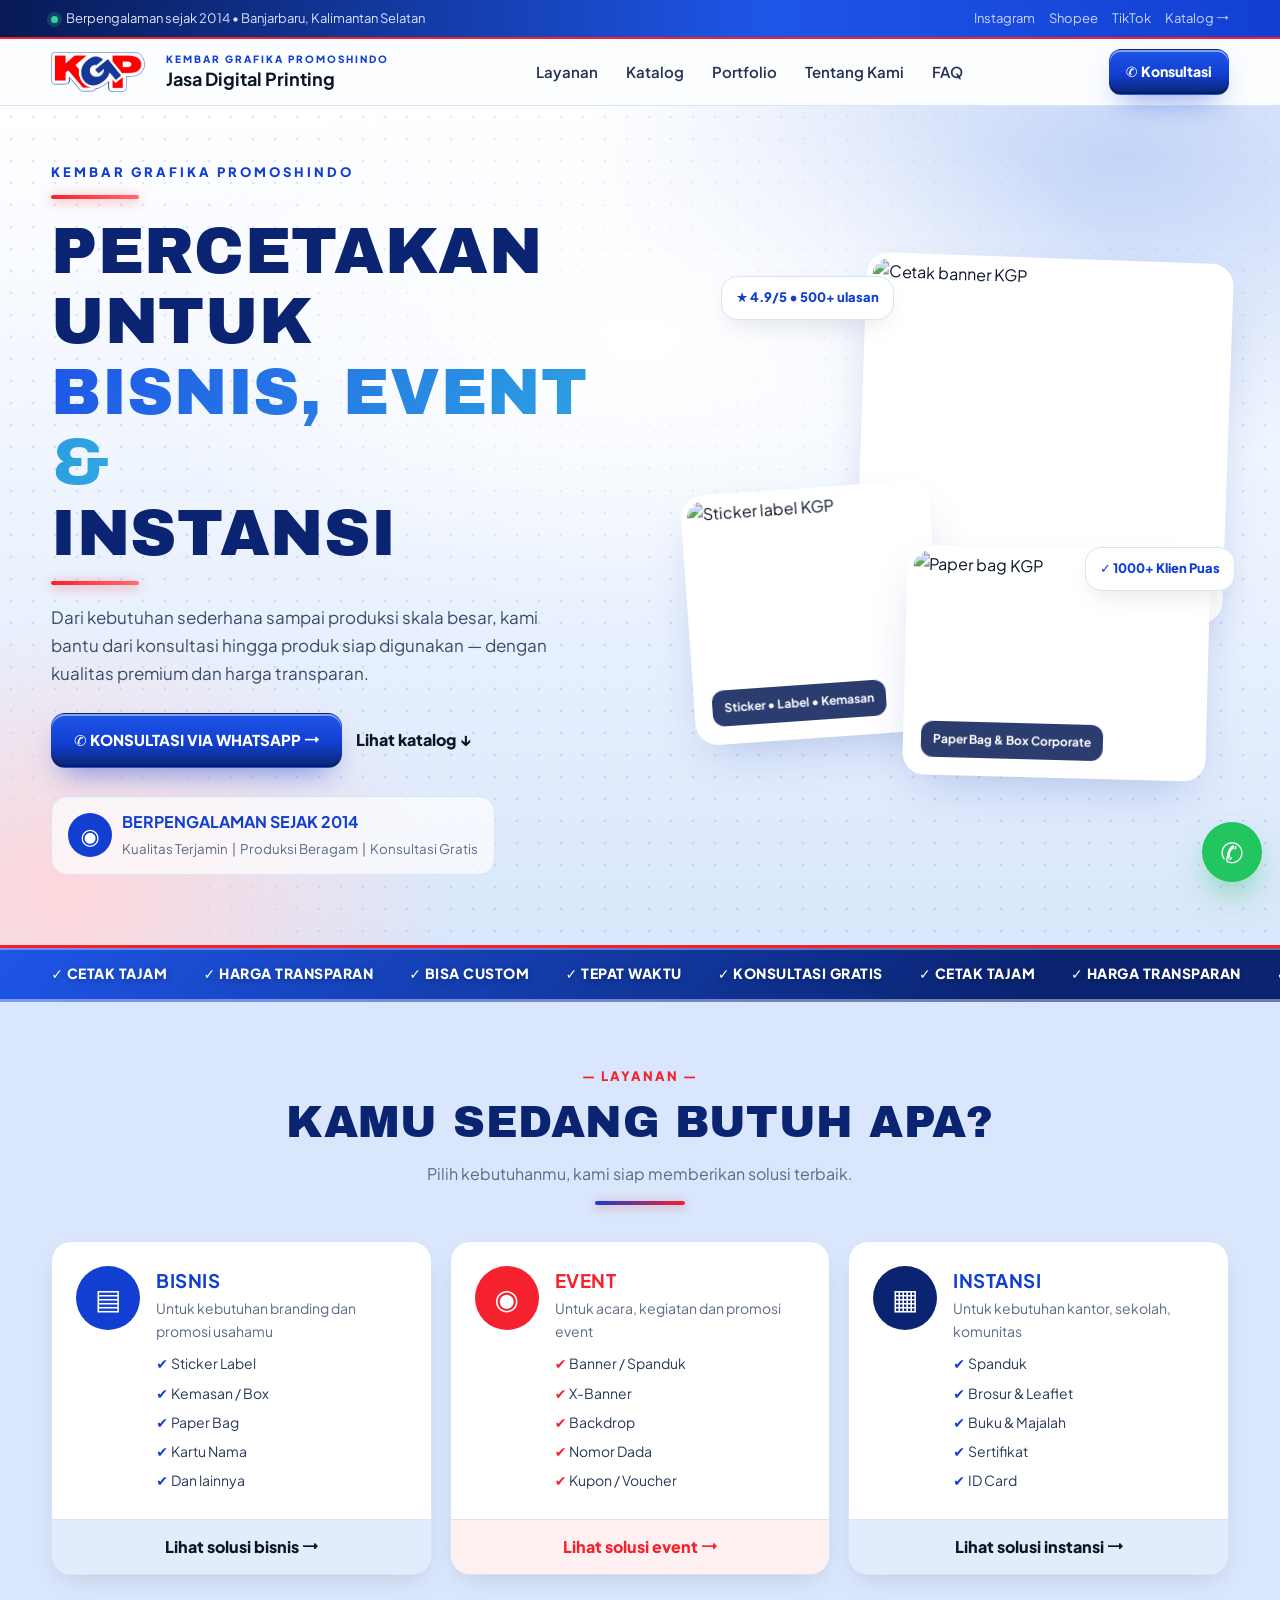
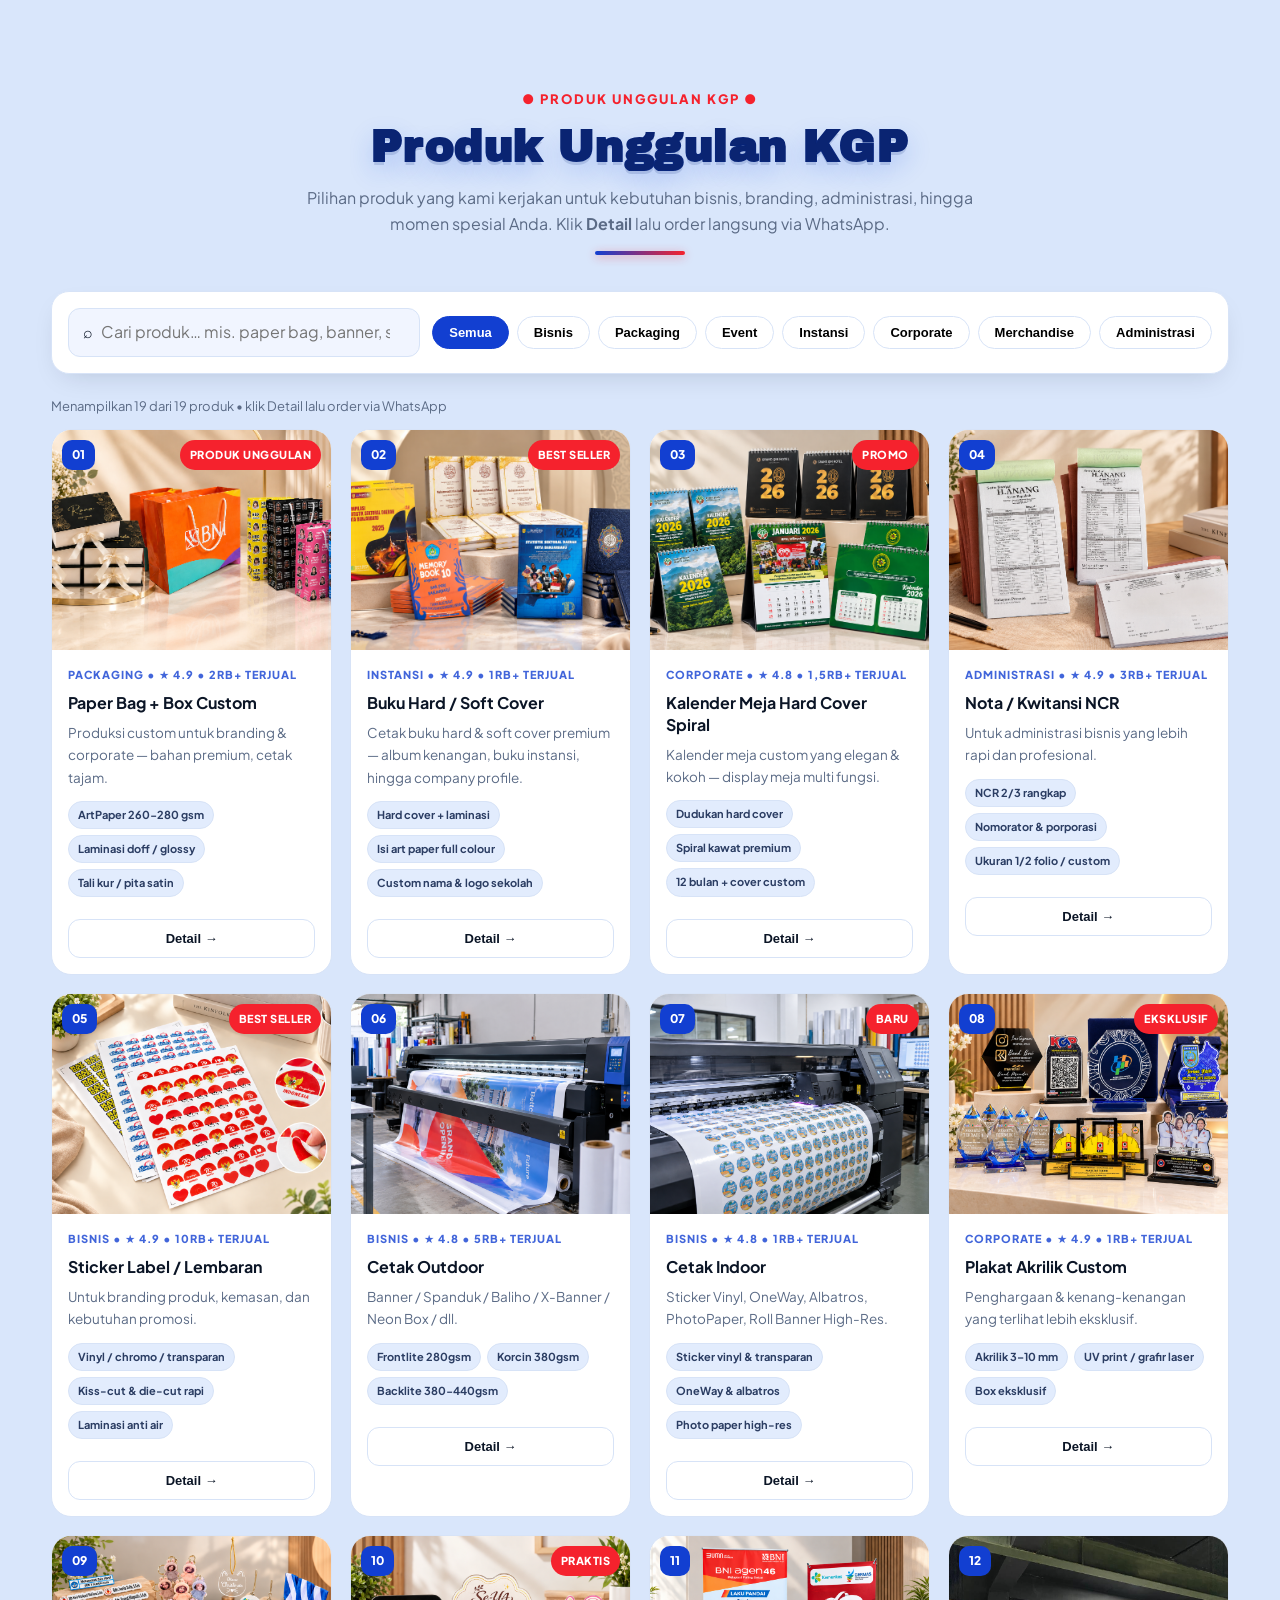
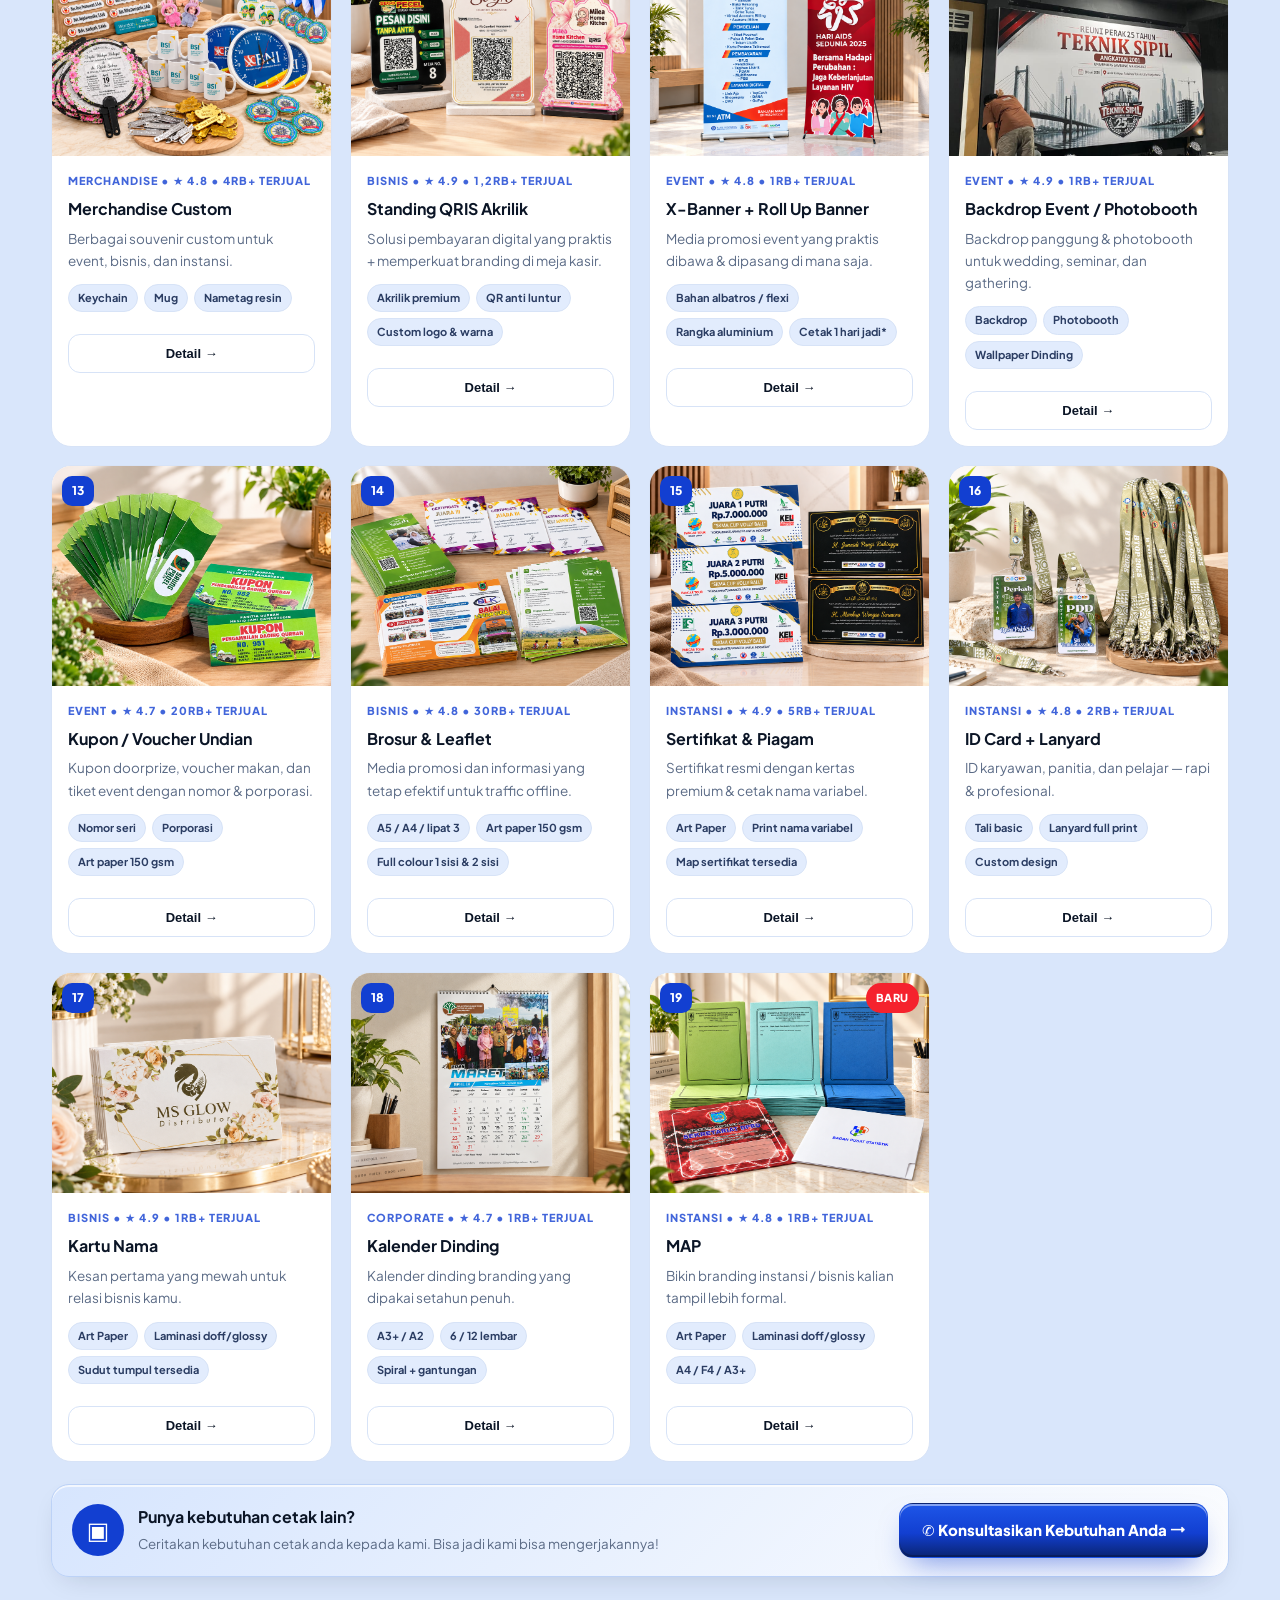
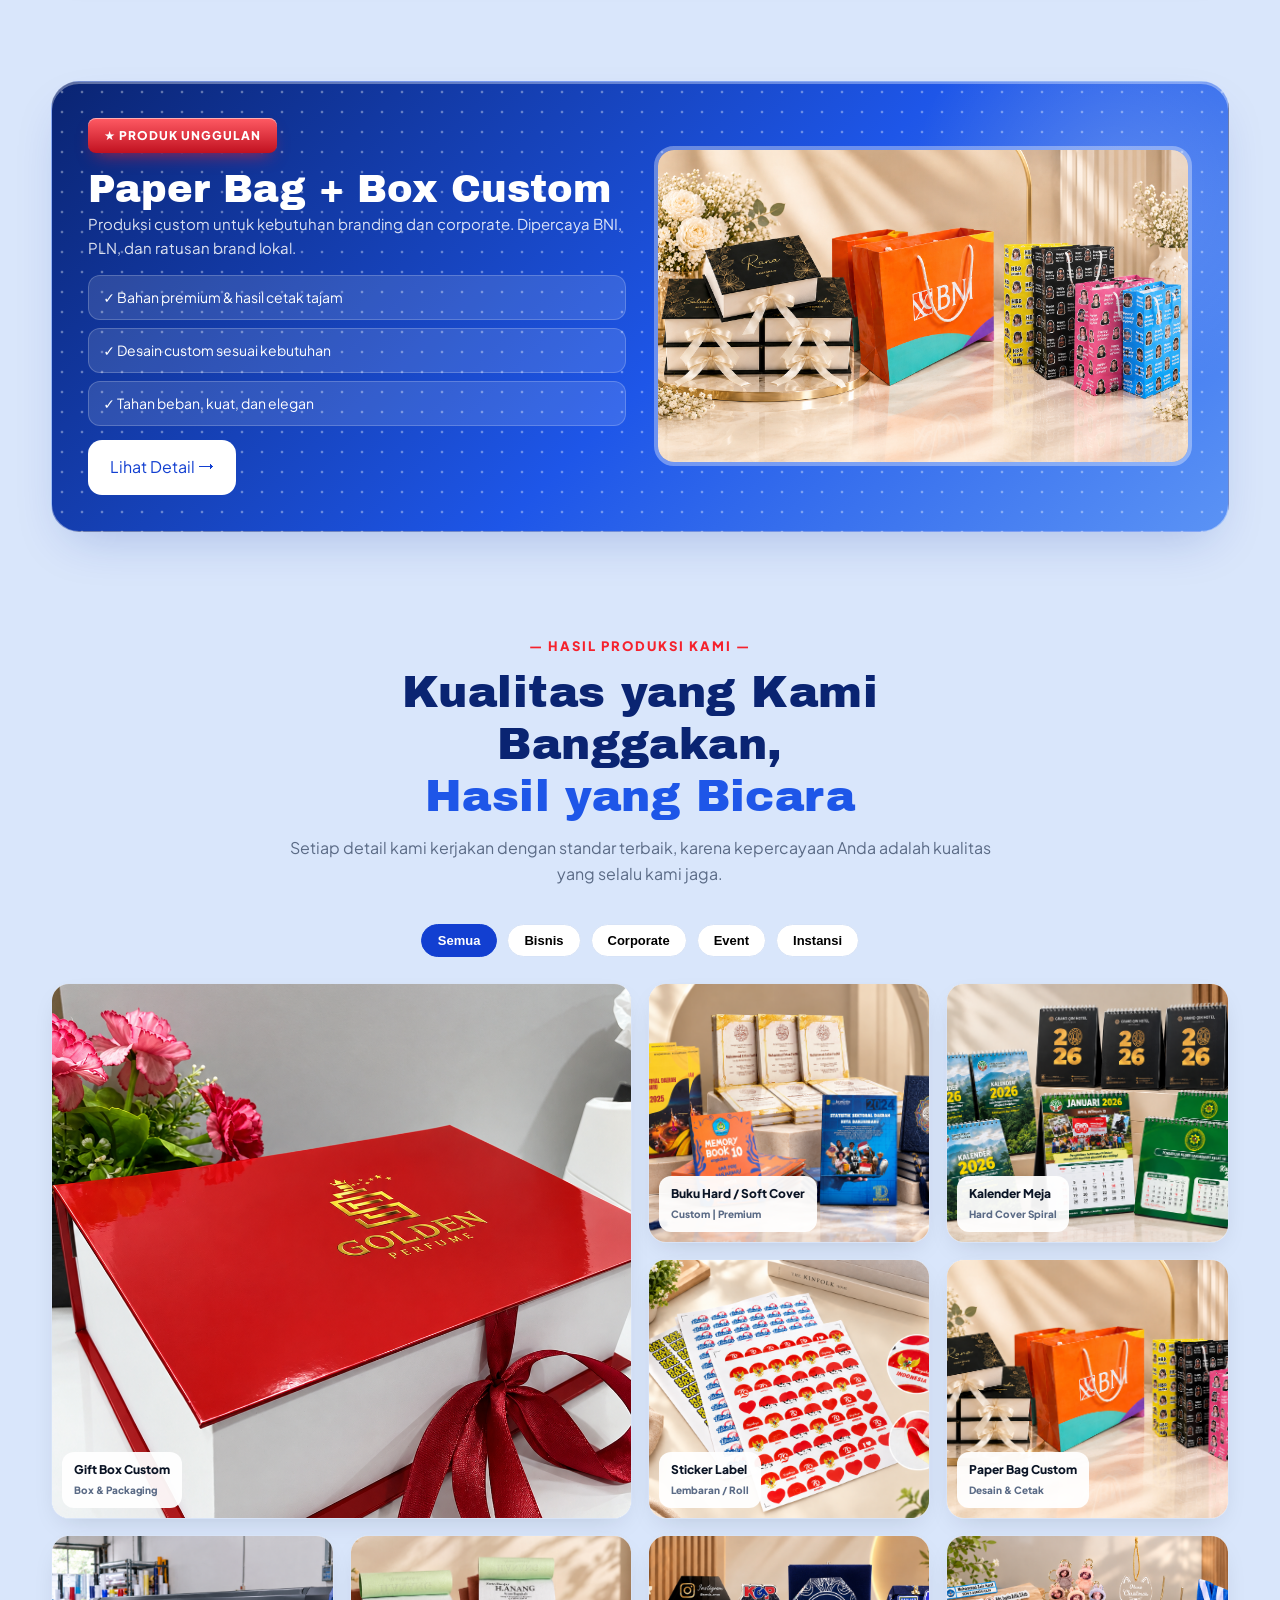
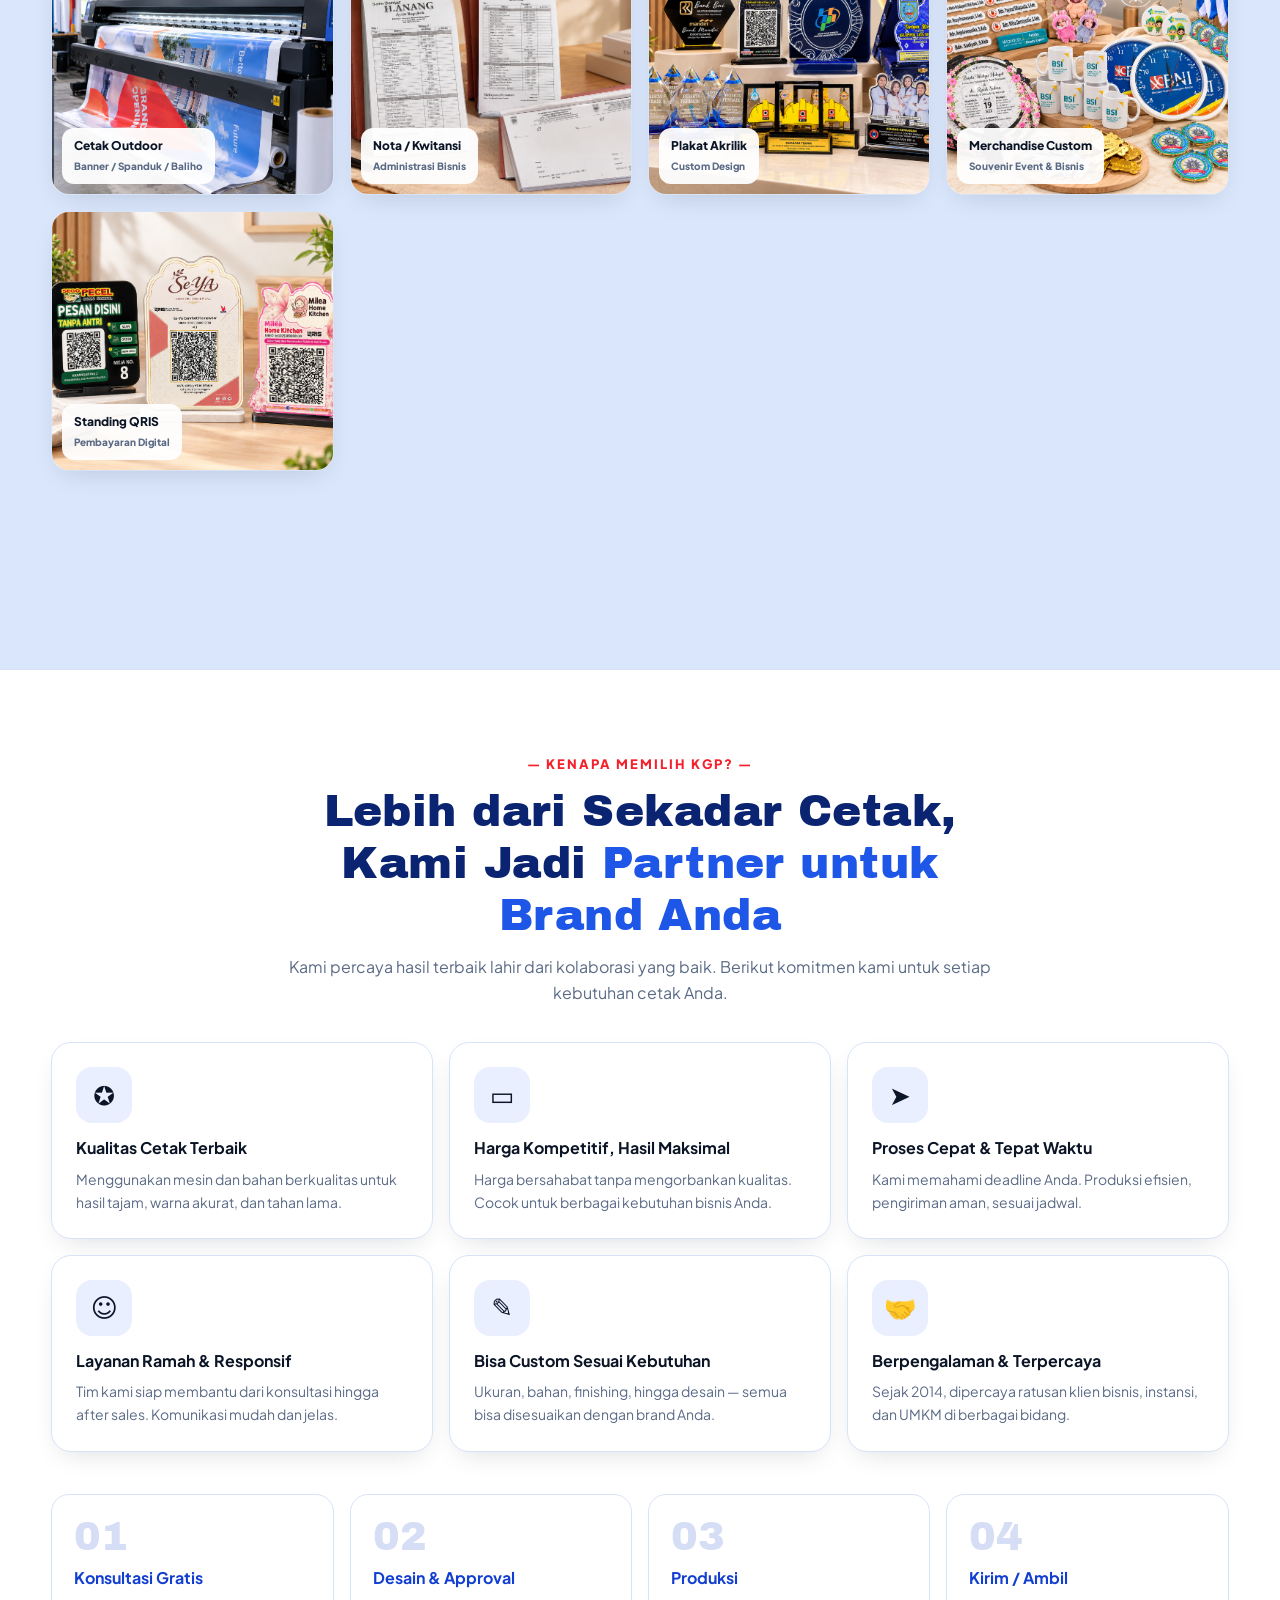
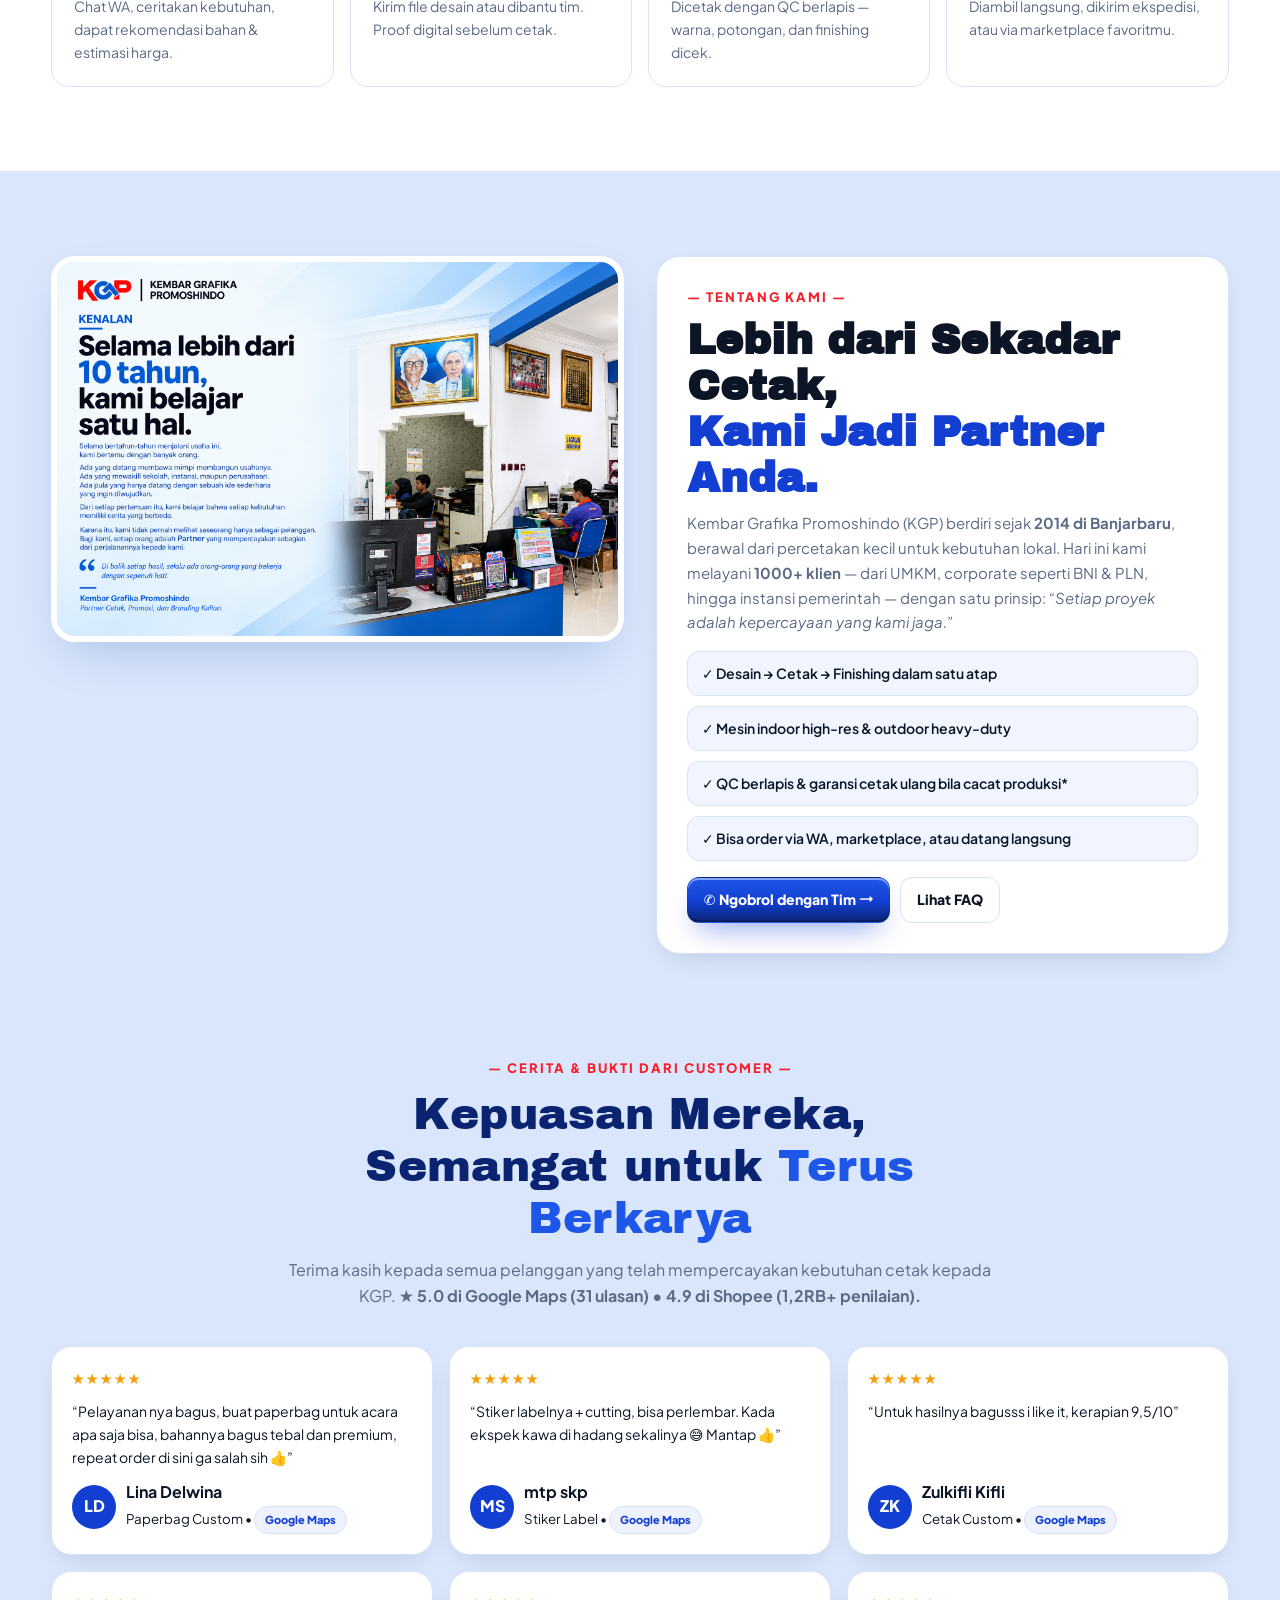
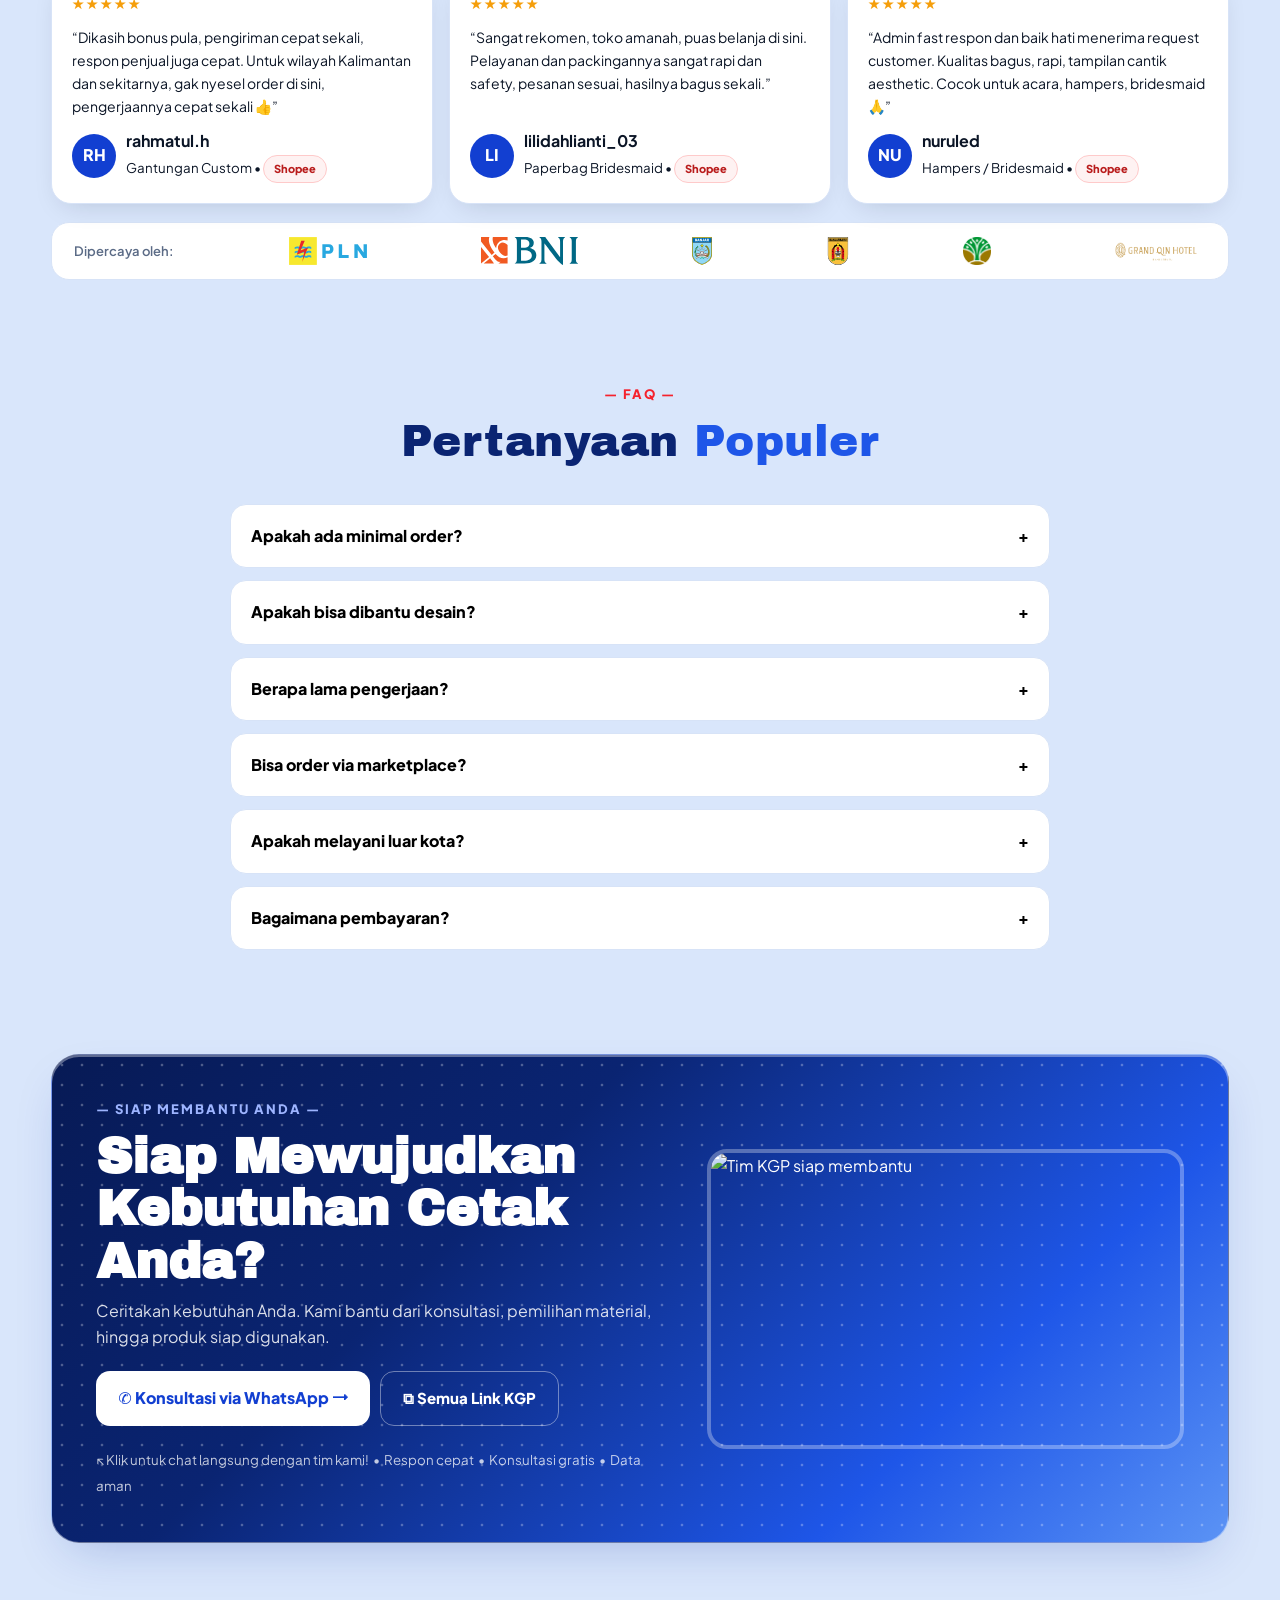
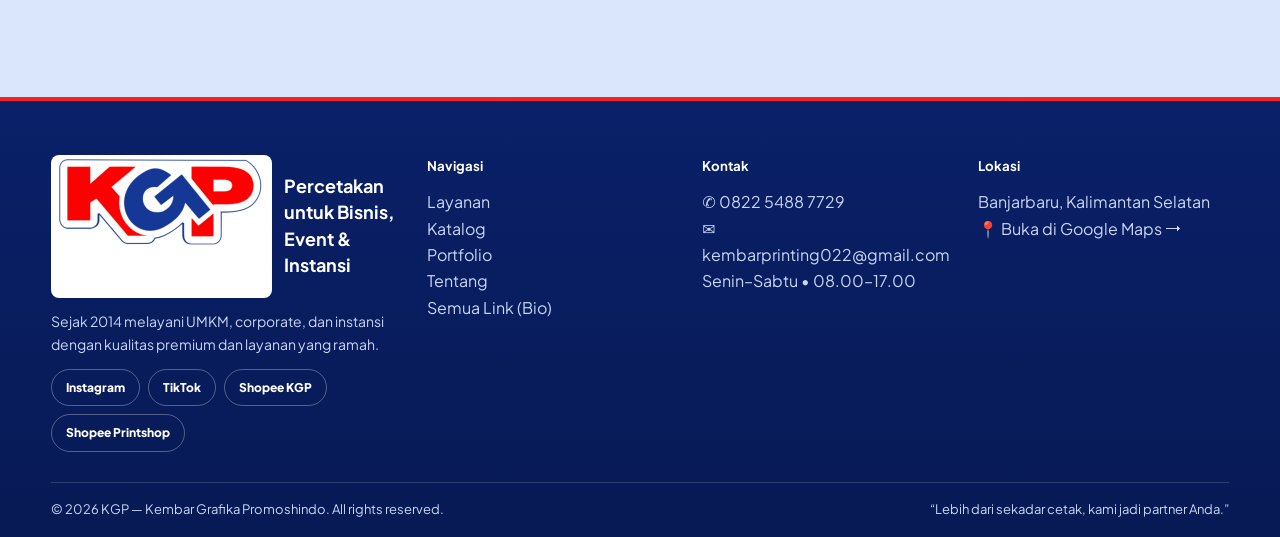
==== index.html @ db992367 "Bump v13 paksa refresh CSS logo klien sebaris" ====
<!DOCTYPE html>
<html lang="id">
<head>
<meta charset="UTF-8">
<meta name="viewport" content="width=device-width, initial-scale=1.0">
<!-- Google tag (gtag.js) -->
<script async src="https://www.googletagmanager.com/gtag/js?id=G-MZEDZ8ZK4W"></script>
<script>
  window.dataLayer = window.dataLayer || [];
  function gtag(){dataLayer.push(arguments);}
  gtag('js', new Date());

  gtag('config', 'G-MZEDZ8ZK4W');
</script>
<title>KGP — Kembar Grafika Promoshindo | Percetakan Bisnis, Event & Instansi</title>
<meta name="description" content="KGP sejak 2014 — percetakan premium untuk bisnis, event & instansi. Katalog produk, harga transparan, order langsung via WhatsApp.">
<link rel="preconnect" href="https://fonts.googleapis.com">
<link rel="preconnect" href="https://fonts.gstatic.com" crossorigin>
<link href="https://fonts.googleapis.com/css2?family=Archivo+Black&family=Plus+Jakarta+Sans:wght@400;500;600;700;800&display=swap" rel="stylesheet">
<link rel="stylesheet" href="css/style.css?v=13">
<link rel="icon" href="assets/logo-kgp-new.png">
</head>
<body>

<!-- TOPBAR -->
<div class="topbar">
  <div class="container">
    <div><span class="topbar-dot"></span> Berpengalaman sejak 2014 • <span id="topbar-city">Banjarbaru, Kalimantan Selatan</span></div>
    <div class="topbar-right">
      <a class="hide-m" data-social="instagram" href="https://instagram.com/kembargrafika_promoshindo" target="_blank" rel="noopener">Instagram</a>
      <a class="hide-m" data-mp="shopee" href="https://shopee.co.id/kembargrafikapromoshindo" target="_blank" rel="noopener">Shopee</a>
      <a class="hide-m" data-social="tiktok" href="https://tiktok.com/@kembargrafikapromoshindo" target="_blank" rel="noopener">TikTok</a>
      <a href="#katalog">Katalog ⭢</a>
    </div>
  </div>
</div>

<!-- NAVBAR -->
<nav class="navbar">
  <div class="container nav-inner">
    <a href="#top" class="logo" aria-label="KGP Home">
      <img class="logo-icon" src="assets/logo-kgp-icon.png" alt="KGP">
      <span><small>KEMBAR GRAFIKA PROMOSHINDO</small><b>Jasa Digital Printing</b></span>
    </a>
    <div class="nav-links" id="navLinks">
      <a href="#layanan">Layanan</a>
      <a href="#katalog">Katalog</a>
      <a href="#portfolio">Portfolio</a>
      <a href="#tentang">Tentang Kami</a>
      <a href="#faq">FAQ</a>
    </div>
    <div style="display:flex;gap:10px;align-items:center">
      <a class="btn btn-wa btn-sm" data-wa="Halo KGP! Saya mau konsultasi cetak." href="#" target="_blank" rel="noopener">✆ Konsultasi</a>
      <button class="hamburger" id="hamburger" aria-label="Menu">☰</button>
    </div>
  </div>
</nav>

<!-- HERO -->
<header class="hero" id="top">
  <div class="container hero-grid">
    <div>
      <div class="eyebrow">KEMBAR GRAFIKA PROMOSHINDO</div>
      <div class="red-line"></div>
      <h1>PERCETAKAN UNTUK<br><span>BISNIS, EVENT &amp;</span><br>INSTANSI</h1>
      <div class="red-line"></div>
      <p class="lead">Dari kebutuhan sederhana sampai produksi skala besar, kami bantu dari konsultasi hingga produk siap digunakan — dengan kualitas premium dan harga transparan.</p>
      <div class="hero-cta">
        <a class="btn btn-wa" data-wa="Halo KGP! Saya mau konsultasi cetak." href="#" target="_blank" rel="noopener">✆ KONSULTASI VIA WHATSAPP ⭢</a>
        <a class="link-arrow" href="#katalog">Lihat katalog ↓</a>
      </div>
      <div class="trust">
        <div class="trust-badge">◉</div>
        <div><b>BERPENGALAMAN SEJAK 2014</b><br><small>Kualitas Terjamin &nbsp;|&nbsp; Produksi Beragam &nbsp;|&nbsp; Konsultasi Gratis</small></div>
      </div>
    </div>
    <div class="hero-visual" aria-hidden="true">
      <div class="hv-card hv-1"><img src="https://images.unsplash.com/photo-1586953208448-b95a79798f07?auto=format&fit=crop&w=900&q=80" alt="Cetak banner KGP"><span class="hv-tag">Cetak Banner Indoor & Outdoor</span></div>
      <div class="hv-card hv-2"><img src="https://images.unsplash.com/photo-1586717791821-3f44a563fa4c?auto=format&fit=crop&w=700&q=80" alt="Sticker label KGP"><span class="hv-tag">Sticker • Label • Kemasan</span></div>
      <div class="hv-card hv-3"><img src="https://images.unsplash.com/photo-1549465220-1a8b9238cd48?auto=format&fit=crop&w=700&q=80" alt="Paper bag KGP"><span class="hv-tag">Paper Bag & Box Corporate</span></div>
      <div class="float-stat fs-1">★ 4.9/5 • 500+ ulasan</div>
      <div class="float-stat fs-2">✓ 1000+ Klien Puas</div>
    </div>
  </div>
</header>

<div class="strip"><div class="container"><div class="strip-track" id="stripTrack">
  <span>✓ CETAK TAJAM</span><span>✓ HARGA TRANSPARAN</span><span>✓ BISA CUSTOM</span><span>✓ TEPAT WAKTU</span><span>✓ KONSULTASI GRATIS</span>
  <span>✓ CETAK TAJAM</span><span>✓ HARGA TRANSPARAN</span><span>✓ BISA CUSTOM</span><span>✓ TEPAT WAKTU</span><span>✓ KONSULTASI GRATIS</span>
</div></div></div>

<!-- LAYANAN -->
<section id="layanan" style="padding-top:64px">
  <div class="container">
    <div class="sec-head reveal">
      <div class="sec-label">— LAYANAN —</div>
      <h2>KAMU SEDANG BUTUH APA?</h2>
      <p>Pilih kebutuhanmu, kami siap memberikan solusi terbaik.</p>
      <div class="divider"></div>
    </div>
    <div class="need-grid">
      <div class="need reveal">
        <div class="need-top">
          <div class="need-icon">▤</div>
          <div><h3>BISNIS</h3><p style="font-size:14px;color:var(--muted)">Untuk kebutuhan branding dan promosi usahamu</p>
          <ul><li>Sticker Label</li><li>Kemasan / Box</li><li>Paper Bag</li><li>Kartu Nama</li><li>Dan lainnya</li></ul></div>
        </div>
        <a class="need-foot" href="#katalog" data-filter-link="bisnis">Lihat solusi bisnis ⭢</a>
      </div>
      <div class="need reveal">
        <div class="need-top">
          <div class="need-icon">◉</div>
          <div><h3>EVENT</h3><p style="font-size:14px;color:var(--muted)">Untuk acara, kegiatan dan promosi event</p>
          <ul><li>Banner / Spanduk</li><li>X-Banner</li><li>Backdrop</li><li>Nomor Dada</li><li>Kupon / Voucher</li></ul></div>
        </div>
        <a class="need-foot" href="#katalog" data-filter-link="event">Lihat solusi event ⭢</a>
      </div>
      <div class="need reveal">
        <div class="need-top">
          <div class="need-icon">▦</div>
          <div><h3>INSTANSI</h3><p style="font-size:14px;color:var(--muted)">Untuk kebutuhan kantor, sekolah, komunitas</p>
          <ul><li>Spanduk</li><li>Brosur & Leaflet</li><li>Buku & Majalah</li><li>Sertifikat</li><li>ID Card</li></ul></div>
        </div>
        <a class="need-foot" href="#katalog" data-filter-link="instansi">Lihat solusi instansi ⭢</a>
      </div>
    </div>
  </div>
</section>

<!-- KATALOG -->
<section id="katalog" style="padding-top:30px">
  <div class="container">
    <div class="sec-head reveal">
      <div class="sec-label">● PRODUK UNGGULAN KGP ●</div>
      <h2 class="bubble-title">Produk Unggulan KGP</h2>
      <p>Pilihan produk yang kami kerjakan untuk kebutuhan bisnis, branding, administrasi, hingga momen spesial Anda. Klik <b>Detail</b> lalu order langsung via WhatsApp.</p>
      <div class="divider"></div>
    </div>

    <div class="catalog-bar reveal">
      <label class="search">⌕ <input id="searchInput" type="search" placeholder="Cari produk… mis. paper bag, banner, stiker"></label>
      <div class="chips" id="chips">
        <button class="chip active" data-cat="semua">Semua</button>
        <button class="chip" data-cat="bisnis">Bisnis</button>
        <button class="chip" data-cat="packaging">Packaging</button>
        <button class="chip" data-cat="event">Event</button>
        <button class="chip" data-cat="instansi">Instansi</button>
        <button class="chip" data-cat="corporate">Corporate</button>
        <button class="chip" data-cat="merchandise">Merchandise</button>
        <button class="chip" data-cat="administrasi">Administrasi</button>
      </div>
    </div>

    <p id="resultCount" style="font-size:13px;color:var(--muted);margin-bottom:12px"></p>
    <div class="grid" id="productGrid"></div>

    <div class="catalog-note reveal">
      <div style="display:flex;gap:14px;align-items:center">
        <div class="need-icon" style="width:52px;height:52px;border-radius:50%;background:var(--navy);color:#fff;display:grid;place-items:center;font-size:24px">▣</div>
        <div><b>Punya kebutuhan cetak lain?</b><br><small style="color:var(--muted)">Ceritakan kebutuhan cetak anda kepada kami. Bisa jadi kami bisa mengerjakannya!</small></div>
      </div>
      <a class="btn btn-wa" data-wa="Halo KGP! Saya punya kebutuhan cetak custom, bisa konsultasi?" href="#" target="_blank" rel="noopener">✆ Konsultasikan Kebutuhan Anda ⭢</a>
    </div>
  </div>
</section>

<!-- UNGGULAN -->
<section id="unggulan" style="padding-top:20px">
  <div class="container">
    <div class="featured reveal">
      <div>
        <span class="ribbon">★ PRODUK UNGGULAN</span>
        <h3>Paper Bag + Box Custom</h3>
        <p style="opacity:.85;font-size:15px">Produksi custom untuk kebutuhan branding dan corporate. Dipercaya BNI, PLN, dan ratusan brand lokal.</p>
        <ul>
          <li>✓ Bahan premium & hasil cetak tajam</li>
          <li>✓ Desain custom sesuai kebutuhan</li>
          <li>✓ Tahan beban, kuat, dan elegan</li>
        </ul>
        <div style="display:flex;gap:10px;flex-wrap:wrap;margin-top:8px">
          <button class="btn-light" data-open-product="paper-bag-box-corporate" style="border:0;cursor:pointer;font:inherit">Lihat Detail ⭢</button>
        </div>
      </div>
      <img src="assets/paperbag.png" alt="Paper Bag Box Corporate">
    </div>
  </div>
</section>

<!-- PORTFOLIO -->
<section id="portfolio" style="padding-top:20px">
  <div class="container">
    <div class="sec-head reveal">
      <div class="sec-label">— HASIL PRODUKSI KAMI —</div>
      <h2>Kualitas yang Kami Banggakan,<br><span>Hasil yang Bicara</span></h2>
      <p>Setiap detail kami kerjakan dengan standar terbaik, karena kepercayaan Anda adalah kualitas yang selalu kami jaga.</p>
    </div>
    <div class="filters reveal" id="portFilters">
      <button class="chip active" data-port="semua">Semua</button>
      <button class="chip" data-port="bisnis">Bisnis</button>
      <button class="chip" data-port="corporate">Corporate</button>
      <button class="chip" data-port="event">Event</button>
      <button class="chip" data-port="instansi">Instansi</button>
    </div>
    <div class="port-grid" id="portGrid"></div>
    <div class="catalog-note reveal">
      <div><b>Punya kebutuhan seperti ini?</b><br><small style="color:var(--muted)">Konsultasikan kebutuhan cetak Anda. Kami siap membantu mewujudkannya!</small></div>
      <a class="btn btn-wa" data-wa="Halo KGP! Saya lihat portfolio website dan mau order serupa." href="#" target="_blank" rel="noopener">✆ Konsultasi via WhatsApp ⭢</a>
    </div>
  </div>
</section>

<!-- KENAPA -->
<section id="kenapa" style="background:#fff;border-top:1px solid var(--line);border-bottom:1px solid var(--line)">
  <div class="container">
    <div class="sec-head reveal">
      <div class="sec-label">— KENAPA MEMILIH KGP? —</div>
      <h2>Lebih dari Sekadar Cetak,<br>Kami Jadi <span>Partner untuk Brand Anda</span></h2>
      <p>Kami percaya hasil terbaik lahir dari kolaborasi yang baik. Berikut komitmen kami untuk setiap kebutuhan cetak Anda.</p>
    </div>
    <div class="why-grid">
      <div class="why reveal"><div class="why-icon">✪</div><h4>Kualitas Cetak Terbaik</h4><p>Menggunakan mesin dan bahan berkualitas untuk hasil tajam, warna akurat, dan tahan lama.</p></div>
      <div class="why reveal"><div class="why-icon">▭</div><h4>Harga Kompetitif, Hasil Maksimal</h4><p>Harga bersahabat tanpa mengorbankan kualitas. Cocok untuk berbagai kebutuhan bisnis Anda.</p></div>
      <div class="why reveal"><div class="why-icon">➤</div><h4>Proses Cepat & Tepat Waktu</h4><p>Kami memahami deadline Anda. Produksi efisien, pengiriman aman, sesuai jadwal.</p></div>
      <div class="why reveal"><div class="why-icon">☺</div><h4>Layanan Ramah & Responsif</h4><p>Tim kami siap membantu dari konsultasi hingga after sales. Komunikasi mudah dan jelas.</p></div>
      <div class="why reveal"><div class="why-icon">✎</div><h4>Bisa Custom Sesuai Kebutuhan</h4><p>Ukuran, bahan, finishing, hingga desain — semua bisa disesuaikan dengan brand Anda.</p></div>
      <div class="why reveal"><div class="why-icon">🤝</div><h4>Berpengalaman & Terpercaya</h4><p>Sejak 2014, dipercaya ratusan klien bisnis, instansi, dan UMKM di berbagai bidang.</p></div>
    </div>
    <div class="stats" id="statsRow"></div>

    <div class="steps" style="margin-top:22px">
      <div class="step reveal"><div class="step-num">01</div><h4>Konsultasi Gratis</h4><p>Chat WA, ceritakan kebutuhan, dapat rekomendasi bahan & estimasi harga.</p></div>
      <div class="step reveal"><div class="step-num">02</div><h4>Desain & Approval</h4><p>Kirim file desain atau dibantu tim. Proof digital sebelum cetak.</p></div>
      <div class="step reveal"><div class="step-num">03</div><h4>Produksi</h4><p>Dicetak dengan QC berlapis — warna, potongan, dan finishing dicek.</p></div>
      <div class="step reveal"><div class="step-num">04</div><h4>Kirim / Ambil</h4><p>Diambil langsung, dikirim ekspedisi, atau via marketplace favoritmu.</p></div>
    </div>
  </div>
</section>

<!-- TENTANG -->
<section id="tentang">
  <div class="container about-grid">
    <div class="about-img reveal"><img loading="lazy" src="assets/tentang-kami.png" alt="Kantor dan tim KGP — Kembar Grafika Promoshindo"></div>
    <div class="about-card reveal">
      <div class="sec-label">— TENTANG KAMI —</div>
      <h2 style="font-family:var(--font-head);font-size:clamp(28px,3.4vw,42px);line-height:1.1;margin:8px 0">Lebih dari Sekadar Cetak,<br><span style="color:var(--navy)">Kami Jadi Partner Anda.</span></h2>
      <p style="color:var(--muted);font-size:15px;margin-top:10px">Kembar Grafika Promoshindo (KGP) berdiri sejak <b>2014 di Banjarbaru</b>, berawal dari percetakan kecil untuk kebutuhan lokal. Hari ini kami melayani <b>1000+ klien</b> — dari UMKM, corporate seperti BNI & PLN, hingga instansi pemerintah — dengan satu prinsip: <i>“Setiap proyek adalah kepercayaan yang kami jaga.”</i></p>
      <ul class="check-list">
        <li>✓ Desain → Cetak → Finishing dalam satu atap</li>
        <li>✓ Mesin indoor high-res & outdoor heavy-duty</li>
        <li>✓ QC berlapis & garansi cetak ulang bila cacat produksi*</li>
        <li>✓ Bisa order via WA, marketplace, atau datang langsung</li>
      </ul>
      <div style="display:flex;gap:10px;flex-wrap:wrap">
        <a class="btn btn-wa btn-sm" data-wa="Halo KGP! Saya mau kenal lebih jauh dan konsultasi." href="#" target="_blank" rel="noopener">✆ Ngobrol dengan Tim ⭢</a>
        <a class="btn btn-ghost btn-sm" href="#faq">Lihat FAQ</a>
      </div>
    </div>
  </div>
</section>

<!-- TESTIMONI -->
<section id="testimoni" style="padding-top:20px">
  <div class="container">
    <div class="sec-head reveal">
      <div class="sec-label">— CERITA & BUKTI DARI CUSTOMER —</div>
      <h2>Kepuasan Mereka,<br>Semangat untuk <span>Terus Berkarya</span></h2>
      <p>Terima kasih kepada semua pelanggan yang telah mempercayakan kebutuhan cetak kepada KGP. <b>★ 5.0 di Google Maps (31 ulasan) • 4.9 di Shopee (1,2RB+ penilaian).</b></p>
    </div>
    <div class="testi-track">
      <div class="testi reveal"><div class="testi-stars">★★★★★</div><p>“Pelayanan nya bagus, buat paperbag untuk acara apa saja bisa, bahannya bagus tebal dan premium, repeat order di sini ga salah sih 👍”</p><div class="testi-user"><div class="avatar">LD</div><div><b>Lina Delwina</b><br><small>Paperbag Custom • <span class="testi-source">Google Maps</span></small></div></div></div>
      <div class="testi reveal"><div class="testi-stars">★★★★★</div><p>“Stiker labelnya + cutting, bisa perlembar. Kada ekspek kawa di hadang sekalinya 😅 Mantap 👍”</p><div class="testi-user"><div class="avatar">MS</div><div><b>mtp skp</b><br><small>Stiker Label • <span class="testi-source">Google Maps</span></small></div></div></div>
      <div class="testi reveal"><div class="testi-stars">★★★★★</div><p>“Untuk hasilnya bagusss i like it, kerapian 9,5/10”</p><div class="testi-user"><div class="avatar">ZK</div><div><b>Zulkifli Kifli</b><br><small>Cetak Custom • <span class="testi-source">Google Maps</span></small></div></div></div>
      <div class="testi reveal"><div class="testi-stars">★★★★★</div><p>“Dikasih bonus pula, pengiriman cepat sekali, respon penjual juga cepat. Untuk wilayah Kalimantan dan sekitarnya, gak nyesel order di sini, pengerjaannya cepat sekali 👍”</p><div class="testi-user"><div class="avatar">RH</div><div><b>rahmatul.h</b><br><small>Gantungan Custom • <span class="testi-source shopee">Shopee</span></small></div></div></div>
      <div class="testi reveal"><div class="testi-stars">★★★★★</div><p>“Sangat rekomen, toko amanah, puas belanja di sini. Pelayanan dan packingannya sangat rapi dan safety, pesanan sesuai, hasilnya bagus sekali.”</p><div class="testi-user"><div class="avatar">LI</div><div><b>lilidahlianti_03</b><br><small>Paperbag Bridesmaid • <span class="testi-source shopee">Shopee</span></small></div></div></div>
      <div class="testi reveal"><div class="testi-stars">★★★★★</div><p>“Admin fast respon dan baik hati menerima request customer. Kualitas bagus, rapi, tampilan cantik aesthetic. Cocok untuk acara, hampers, bridesmaid 🙏”</p><div class="testi-user"><div class="avatar">NU</div><div><b>nuruled</b><br><small>Hampers / Bridesmaid • <span class="testi-source shopee">Shopee</span></small></div></div></div>
    </div>
    <div class="clients reveal"><span style="font-size:13px;color:var(--muted);font-weight:600">Dipercaya oleh:</span><img src="assets/clients/pln.svg" alt="PLN" title="PLN" loading="lazy"><img src="assets/clients/bni.svg" alt="BNI" title="BNI" loading="lazy"><img src="assets/clients/pemkab-banjar.svg" alt="Pemkab Banjar" title="Pemkab Banjar" loading="lazy"><img src="assets/clients/pemko-banjarbaru.svg" alt="Pemko Banjarbaru" title="Pemko Banjarbaru" loading="lazy"><img src="assets/clients/bphl.png" alt="BPHL — Balai Pengelolaan Hutan Lestari" title="BPHL — Balai Pengelolaan Hutan Lestari" loading="lazy"><img src="assets/clients/grand-qin.png" alt="Grand Qin Hotel" title="Grand Qin Hotel" loading="lazy"></div>
  </div>
</section>

<!-- FAQ -->
<section id="faq" style="padding-top:20px">
  <div class="container">
    <div class="sec-head reveal"><div class="sec-label">— FAQ —</div><h2>Pertanyaan <span>Populer</span></h2></div>
    <div class="faq">
      <div class="faq-item reveal"><button class="faq-q">Apakah ada minimal order? <span>+</span></button><div class="faq-a">Tidak ada! Semua produk bisa dipesan tanpa minimal order — bahkan 1 pcs pun bisa. Makin banyak jumlahnya, harga satuan makin hemat. Chat WA untuk estimasi sesuai kebutuhanmu.</div></div>
      <div class="faq-item reveal"><button class="faq-q">Apakah bisa dibantu desain? <span>+</span></button><div class="faq-a">Bisa. Kirim logo / referensi via WA, tim kami bantu layout sampai Approved. Untuk desain kompleks ada biaya jasa yang transparan di awal.</div></div>
      <div class="faq-item reveal"><button class="faq-q">Berapa lama pengerjaan? <span>+</span></button><div class="faq-a">Standar 1–5 hari kerja setelah desain Approved, menyesuaikan jumlah pesanan dan kategori produk yang dipesan. Express? Mari kita atur!</div></div>
      <div class="faq-item reveal"><button class="faq-q">Bisa order via marketplace? <span>+</span></button><div class="faq-a">Bisa. Klik Shopee 1 / Shopee 2 di halaman detail produk, atau tetap via WA untuk custom yang kompleks.</div></div>
      <div class="faq-item reveal"><button class="faq-q">Apakah melayani luar kota? <span>+</span></button><div class="faq-a">Ya, kami kirim ke seluruh Indonesia via ekspedisi. Packing aman + asuransi tersedia untuk produk akrilik / box.</div></div>
      <div class="faq-item reveal"><button class="faq-q">Bagaimana pembayaran? <span>+</span></button><div class="faq-a">DP 50% setelah desain Approved, pelunasan sebelum kirim. Transfer bank, QRIS, atau via marketplace.</div></div>
    </div>
  </div>
</section>

<!-- CTA FINAL -->
<section id="kontak" style="padding-top:20px">
  <div class="container">
    <div class="cta-final reveal">
      <div>
        <div class="sec-label" style="color:#9db4ff">— SIAP MEMBANTU ANDA —</div>
        <h2 style="font-family:var(--font-head);font-size:clamp(30px,4vw,50px);line-height:1.05;margin:10px 0">Siap Mewujudkan<br>Kebutuhan Cetak Anda?</h2>
        <p style="opacity:.85">Ceritakan kebutuhan Anda. Kami bantu dari konsultasi, pemilihan material, hingga produk siap digunakan.</p>
        <div style="display:flex;gap:10px;flex-wrap:wrap;margin:20px 0">
          <a class="btn-light" data-wa="Halo KGP! Saya siap order, mau konsultasi dulu." href="#" target="_blank" rel="noopener">✆ Konsultasi via WhatsApp ⭢</a>
          <a class="btn btn-ghost" href="bio.html" style="background:transparent;color:#fff;border-color:rgba(255,255,255,.4)">⧉ Semua Link KGP</a>
        </div>
        <small style="opacity:.75">↖ Klik untuk chat langsung dengan tim kami! &nbsp;•&nbsp; Respon cepat &nbsp;•&nbsp; Konsultasi gratis &nbsp;•&nbsp; Data aman</small>
      </div>
      <img src="https://images.unsplash.com/photo-1600880292089-90a7e086ee0c?auto=format&fit=crop&w=900&q=80" alt="Tim KGP siap membantu">
    </div>
  </div>
</section>

</main>

<footer>
  <div class="container foot-grid">
    <div>
      <div class="logo" style="color:#fff"><img class="logo-img foot-logo" src="assets/logo-kgp-footer.png" alt="KGP — Kembar Grafika Promoshindo"><span><b>Percetakan untuk Bisnis, Event & Instansi</b></span></div>
      <p style="font-size:14px;margin-top:12px;max-width:340px">Sejak 2014 melayani UMKM, corporate, dan instansi dengan kualitas premium dan layanan yang ramah.</p>
      <div class="mp-links">
        <a data-social="instagram" href="https://instagram.com/kembargrafika_promoshindo" target="_blank" rel="noopener" style="color:#fff;border-color:rgba(255,255,255,.3);background:transparent">Instagram</a>
        <a data-social="tiktok" href="#" target="_blank" rel="noopener" style="color:#fff;border-color:rgba(255,255,255,.3);background:transparent">TikTok</a>
        <a data-mp="shopee" href="https://shopee.co.id/kembargrafikapromoshindo" target="_blank" rel="noopener" style="color:#fff;border-color:rgba(255,255,255,.3);background:transparent">Shopee KGP</a>
        <a data-mp="shopee2" href="https://shopee.co.id/kembarprintshop" target="_blank" rel="noopener" style="color:#fff;border-color:rgba(255,255,255,.3);background:transparent">Shopee Printshop</a>
      </div>
    </div>
    <div><h5>Navigasi</h5><p><a href="#layanan">Layanan</a><br><a href="#katalog">Katalog</a><br><a href="#portfolio">Portfolio</a><br><a href="#tentang">Tentang</a><br><a href="bio.html">Semua Link (Bio)</a></p></div>
    <div><h5>Kontak</h5><p><a data-wa="Halo KGP!" href="#" target="_blank" rel="noopener" id="footWa">✆ <span id="footPhone">0822 5488 7729</span></a><br><a href="mailto:kembarprinting022@gmail.com" id="footEmail">✉ kembarprinting022@gmail.com</a><br><span id="footHours">Senin–Sabtu • 08.00–17.00</span></p></div>
    <div><h5>Lokasi</h5><p id="footAddress">Banjarbaru, Kalimantan Selatan</p><a href="https://maps.app.goo.gl/7oLLcDQhhKLDeuBe9" id="footMaps" target="_blank" rel="noopener">📍 Buka di Google Maps ⭢</a></div>
  </div>
  <div class="container foot-bottom"><span>© <span id="year">2026</span> KGP — Kembar Grafika Promoshindo. All rights reserved.</span><span>“Lebih dari sekadar cetak, kami jadi partner Anda.”</span></div>
</footer>

<!-- Modal produk -->
<div class="modal-back" id="modalBack">
  <div class="modal" role="dialog" aria-modal="true">
    <div class="modal-media"><img id="mImg" src="" alt="Produk KGP"></div>
    <div class="modal-body">
      <button class="modal-close" id="modalClose">✕ Tutup</button>
      <div class="card-cat" id="mCat"></div>
      <h2 id="mName" style="font-family:var(--font-head);line-height:1.15;margin:6px 0 8px"></h2>
      <p id="mDesc" style="color:var(--muted);font-size:14px"></p>
      <div class="card-specs" id="mSpecs" style="margin-top:10px"></div>
      <div class="qty-row"><button id="qtyMinus">−</button><input id="qtyInput" value="1" inputmode="numeric"><button id="qtyPlus">+</button><small style="color:var(--muted)">estimasi jumlah</small></div>
      <a class="btn btn-wa btn-block" id="mWa" href="#" target="_blank" rel="noopener">✆ Order via WhatsApp ⭢</a>
      <div style="margin-top:10px;font-size:13px;font-weight:800">Atau order via marketplace:</div>
      <div class="mp-links"><a data-mp="shopee" href="https://shopee.co.id/kembargrafikapromoshindo" target="_blank" rel="noopener">Shopee 1</a><a data-mp="shopee2" href="https://shopee.co.id/kembarprintshop" target="_blank" rel="noopener">Shopee 2</a></div>
      <p style="font-size:12px;color:var(--muted);margin-top:10px">* Harga final mengikuti ukuran, bahan & finishing. Chat dulu untuk estimasi pasti — gratis.</p>
    </div>
  </div>
</div>

<a class="float-wa" data-wa="Halo KGP! Saya mau tanya-tanya dulu." href="#" target="_blank" rel="noopener" aria-label="Chat WhatsApp">✆</a>
<button class="to-top" id="toTop" aria-label="Ke atas">↑</button>

<script src="js/config.js?v=13"></script>
<script src="js/products-data.js?v=13"></script>
<script src="js/app.js?v=13"></script>
</body>
</html>
---- css/style.css ----
/* KGP Luxury — Percetakan Premium */
:root{
  --navy:#123fd1; --navy-2:#0a2472; --navy-deep:#071a55;
  --royal:#1e56e8; --sky:#2fa8e0;
  --red:#f5222d; --red-2:#c11120;
  --ink:#0b1526; --muted:#5b6b86; --line:#d7e3f7;
  --bg:#edf3fe; --card:#ffffff;
  --gold:#c9a24b;
  --radius:20px; --radius-s:14px;
  --shadow:0 20px 50px -18px rgba(11,47,160,.25);
  --shadow-s:0 10px 28px -12px rgba(11,21,38,.18);
  --font-head:'Archivo Black', sans-serif;
  --font-body:'Plus Jakarta Sans', system-ui, sans-serif;
}
*{margin:0;padding:0;box-sizing:border-box}
html{scroll-behavior:smooth}
body{font-family:var(--font-body);color:var(--ink);background:radial-gradient(1100px 520px at 50% -8%,#ffffff 0%,var(--bg) 55%,#d9e6fb 100%);line-height:1.65;overflow-x:hidden}
img{max-width:100%;display:block}
a{text-decoration:none;color:inherit}
.container{width:min(1200px,92%);margin:0 auto}
section{padding:84px 0;position:relative}
::selection{background:var(--navy);color:#fff}

/* Topbar */
.topbar{background:linear-gradient(90deg,var(--navy-deep),var(--royal) 60%,var(--navy));color:#dbe4ff;font-size:13px;padding:8px 0;position:relative;z-index:60;border-bottom:2px solid var(--red)}
.topbar .container{display:flex;justify-content:space-between;align-items:center;gap:12px}
.topbar a{opacity:.9}.topbar a:hover{opacity:1;color:#fff}
.topbar-right{display:flex;gap:14px;align-items:center}
.topbar-dot{width:7px;height:7px;border-radius:50%;background:#34d399;display:inline-block;margin-right:6px;box-shadow:0 0 0 4px rgba(52,211,153,.2)}

/* Navbar */
.navbar{position:sticky;top:0;z-index:50;background:rgba(255,255,255,.9);backdrop-filter:blur(14px);border-bottom:1px solid var(--line)}
.nav-inner{display:flex;align-items:center;justify-content:space-between;padding:10px 0;gap:16px}
.logo{display:flex;align-items:center;gap:12px;font-weight:800}
.logo-img{width:340px;height:auto;display:block}
.logo-icon{height:40px;width:auto;display:block;flex-shrink:0}
.foot-logo{background:#fff;border-radius:8px;padding:4px 8px;width:340px}
.logo small{display:block;font-size:10px;letter-spacing:2px;color:var(--navy);font-weight:800}
.logo b{font-size:18px;line-height:1}
.nav-links{display:flex;gap:28px;font-weight:600;font-size:15px}
.nav-links a{position:relative;padding:6px 0;color:#243352}
.nav-links a::after{content:"";position:absolute;left:0;bottom:0;height:2px;width:0;background:var(--red);transition:.25s}
.nav-links a:hover::after{width:100%}
.btn{display:inline-flex;align-items:center;gap:10px;font-weight:800;border-radius:14px;padding:14px 22px;border:1px solid transparent;cursor:pointer;transition:.22s;font-size:15px}
.btn-wa{background:linear-gradient(180deg,var(--royal) 0%,var(--navy) 55%,var(--navy-2) 100%);color:#fff;box-shadow:inset 0 2px 0 rgba(255,255,255,.45),inset 0 -2px 0 rgba(0,0,0,.22),0 14px 30px -12px rgba(18,63,209,.6)}
.btn-wa:hover{transform:translateY(-2px);box-shadow:0 18px 36px -12px rgba(11,47,160,.6)}
.btn-ghost{background:#fff;border-color:var(--line);color:var(--ink)}
.btn-ghost:hover{border-color:var(--navy);color:var(--navy)}
.btn-sm{padding:10px 16px;font-size:14px;border-radius:12px}
.btn-block{width:100%;justify-content:center}
.hamburger{display:none;background:#fff;border:1px solid var(--line);border-radius:12px;padding:10px 12px;font-size:20px;cursor:pointer}

/* Hero */
.hero{background:radial-gradient(720px 400px at 50% 28%,#ffffff 0%,rgba(255,255,255,0) 70%),radial-gradient(900px 500px at 88% 6%,#c2d4f8 0%,transparent 60%),radial-gradient(700px 500px at 5% 94%,#ffd7db 0%,transparent 55%),radial-gradient(rgba(18,63,209,.13) 1.5px,transparent 1.6px),linear-gradient(180deg,#ffffff 0%,#e9f1fe 60%,#d9e6fb 100%);background-size:auto,auto,auto,22px 22px,auto;overflow:hidden;padding:56px 0 70px}
.hero-grid{display:grid;grid-template-columns:1.05fr .95fr;gap:40px;align-items:center}
.eyebrow{color:var(--navy);font-weight:800;letter-spacing:3px;font-size:13px}
.red-line{width:88px;height:4px;background:linear-gradient(90deg,var(--red),#ff6b73);border-radius:99px;margin:12px 0 18px;box-shadow:0 2px 12px rgba(245,34,45,.55)}
.hero h1{font-family:var(--font-head);font-weight:400;font-size:clamp(38px,5.4vw,64px);line-height:1.1;letter-spacing:.01em;color:var(--navy-2)}
.hero h1 span{background:linear-gradient(120deg,var(--royal),var(--sky));-webkit-background-clip:text;background-clip:text;color:transparent}
.hero p.lead{color:#3c4b68;font-size:17px;margin:18px 0 26px;max-width:520px}
.hero-cta{display:flex;gap:14px;flex-wrap:wrap;align-items:center}
.link-arrow{font-weight:800;color:var(--ink)}
.link-arrow:hover{color:var(--navy)}
.trust{display:flex;gap:10px;align-items:center;margin-top:28px;background:rgba(255,255,255,.7);border:1px solid var(--line);padding:12px 16px;border-radius:16px;width:fit-content}
.trust-badge{width:44px;height:44px;border-radius:50%;background:var(--navy);color:#fff;display:grid;place-items:center;font-size:22px}
.trust b{color:var(--navy)}.trust small{color:var(--muted)}
.hero-visual{position:relative;min-height:520px}
.hv-card{position:absolute;border-radius:22px;overflow:hidden;border:6px solid #fff;box-shadow:var(--shadow);background:#fff}
.hv-card img{width:100%;height:100%;object-fit:cover}
.hv-1{width:68%;height:360px;right:0;top:0;transform:rotate(2deg)}
.hv-2{width:46%;height:250px;left:0;top:230px;transform:rotate(-4deg)}
.hv-3{width:56%;height:230px;right:4%;bottom:0;transform:rotate(1.5deg)}
.hv-tag{position:absolute;left:12px;bottom:12px;background:rgba(7,26,85,.85);color:#fff;font-size:12px;font-weight:700;padding:8px 12px;border-radius:12px;backdrop-filter:blur(6px)}
.float-stat{position:absolute;background:#fff;border:1px solid var(--line);border-radius:16px;padding:10px 14px;box-shadow:var(--shadow-s);font-size:13px;font-weight:800;color:var(--navy);display:flex;gap:8px;align-items:center}
.fs-1{top:18px;left:6%}.fs-2{bottom:36%;right:-6px}

/* Marquee trust */
.strip{background:linear-gradient(135deg,var(--royal),var(--navy-2) 80%);border-top:3px solid var(--red);border-bottom:3px solid rgba(255,255,255,.4);box-shadow:inset 0 2px 0 rgba(255,255,255,.35);padding:14px 0;overflow:hidden}
.strip-track{display:flex;gap:36px;white-space:nowrap;animation:slide 22s linear infinite;font-weight:800;color:#fff;text-shadow:0 2px 6px rgba(0,0,0,.3);font-size:14px;letter-spacing:.5px}
@keyframes slide{to{transform:translateX(-50%)}}

/* Section head */
.sec-head{text-align:center;max-width:720px;margin:0 auto 36px}
.sec-label{color:var(--red);font-weight:800;letter-spacing:2px;font-size:13px}
.sec-head h2{font-family:var(--font-head);font-weight:400;font-size:clamp(28px,3.6vw,44px);line-height:1.18;letter-spacing:.01em;color:var(--navy-2);margin:10px 0 12px}
.sec-head h2 span{color:var(--royal)}
.sec-head p{color:var(--muted)}
.divider{width:90px;height:4px;border-radius:99px;background:linear-gradient(90deg,var(--navy),var(--red));margin:14px auto 0;box-shadow:0 2px 10px rgba(245,34,45,.4)}
.bubble-title{font-family:var(--font-head);color:var(--sky);-webkit-text-stroke:2px var(--navy-2);paint-order:stroke fill;letter-spacing:1px;text-shadow:0 4px 0 rgba(10,36,114,.14),0 10px 24px rgba(30,86,232,.25)}

/* Need cards */
.need-grid{display:grid;grid-template-columns:repeat(3,1fr);gap:18px}
.need{background:#fff;border:1px solid var(--line);border-radius:var(--radius);overflow:hidden;box-shadow:var(--shadow-s);transition:.25s}
.need:hover{transform:translateY(-6px);box-shadow:var(--shadow)}
.need-top{display:flex;gap:16px;padding:24px}
.need-icon{width:64px;height:64px;border-radius:50%;display:grid;place-items:center;font-size:28px;color:#fff;flex-shrink:0}
.need:nth-child(1) .need-icon{background:var(--navy)}
.need:nth-child(2) .need-icon{background:var(--red)}
.need:nth-child(3) .need-icon{background:var(--navy-2)}
.need h3{color:var(--navy);letter-spacing:.5px}.need:nth-child(2) h3{color:var(--red)}
.need ul{list-style:none;margin-top:6px}
.need li{font-size:14px;color:#2a3a58;padding:3px 0}
.need li::before{content:"✔ ";color:var(--navy);font-weight:900}
.need:nth-child(2) li::before{color:var(--red)}
.need-foot{display:block;padding:14px;text-align:center;font-weight:800;background:#e2ecfd;border-top:1px solid var(--line)}
.need:nth-child(2) .need-foot{background:#fff0f1;color:var(--red)}
.need-foot:hover{background:var(--navy);color:#fff}

/* Catalog */
.catalog-bar{background:#fff;border:1px solid var(--line);border-radius:18px;padding:16px;display:flex;gap:12px;flex-wrap:wrap;align-items:center;justify-content:space-between;box-shadow:var(--shadow-s);margin-bottom:22px;position:sticky;top:76px;z-index:20}
.search{display:flex;align-items:center;gap:8px;background:#f1f5ff;border:1px solid var(--line);border-radius:12px;padding:10px 14px;flex:1;min-width:220px}
.search input{border:0;outline:0;background:transparent;width:100%;font:inherit}
.chips{display:flex;gap:8px;flex-wrap:wrap}
.chip{border:1px solid var(--line);background:#fff;border-radius:99px;padding:8px 16px;font-weight:700;font-size:13px;cursor:pointer;transition:.2s}
.chip.active,.chip:hover{background:var(--navy);color:#fff;border-color:var(--navy)}
.grid{display:grid;grid-template-columns:repeat(4,1fr);gap:18px}
.card{background:#fff;border:1px solid var(--line);border-radius:var(--radius);overflow:hidden;display:flex;flex-direction:column;transition:.25s;position:relative}
.card:hover{transform:translateY(-6px);box-shadow:var(--shadow)}
.card-media{position:relative;height:220px;overflow:hidden;background:#e8edf7}
.card-media img{width:100%;height:100%;object-fit:cover;transition:.4s}
.card:hover .card-media img{transform:scale(1.06)}
.card-num{position:absolute;top:10px;left:10px;background:var(--navy);color:#fff;font-weight:800;font-size:12px;padding:5px 10px;border-radius:10px}
.card-badge{position:absolute;top:10px;right:10px;background:var(--red);color:#fff;font-weight:800;font-size:11px;padding:6px 10px;border-radius:99px;text-transform:uppercase;letter-spacing:.5px}
.card-body{padding:16px;display:flex;flex-direction:column;gap:8px;flex:1}
.card-body h3{font-size:16px;line-height:1.35}
.card-cat{font-size:11px;font-weight:800;letter-spacing:1px;text-transform:uppercase;color:var(--navy);opacity:.8}
.card-desc{font-size:13.5px;color:var(--muted)}
.card-specs{display:flex;flex-wrap:wrap;gap:6px;margin:4px 0}
.spec{font-size:11px;background:#e2ecfd;border:1px solid var(--line);padding:4px 9px;border-radius:99px;font-weight:700;color:#2b3d63}
.card-price{display:flex;align-items:baseline;gap:6px;margin-top:auto}
.price{font-weight:900;font-size:18px;color:var(--navy)}
.price small{font-weight:600;color:var(--muted);font-size:12px}
.card-actions{display:grid;grid-template-columns:1fr;gap:8px;margin-top:10px}
.btn-card-wa{background:linear-gradient(135deg,var(--navy),#1740c9);color:#fff;border:0;border-radius:12px;padding:11px;font-weight:800;font-size:13px;cursor:pointer;display:flex;align-items:center;justify-content:center;gap:6px}
.btn-card-wa:hover{filter:brightness(1.08)}
.btn-card-detail{background:#fff;border:1px solid var(--line);border-radius:12px;padding:11px;font-weight:800;font-size:13px;cursor:pointer;color:var(--ink)}
.btn-card-detail:hover{border-color:var(--navy);color:var(--navy)}
.catalog-note{margin-top:22px;background:linear-gradient(135deg,rgba(214,229,255,.8),rgba(255,255,255,.92));border:1px solid #bcd2f7;box-shadow:inset 0 2px 0 rgba(255,255,255,.7),var(--shadow-s);border-radius:18px;padding:18px 20px;display:flex;gap:16px;align-items:center;justify-content:space-between;flex-wrap:wrap}

/* Featured */
.featured{background:radial-gradient(rgba(255,255,255,.35) 1.5px,transparent 1.6px),linear-gradient(135deg,#0a2472 0%,var(--royal) 55%,#5b93f5 100%);background-size:20px 20px,auto;border:1px solid rgba(255,255,255,.4);box-shadow:inset 0 2px 0 rgba(255,255,255,.35),var(--shadow);border-radius:28px;color:#fff;padding:36px;display:grid;grid-template-columns:1fr 1fr;gap:28px;align-items:center;overflow:hidden;position:relative}
.featured::after{content:"";position:absolute;width:420px;height:420px;background:radial-gradient(circle,rgba(255,255,255,.18),transparent 70%);right:-100px;top:-100px}
.featured img{border-radius:20px;height:320px;width:100%;object-fit:cover;border:4px solid rgba(255,255,255,.35)}
.ribbon{display:inline-block;background:linear-gradient(180deg,#ff5b64,var(--red-2));font-weight:900;font-size:12px;letter-spacing:1px;padding:8px 16px;border-radius:8px;margin-bottom:14px;box-shadow:inset 0 1px 0 rgba(255,255,255,.5),0 8px 18px -8px rgba(245,34,45,.7)}
.featured h3{font-family:var(--font-head);font-weight:400;font-size:clamp(26px,3vw,40px);line-height:1.15}
.featured ul{list-style:none;margin:14px 0;display:grid;gap:8px}
.featured li{background:rgba(255,255,255,.12);border:1px solid rgba(255,255,255,.2);padding:10px 14px;border-radius:12px;font-size:14px}
.btn-light{background:#fff;color:var(--navy);border-radius:14px;padding:14px 22px;font-weight:900;display:inline-flex;gap:10px;align-items:center}
.btn-light:hover{transform:translateY(-2px)}

/* Portfolio */
.filters{display:flex;gap:10px;justify-content:center;flex-wrap:wrap;margin-bottom:26px}
.port-grid{display:grid;grid-template-columns:repeat(4,1fr);gap:16px}
.port{border-radius:18px;overflow:hidden;position:relative;height:260px;border:1px solid var(--line);background:#fff;box-shadow:var(--shadow-s)}
.port img{width:100%;height:100%;object-fit:cover}
.port span{position:absolute;left:10px;bottom:10px;background:rgba(255,255,255,.94);border-radius:12px;padding:8px 12px;font-size:12px;font-weight:800;color:var(--ink)}
.port.big{grid-column:span 2;grid-row:span 2;height:536px}

/* Why */
.why-grid{display:grid;grid-template-columns:repeat(3,1fr);gap:16px}
.why{background:#fff;border:1px solid var(--line);border-radius:var(--radius);padding:24px;box-shadow:var(--shadow-s)}
.why-icon{width:56px;height:56px;border-radius:16px;background:#e9efff;display:grid;place-items:center;font-size:26px;margin-bottom:12px}
.why h4{margin-bottom:6px}
.why p{font-size:14px;color:var(--muted)}
.stats{display:grid;grid-template-columns:repeat(4,1fr);gap:16px;margin-top:20px}
.stat{background:linear-gradient(135deg,#fff,#e9efff);border:1px solid var(--line);border-radius:18px;padding:22px;text-align:center}
.stat b{font-family:var(--font-head);font-size:34px;color:var(--navy)}
.stat small{color:var(--muted);font-weight:700}

/* Steps */
.steps{display:grid;grid-template-columns:repeat(4,1fr);gap:16px}
.step{background:#fff;border:1px solid var(--line);border-radius:18px;padding:22px;position:relative}
.step-num{font-family:var(--font-head);font-size:40px;color:#d6def5;line-height:1}
.step h4{color:var(--navy);margin:8px 0 4px}
.step p{font-size:14px;color:var(--muted)}

/* About */
.about-grid{display:grid;grid-template-columns:1fr 1fr;gap:32px;align-items:center}
.about-card{background:#fff;border:1px solid var(--line);border-radius:24px;padding:30px;box-shadow:var(--shadow-s)}
.about-img{border-radius:24px;overflow:hidden;box-shadow:var(--shadow);border:6px solid #fff;align-self:start}
.about-img img{width:100%;height:auto;display:block}
.check-list{list-style:none;display:grid;gap:10px;margin:16px 0}
.check-list li{background:#f1f5ff;border:1px solid var(--line);border-radius:12px;padding:10px 14px;font-size:14px;font-weight:600}

/* Testi */
.testi-track{display:grid;grid-template-columns:repeat(3,1fr);gap:16px}
.testi{background:#fff;border:1px solid var(--line);border-radius:20px;padding:20px;display:flex;flex-direction:column;gap:10px;box-shadow:var(--shadow-s)}
.testi p{font-size:14px}
.testi-stars{color:#f59e0b;font-size:14px;letter-spacing:2px}
.testi-source{display:inline-block;font-size:11px;font-weight:800;padding:4px 10px;border-radius:999px;background:#eef2ff;color:var(--navy);border:1px solid var(--line)}
.testi-source.shopee{background:#fef2f2;color:#b91c1c;border-color:#fecaca}
.testi-user{display:flex;gap:10px;align-items:center;margin-top:auto}
.avatar{width:44px;height:44px;border-radius:50%;background:var(--navy);color:#fff;display:grid;place-items:center;font-weight:900}
.clients{display:flex;gap:26px;align-items:center;justify-content:space-between;flex-wrap:nowrap;overflow-x:auto;background:#fff;border:1px solid var(--line);border-radius:18px;padding:14px 22px;margin-top:18px;font-weight:900;color:var(--navy);font-size:18px}
.clients img{width:auto;height:auto;max-height:28px;max-width:100px;object-fit:contain;flex:0 0 auto}

/* FAQ */
.faq{max-width:820px;margin:0 auto;display:grid;gap:12px}
.faq-item{background:#fff;border:1px solid var(--line);border-radius:16px;overflow:hidden}
.faq-q{width:100%;background:none;border:0;font:inherit;font-weight:800;text-align:left;padding:18px 20px;cursor:pointer;display:flex;justify-content:space-between;gap:12px;align-items:center}
.faq-a{max-height:0;overflow:hidden;transition:.3s;color:var(--muted);font-size:14px}
.faq-item.open .faq-a{max-height:300px;padding:0 20px 18px}

/* CTA + footer */
.cta-final{background:radial-gradient(rgba(255,255,255,.28) 1.5px,transparent 1.6px),linear-gradient(135deg,#071a55 0%,var(--navy-2) 35%,var(--royal) 75%,#5b93f5 100%);background-size:20px 20px,auto;border:1px solid rgba(255,255,255,.4);box-shadow:inset 0 2px 0 rgba(255,255,255,.35),var(--shadow);border-radius:28px;color:#fff;padding:44px;display:grid;grid-template-columns:1.1fr .9fr;gap:28px;align-items:center;overflow:hidden;position:relative}
.cta-final img{border-radius:20px;border:4px solid rgba(255,255,255,.3);height:300px;width:100%;object-fit:cover}
footer{background:linear-gradient(180deg,#0a2068,var(--navy-deep));color:#c9d6f5;margin-top:70px;border-top:4px solid var(--red)}
.foot-grid{display:grid;grid-template-columns:1.4fr 1fr 1fr 1fr;gap:24px;padding:54px 0 30px}
footer h5{color:#fff;margin-bottom:12px}
footer a:hover{color:#fff}
.foot-bottom{border-top:1px solid rgba(255,255,255,.15);padding:16px 0;display:flex;justify-content:space-between;gap:10px;flex-wrap:wrap;font-size:13px}

/* Floating */
.float-wa{position:fixed;right:18px;bottom:18px;z-index:70;background:#22c55e;color:#fff;width:60px;height:60px;border-radius:50%;display:grid;place-items:center;font-size:28px;box-shadow:0 16px 34px -10px rgba(34,197,94,.7);transition:.2s}
.float-wa:hover{transform:scale(1.07)}
.to-top{position:fixed;right:22px;bottom:90px;z-index:70;background:#fff;border:1px solid var(--line);width:46px;height:46px;border-radius:12px;display:none;place-items:center;cursor:pointer;font-size:18px}

/* Modal */
.modal-back{position:fixed;inset:0;background:rgba(7,15,35,.6);backdrop-filter:blur(6px);z-index:100;display:none;align-items:center;justify-content:center;padding:18px}
.modal-back.show{display:flex}
.modal{background:#fff;border-radius:24px;max-width:880px;width:100%;overflow:hidden;display:grid;grid-template-columns:1fr 1fr;max-height:90vh}
.modal-media{background:#eef2fb;min-height:300px}
.modal-media img{width:100%;height:100%;object-fit:cover;min-height:300px}
.modal-body{padding:26px;overflow-y:auto;min-height:0;-webkit-overflow-scrolling:touch}
.modal-close{background:#f1f5ff;border:1px solid var(--line);border-radius:10px;padding:8px 12px;cursor:pointer;float:right}
.qty-row{display:flex;gap:10px;align-items:center;margin:14px 0}
.qty-row button{width:38px;height:38px;border-radius:10px;border:1px solid var(--line);background:#fff;font-size:18px;cursor:pointer;font-weight:900}
.qty-row input{width:70px;text-align:center;border:1px solid var(--line);border-radius:10px;padding:9px;font:inherit;font-weight:800}
.mp-links{display:flex;gap:8px;flex-wrap:wrap;margin-top:12px}
.mp-links a{font-size:12px;font-weight:800;border:1px solid var(--line);border-radius:99px;padding:8px 14px;background:#f8faff}
.mp-links a:hover{border-color:var(--navy);color:var(--navy)}

/* Reveal */
.reveal{opacity:0;transform:translateY(26px);transition:.7s cubic-bezier(.2,.7,.2,1)}
.reveal.visible{opacity:1;transform:none}

/* Responsive */
@media(max-width:1020px){
  .hero-grid,.about-grid,.featured,.cta-final{grid-template-columns:1fr}
  .grid,.port-grid,.testi-track{grid-template-columns:repeat(2,1fr)}
  .port.big{grid-column:span 2;height:300px}
  .need-grid,.why-grid,.steps,.stats{grid-template-columns:repeat(2,1fr)}
  .foot-grid{grid-template-columns:1fr 1fr}
  .nav-links{display:none;position:absolute;top:100%;left:0;right:0;background:#fff;flex-direction:column;padding:18px 4%;border-bottom:1px solid var(--line);gap:14px}
  .nav-links.open{display:flex}
  .hamburger{display:block}
  .hero-visual{min-height:440px}
  .catalog-bar{position:static}
  .modal{grid-template-columns:1fr;display:block;overflow-y:auto;max-height:92vh;-webkit-overflow-scrolling:touch}
  .modal-media{min-height:0}
  .modal-media img{min-height:0;height:230px}
  .modal-body{overflow:visible}
}
@media(max-width:600px){
  section{padding:60px 0}
  .grid,.need-grid,.why-grid,.steps,.stats,.testi-track,.port-grid{grid-template-columns:1fr}
  .port.big{grid-column:span 1}
  .card-actions{grid-template-columns:1fr}
  .featured,.cta-final{padding:24px}
  .topbar-right a.hide-m{display:none}
}
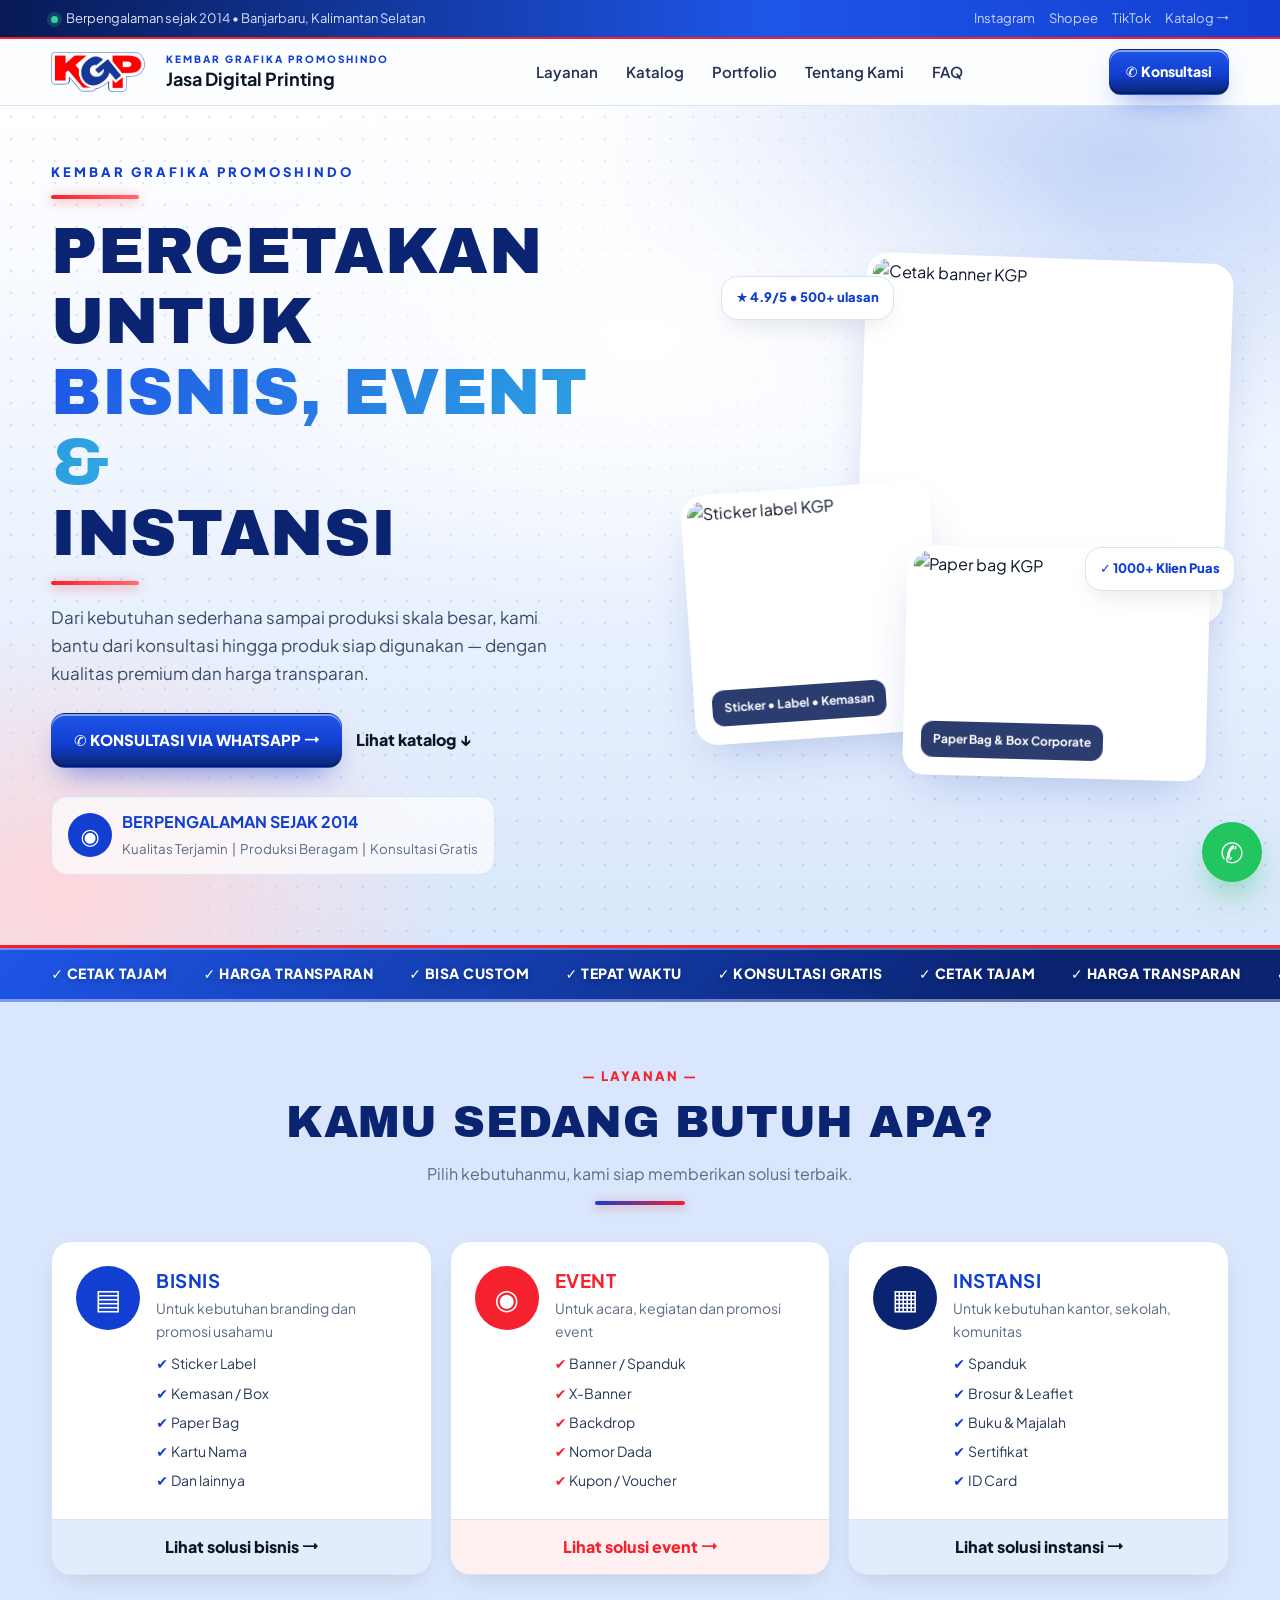
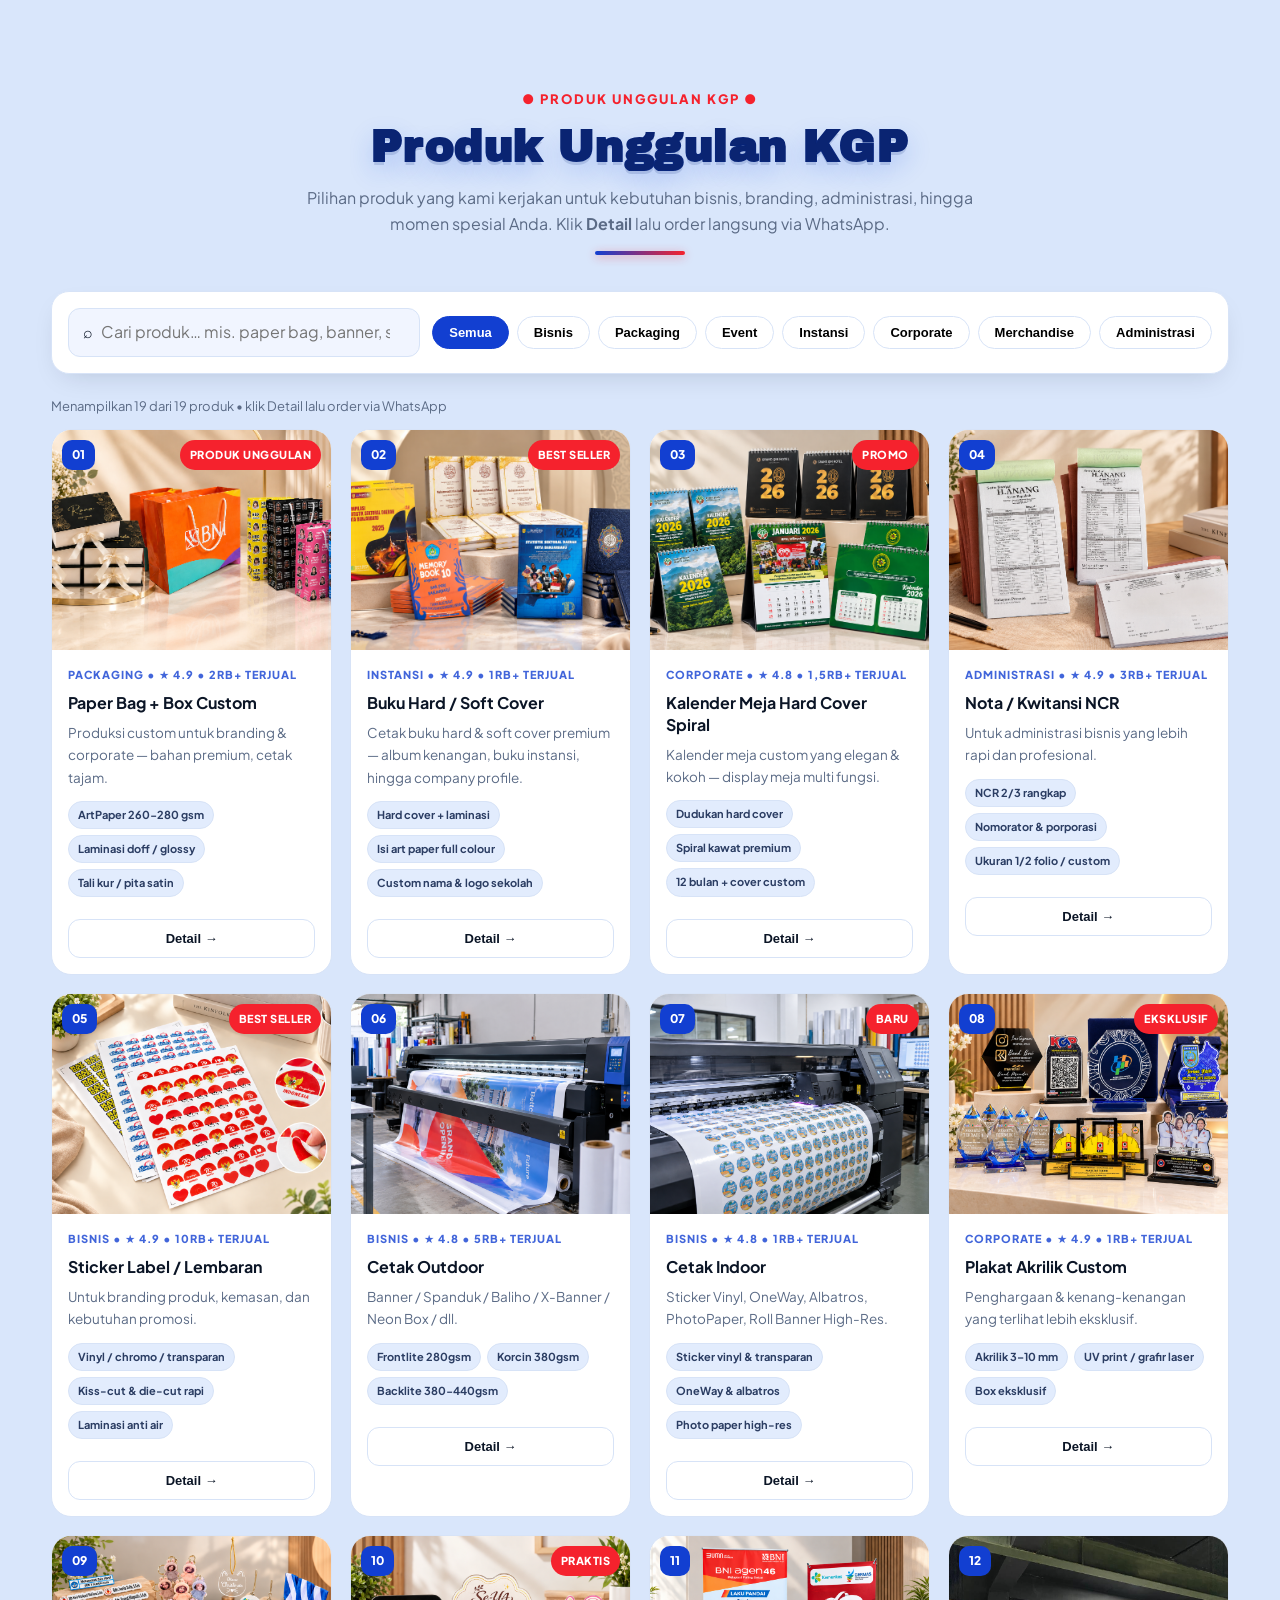
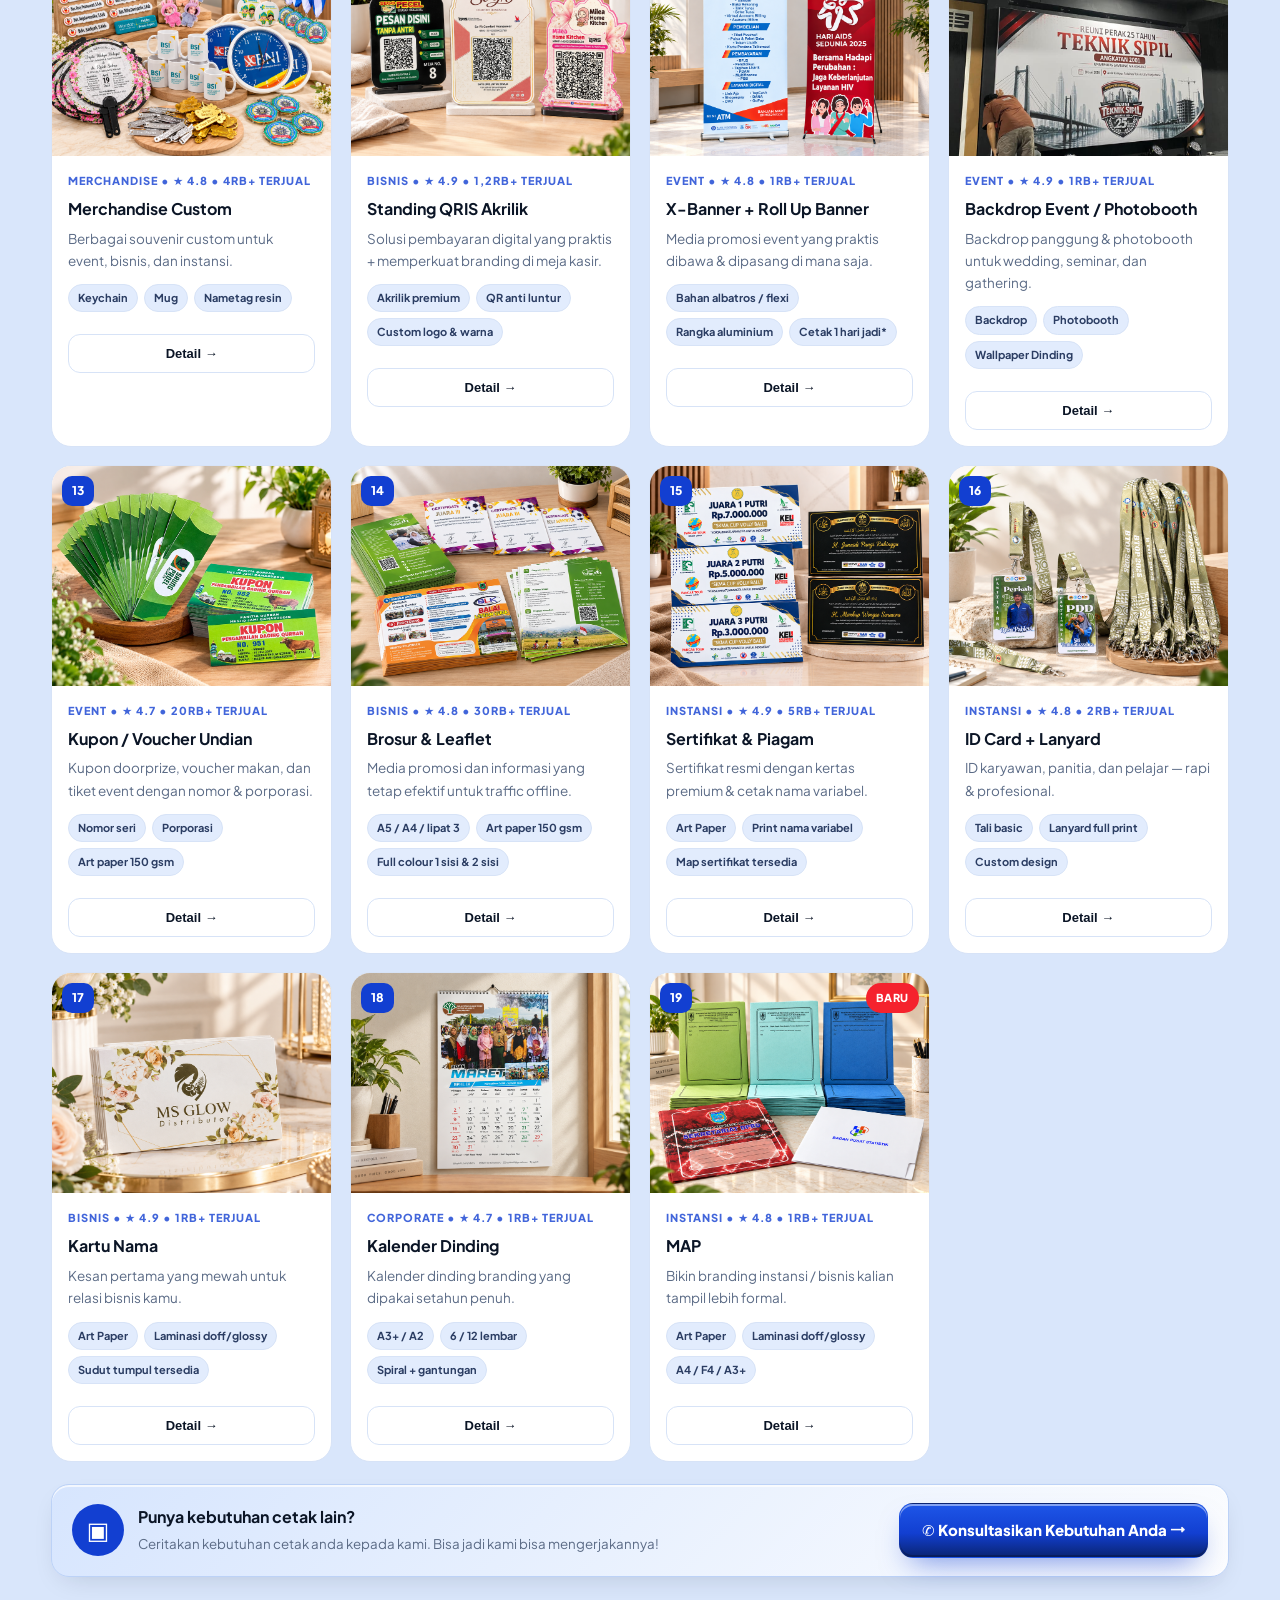
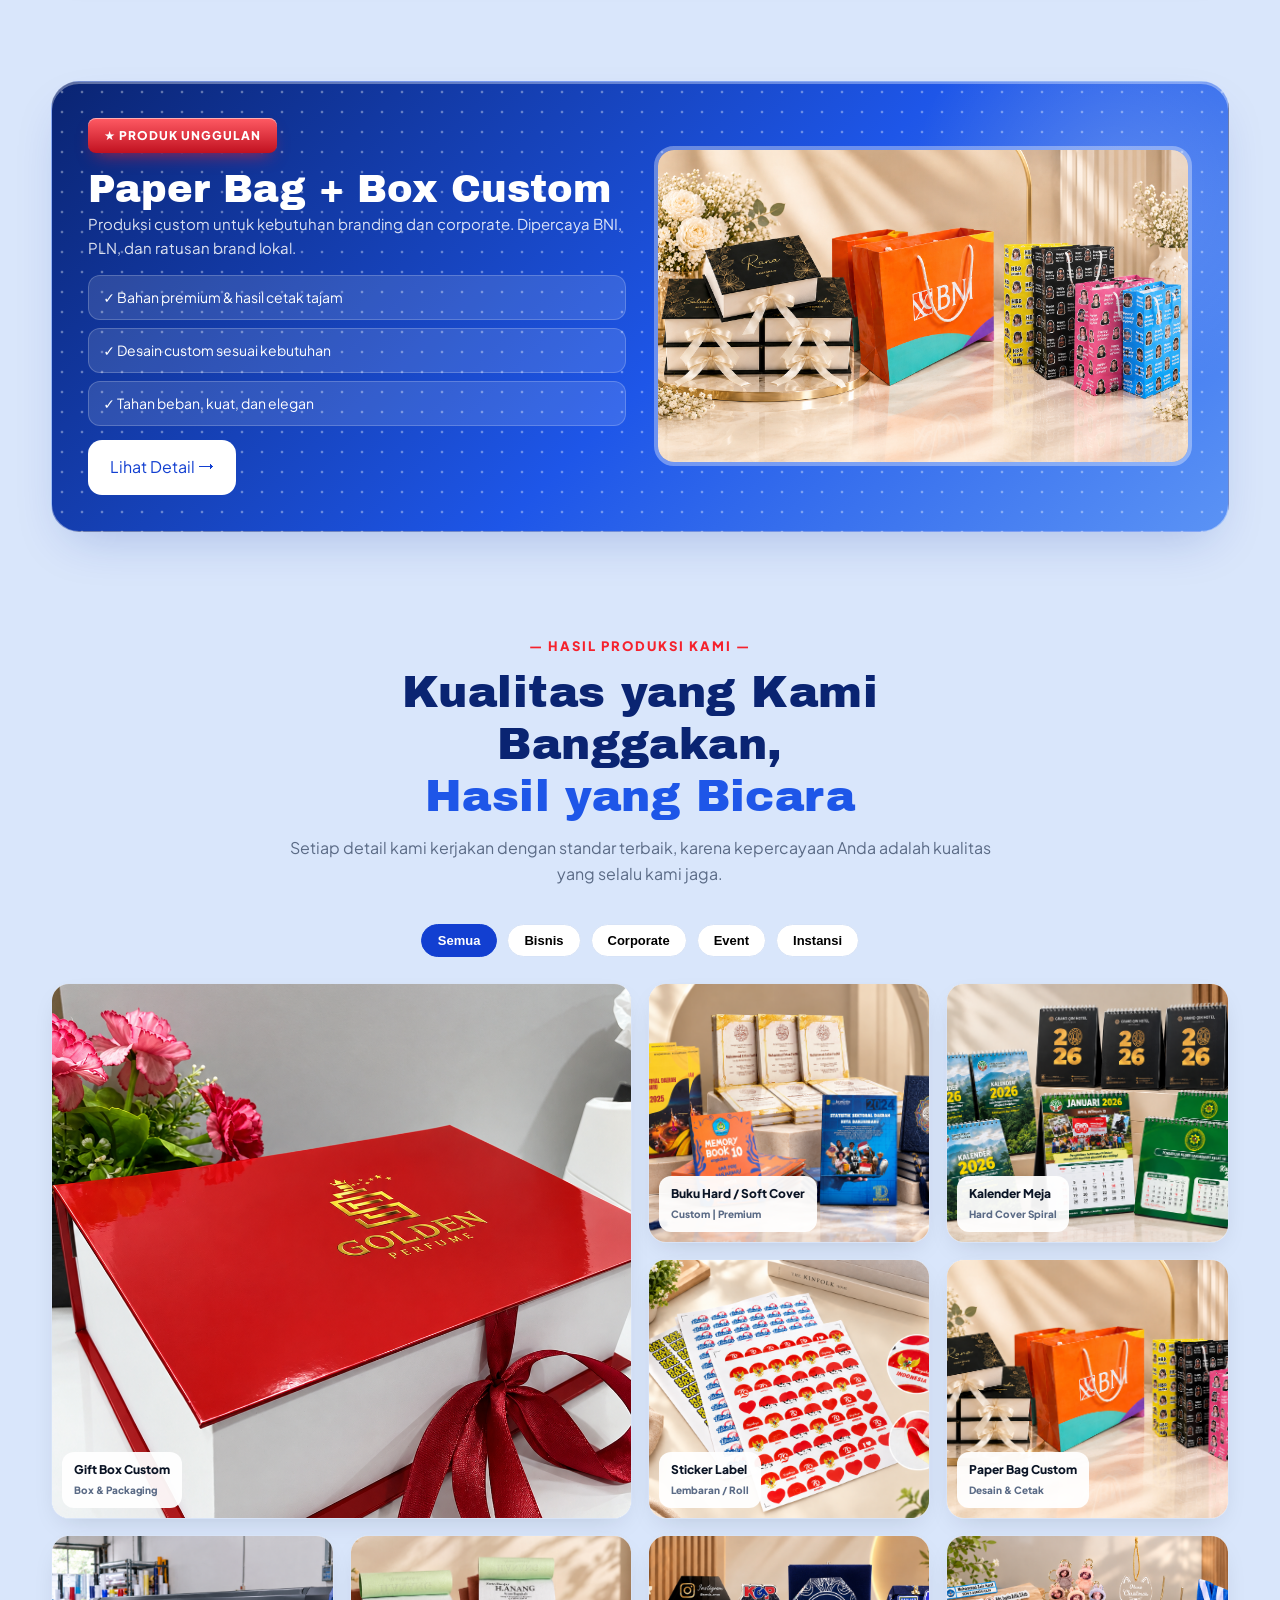
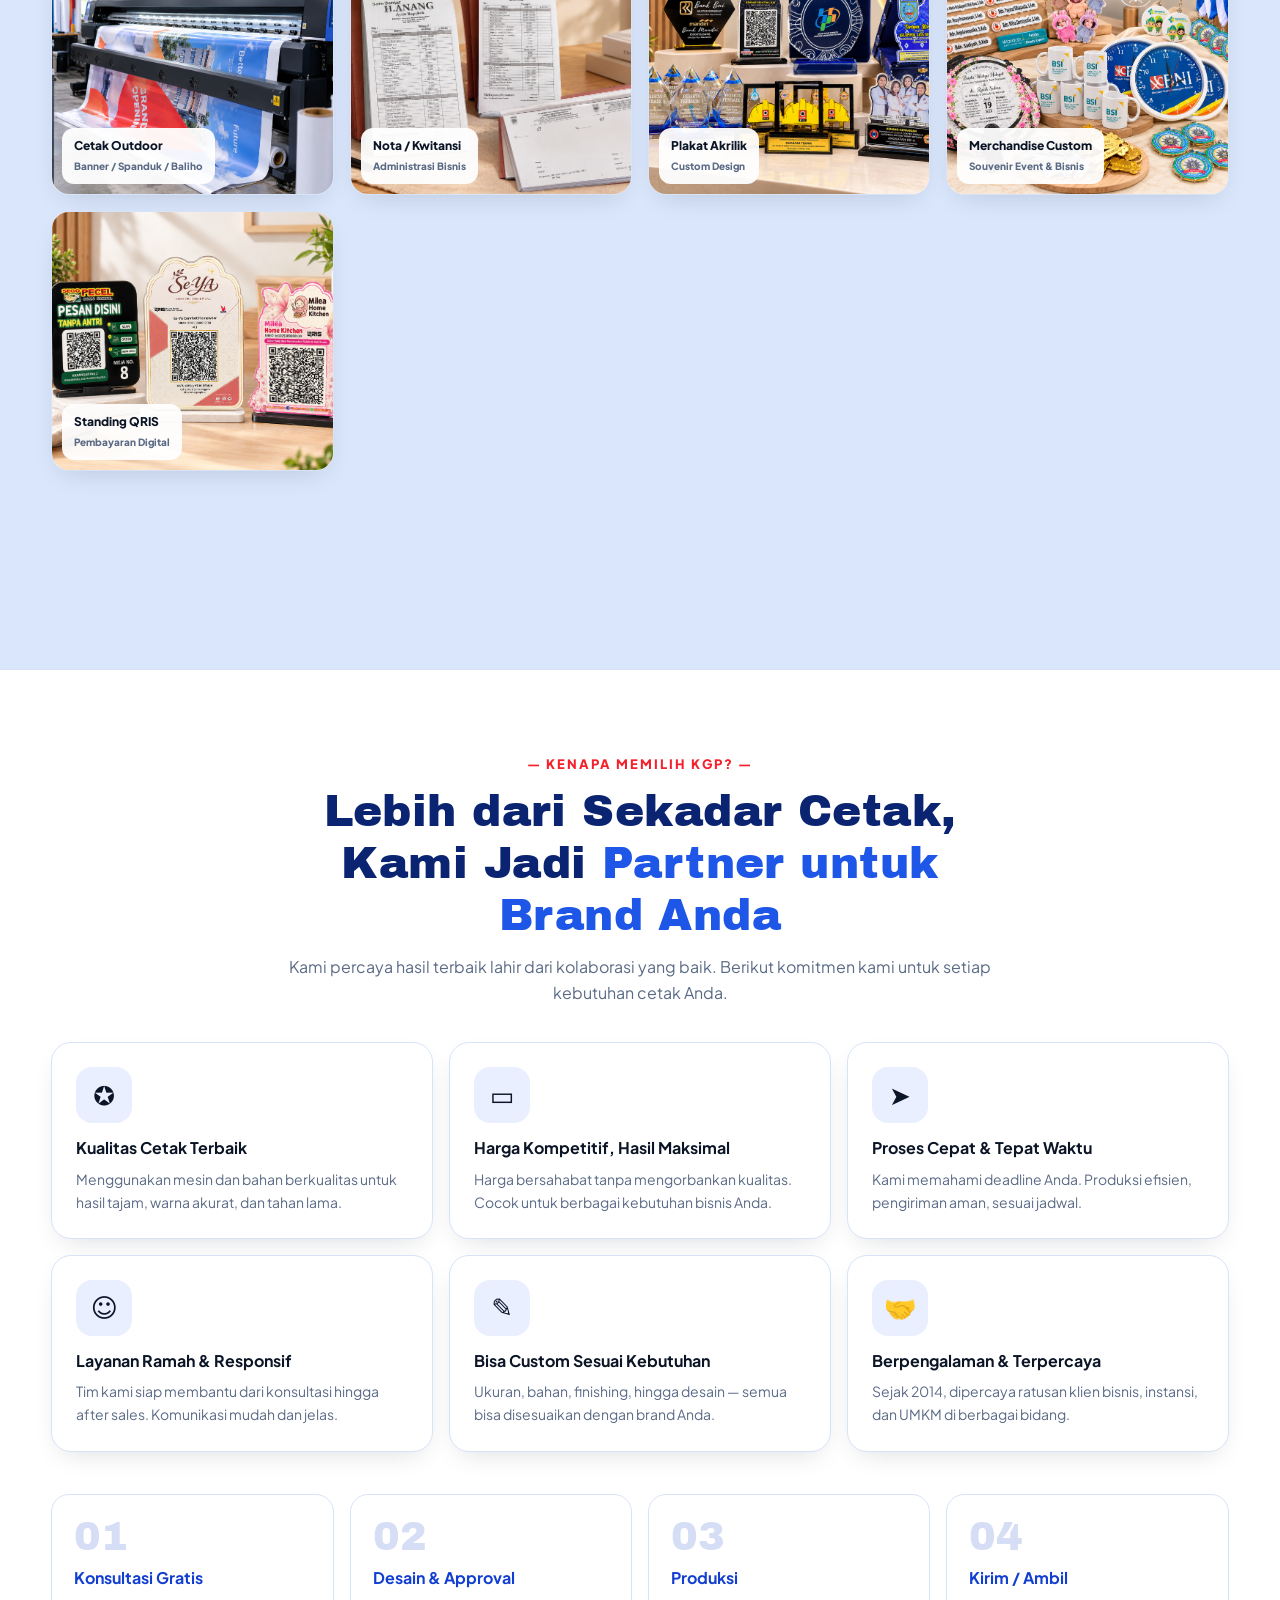
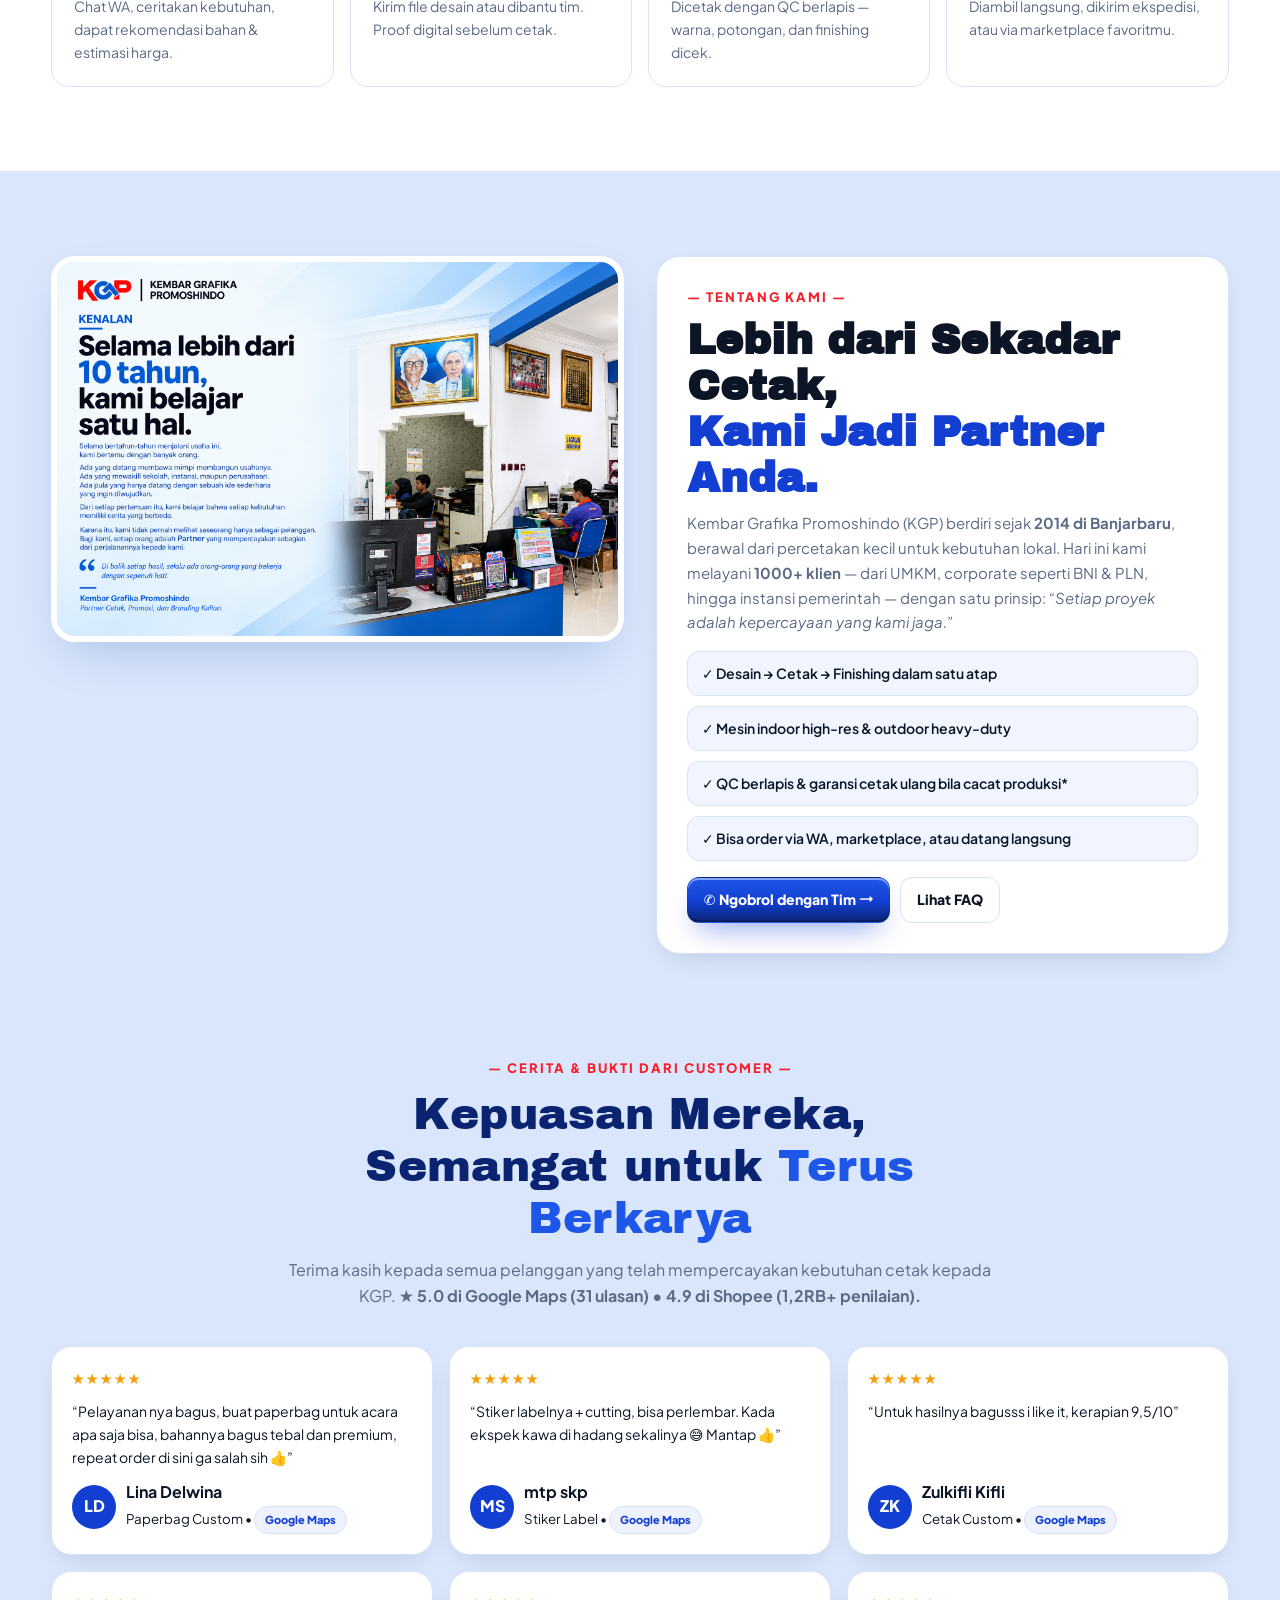
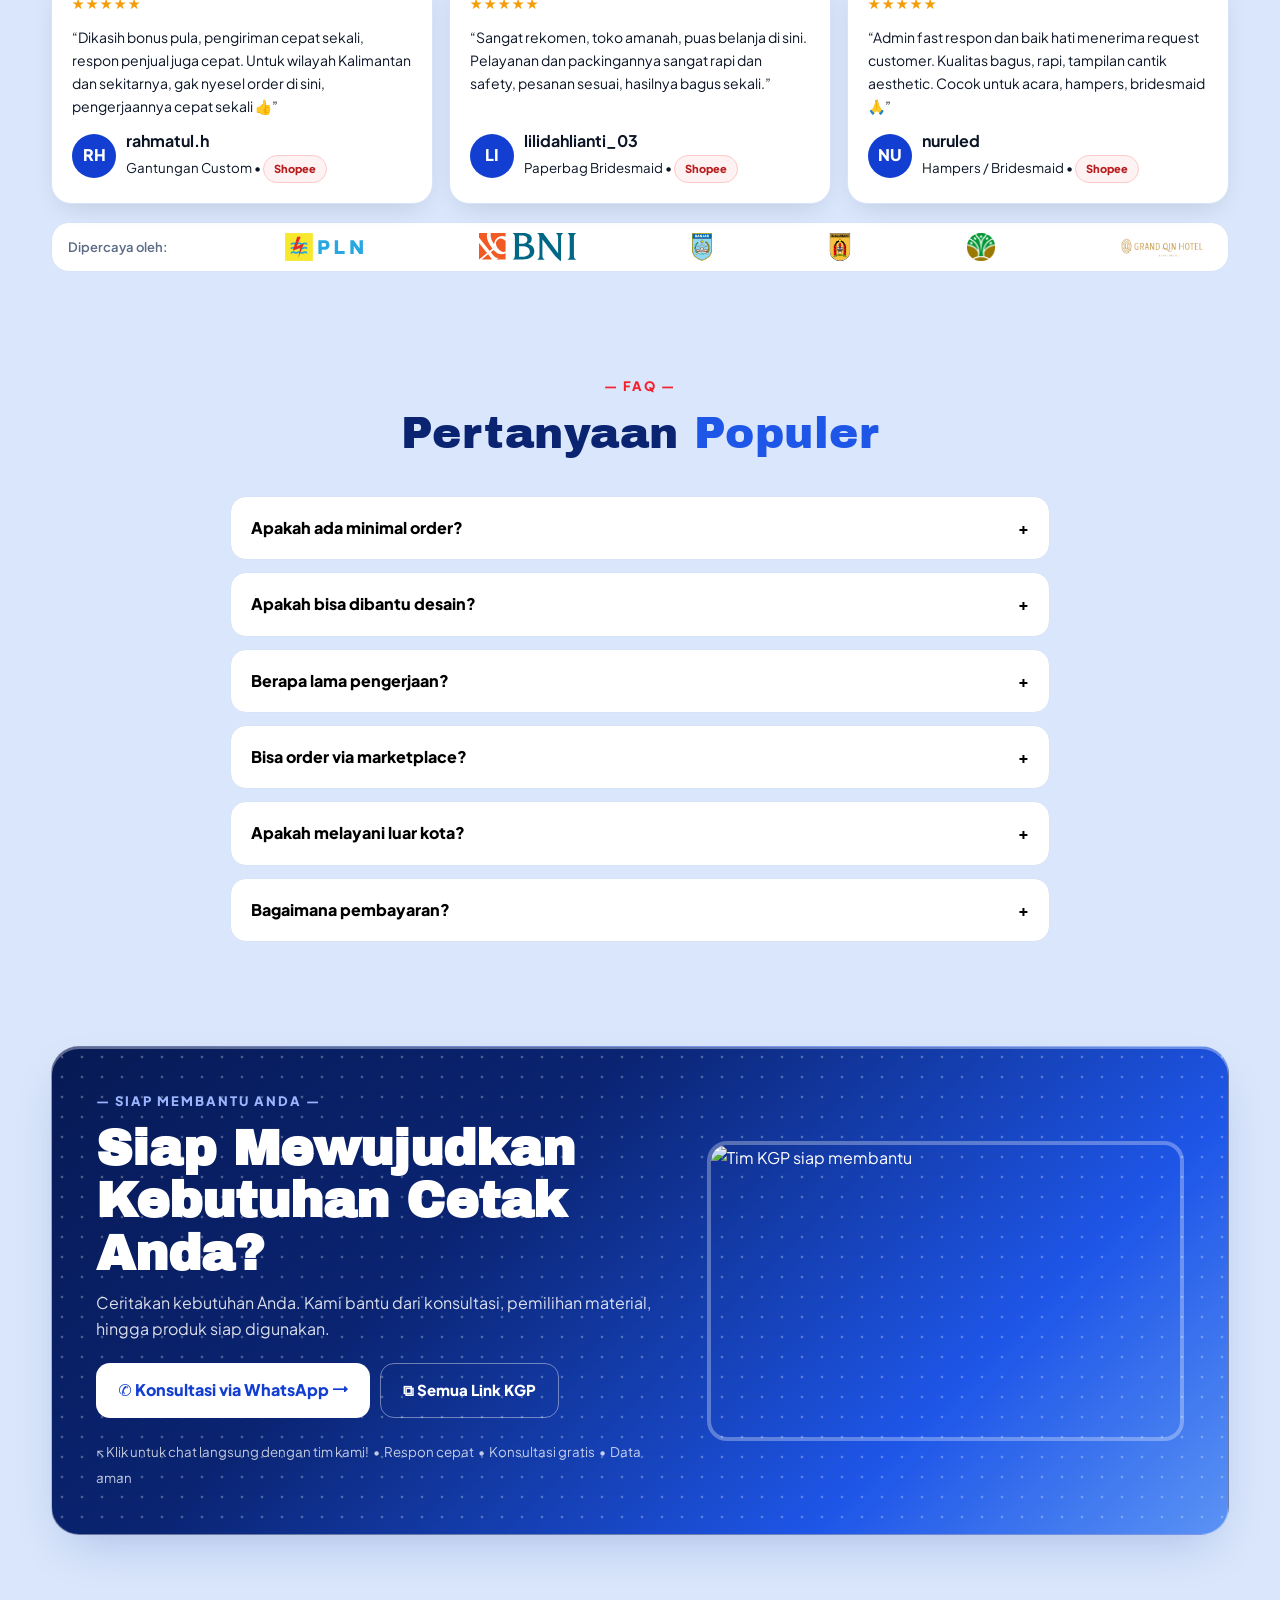
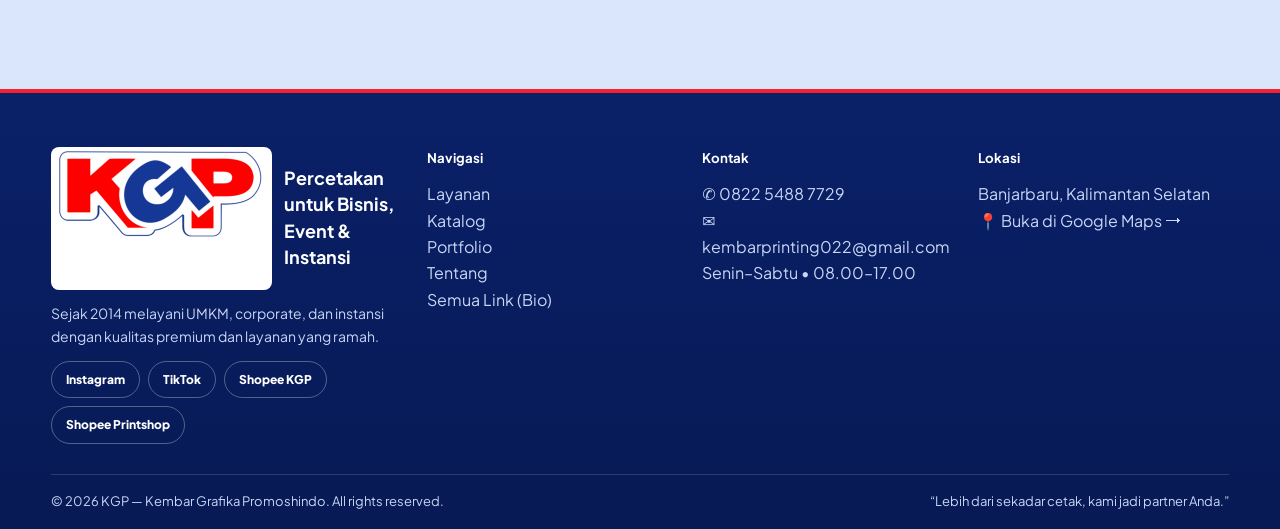
==== commit ca05359f: "Bump v14 paksa refresh CSS jarak logo rapat" ====
--- a/index.html
+++ b/index.html
@@ -17,7 +17,7 @@
 <link rel="preconnect" href="https://fonts.googleapis.com">
 <link rel="preconnect" href="https://fonts.gstatic.com" crossorigin>
 <link href="https://fonts.googleapis.com/css2?family=Archivo+Black&family=Plus+Jakarta+Sans:wght@400;500;600;700;800&display=swap" rel="stylesheet">
-<link rel="stylesheet" href="css/style.css?v=13">
+<link rel="stylesheet" href="css/style.css?v=14">
 <link rel="icon" href="assets/logo-kgp-new.png">
 </head>
 <body>
@@ -355,8 +355,8 @@
 <a class="float-wa" data-wa="Halo KGP! Saya mau tanya-tanya dulu." href="#" target="_blank" rel="noopener" aria-label="Chat WhatsApp">✆</a>
 <button class="to-top" id="toTop" aria-label="Ke atas">↑</button>
 
-<script src="js/config.js?v=13"></script>
-<script src="js/products-data.js?v=13"></script>
-<script src="js/app.js?v=13"></script>
+<script src="js/config.js?v=14"></script>
+<script src="js/products-data.js?v=14"></script>
+<script src="js/app.js?v=14"></script>
 </body>
 </html>
--- a/css/style.css
+++ b/css/style.css
@@ -191,7 +191,7 @@
 .testi-source.shopee{background:#fef2f2;color:#b91c1c;border-color:#fecaca}
 .testi-user{display:flex;gap:10px;align-items:center;margin-top:auto}
 .avatar{width:44px;height:44px;border-radius:50%;background:var(--navy);color:#fff;display:grid;place-items:center;font-weight:900}
-.clients{display:flex;gap:26px;align-items:center;justify-content:space-between;flex-wrap:nowrap;overflow-x:auto;background:#fff;border:1px solid var(--line);border-radius:18px;padding:14px 22px;margin-top:18px;font-weight:900;color:var(--navy);font-size:18px}
+.clients{display:flex;gap:14px;align-items:center;justify-content:space-between;flex-wrap:nowrap;overflow-x:auto;background:#fff;border:1px solid var(--line);border-radius:18px;padding:10px 16px;margin-top:18px;font-weight:900;color:var(--navy);font-size:18px}
 .clients img{width:auto;height:auto;max-height:28px;max-width:100px;object-fit:contain;flex:0 0 auto}
 
 /* FAQ */
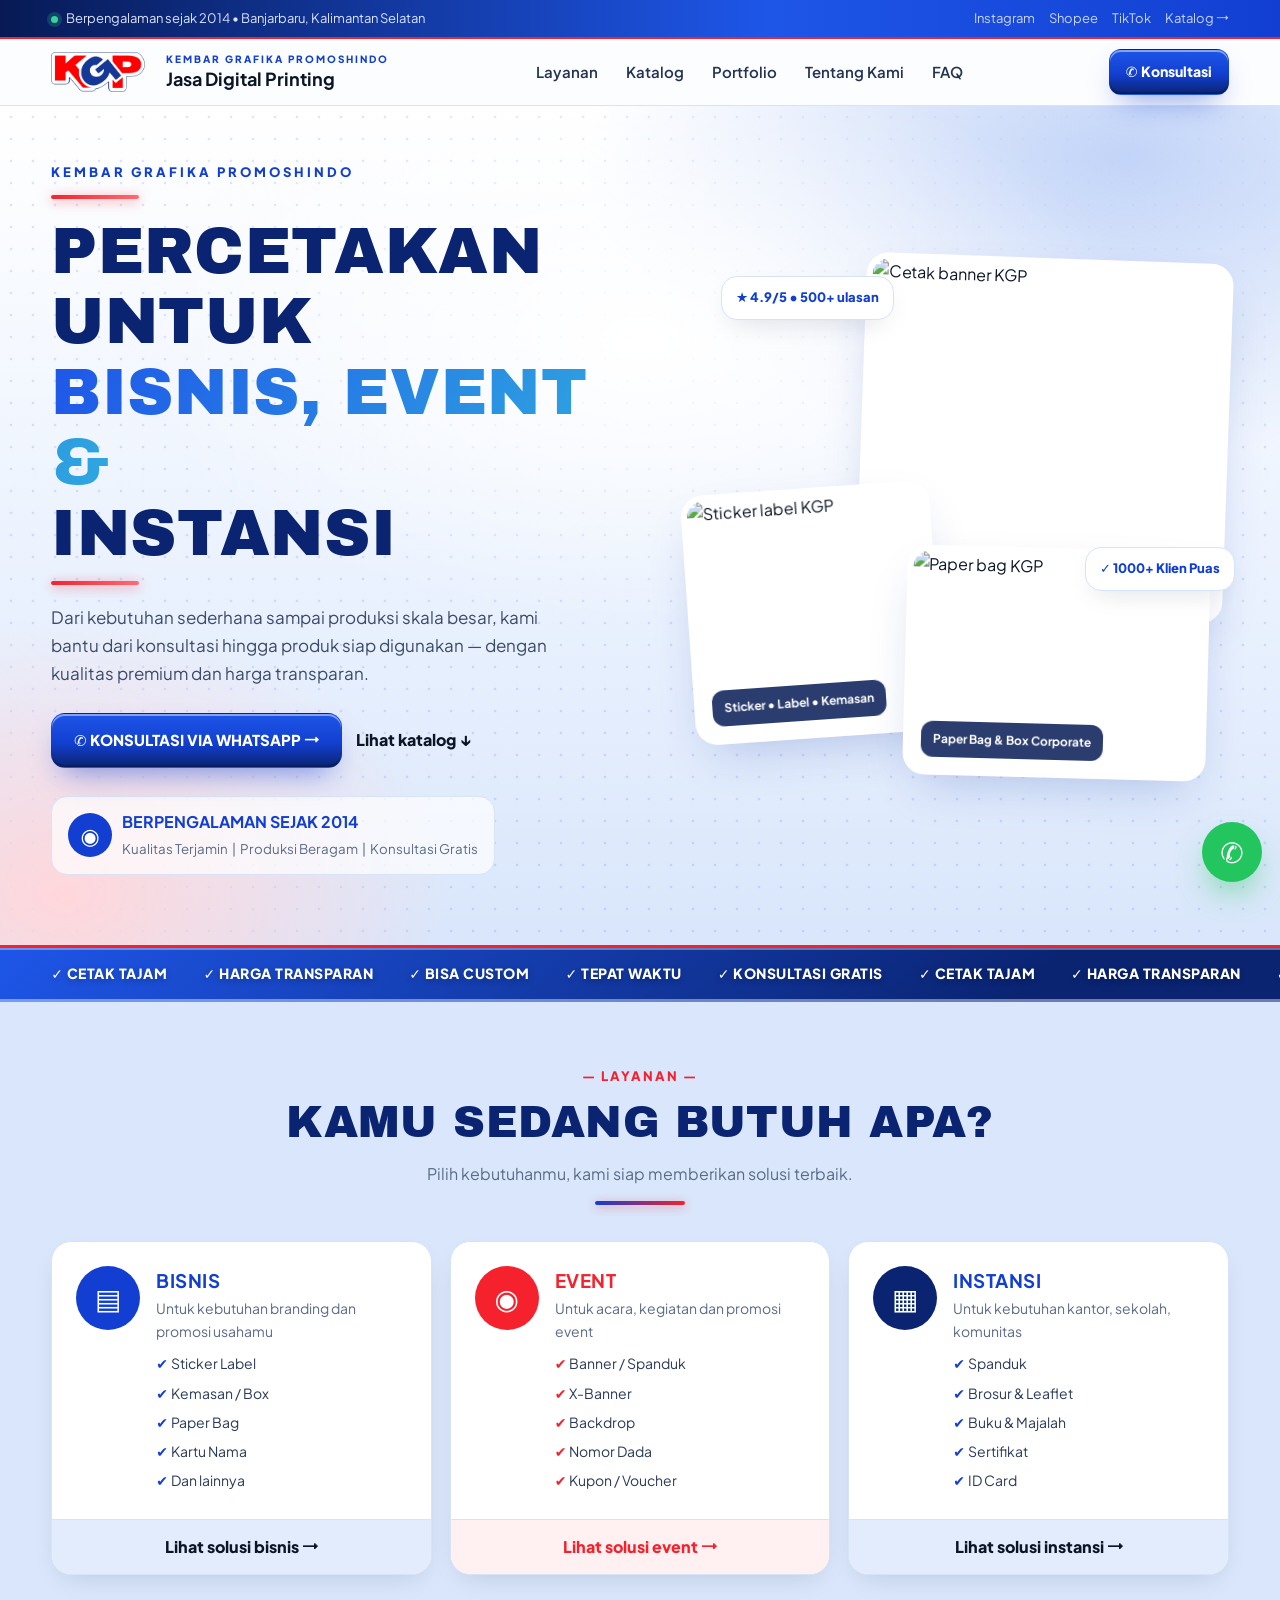
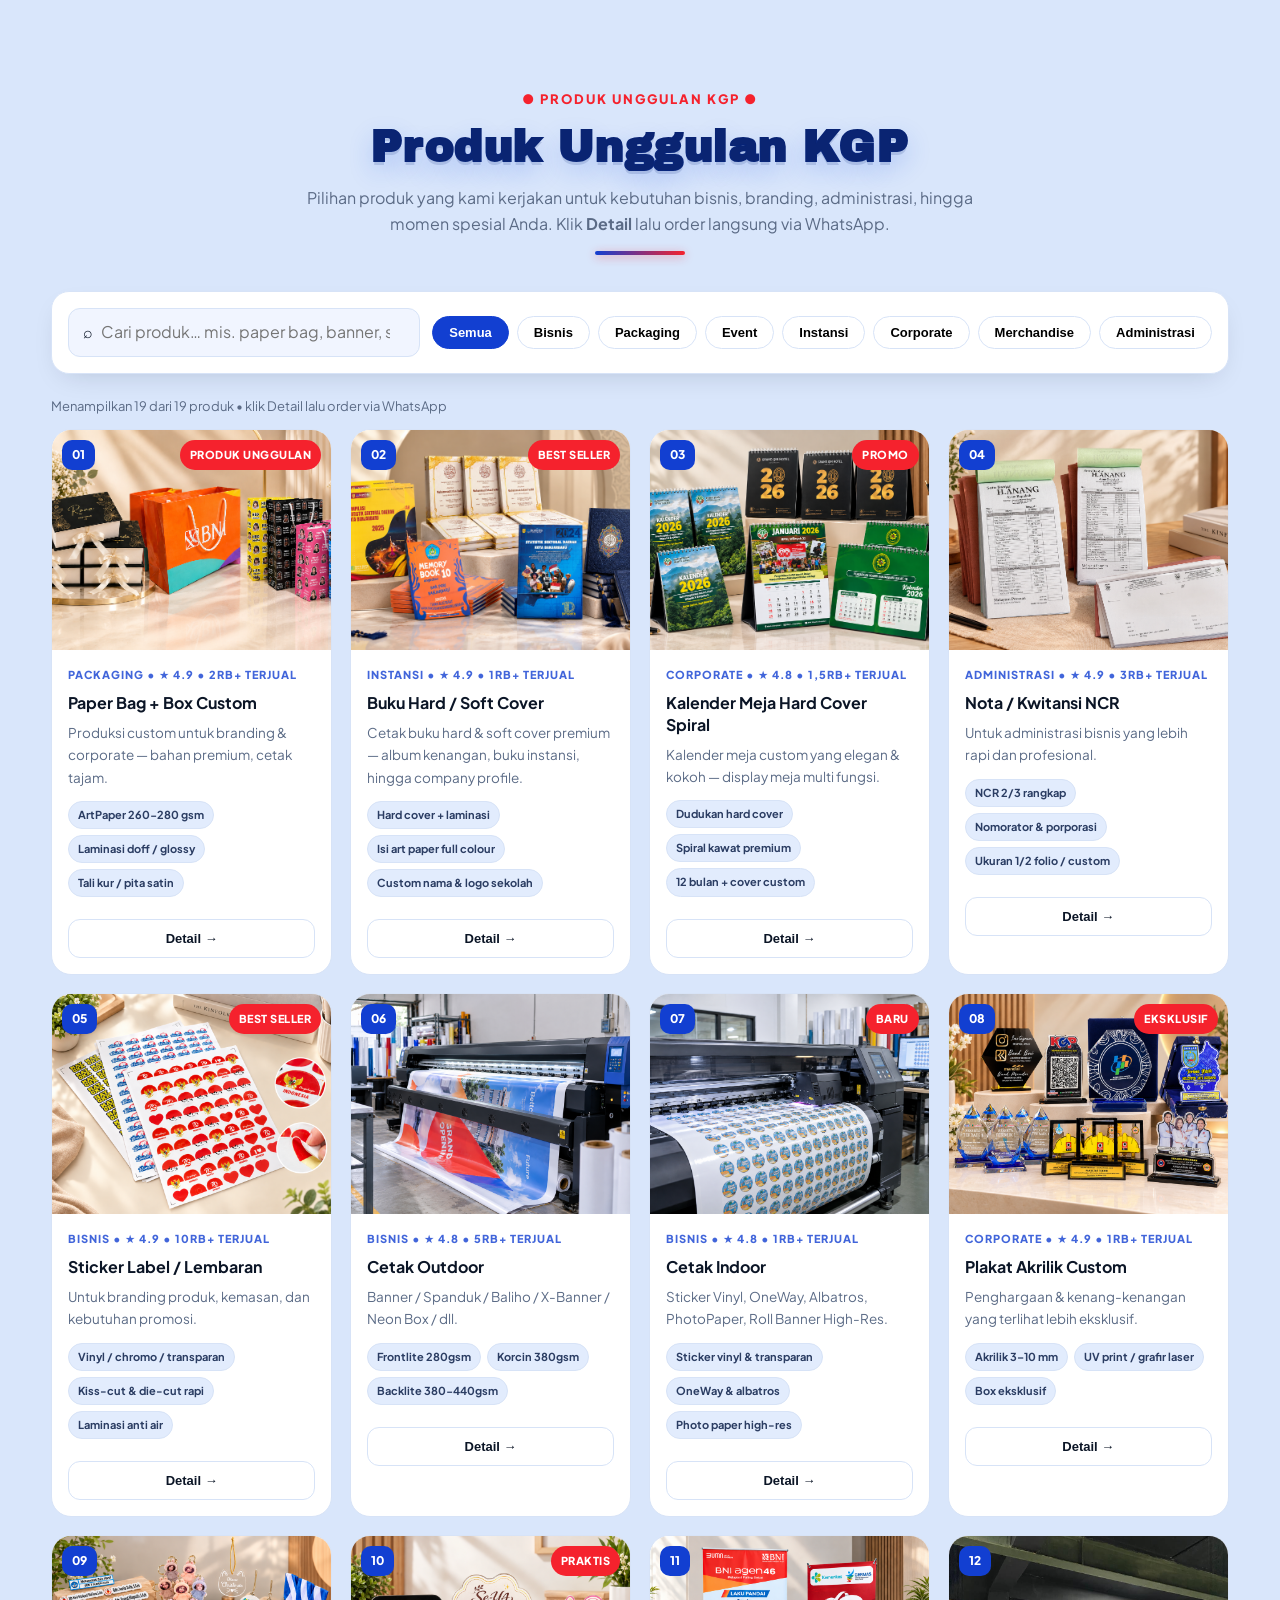
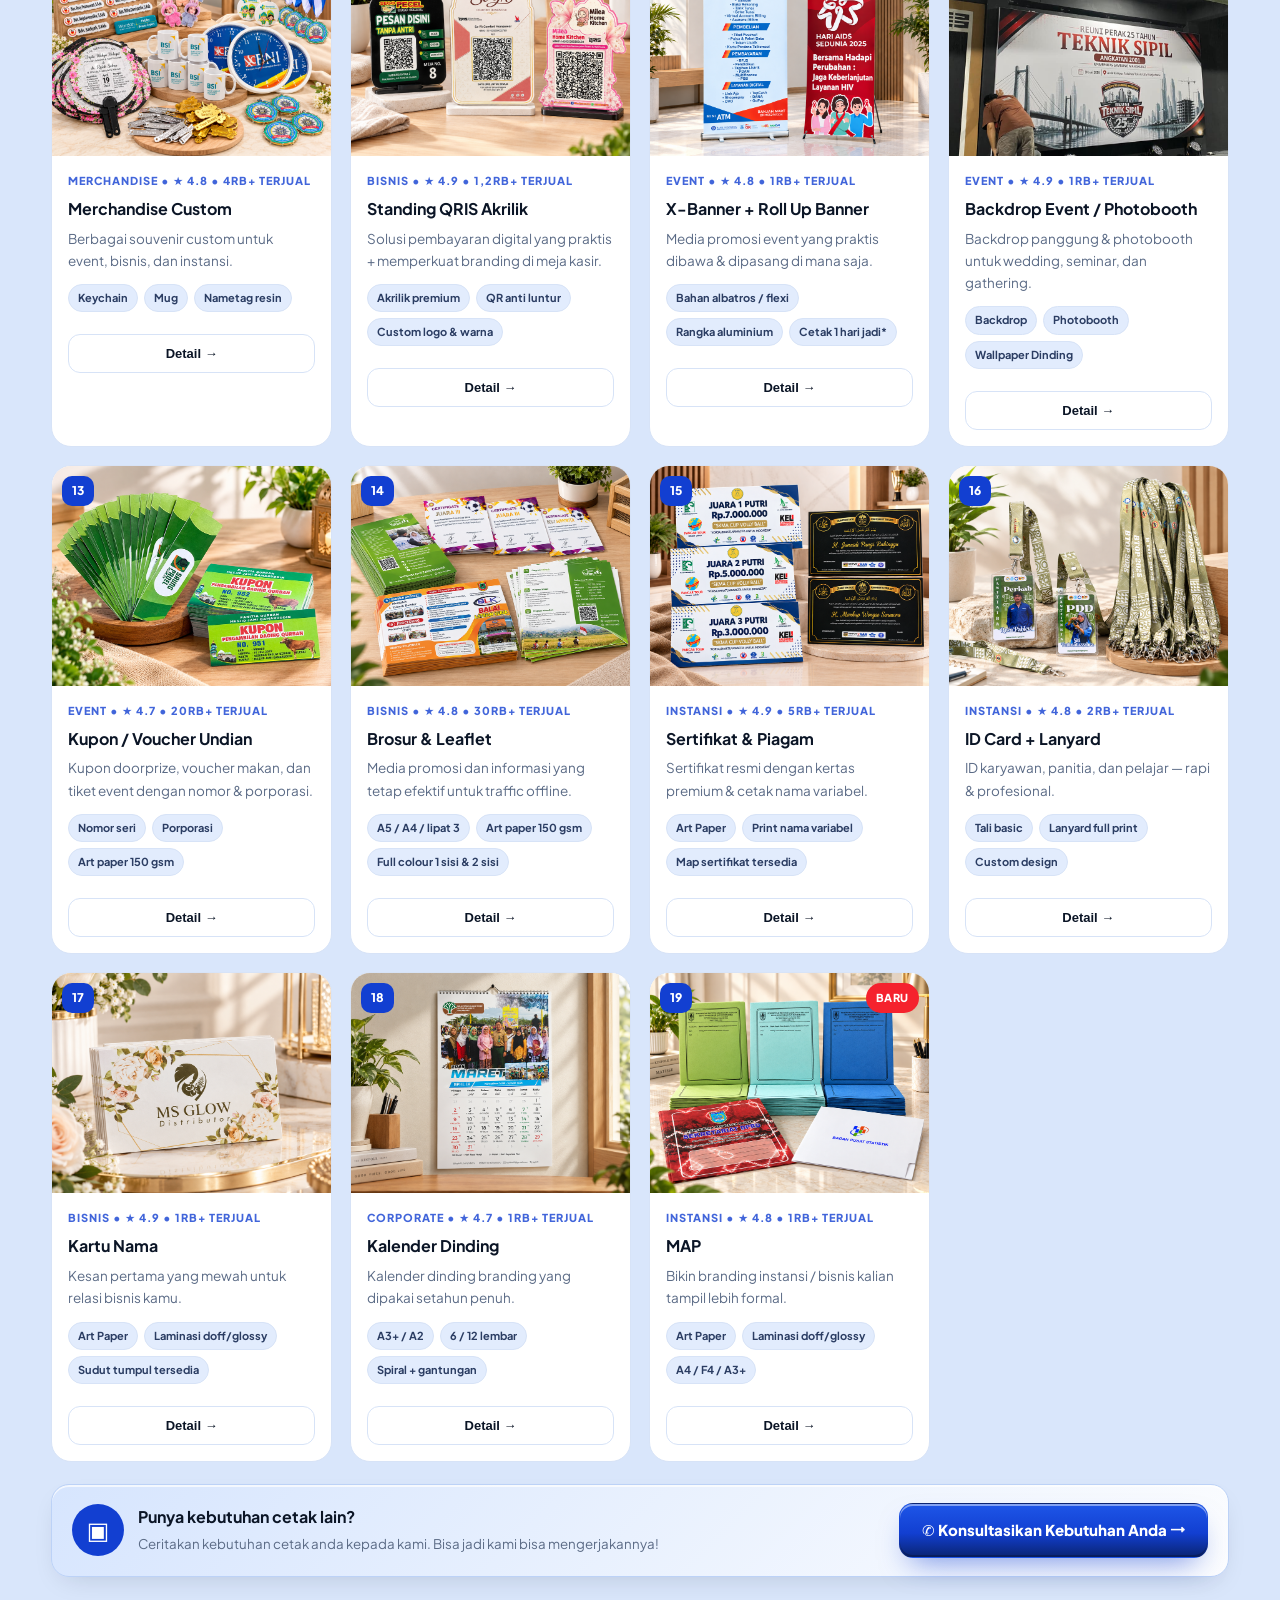
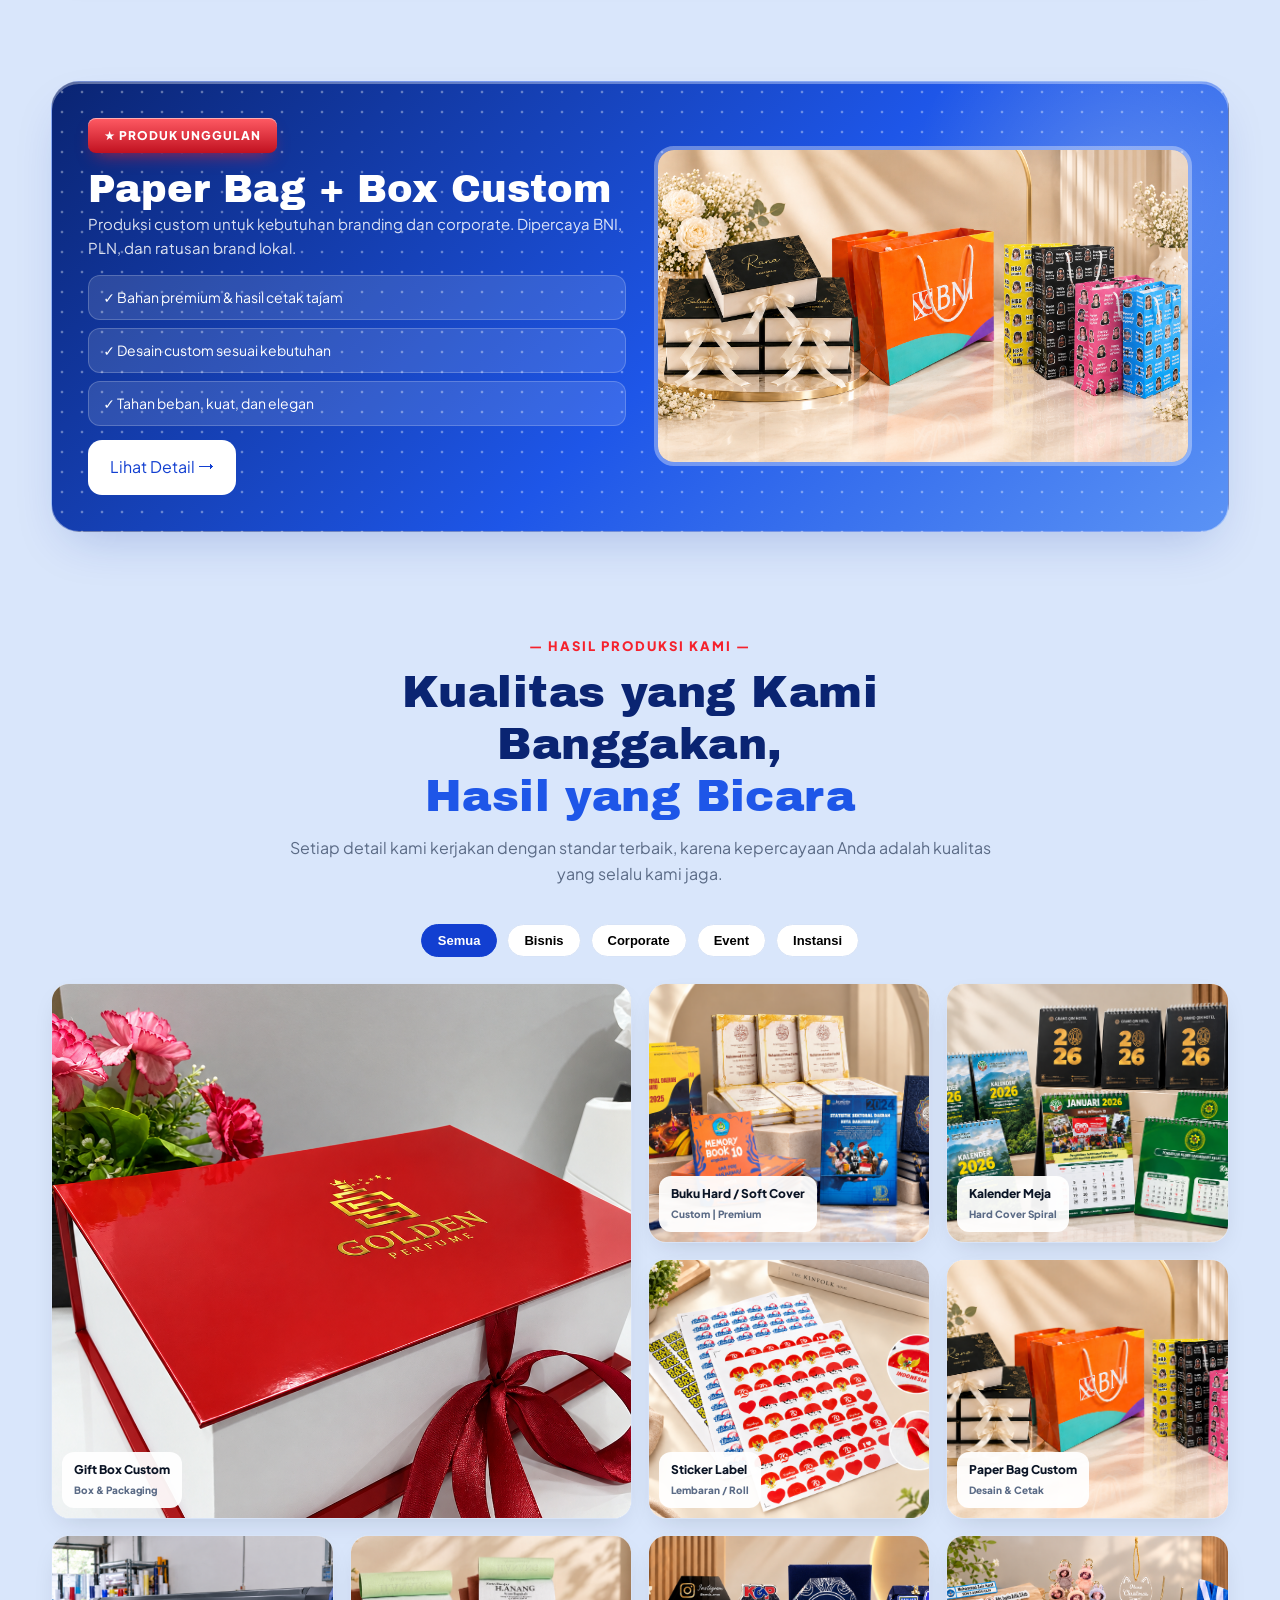
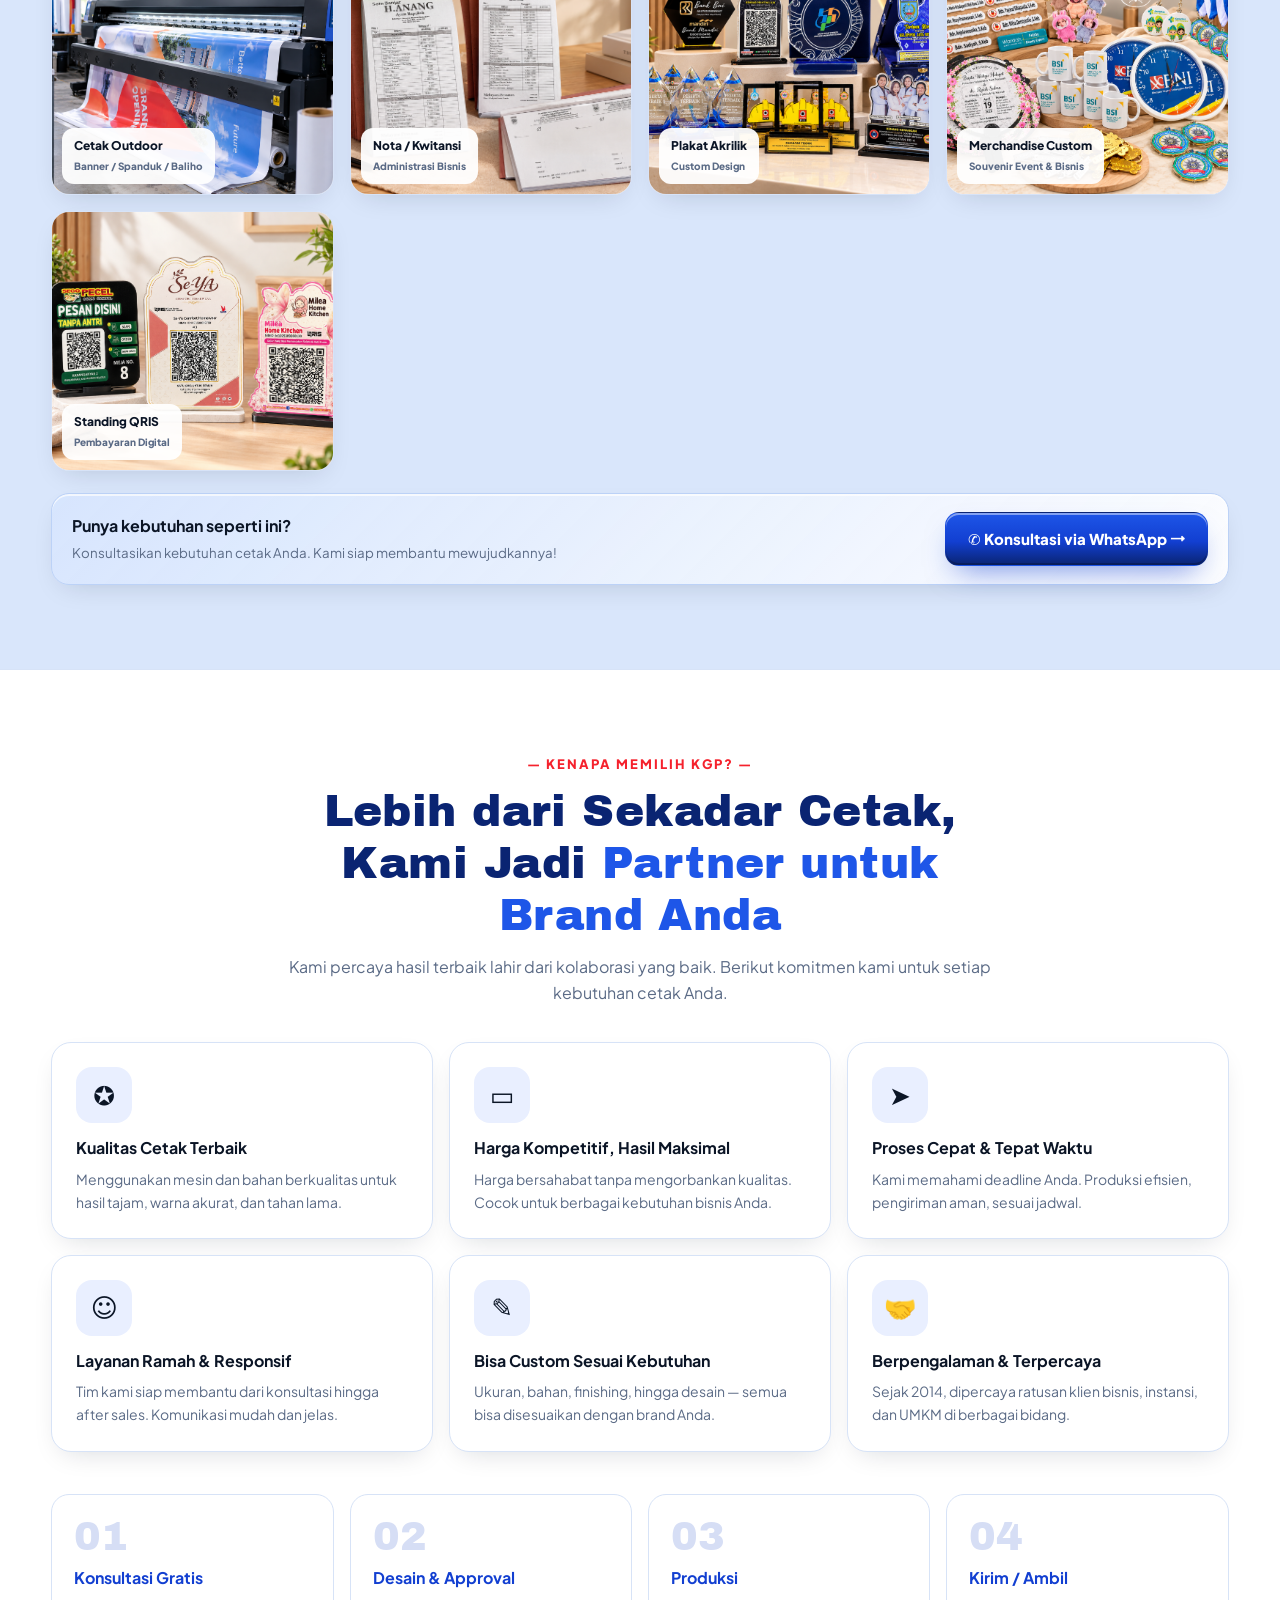
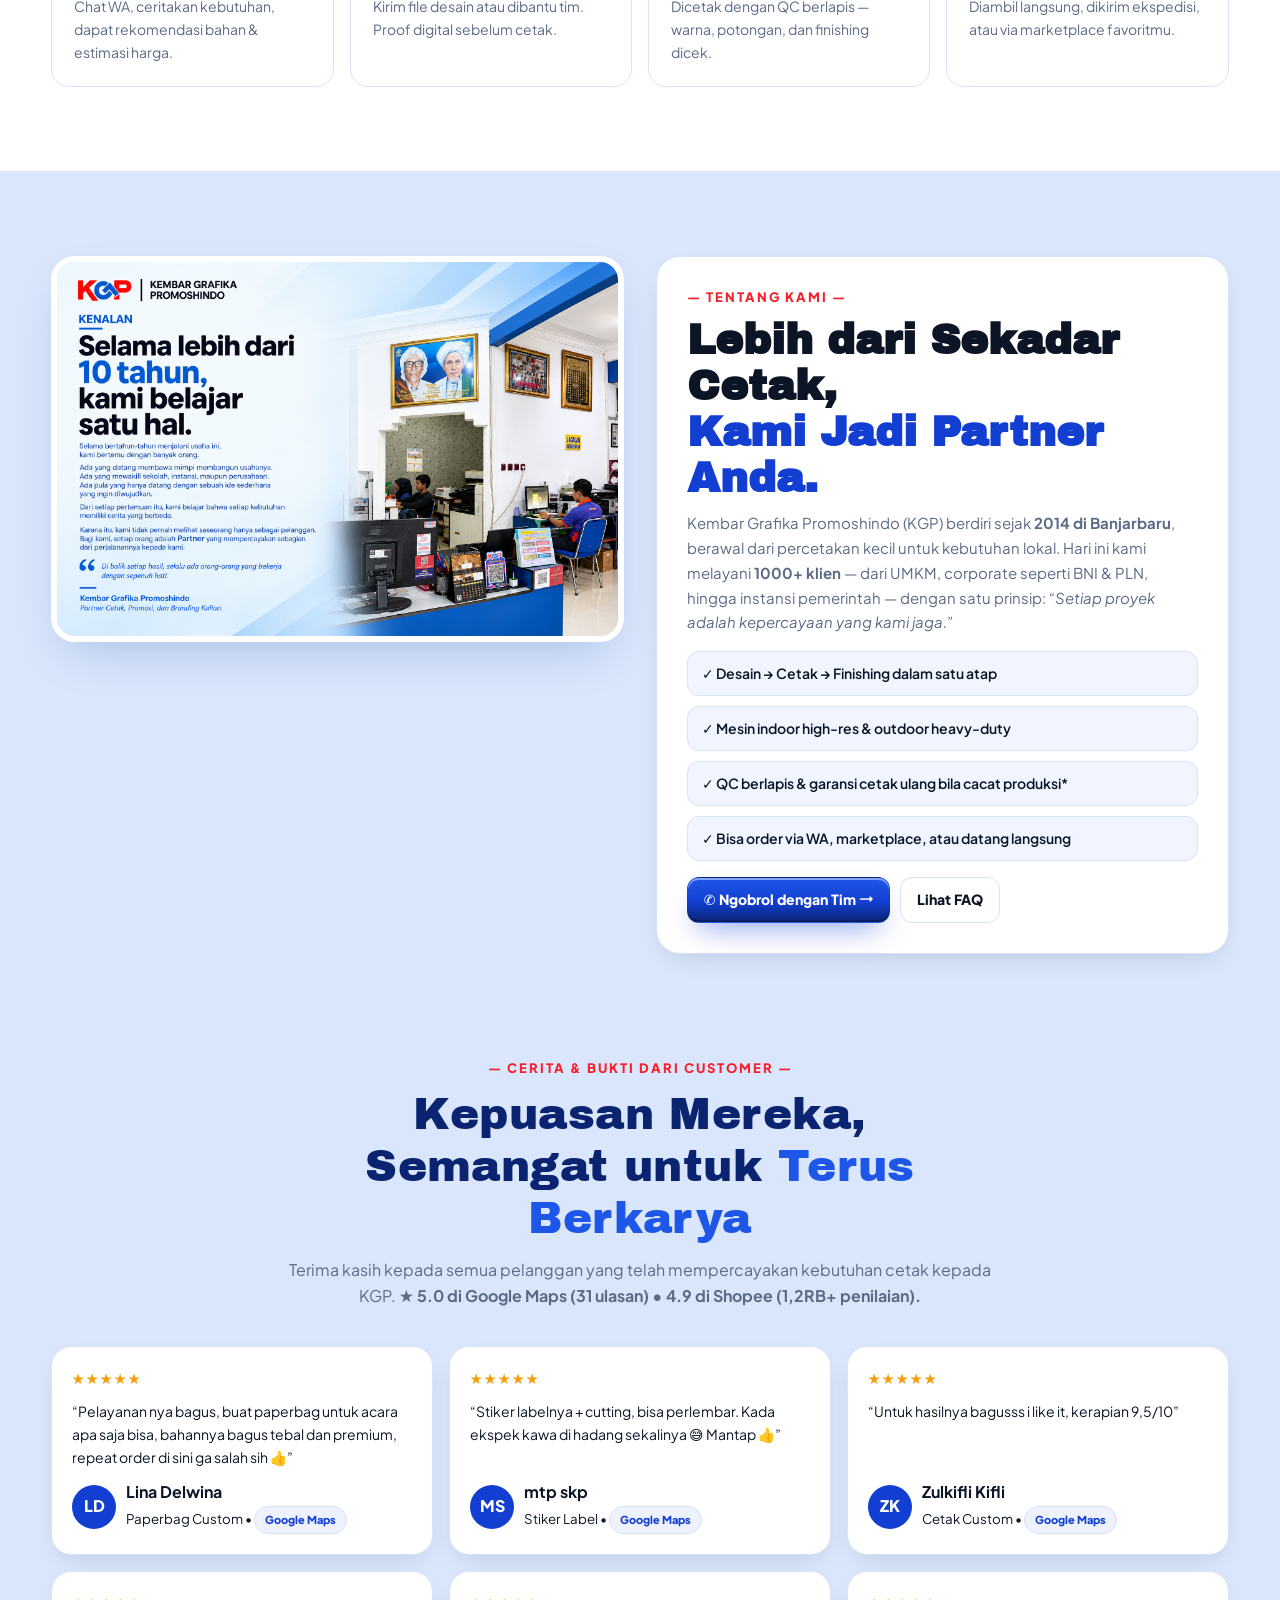
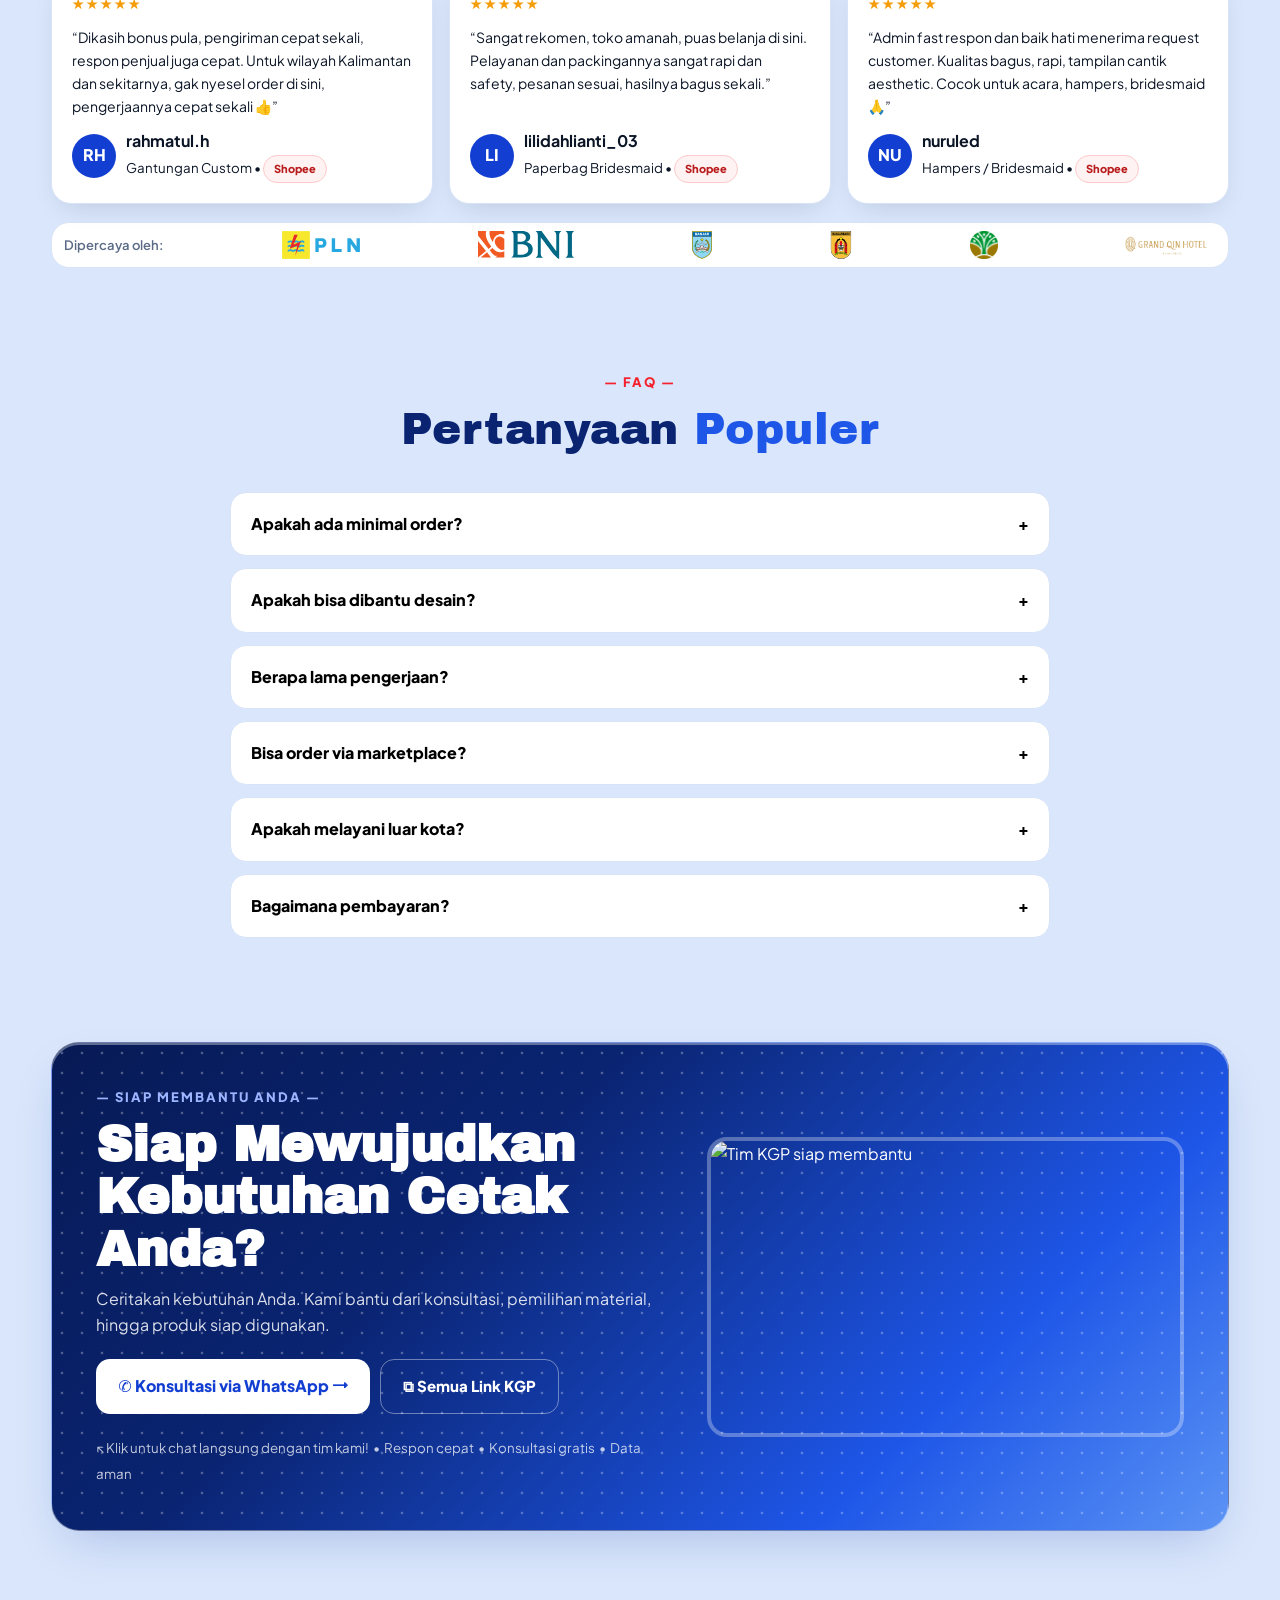
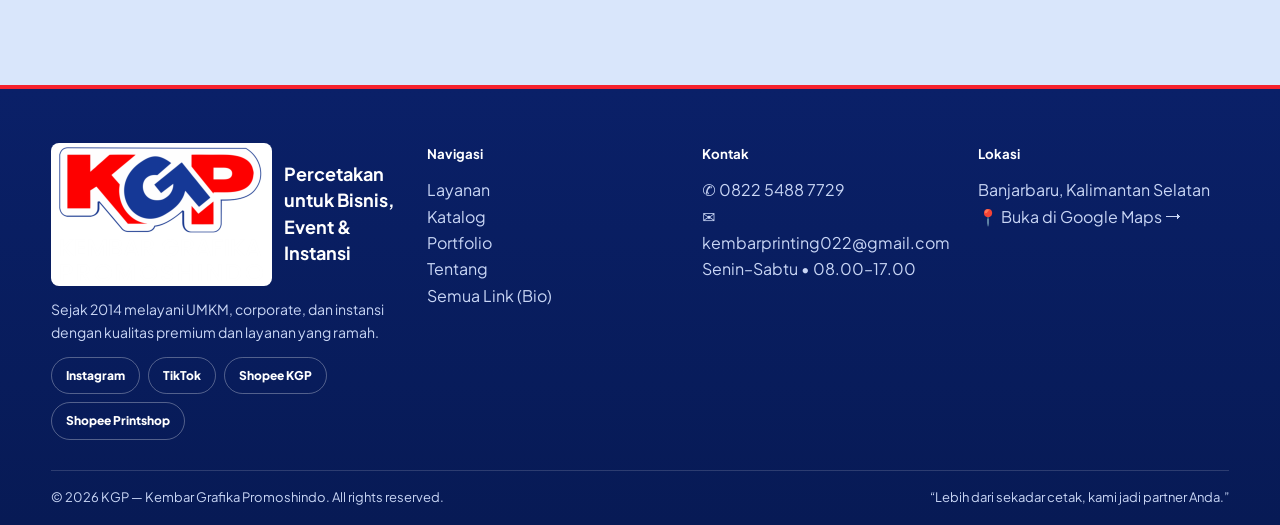
==== commit ab342a4f: "Rapatkan jarak logo klien 6px + bump v15" ====
--- a/index.html
+++ b/index.html
@@ -17,7 +17,7 @@
 <link rel="preconnect" href="https://fonts.googleapis.com">
 <link rel="preconnect" href="https://fonts.gstatic.com" crossorigin>
 <link href="https://fonts.googleapis.com/css2?family=Archivo+Black&family=Plus+Jakarta+Sans:wght@400;500;600;700;800&display=swap" rel="stylesheet">
-<link rel="stylesheet" href="css/style.css?v=14">
+<link rel="stylesheet" href="css/style.css?v=15">
 <link rel="icon" href="assets/logo-kgp-new.png">
 </head>
 <body>
@@ -355,8 +355,8 @@
 <a class="float-wa" data-wa="Halo KGP! Saya mau tanya-tanya dulu." href="#" target="_blank" rel="noopener" aria-label="Chat WhatsApp">✆</a>
 <button class="to-top" id="toTop" aria-label="Ke atas">↑</button>
 
-<script src="js/config.js?v=14"></script>
-<script src="js/products-data.js?v=14"></script>
-<script src="js/app.js?v=14"></script>
+<script src="js/config.js?v=15"></script>
+<script src="js/products-data.js?v=15"></script>
+<script src="js/app.js?v=15"></script>
 </body>
 </html>
--- a/css/style.css
+++ b/css/style.css
@@ -191,7 +191,7 @@
 .testi-source.shopee{background:#fef2f2;color:#b91c1c;border-color:#fecaca}
 .testi-user{display:flex;gap:10px;align-items:center;margin-top:auto}
 .avatar{width:44px;height:44px;border-radius:50%;background:var(--navy);color:#fff;display:grid;place-items:center;font-weight:900}
-.clients{display:flex;gap:14px;align-items:center;justify-content:space-between;flex-wrap:nowrap;overflow-x:auto;background:#fff;border:1px solid var(--line);border-radius:18px;padding:10px 16px;margin-top:18px;font-weight:900;color:var(--navy);font-size:18px}
+.clients{display:flex;gap:6px;align-items:center;justify-content:space-between;flex-wrap:nowrap;overflow-x:auto;background:#fff;border:1px solid var(--line);border-radius:18px;padding:8px 12px;margin-top:18px;font-weight:900;color:var(--navy);font-size:18px}
 .clients img{width:auto;height:auto;max-height:28px;max-width:100px;object-fit:contain;flex:0 0 auto}
 
 /* FAQ */
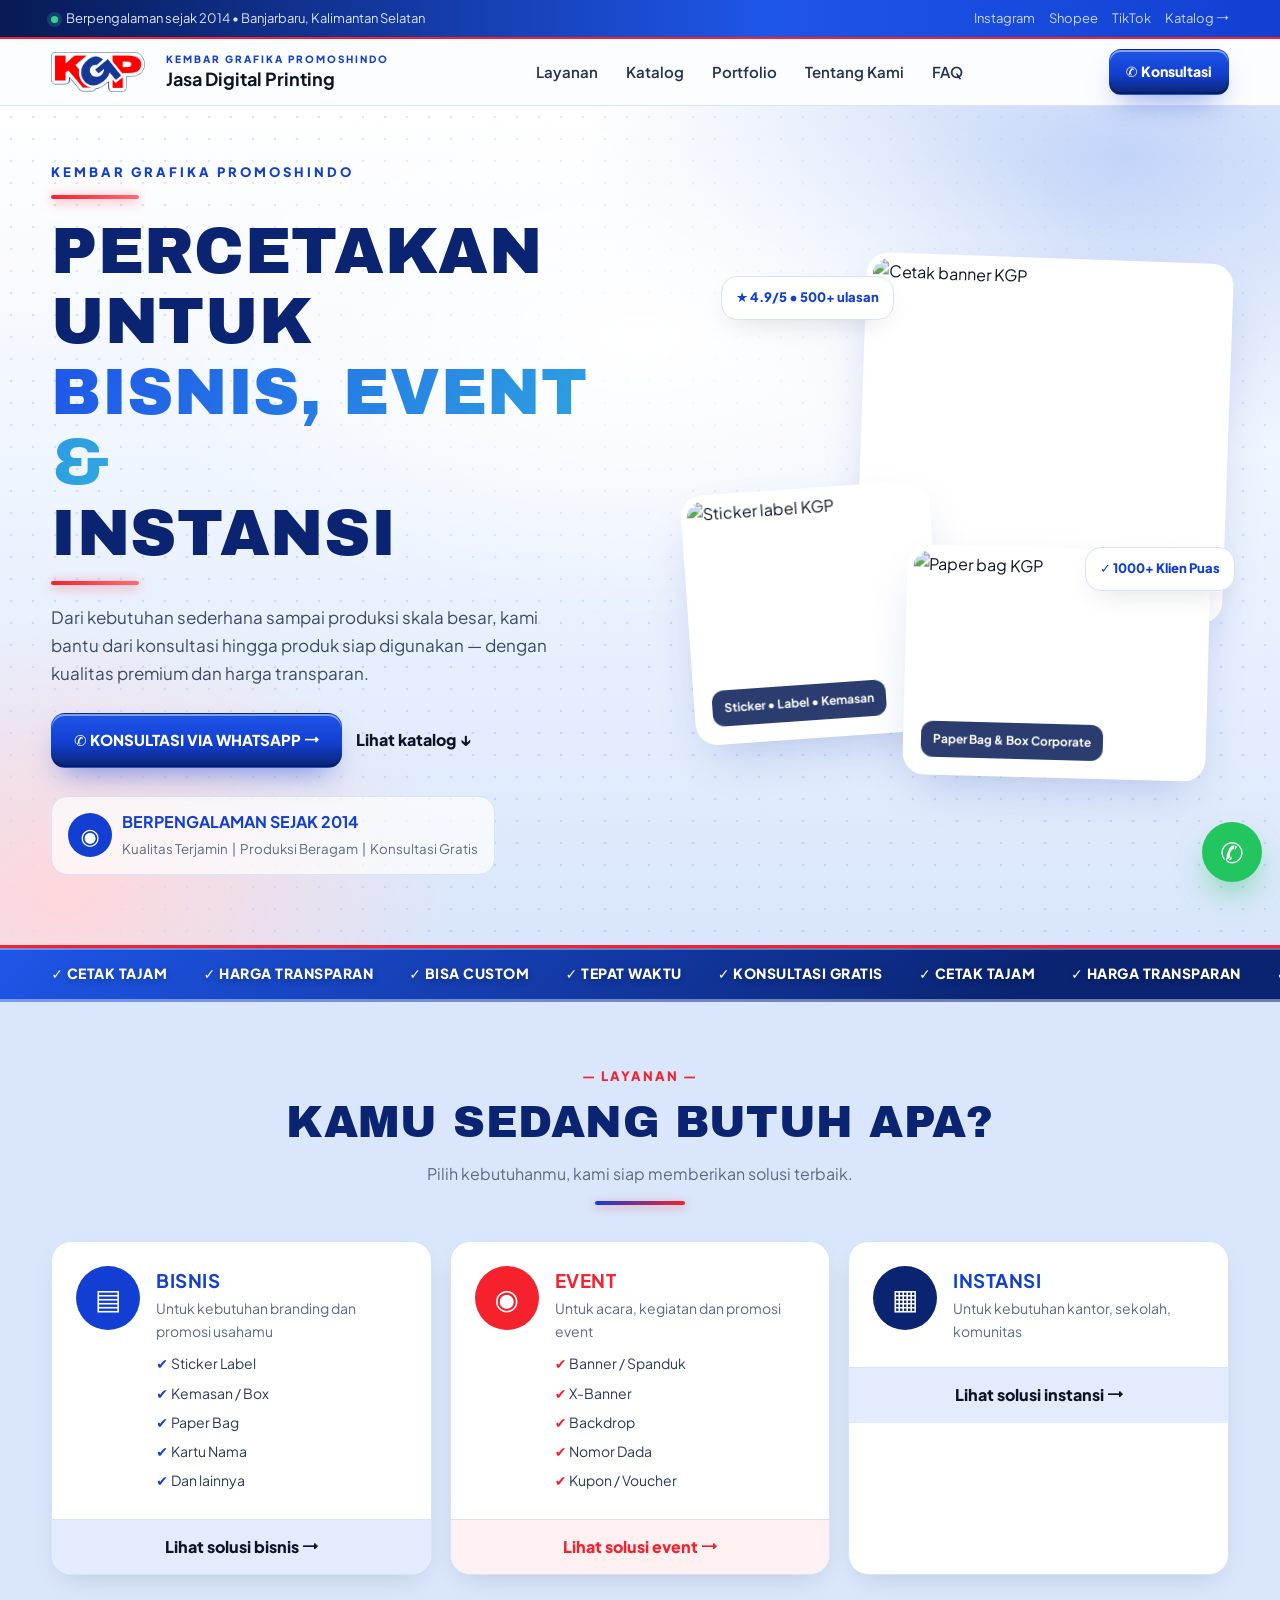
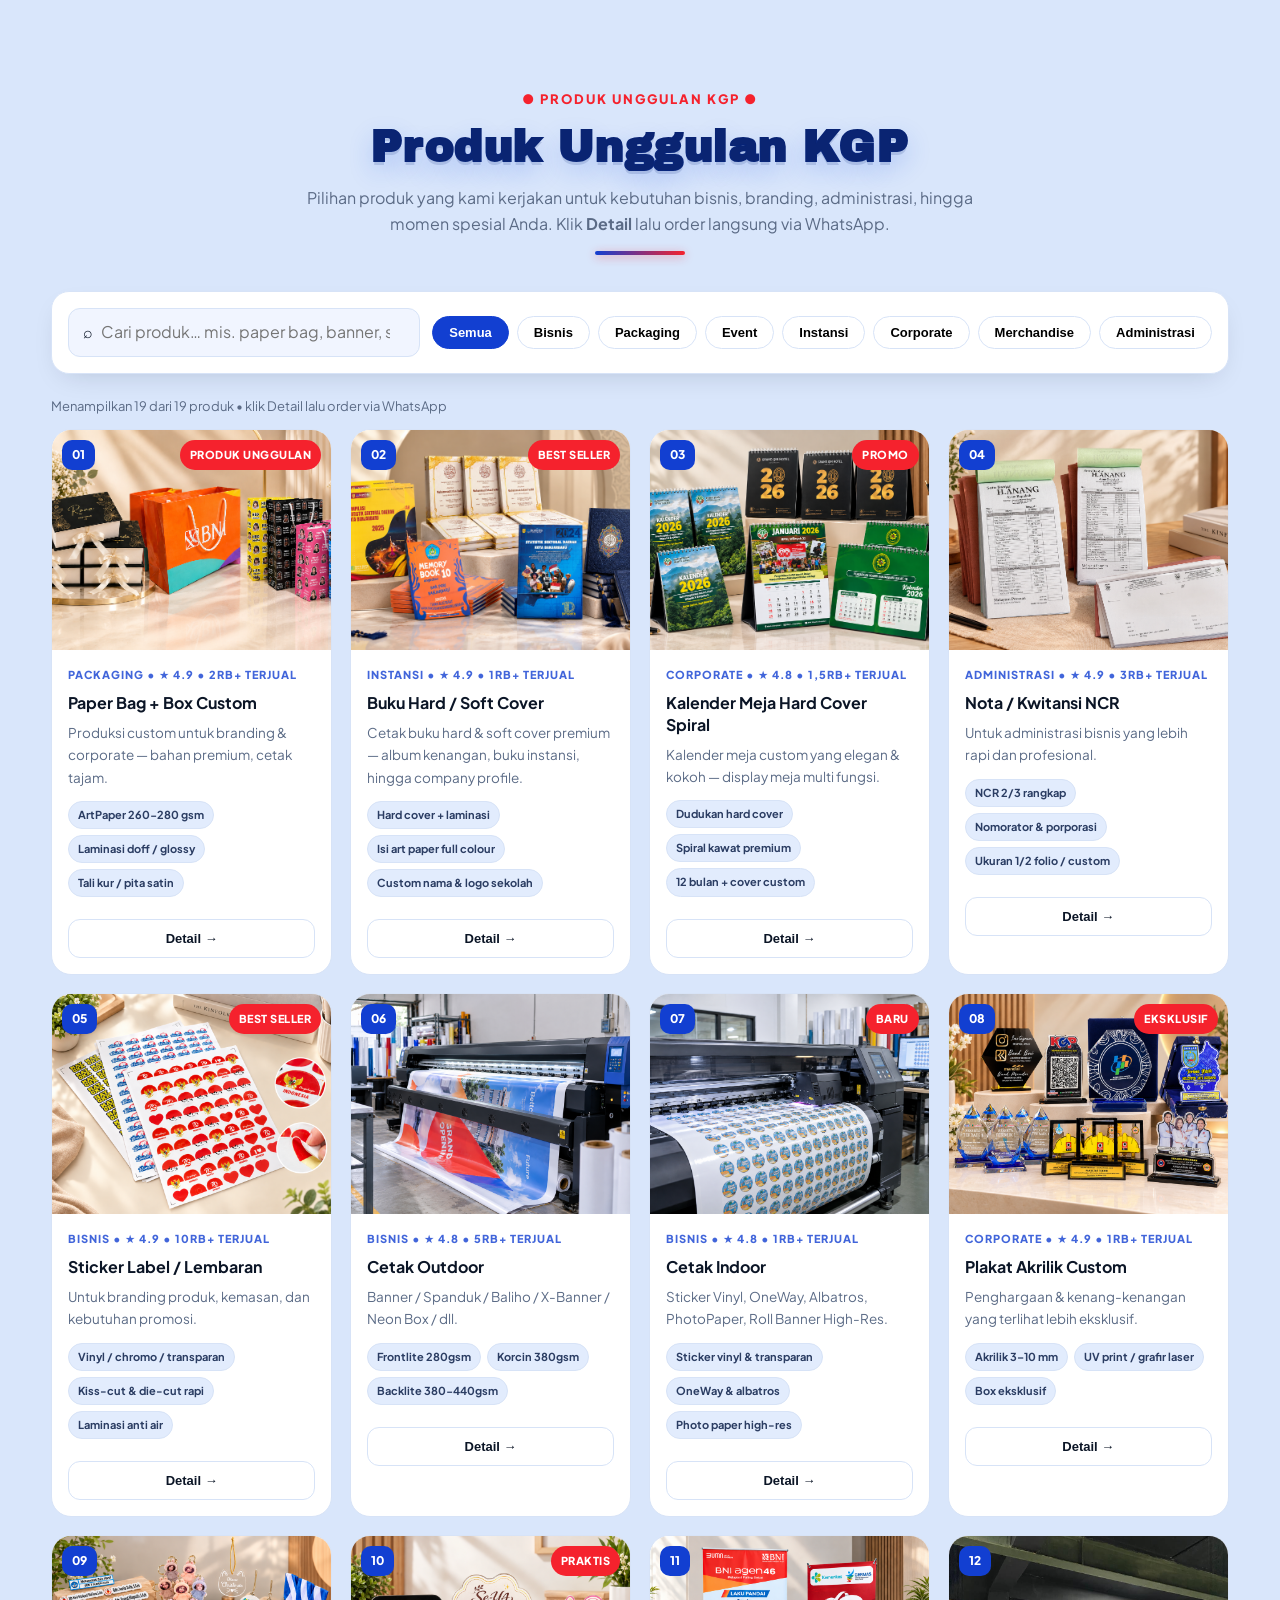
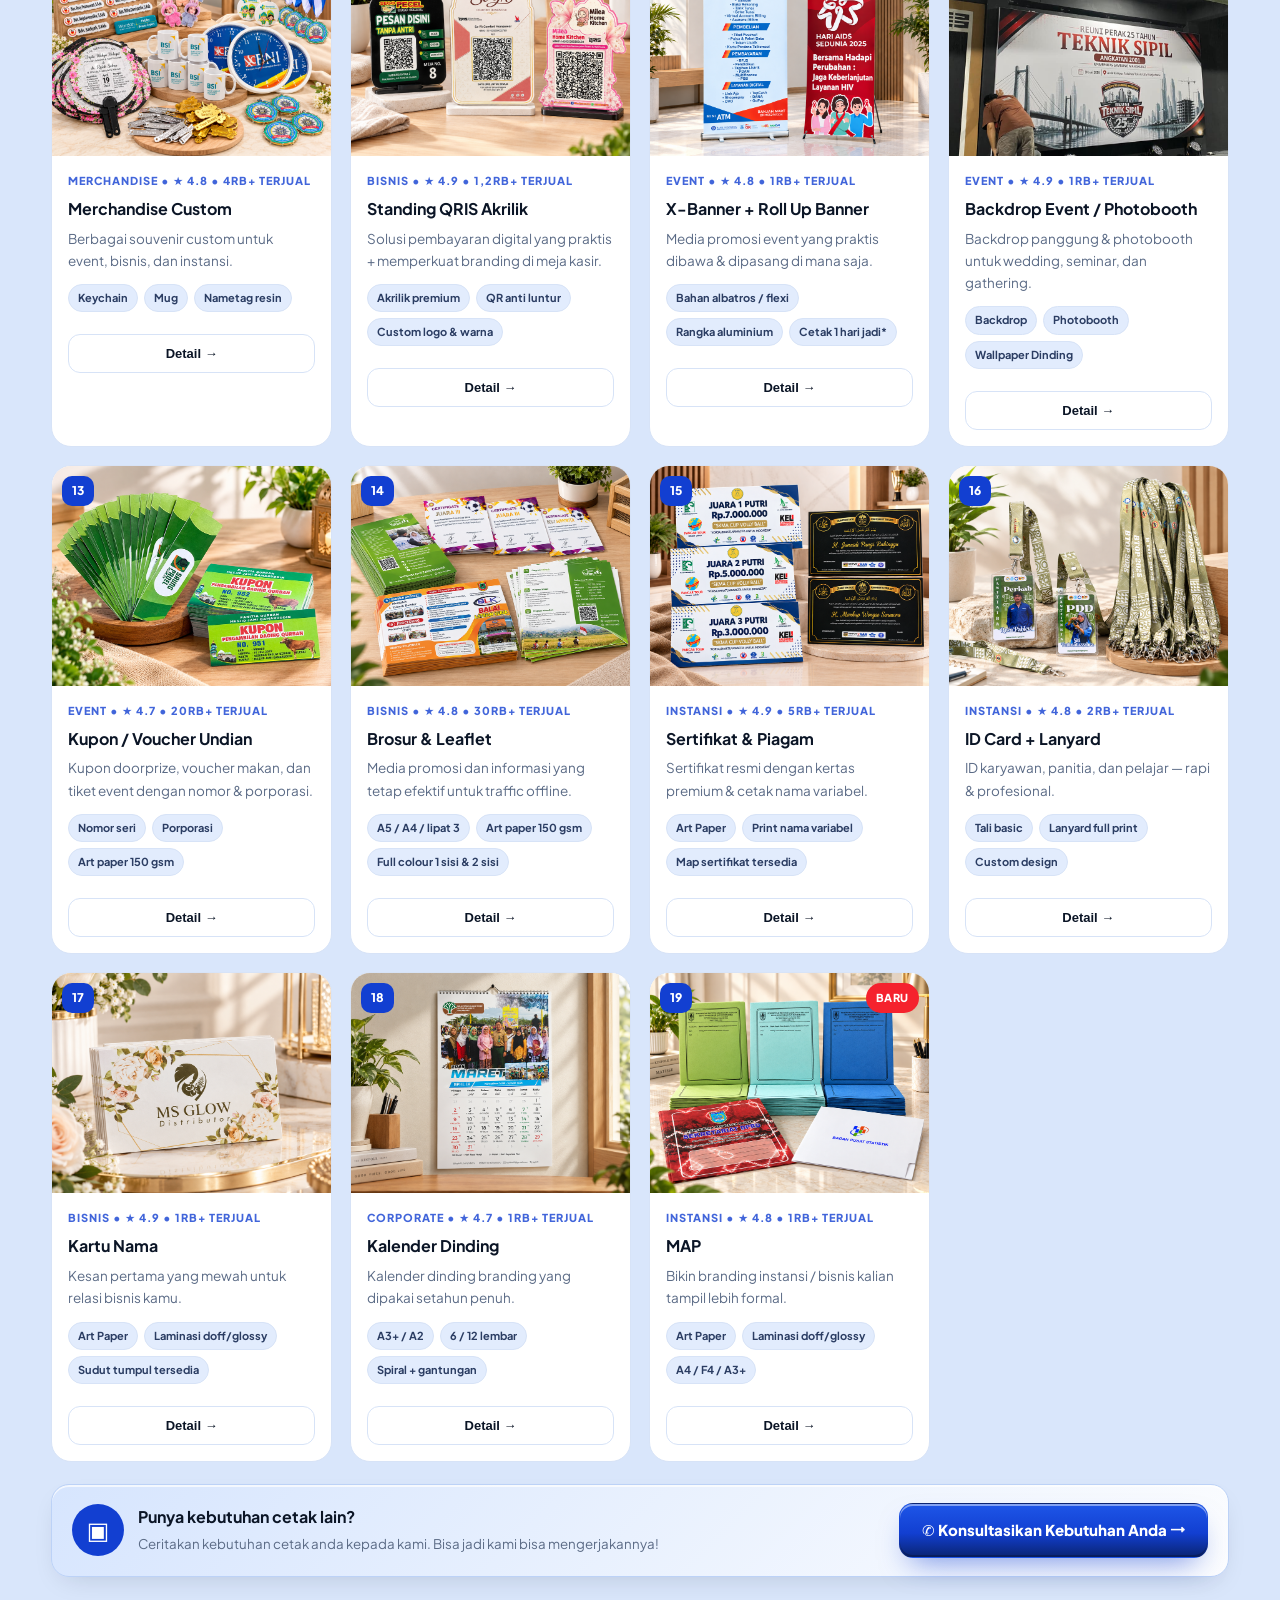
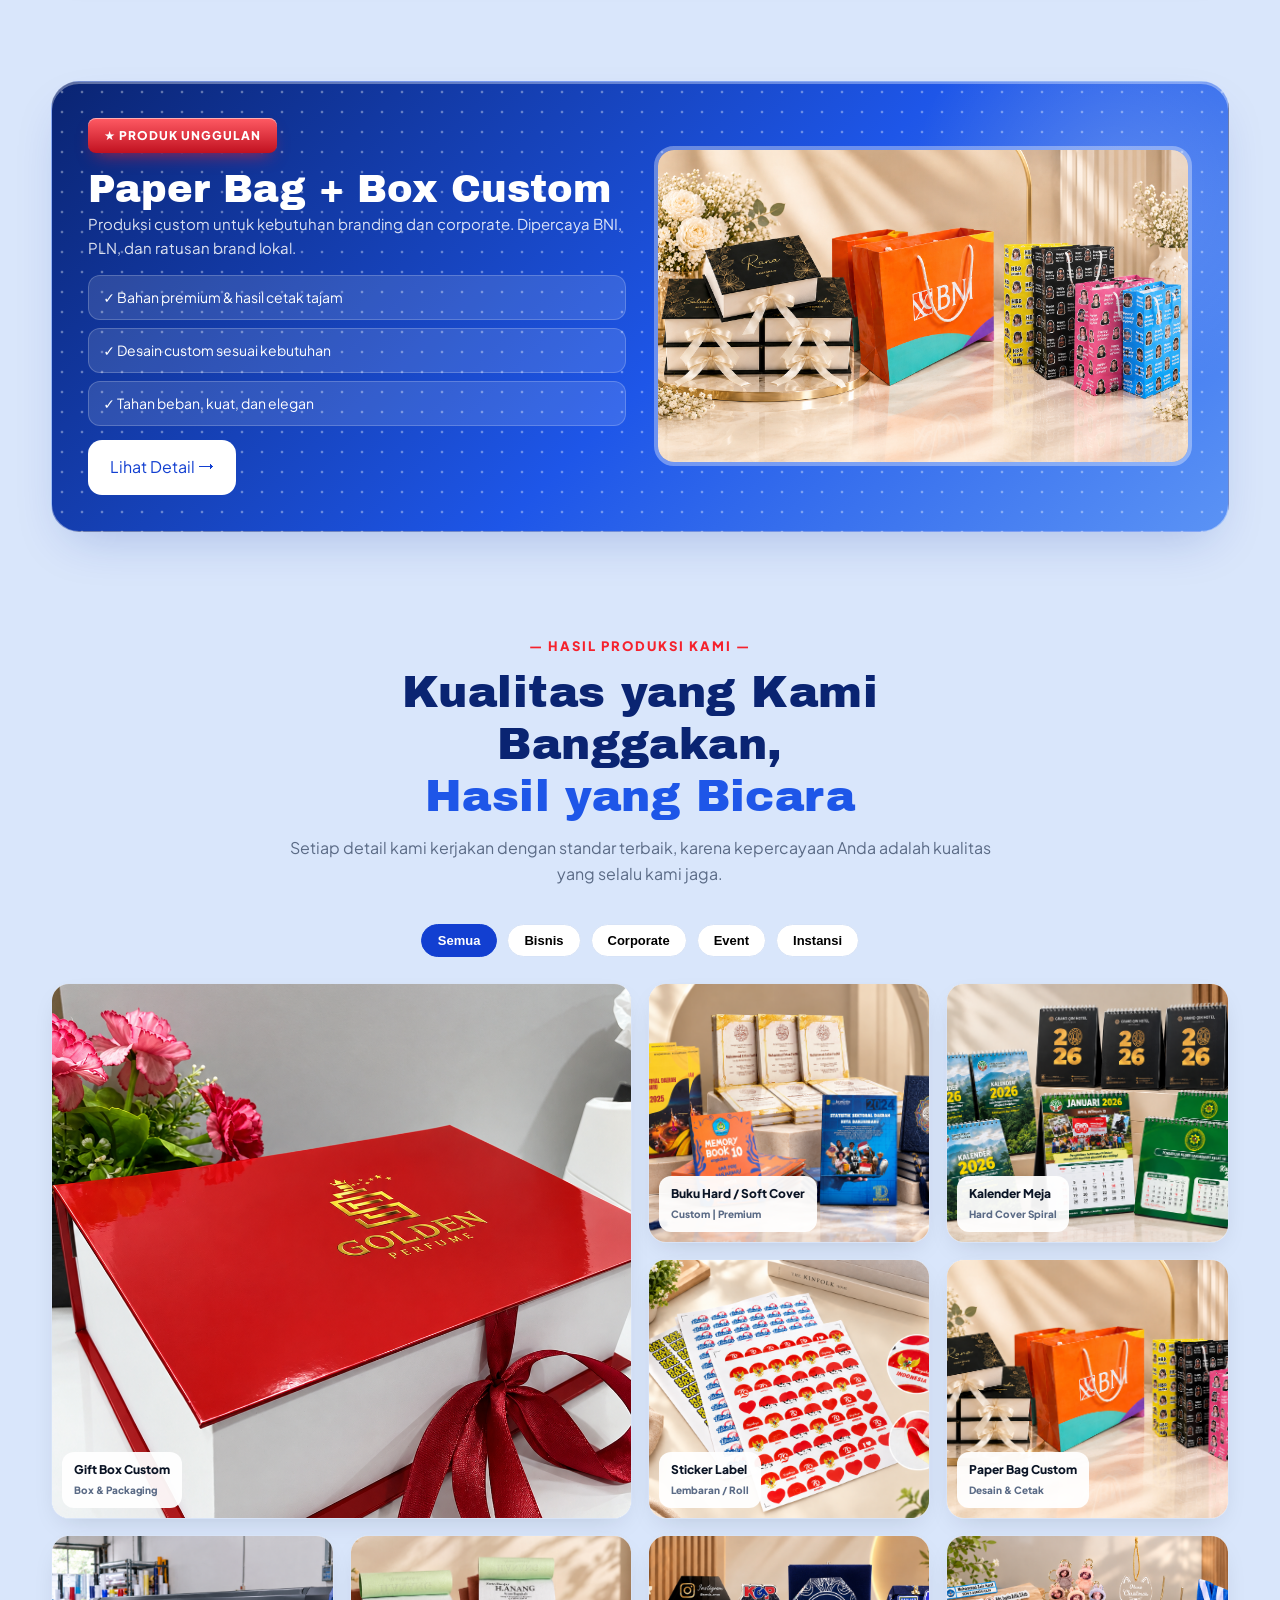
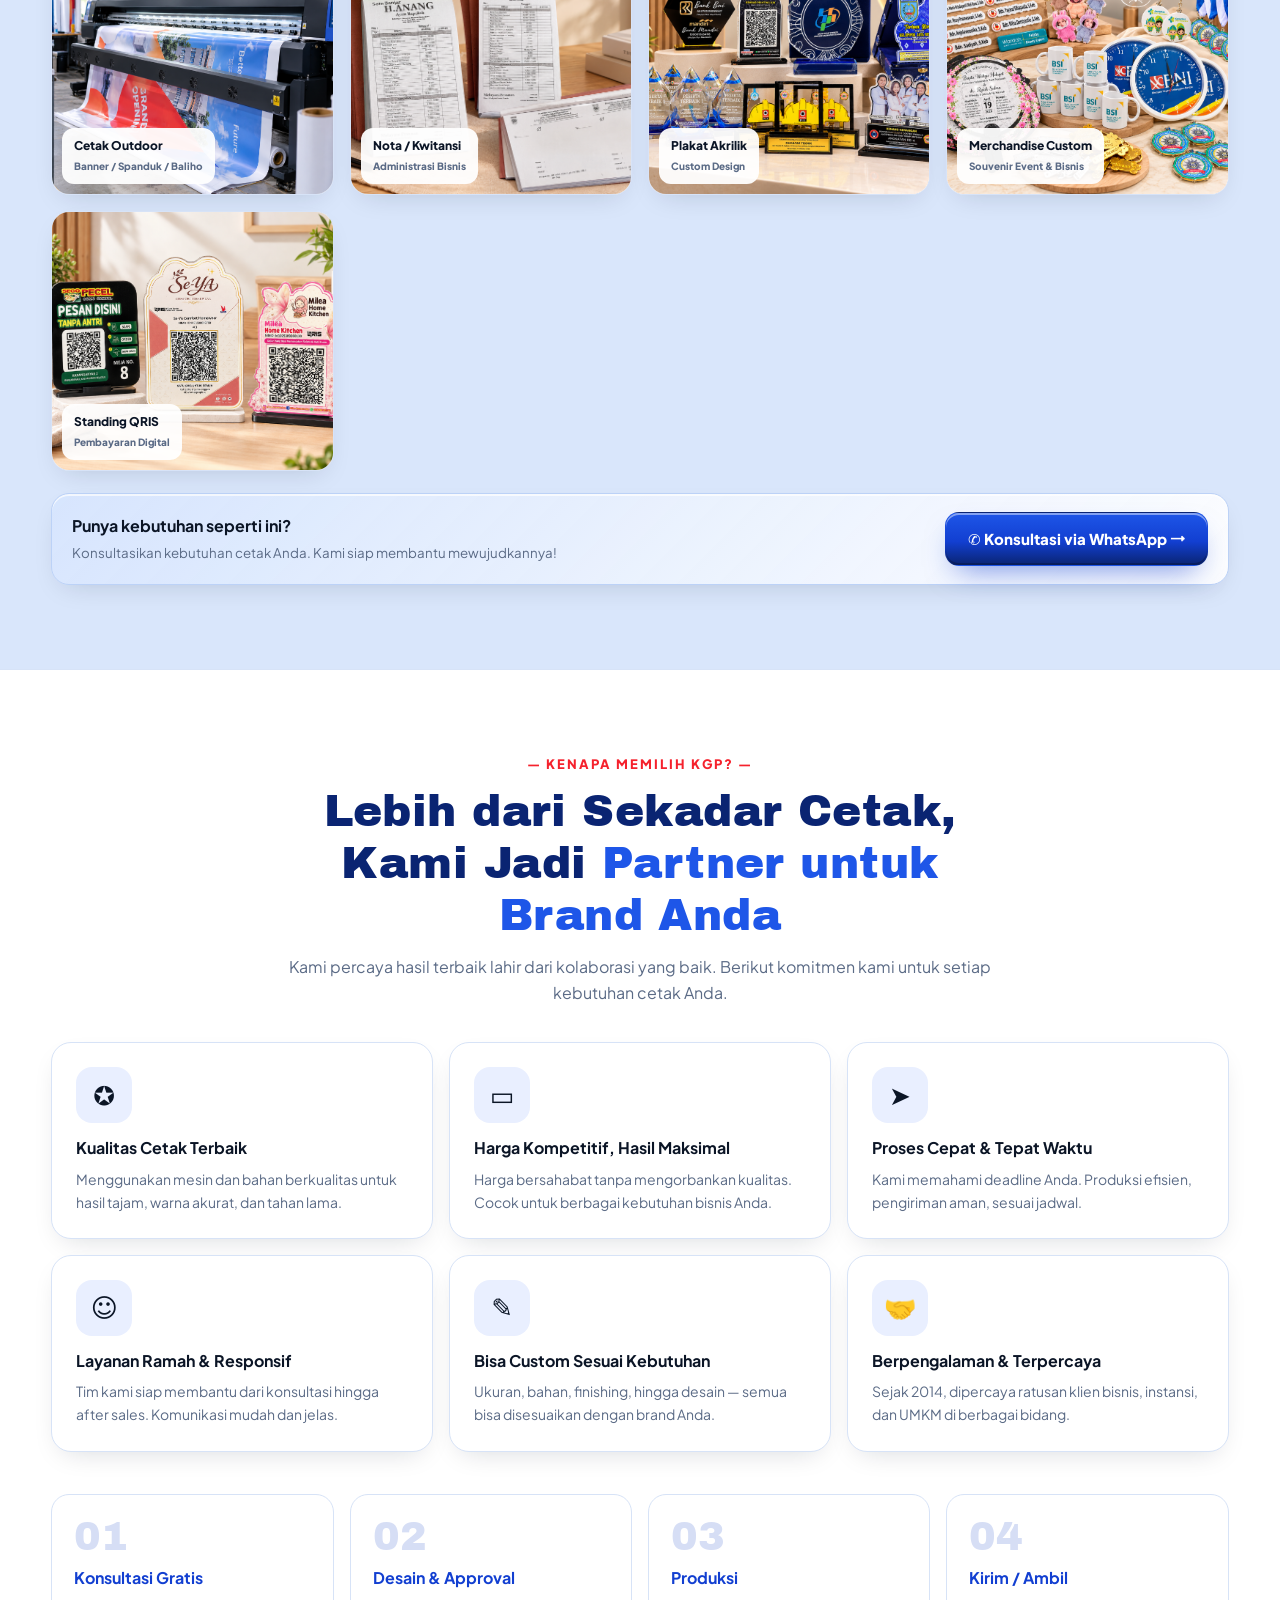
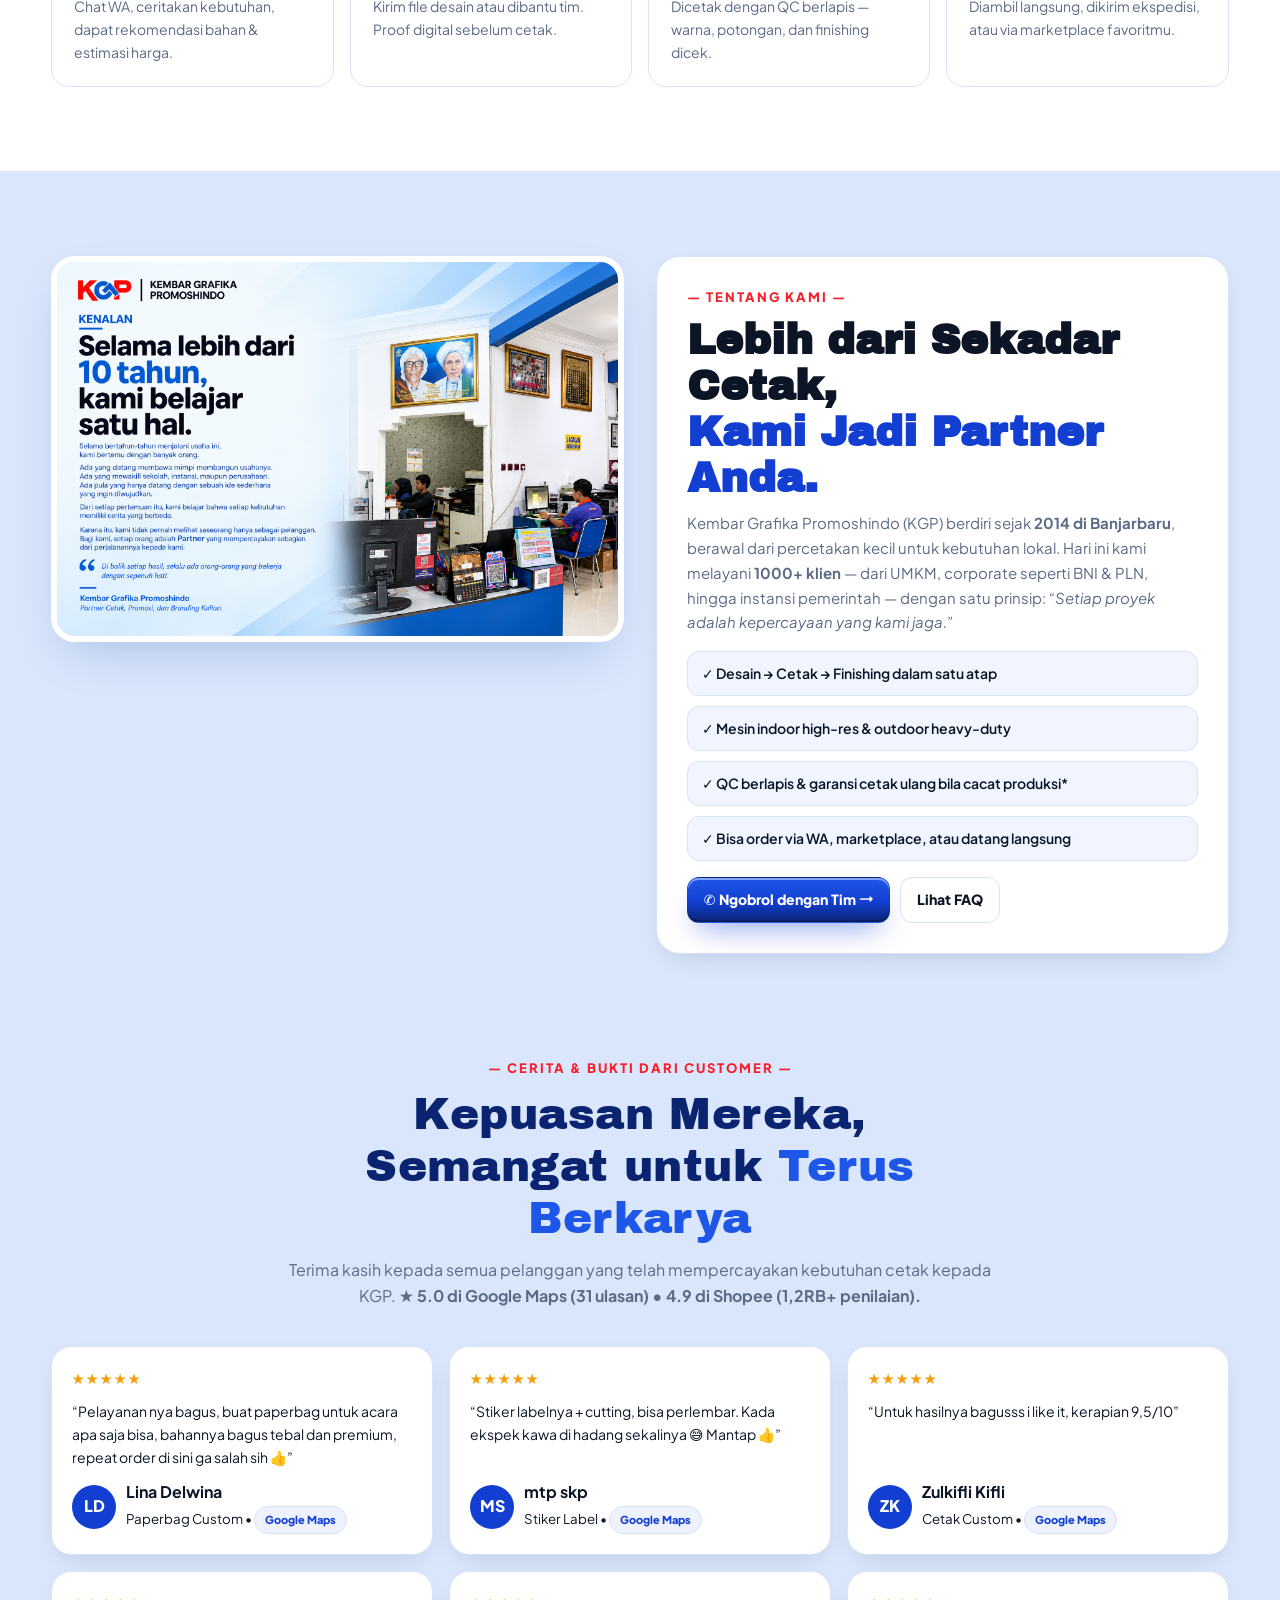
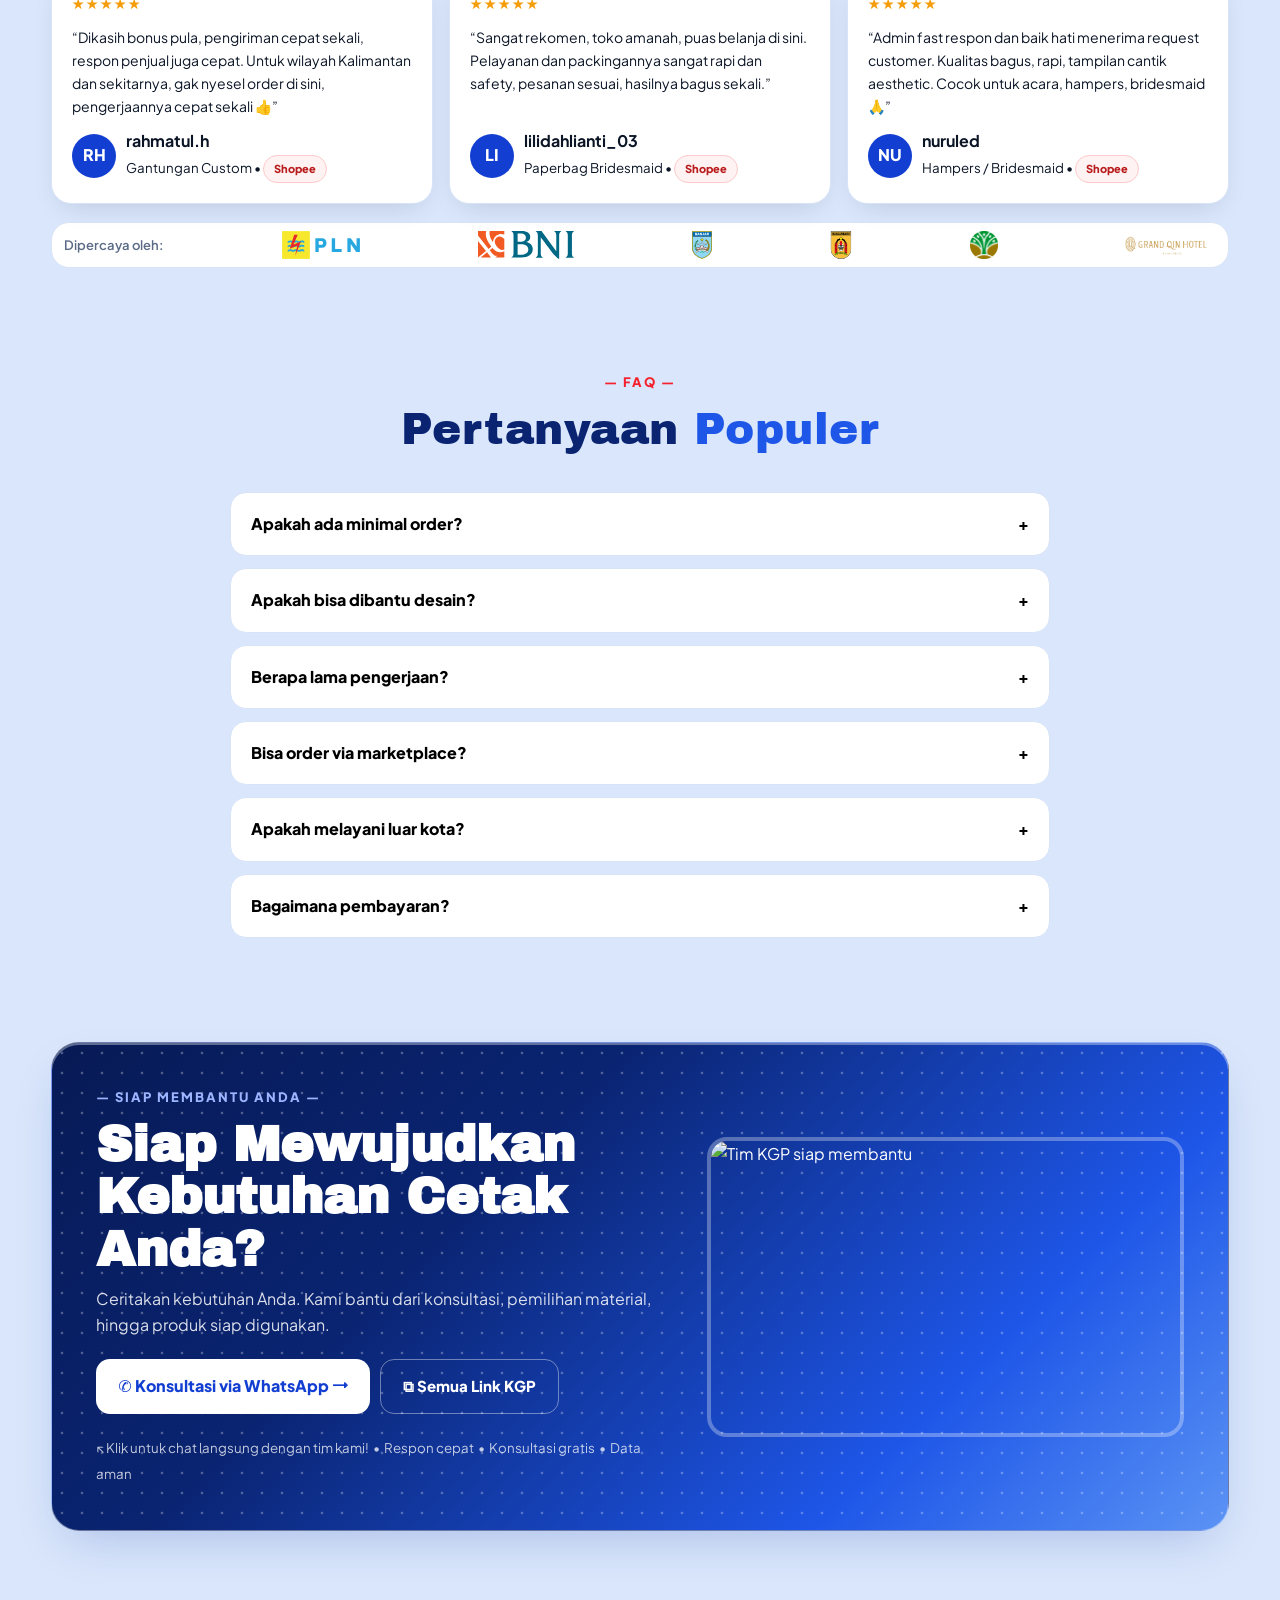
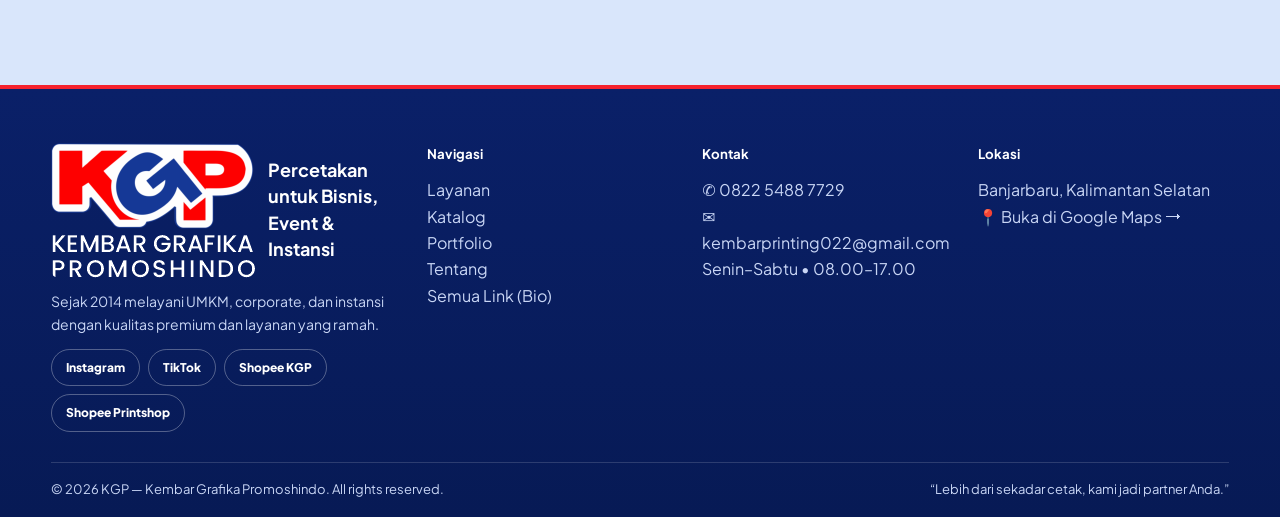
==== commit aa970d94: "Multi-kategori event+instansi, sederhanakan kartu instansi, footer tanpa box putih, v16" ====
--- a/index.html
+++ b/index.html
@@ -17,7 +17,7 @@
 <link rel="preconnect" href="https://fonts.googleapis.com">
 <link rel="preconnect" href="https://fonts.gstatic.com" crossorigin>
 <link href="https://fonts.googleapis.com/css2?family=Archivo+Black&family=Plus+Jakarta+Sans:wght@400;500;600;700;800&display=swap" rel="stylesheet">
-<link rel="stylesheet" href="css/style.css?v=15">
+<link rel="stylesheet" href="css/style.css?v=16">
 <link rel="icon" href="assets/logo-kgp-new.png">
 </head>
 <body>
@@ -118,8 +118,7 @@
       <div class="need reveal">
         <div class="need-top">
           <div class="need-icon">▦</div>
-          <div><h3>INSTANSI</h3><p style="font-size:14px;color:var(--muted)">Untuk kebutuhan kantor, sekolah, komunitas</p>
-          <ul><li>Spanduk</li><li>Brosur & Leaflet</li><li>Buku & Majalah</li><li>Sertifikat</li><li>ID Card</li></ul></div>
+          <div><h3>INSTANSI</h3><p style="font-size:14px;color:var(--muted)">Untuk kebutuhan kantor, sekolah, komunitas</p></div>
         </div>
         <a class="need-foot" href="#katalog" data-filter-link="instansi">Lihat solusi instansi ⭢</a>
       </div>
@@ -355,8 +354,8 @@
 <a class="float-wa" data-wa="Halo KGP! Saya mau tanya-tanya dulu." href="#" target="_blank" rel="noopener" aria-label="Chat WhatsApp">✆</a>
 <button class="to-top" id="toTop" aria-label="Ke atas">↑</button>
 
-<script src="js/config.js?v=15"></script>
-<script src="js/products-data.js?v=15"></script>
-<script src="js/app.js?v=15"></script>
+<script src="js/config.js?v=16"></script>
+<script src="js/products-data.js?v=16"></script>
+<script src="js/app.js?v=16"></script>
 </body>
 </html>
--- a/css/style.css
+++ b/css/style.css
@@ -34,7 +34,7 @@
 .logo{display:flex;align-items:center;gap:12px;font-weight:800}
 .logo-img{width:340px;height:auto;display:block}
 .logo-icon{height:40px;width:auto;display:block;flex-shrink:0}
-.foot-logo{background:#fff;border-radius:8px;padding:4px 8px;width:340px}
+.foot-logo{background:transparent;border-radius:8px;padding:0;width:340px}
 .logo small{display:block;font-size:10px;letter-spacing:2px;color:var(--navy);font-weight:800}
 .logo b{font-size:18px;line-height:1}
 .nav-links{display:flex;gap:28px;font-weight:600;font-size:15px}
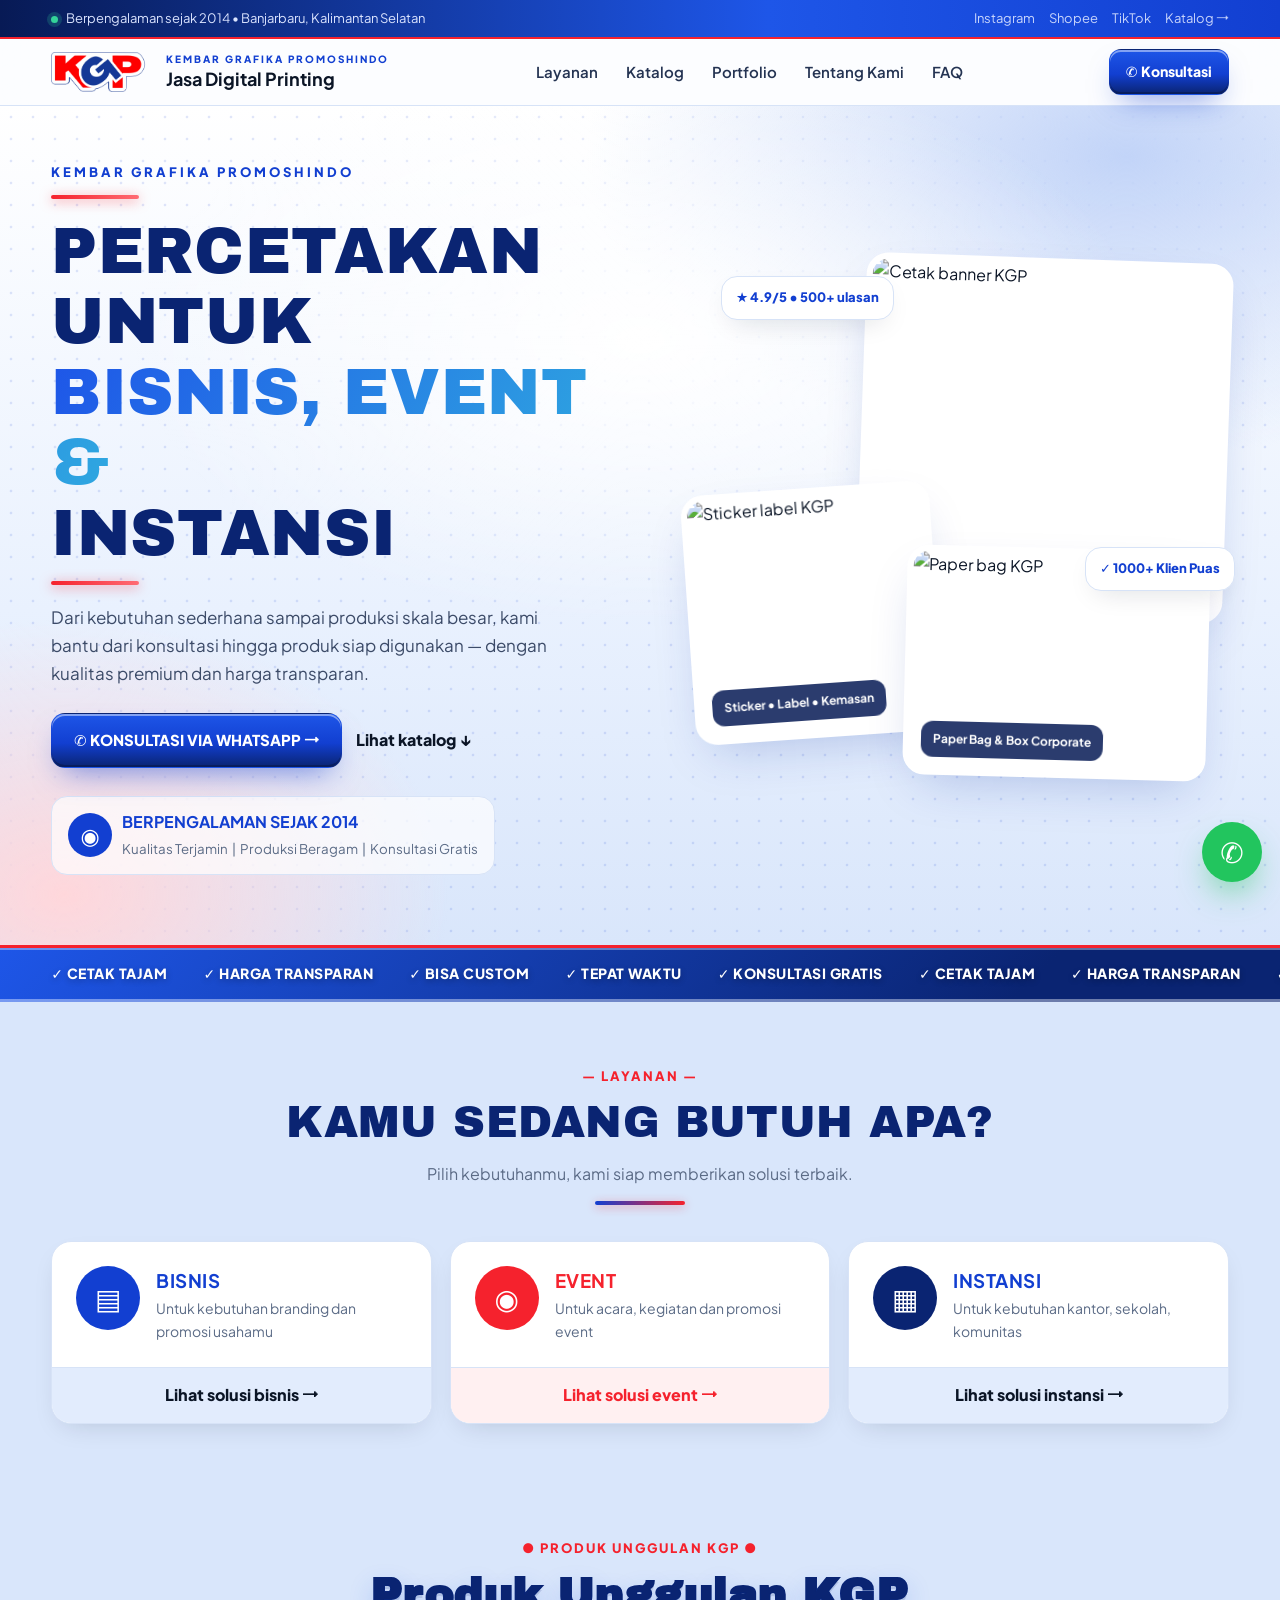
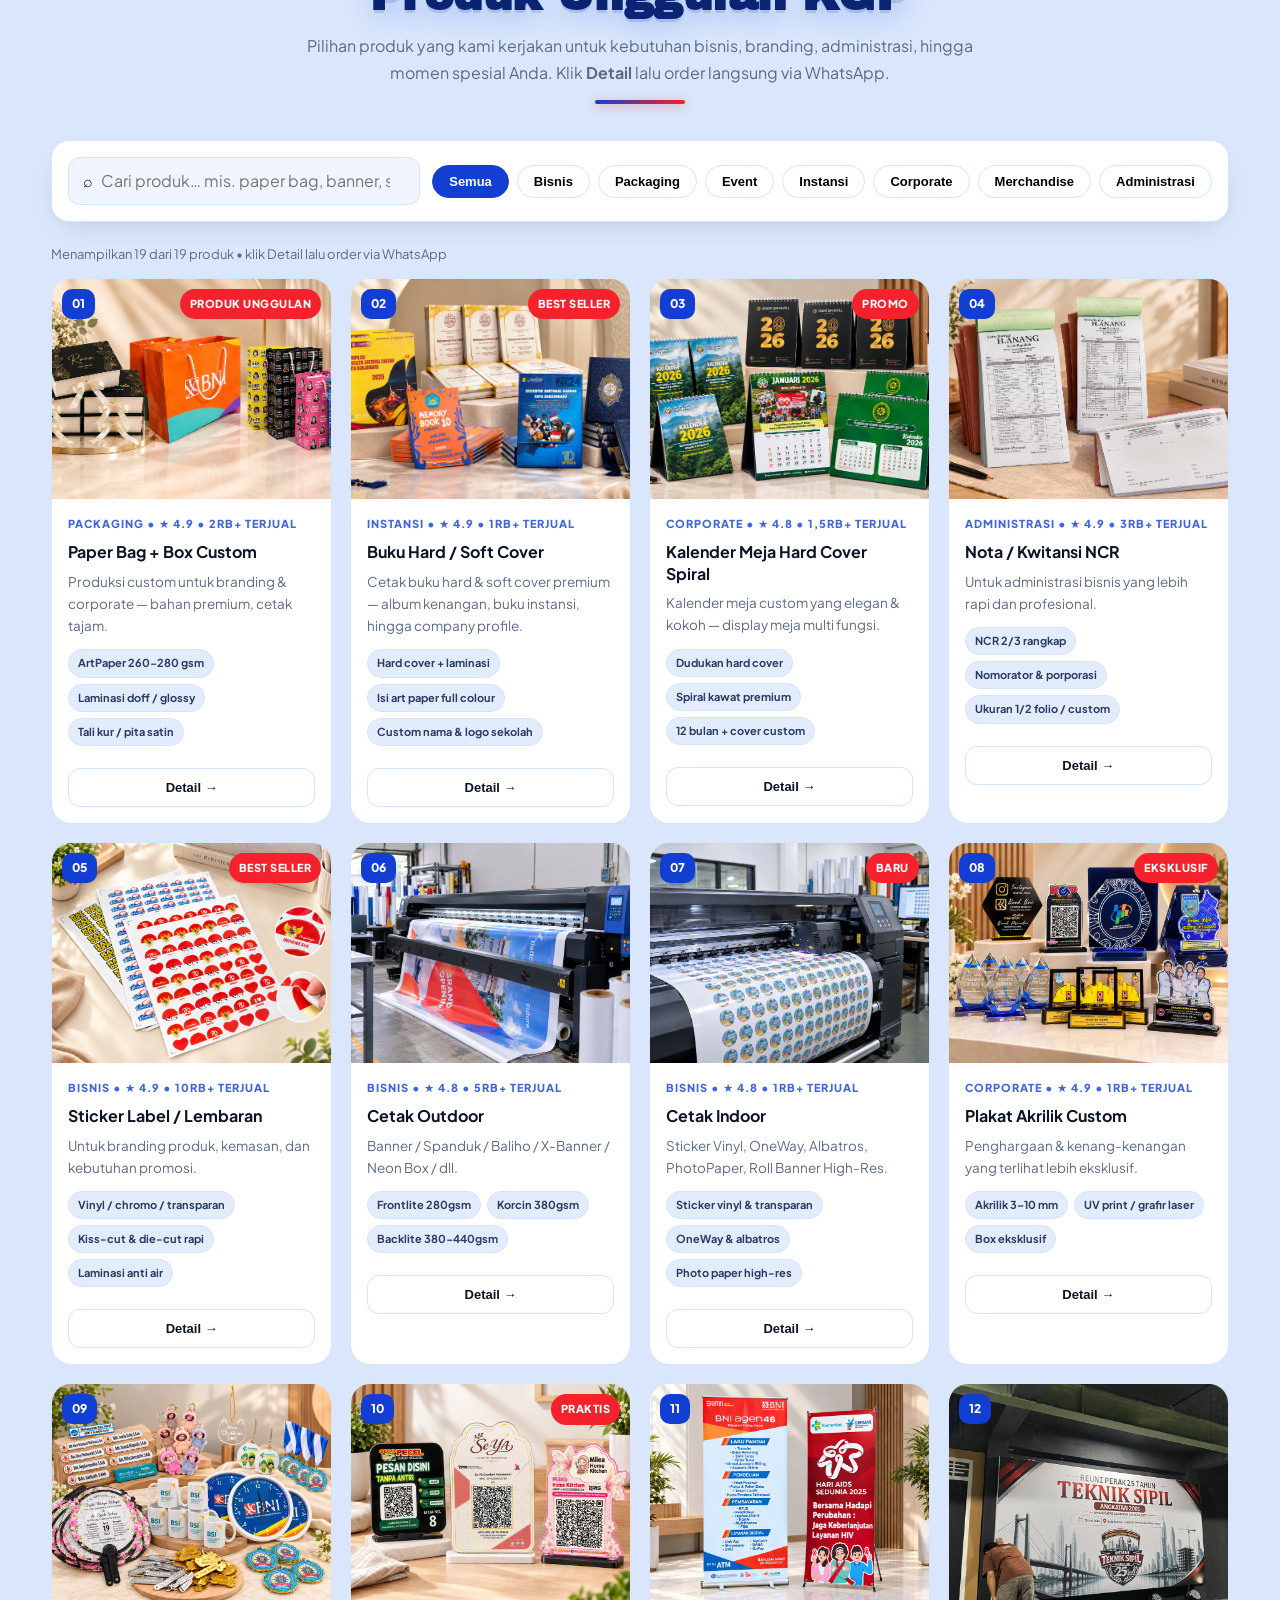
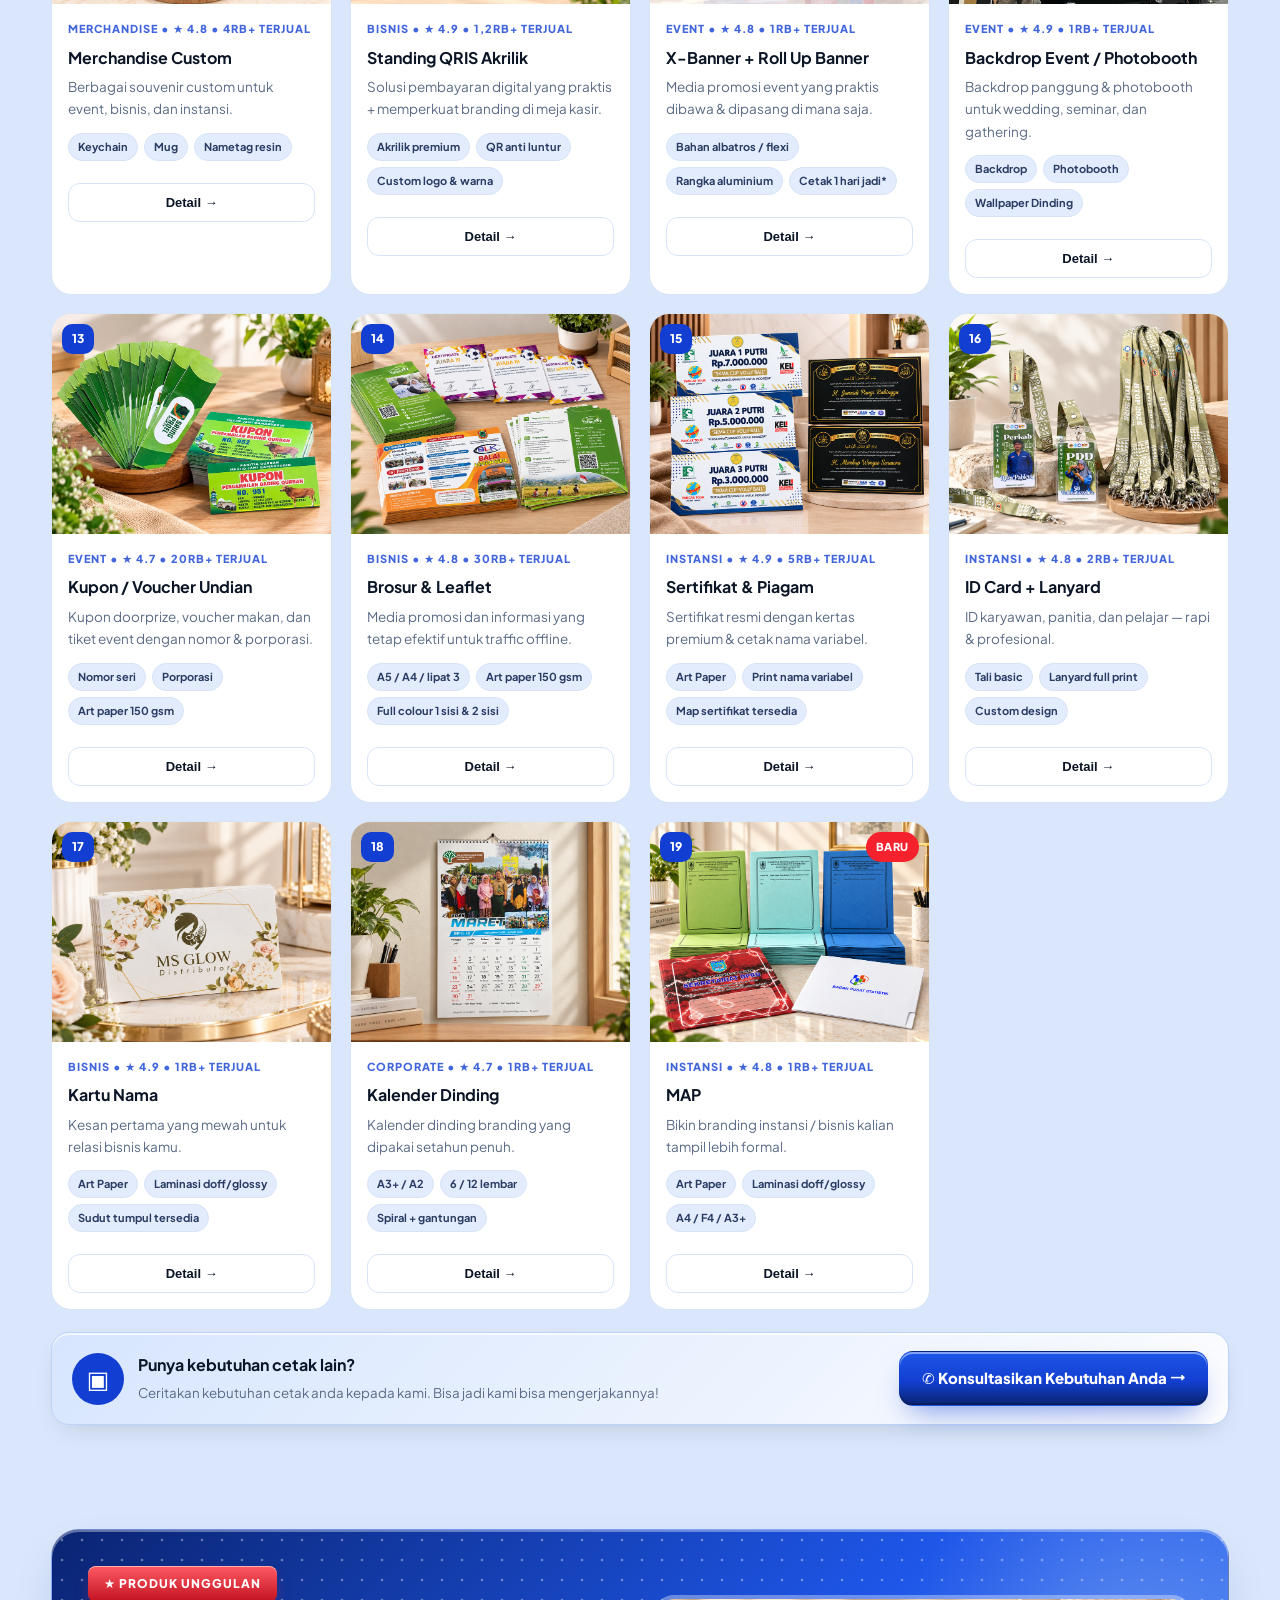
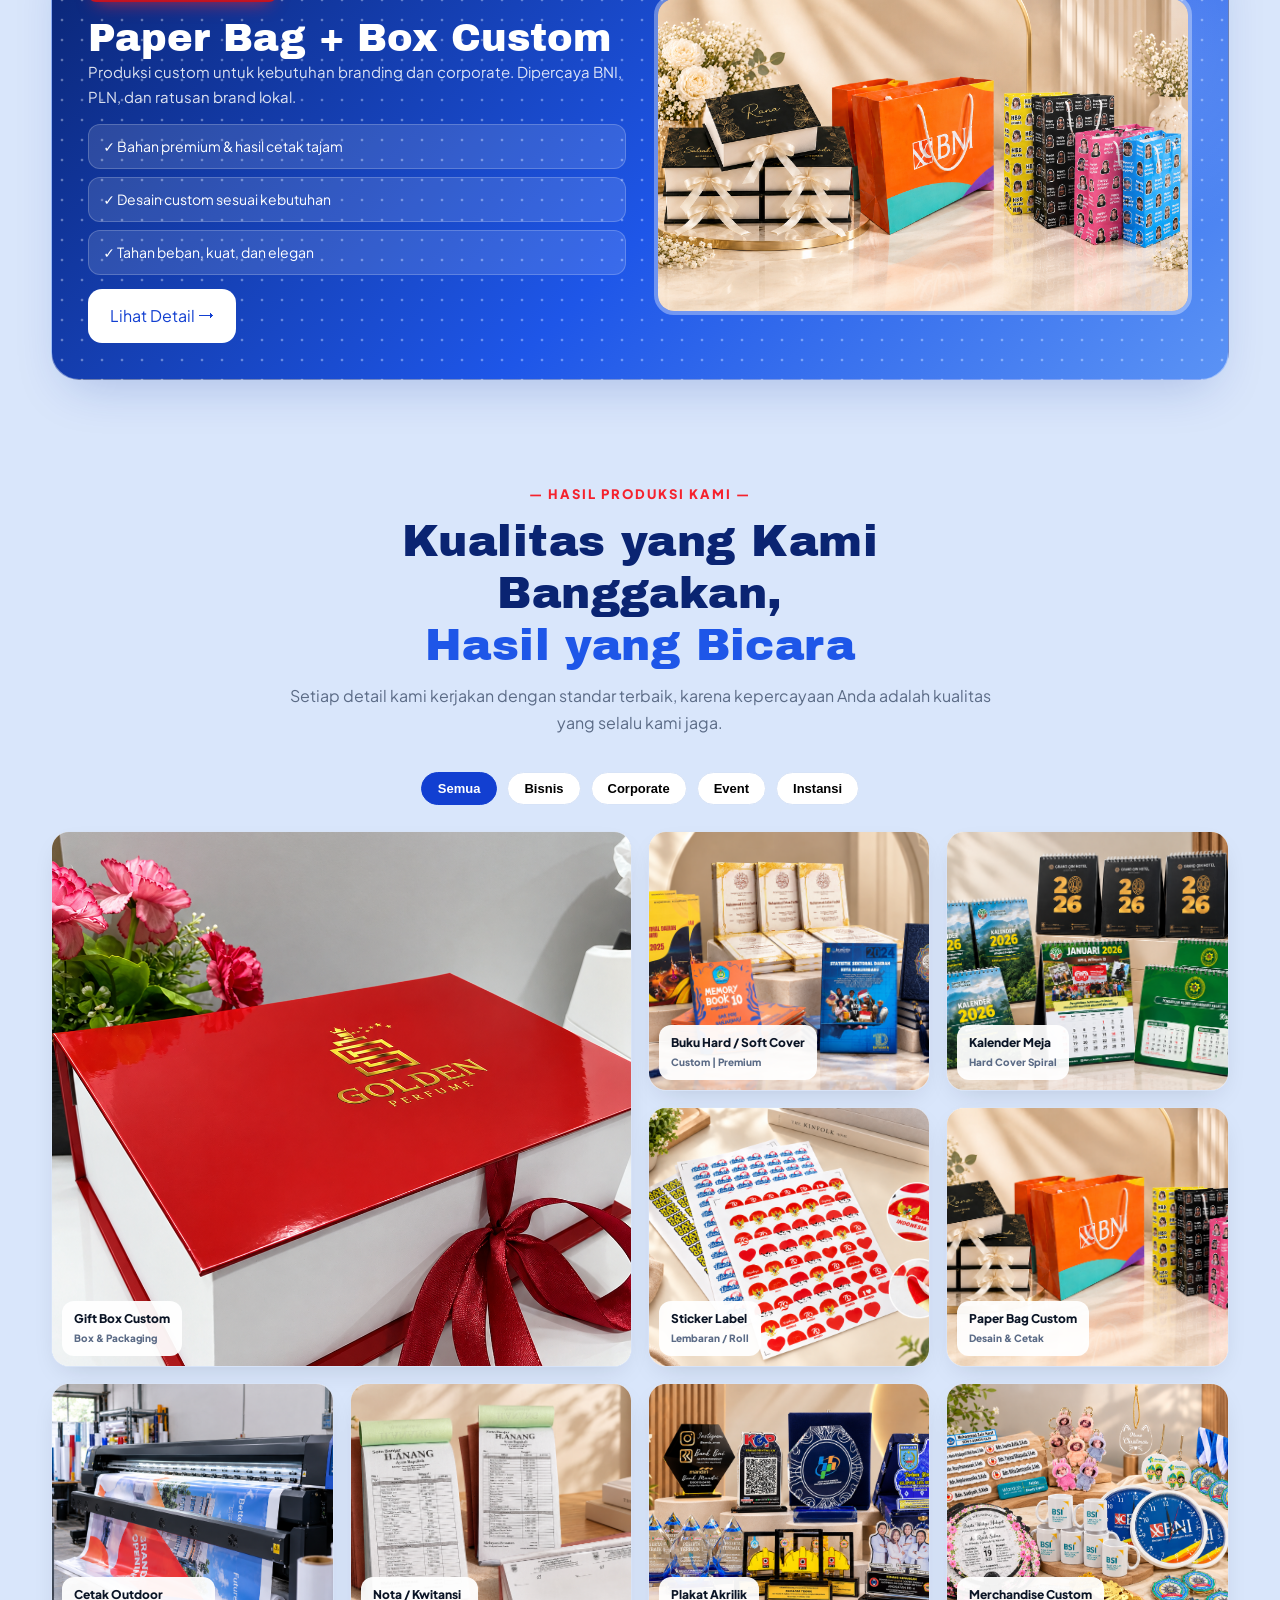
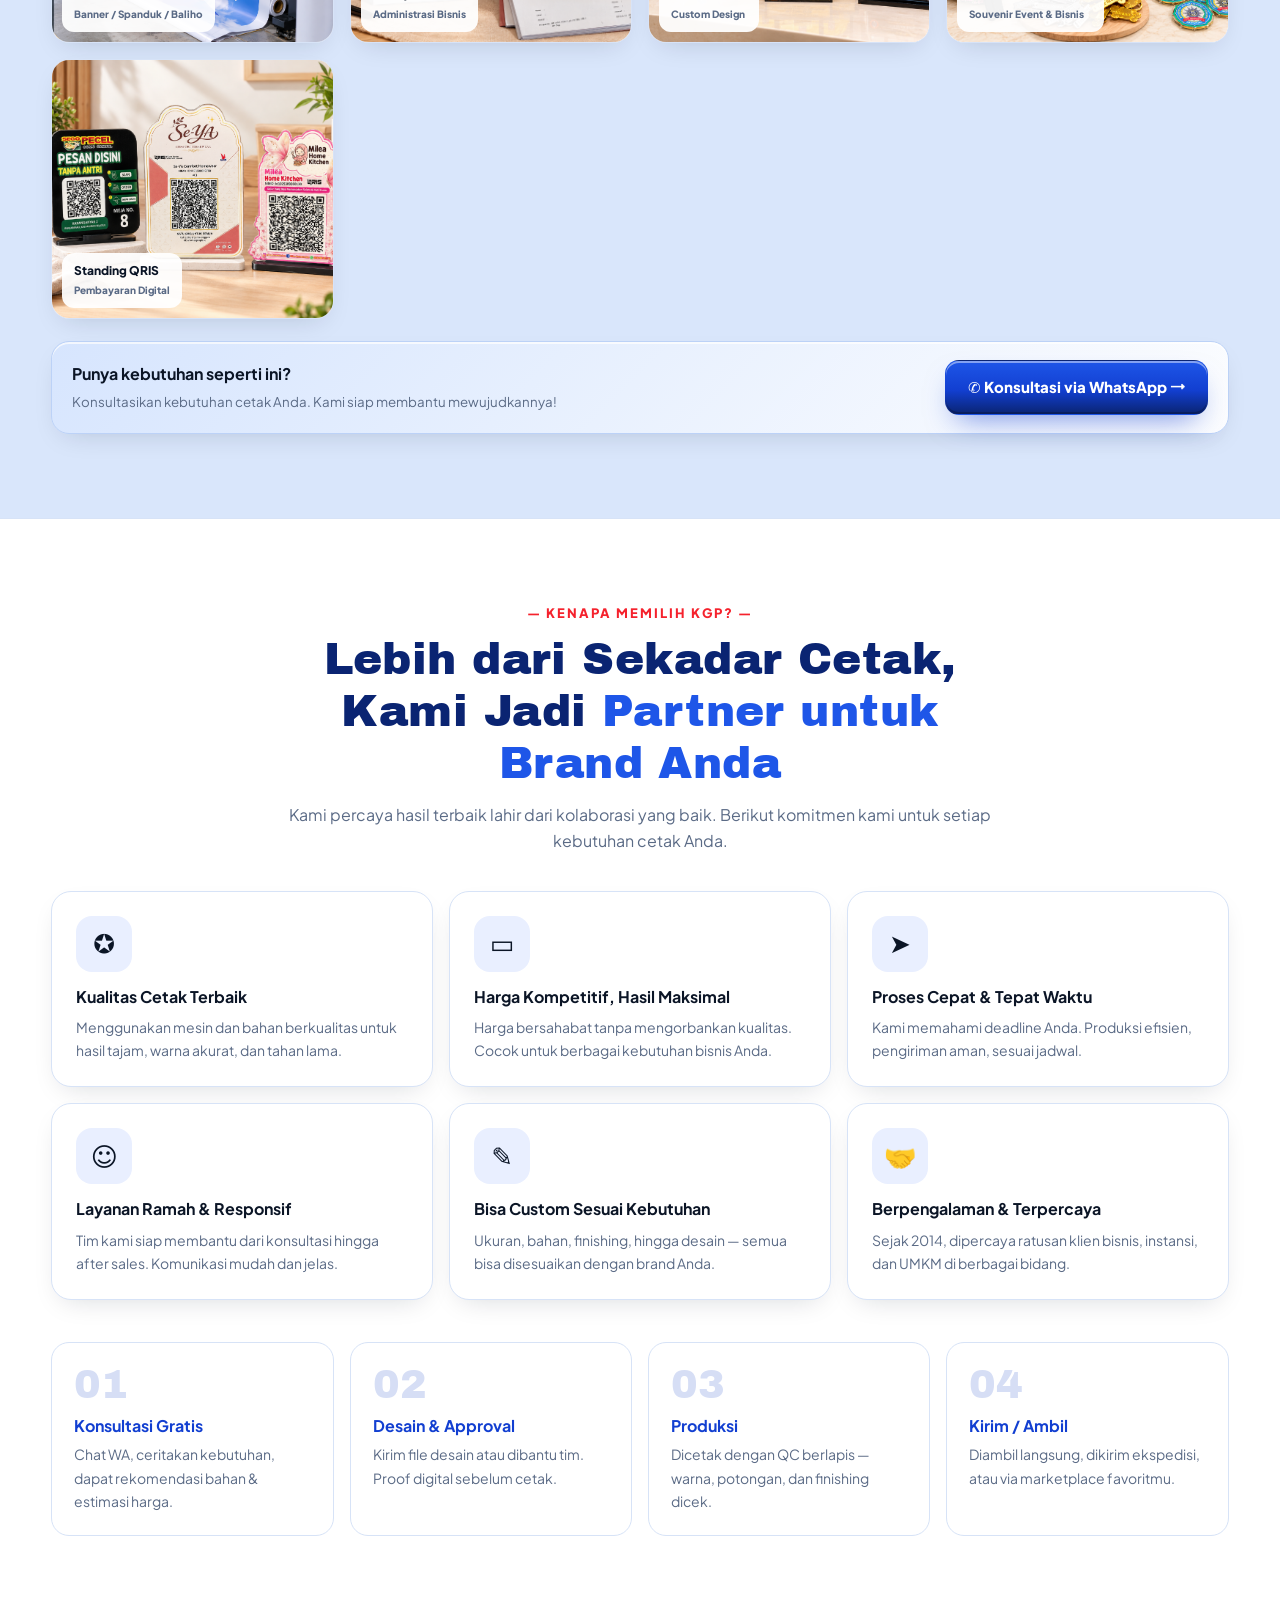
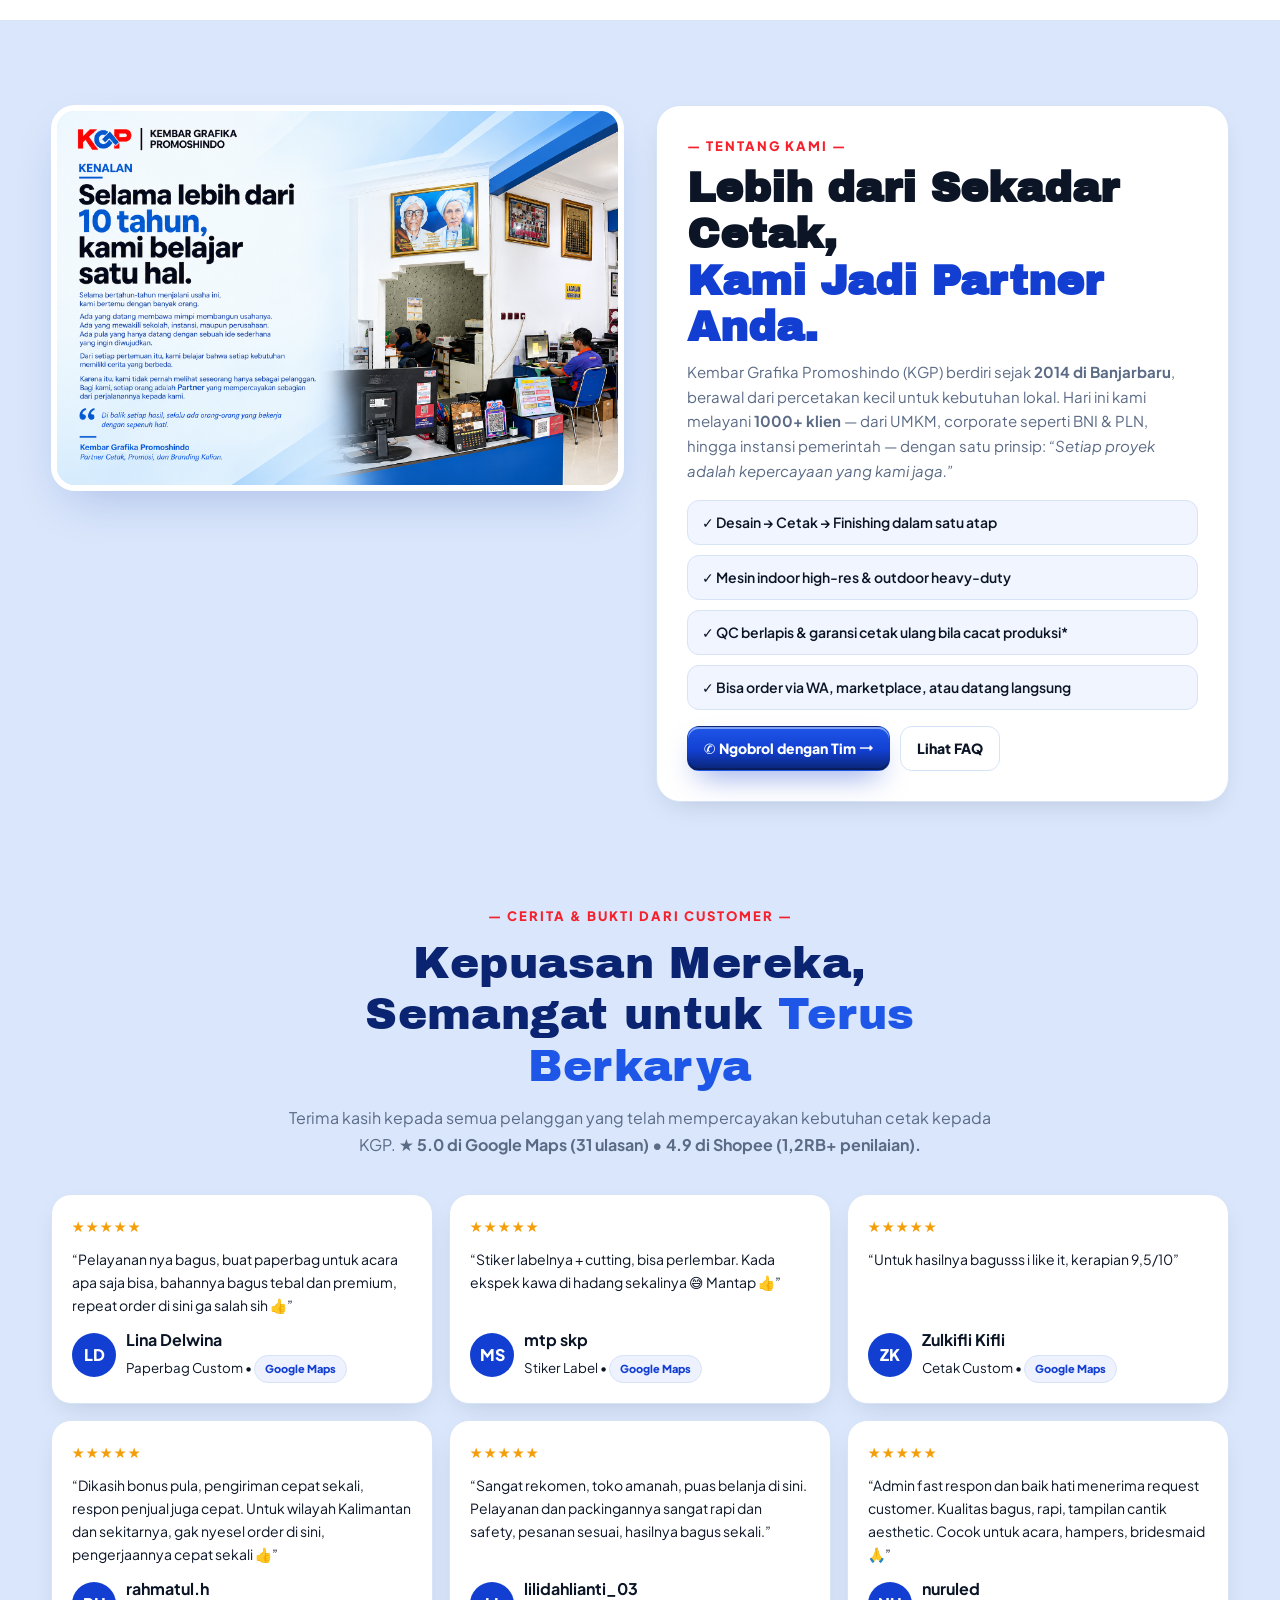
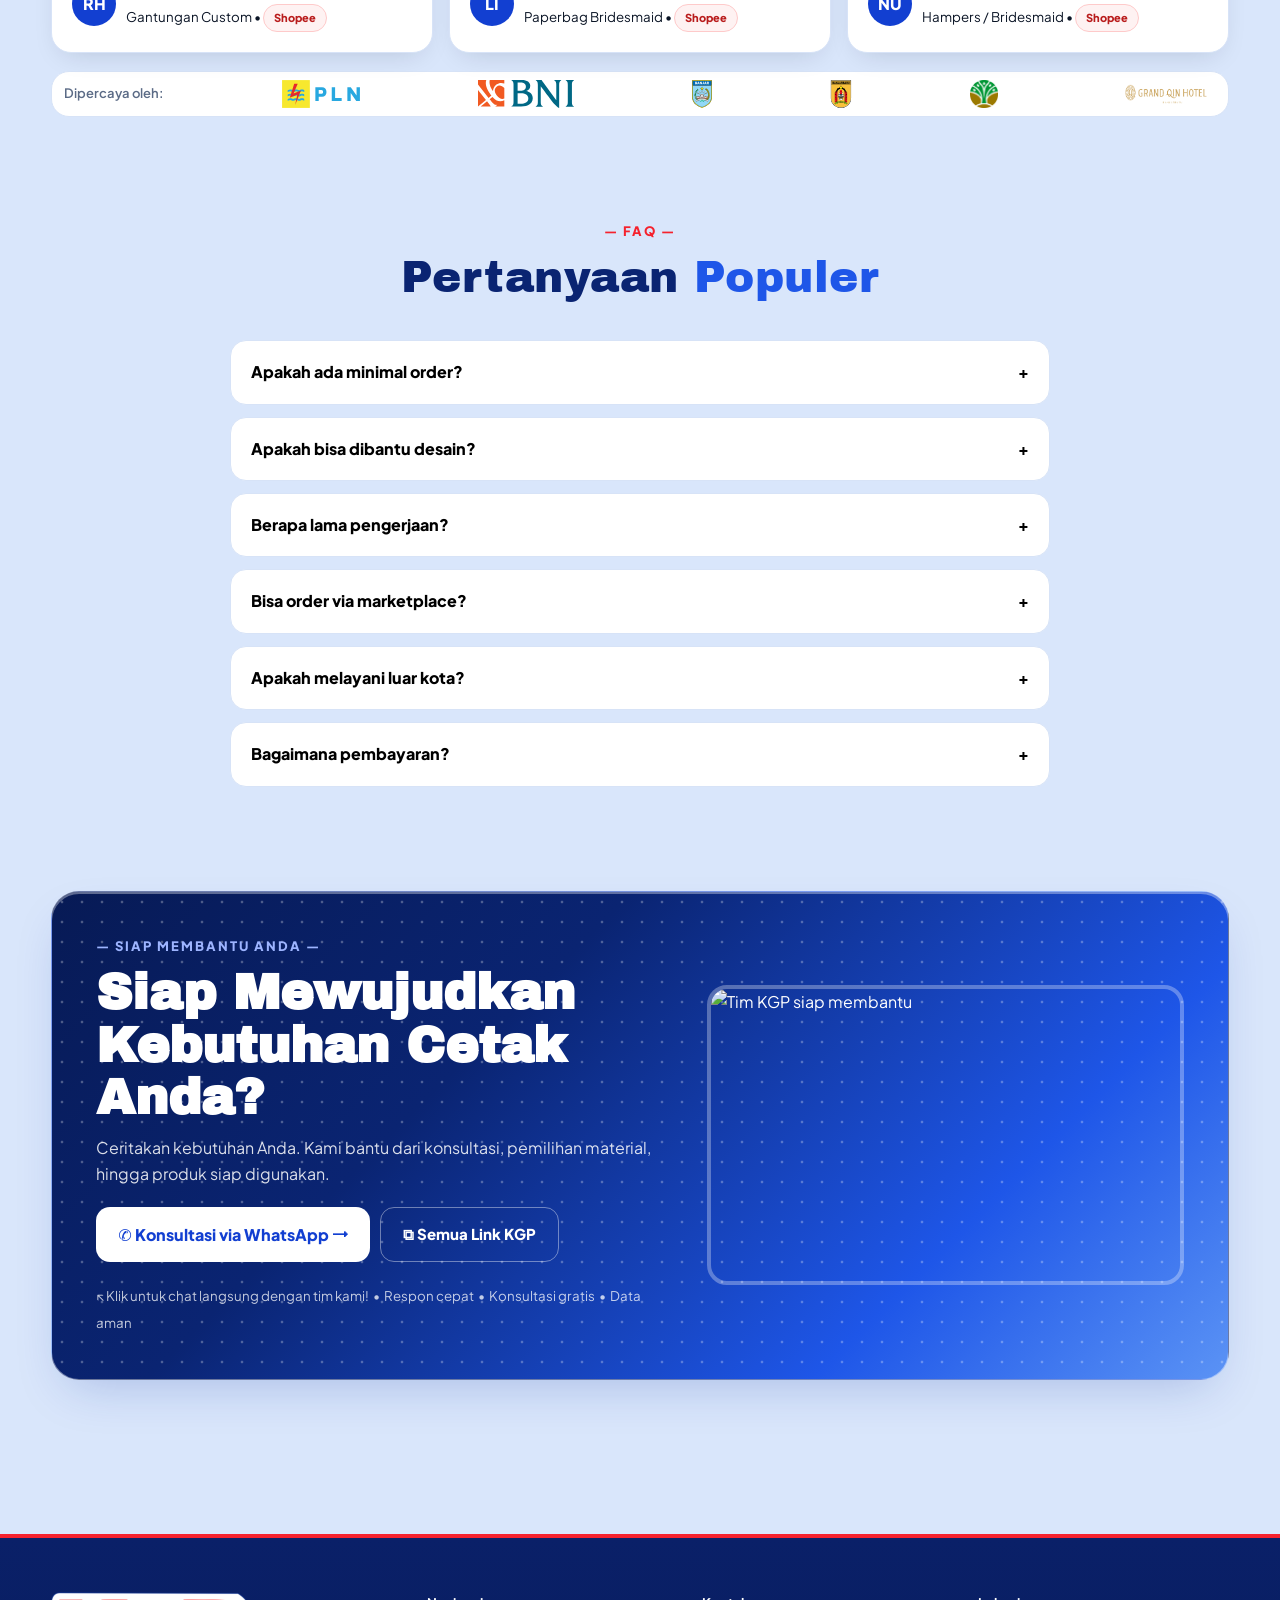
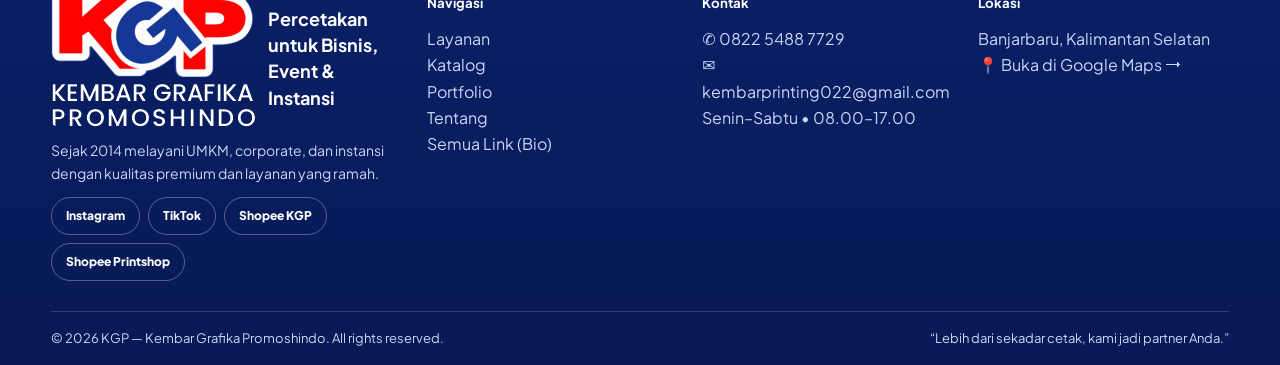
==== commit ab06115b: "Sederhanakan kartu bisnis+event tanpa list produk" ====
--- a/index.html
+++ b/index.html
@@ -102,16 +102,14 @@
       <div class="need reveal">
         <div class="need-top">
           <div class="need-icon">▤</div>
-          <div><h3>BISNIS</h3><p style="font-size:14px;color:var(--muted)">Untuk kebutuhan branding dan promosi usahamu</p>
-          <ul><li>Sticker Label</li><li>Kemasan / Box</li><li>Paper Bag</li><li>Kartu Nama</li><li>Dan lainnya</li></ul></div>
+          <div><h3>BISNIS</h3><p style="font-size:14px;color:var(--muted)">Untuk kebutuhan branding dan promosi usahamu</p></div>
         </div>
         <a class="need-foot" href="#katalog" data-filter-link="bisnis">Lihat solusi bisnis ⭢</a>
       </div>
       <div class="need reveal">
         <div class="need-top">
           <div class="need-icon">◉</div>
-          <div><h3>EVENT</h3><p style="font-size:14px;color:var(--muted)">Untuk acara, kegiatan dan promosi event</p>
-          <ul><li>Banner / Spanduk</li><li>X-Banner</li><li>Backdrop</li><li>Nomor Dada</li><li>Kupon / Voucher</li></ul></div>
+          <div><h3>EVENT</h3><p style="font-size:14px;color:var(--muted)">Untuk acara, kegiatan dan promosi event</p></div>
         </div>
         <a class="need-foot" href="#katalog" data-filter-link="event">Lihat solusi event ⭢</a>
       </div>
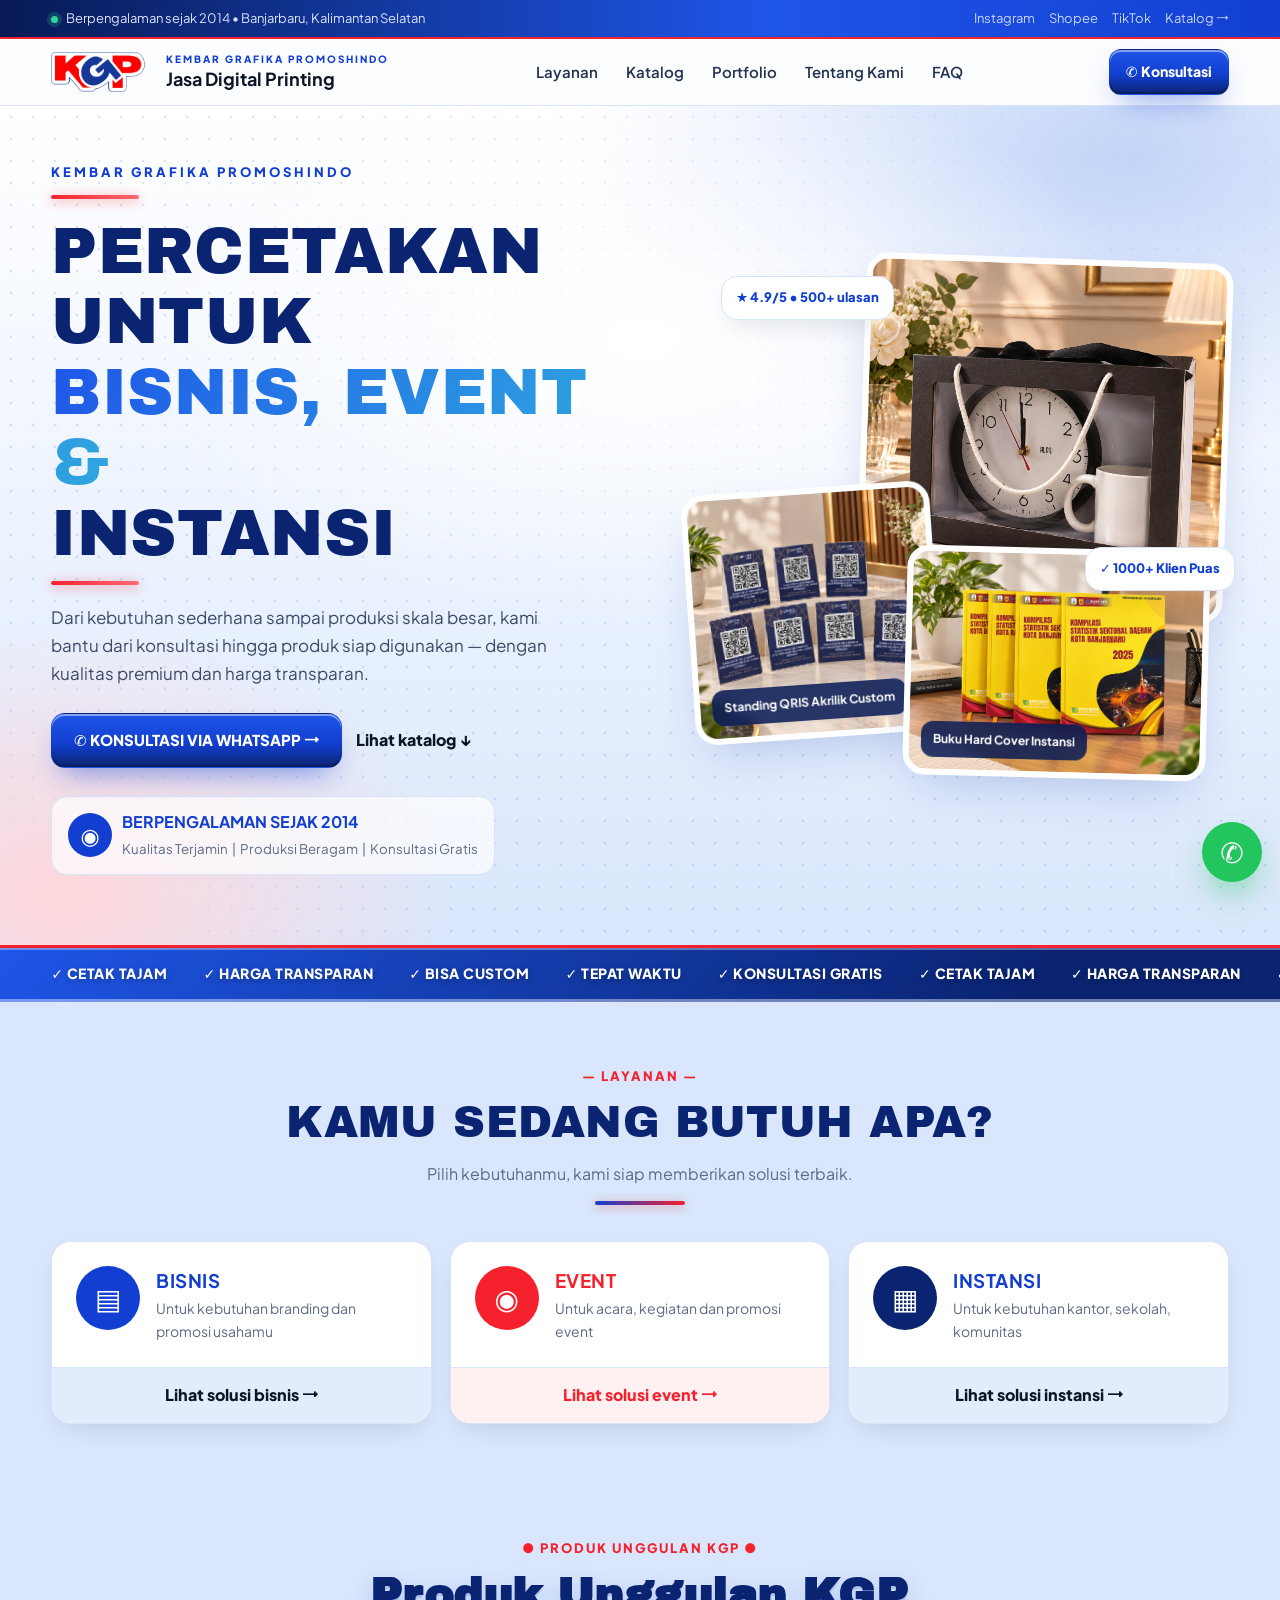
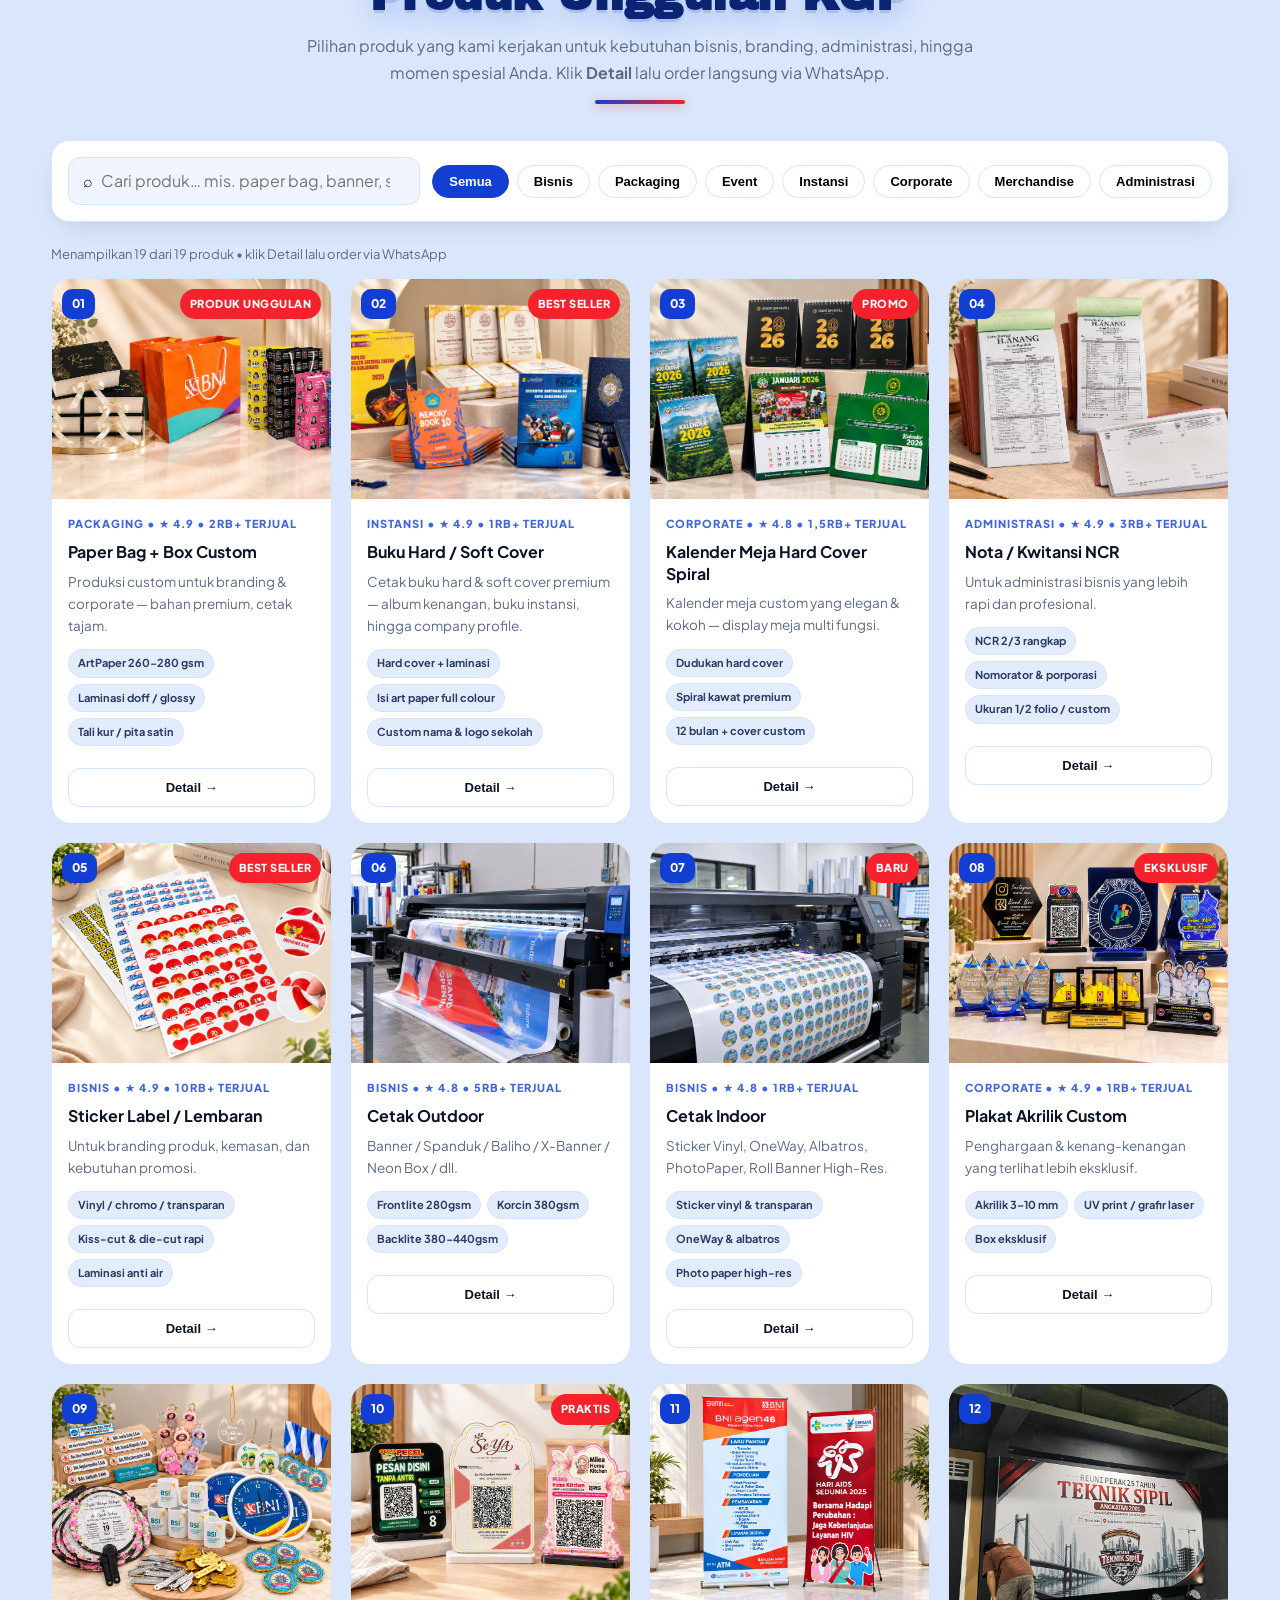
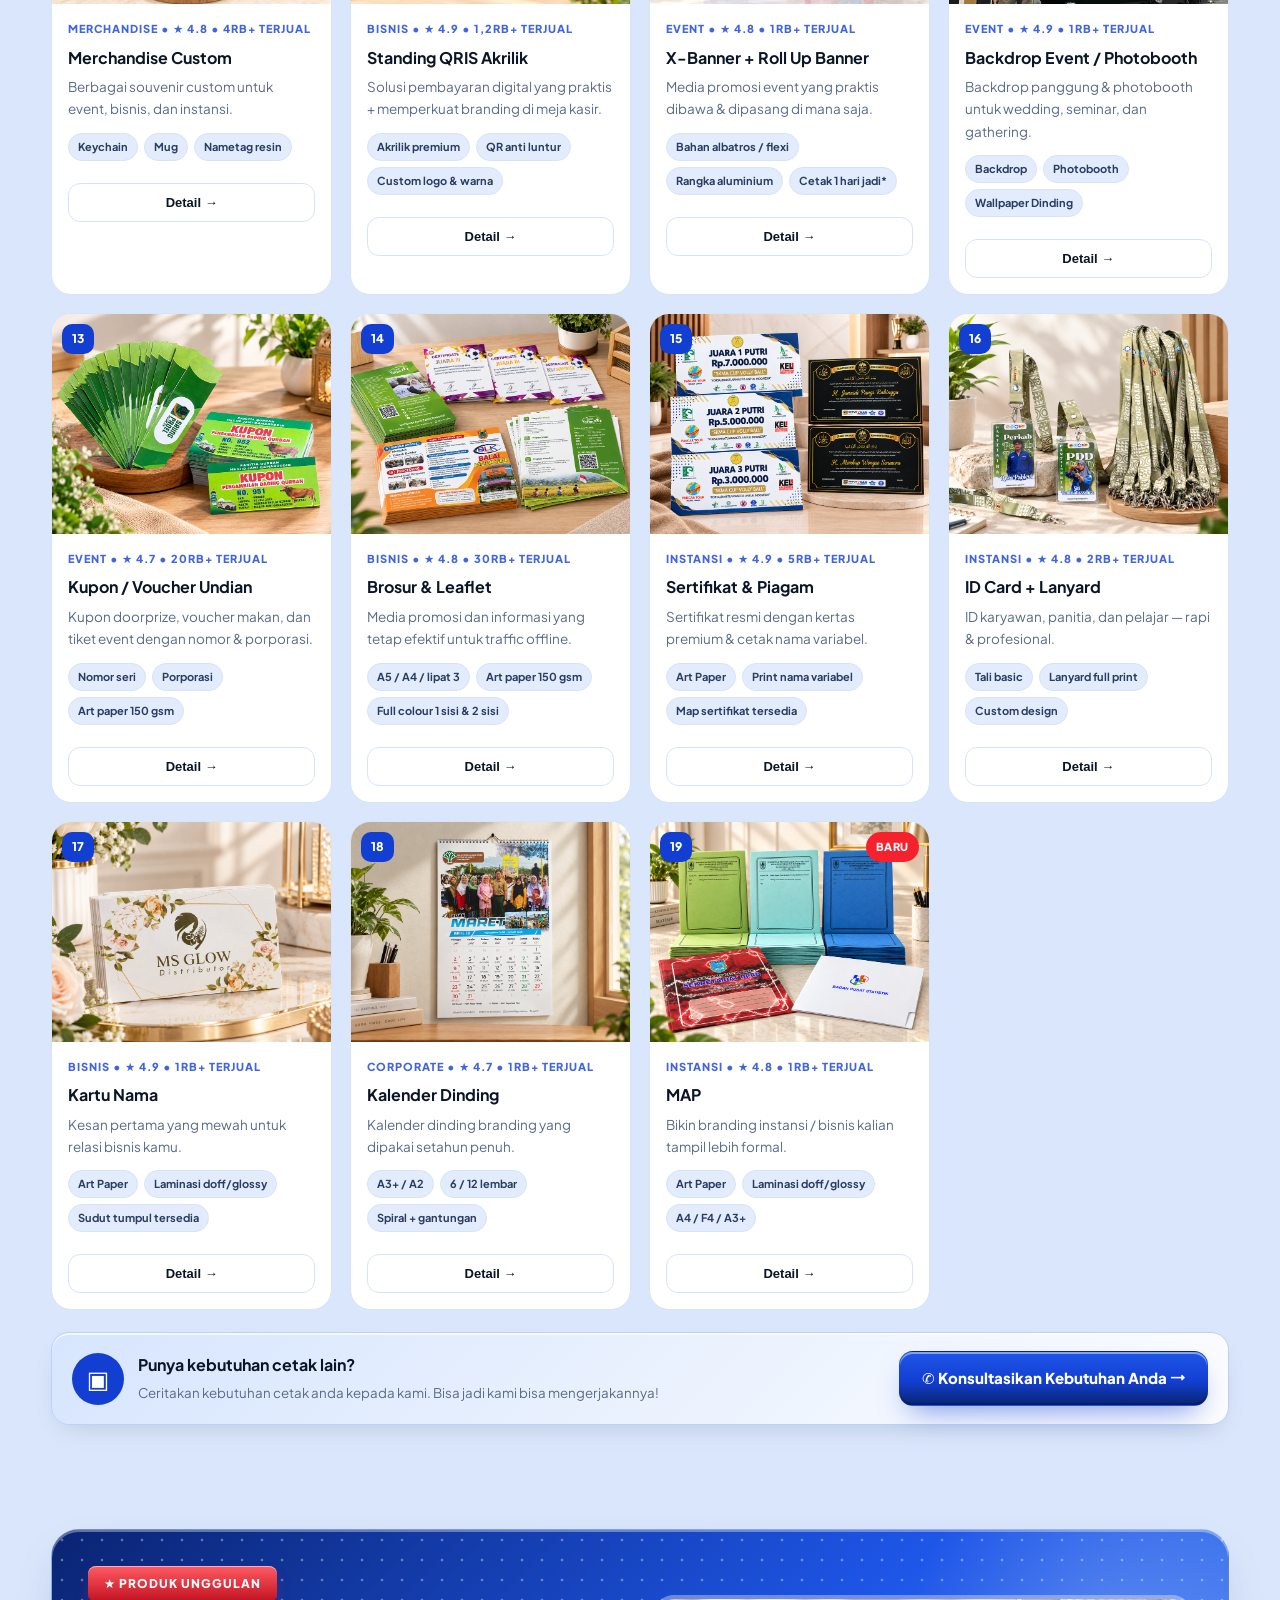
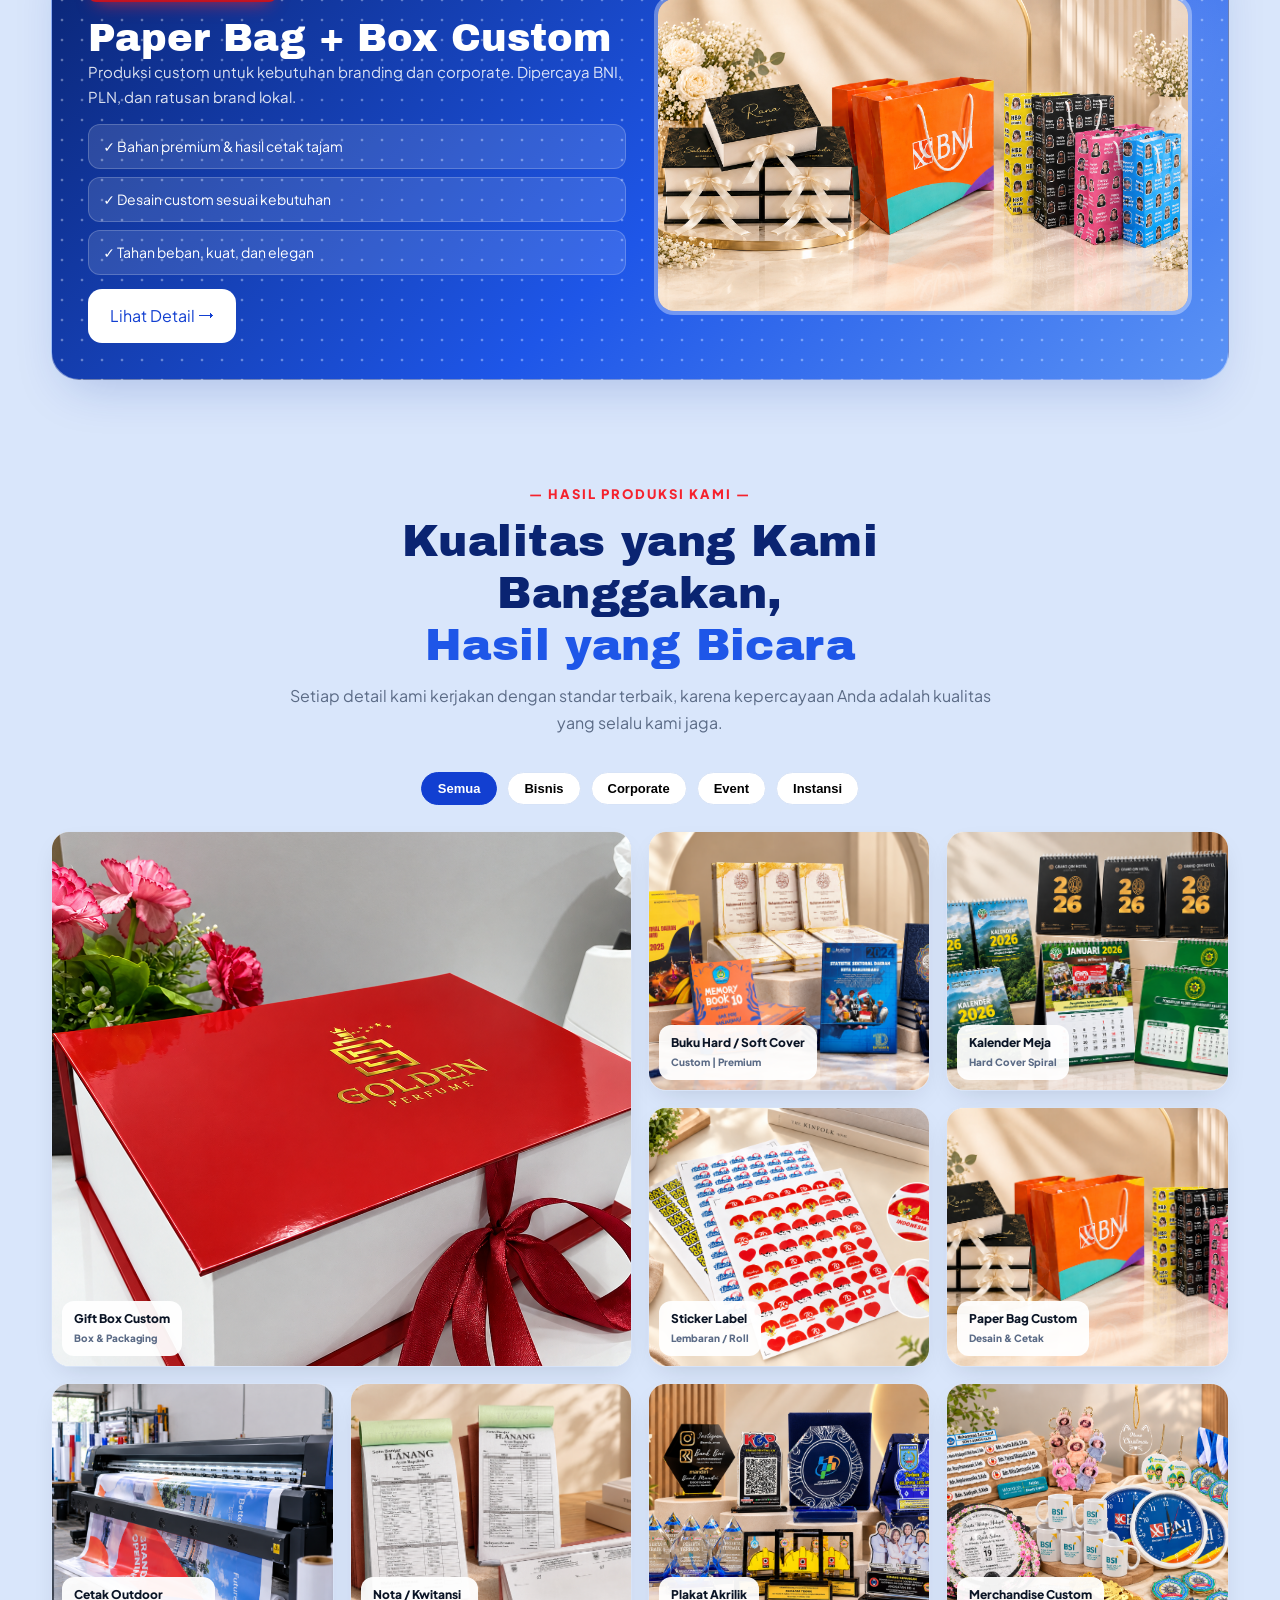
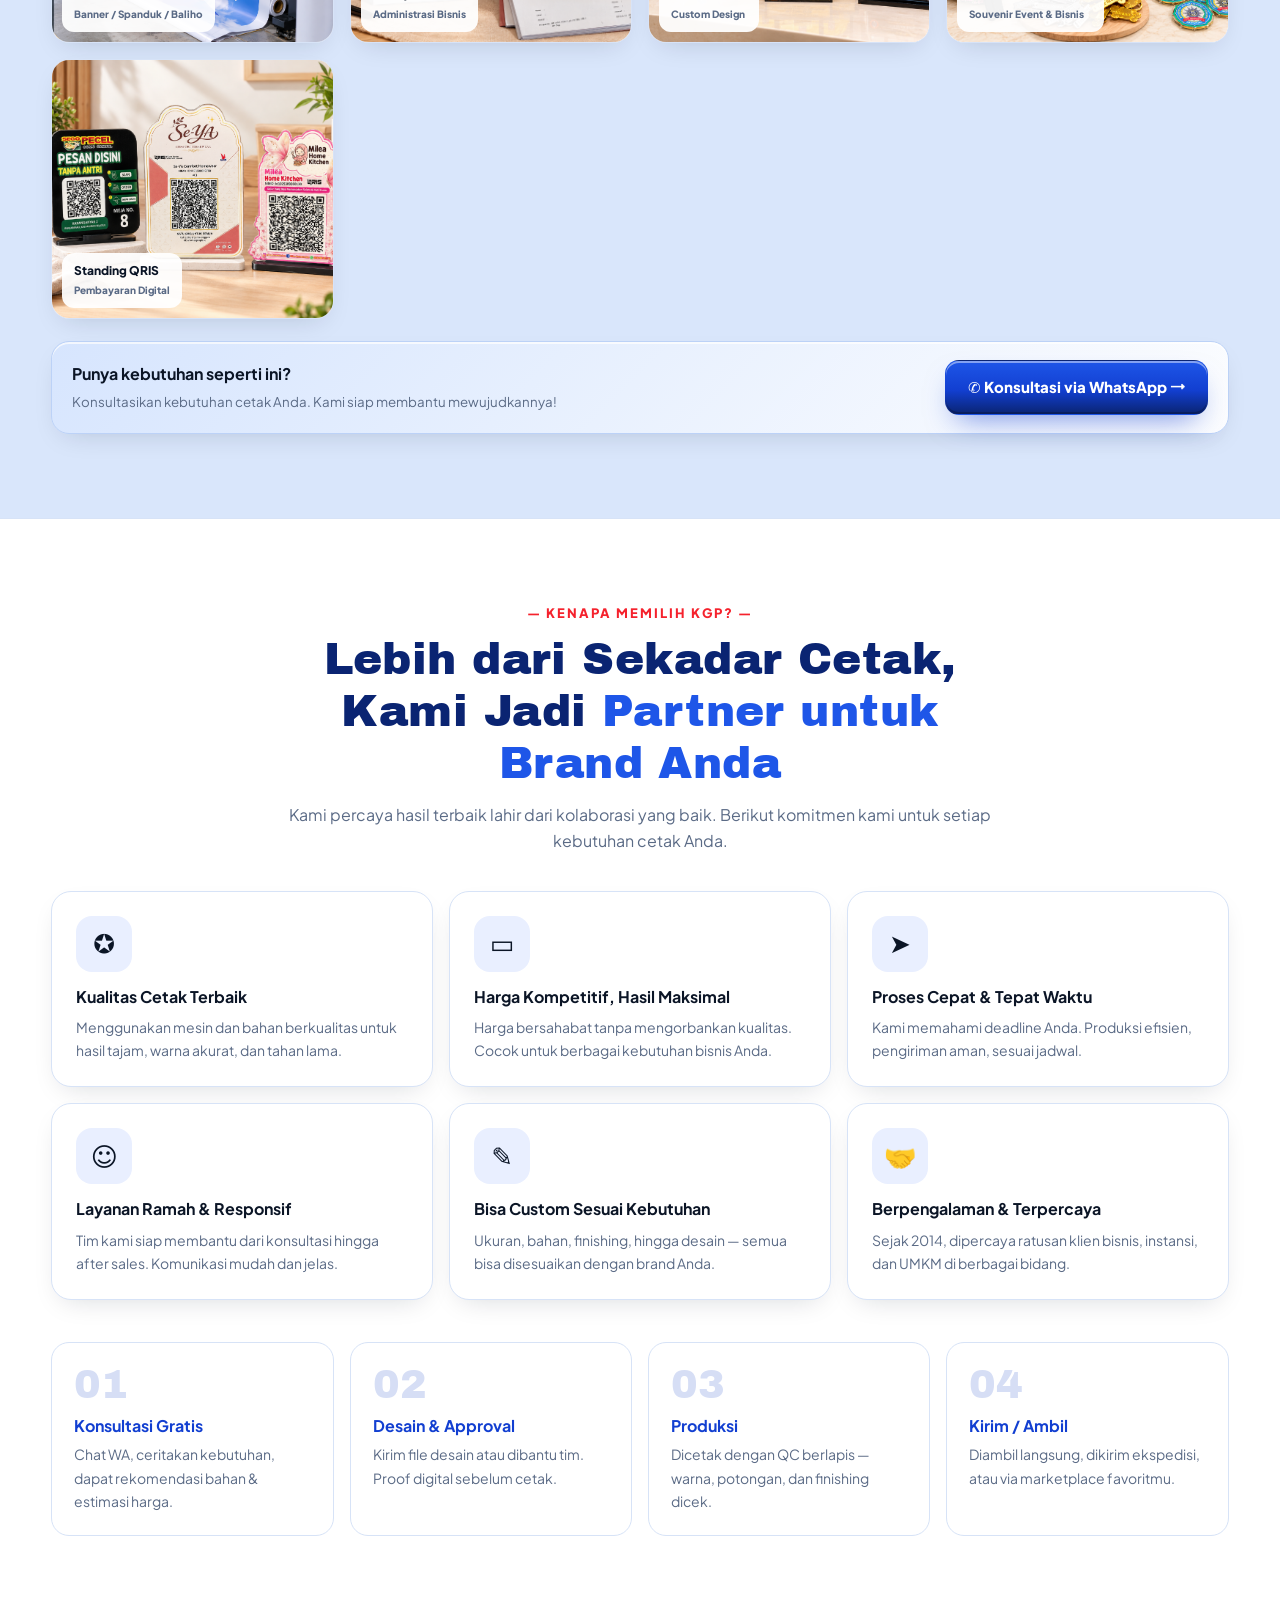
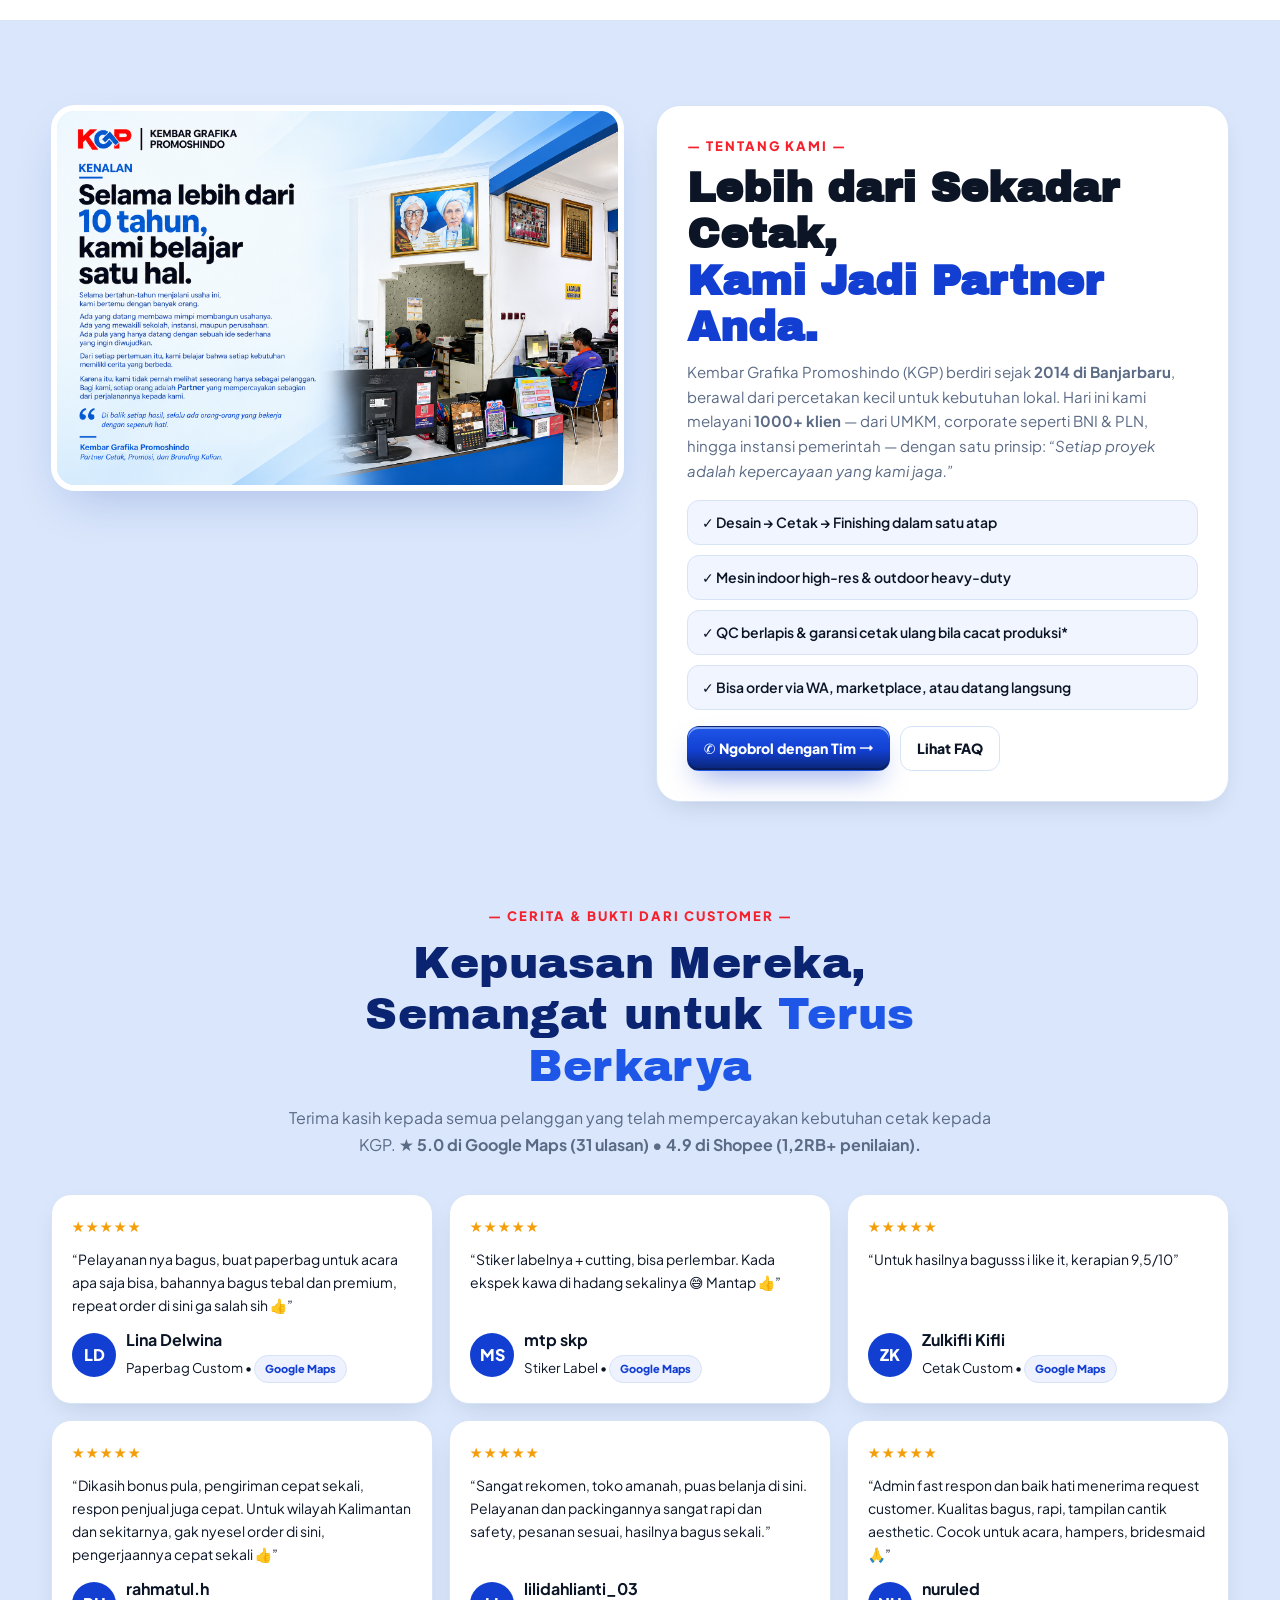
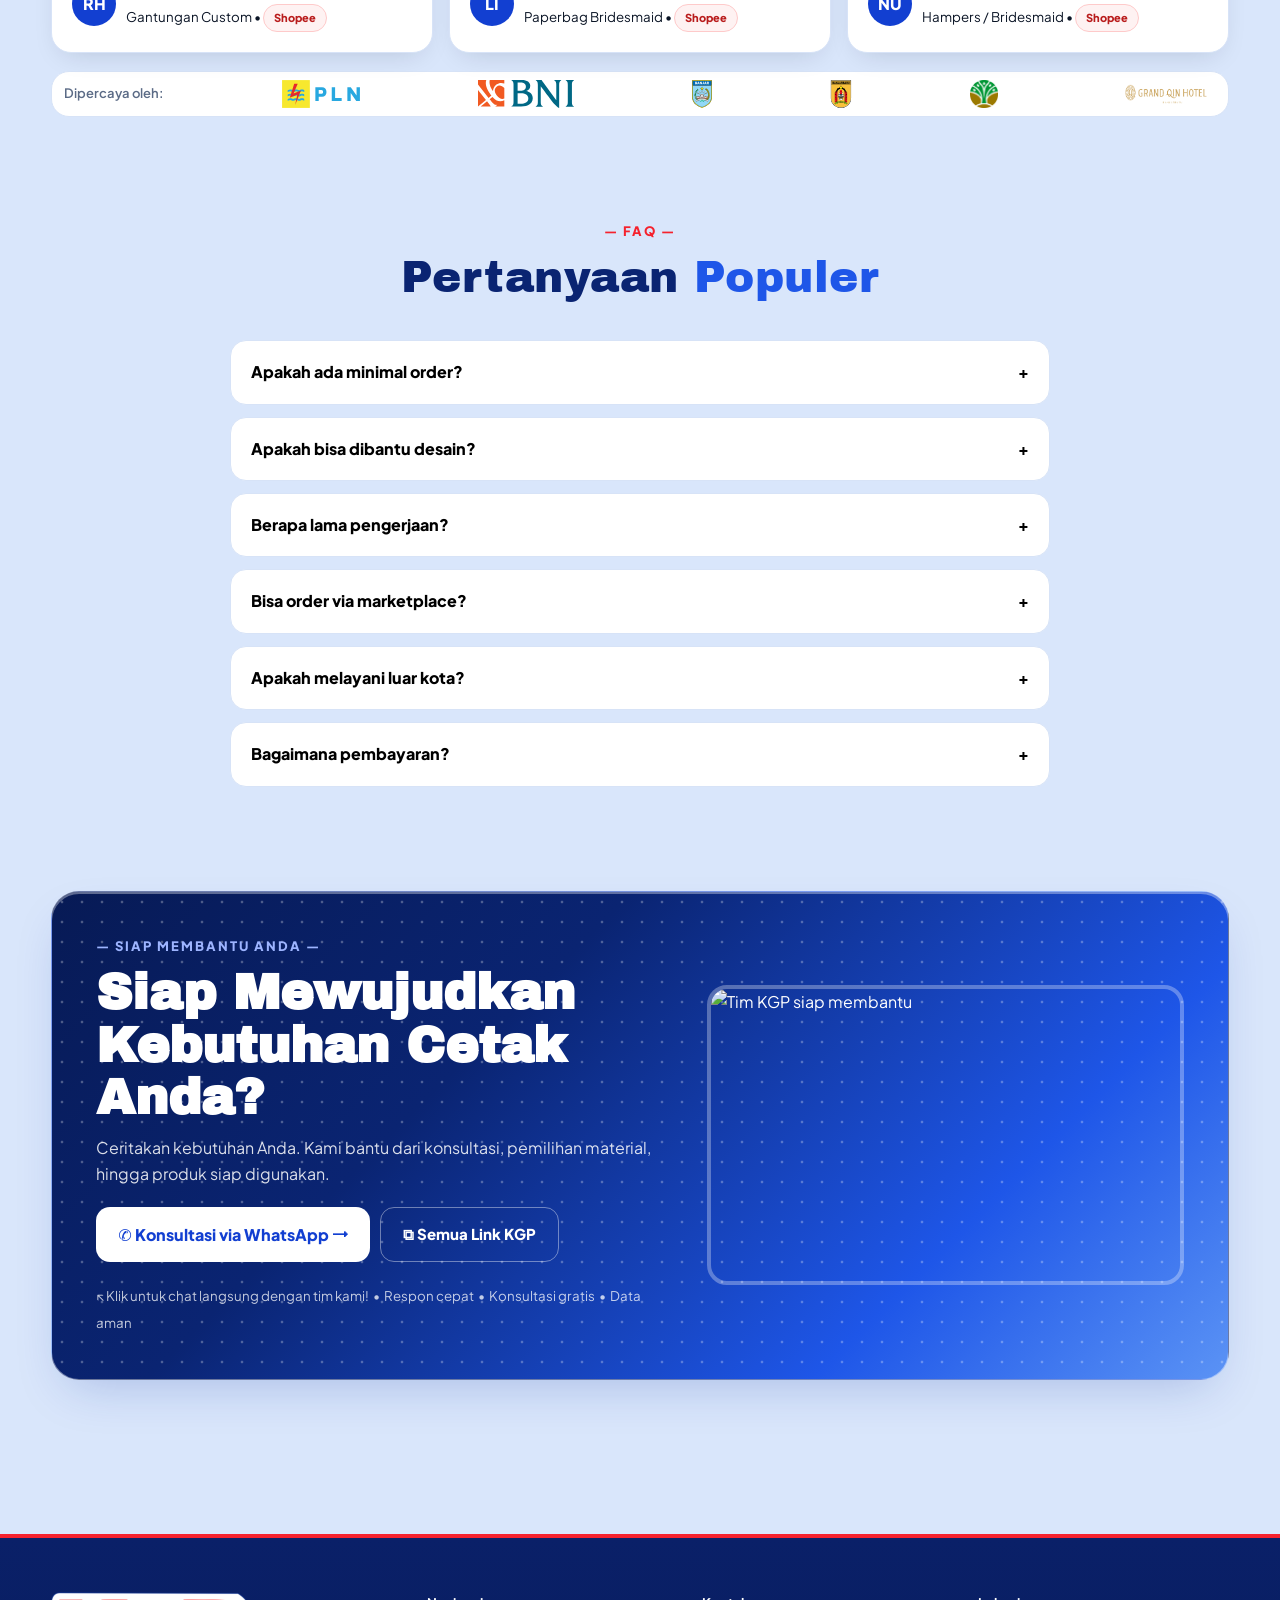
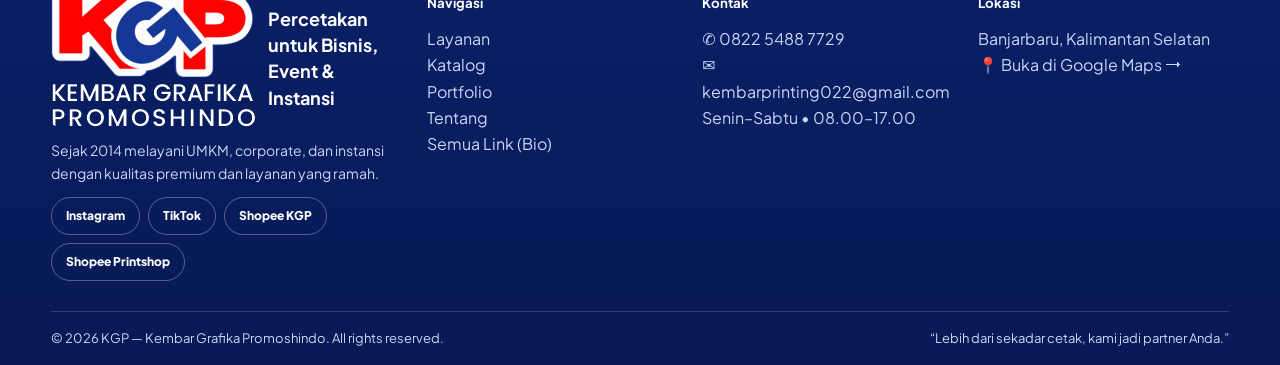
==== commit 5f2b5c6d: "Hero section pakai 3 foto asli folder hero" ====
--- a/index.html
+++ b/index.html
@@ -75,9 +75,9 @@
       </div>
     </div>
     <div class="hero-visual" aria-hidden="true">
-      <div class="hv-card hv-1"><img src="https://images.unsplash.com/photo-1586953208448-b95a79798f07?auto=format&fit=crop&w=900&q=80" alt="Cetak banner KGP"><span class="hv-tag">Cetak Banner Indoor & Outdoor</span></div>
-      <div class="hv-card hv-2"><img src="https://images.unsplash.com/photo-1586717791821-3f44a563fa4c?auto=format&fit=crop&w=700&q=80" alt="Sticker label KGP"><span class="hv-tag">Sticker • Label • Kemasan</span></div>
-      <div class="hv-card hv-3"><img src="https://images.unsplash.com/photo-1549465220-1a8b9238cd48?auto=format&fit=crop&w=700&q=80" alt="Paper bag KGP"><span class="hv-tag">Paper Bag & Box Corporate</span></div>
+      <div class="hv-card hv-1"><img src="assets/hero-2.png" alt="Hampers dan gift box custom KGP"><span class="hv-tag">Hampers & Gift Box Custom</span></div>
+      <div class="hv-card hv-2"><img src="assets/hero-1.png" alt="Standing QRIS akrilik custom KGP"><span class="hv-tag">Standing QRIS Akrilik Custom</span></div>
+      <div class="hv-card hv-3"><img src="assets/hero-3.png" alt="Buku hard cover instansi KGP"><span class="hv-tag">Buku Hard Cover Instansi</span></div>
       <div class="float-stat fs-1">★ 4.9/5 • 500+ ulasan</div>
       <div class="float-stat fs-2">✓ 1000+ Klien Puas</div>
     </div>
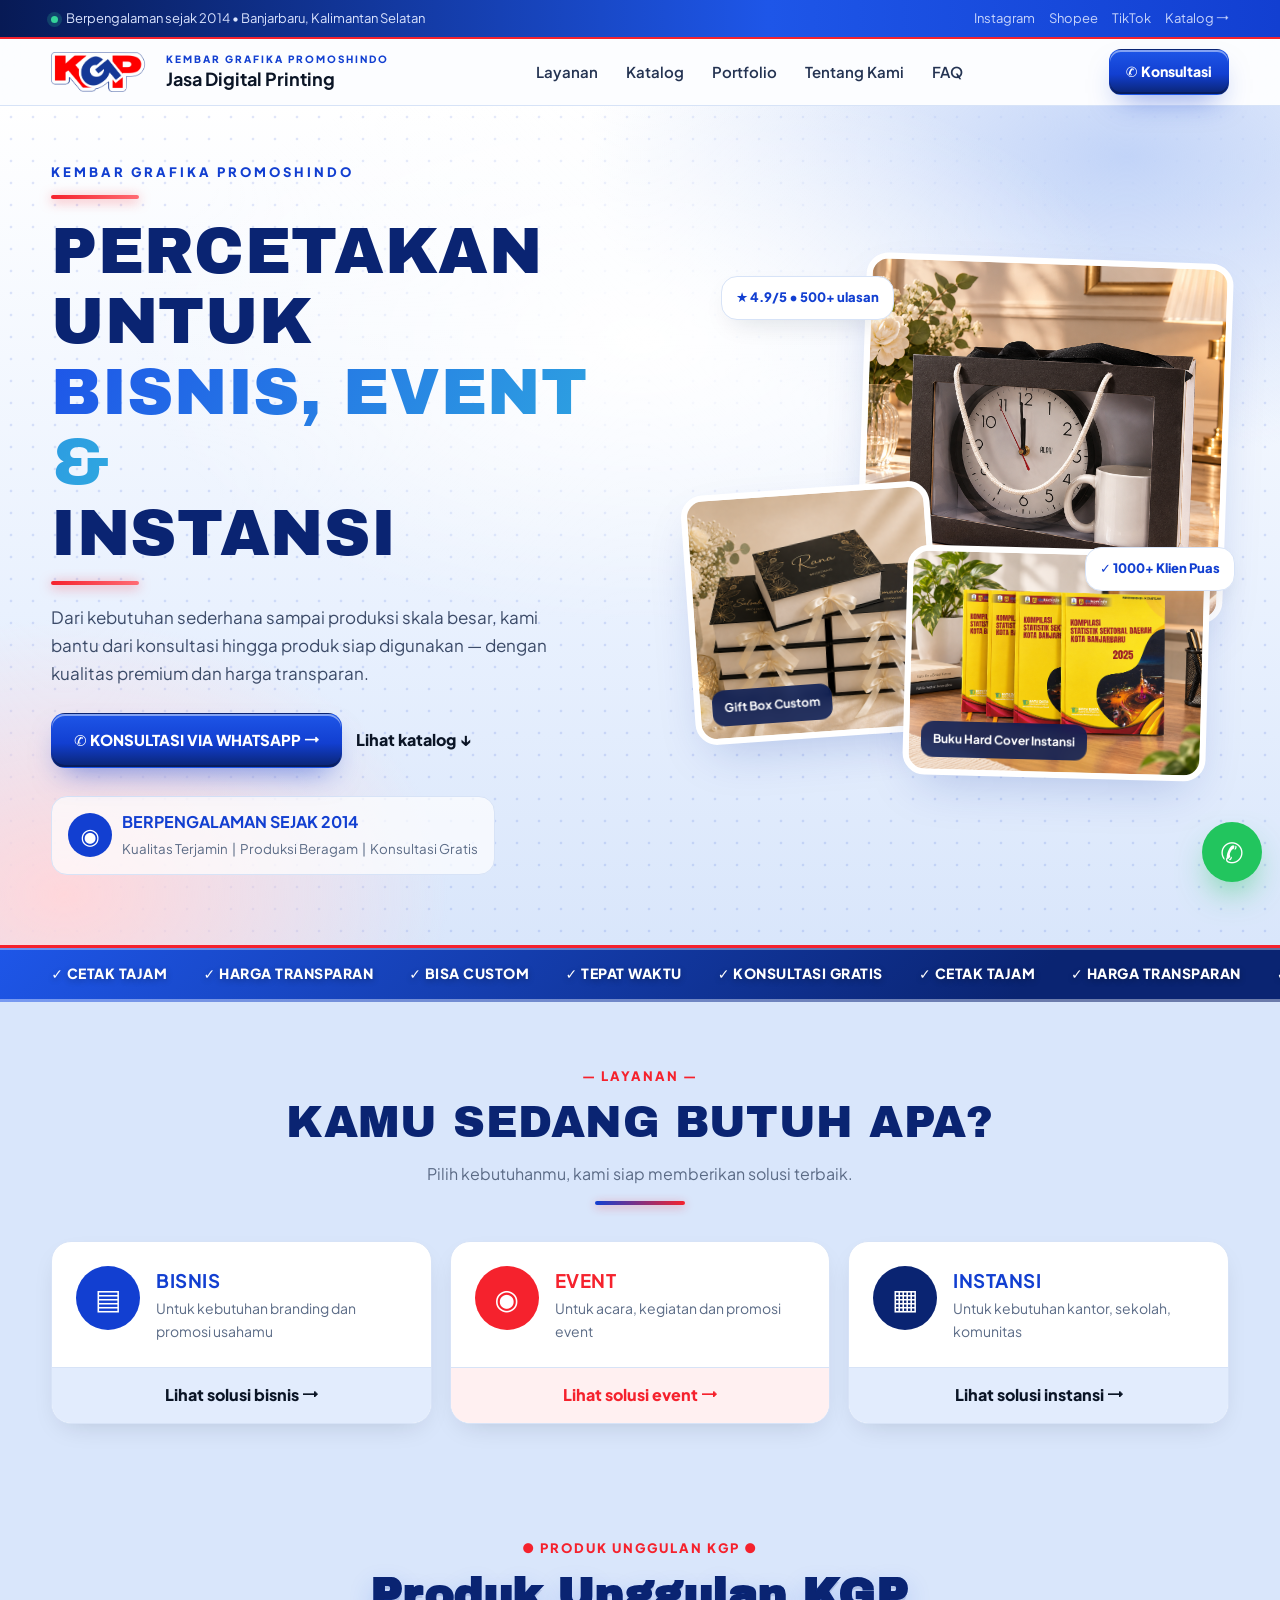
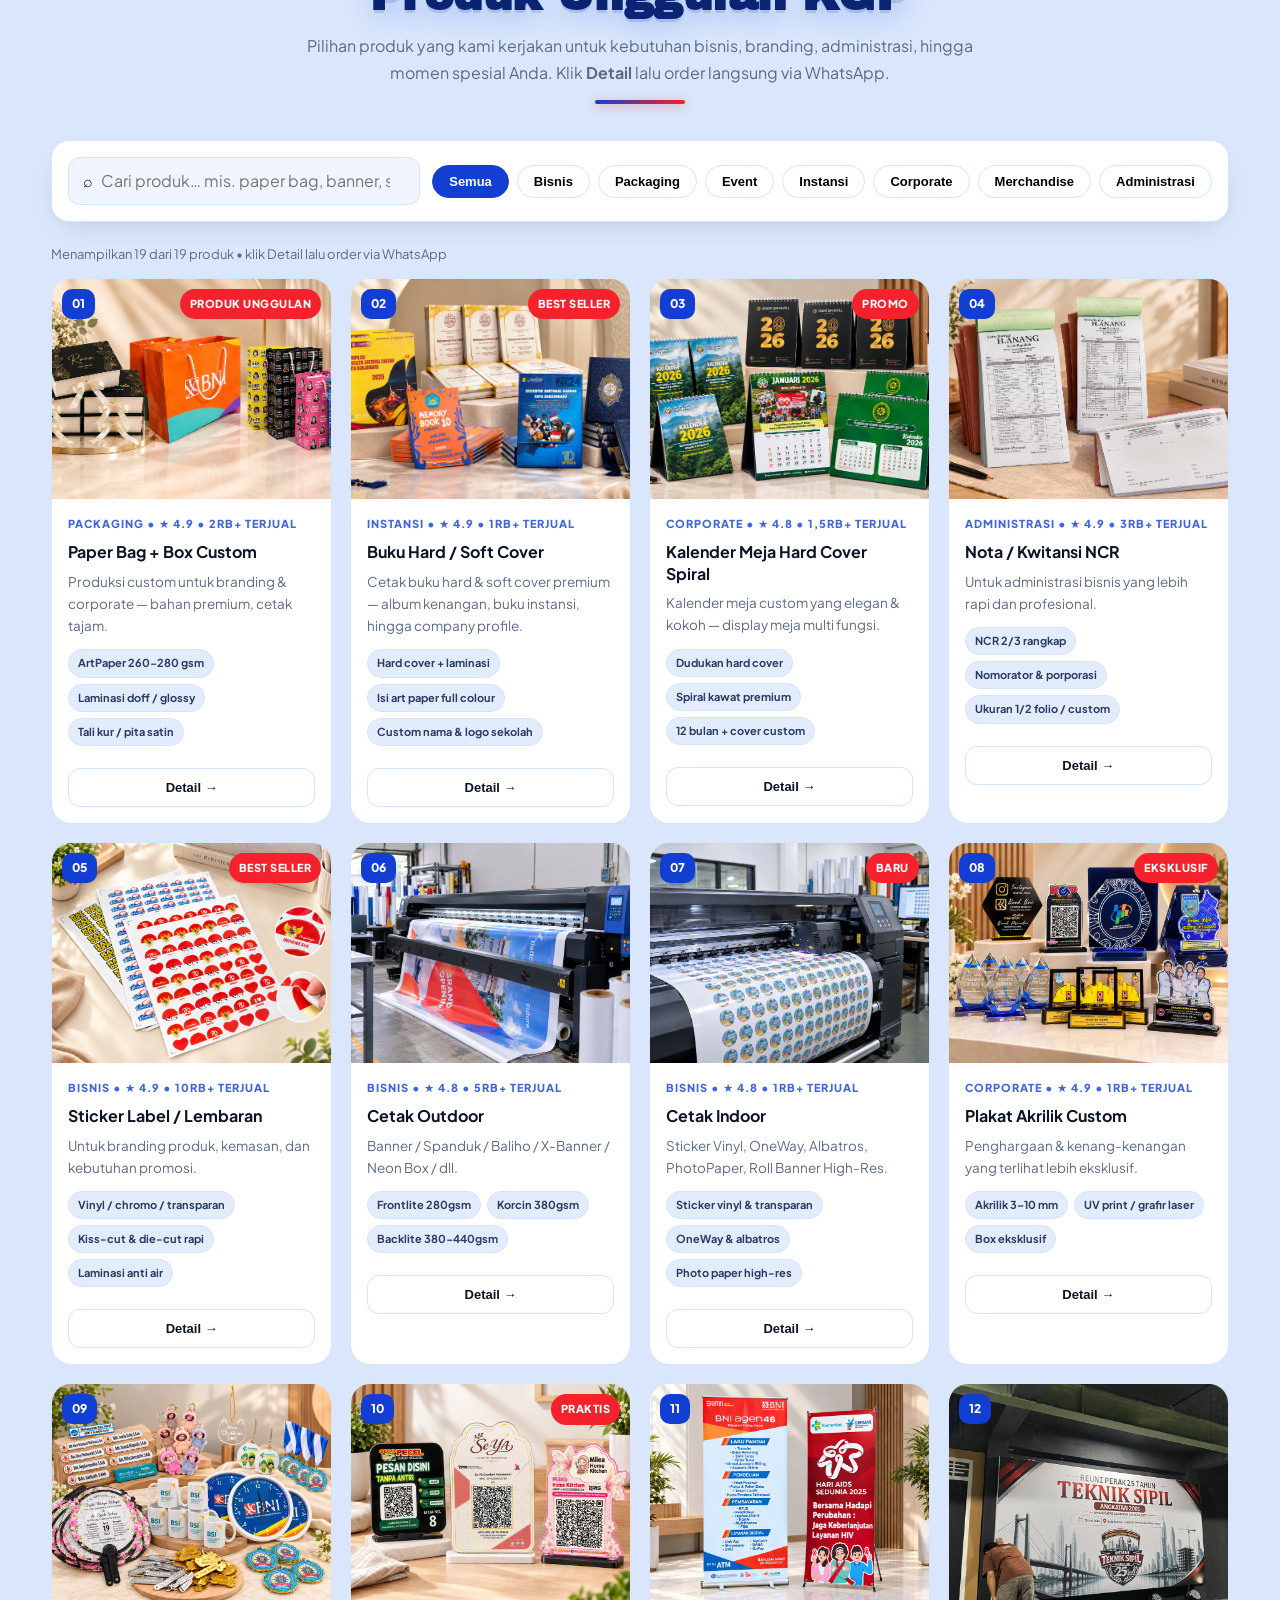
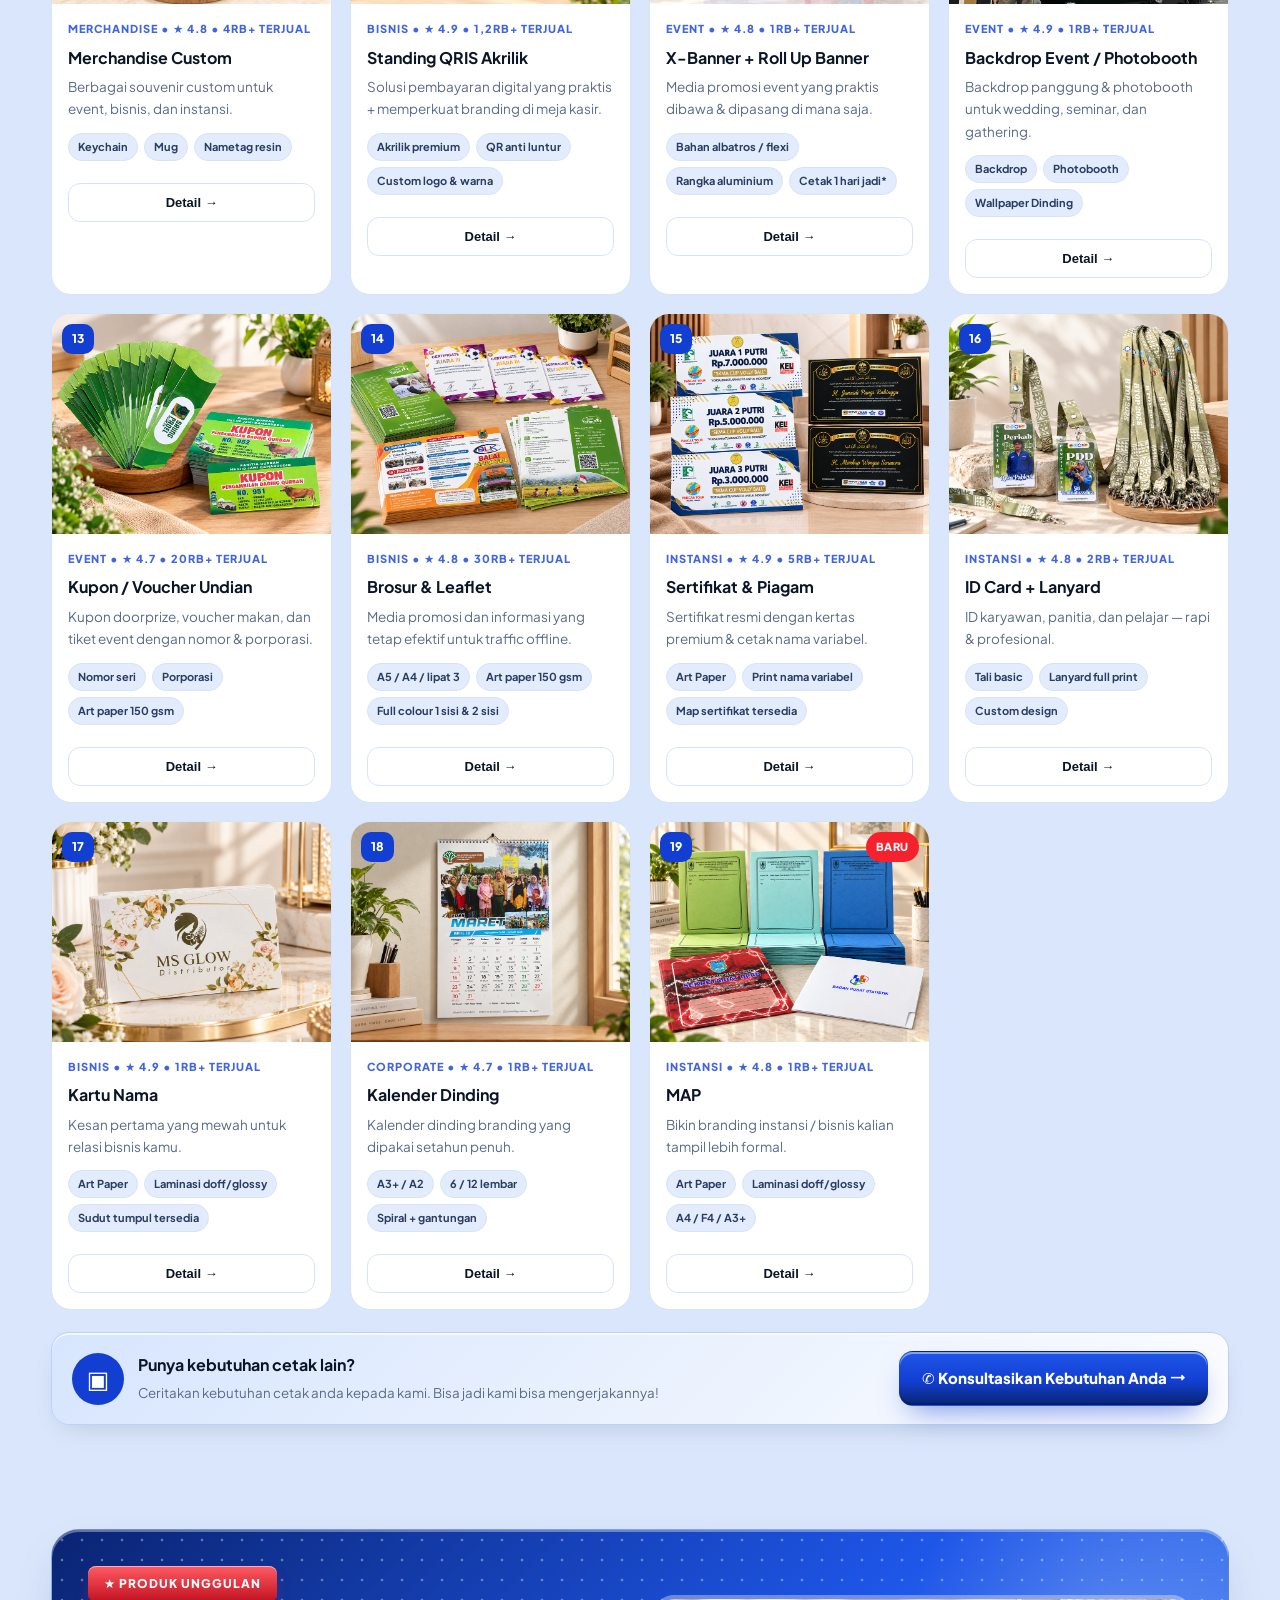
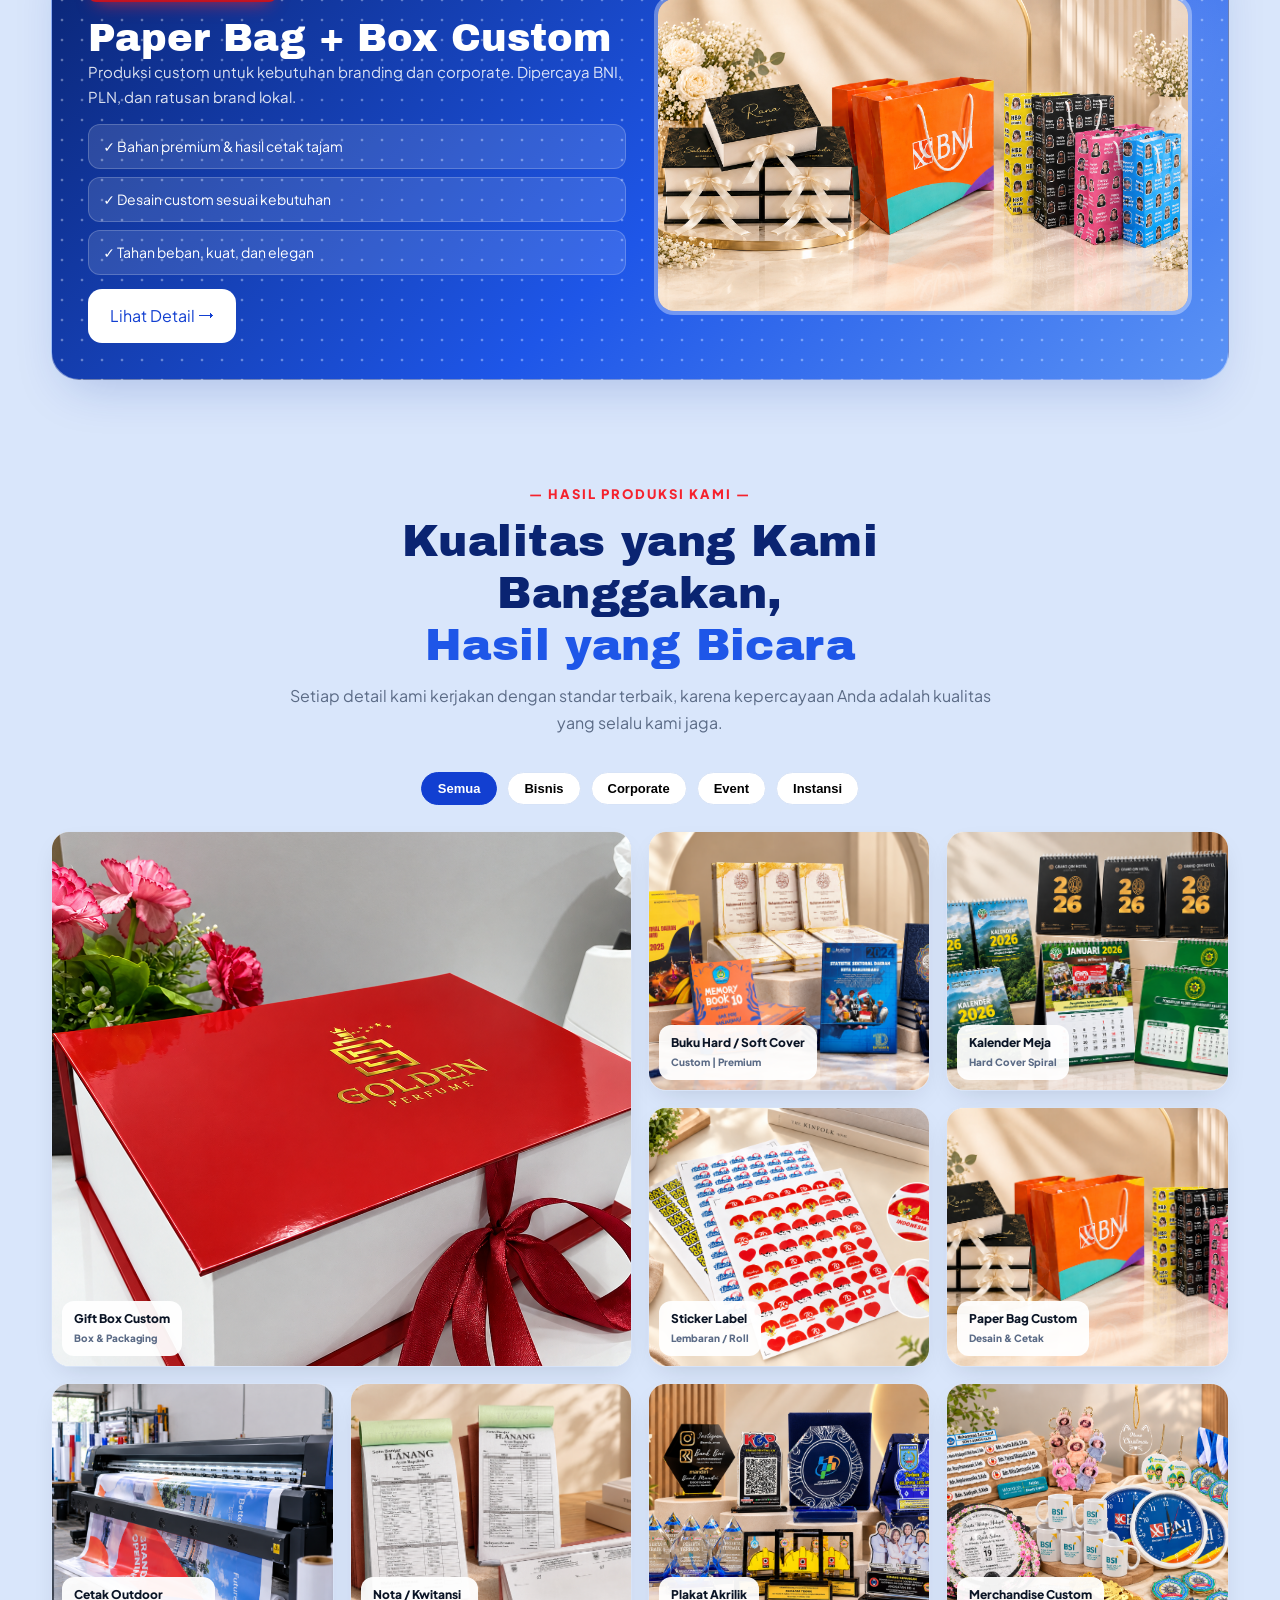
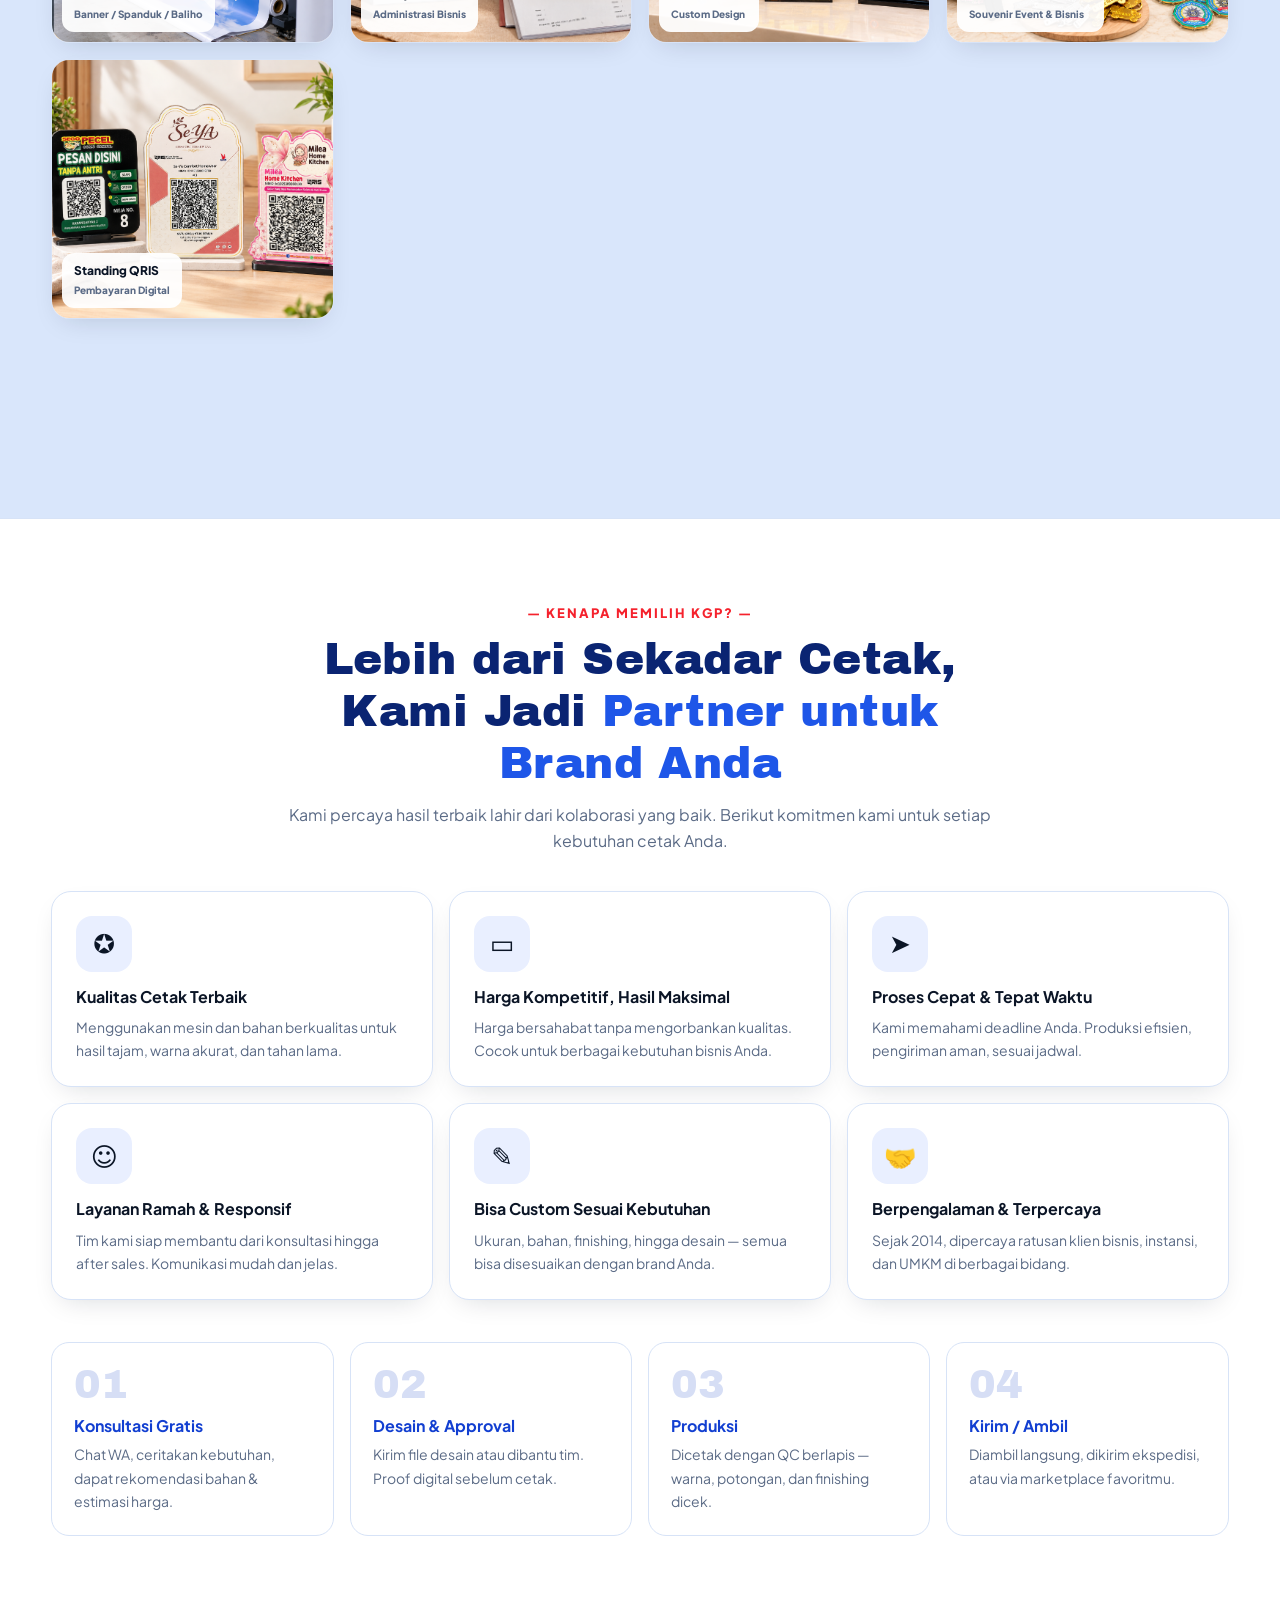
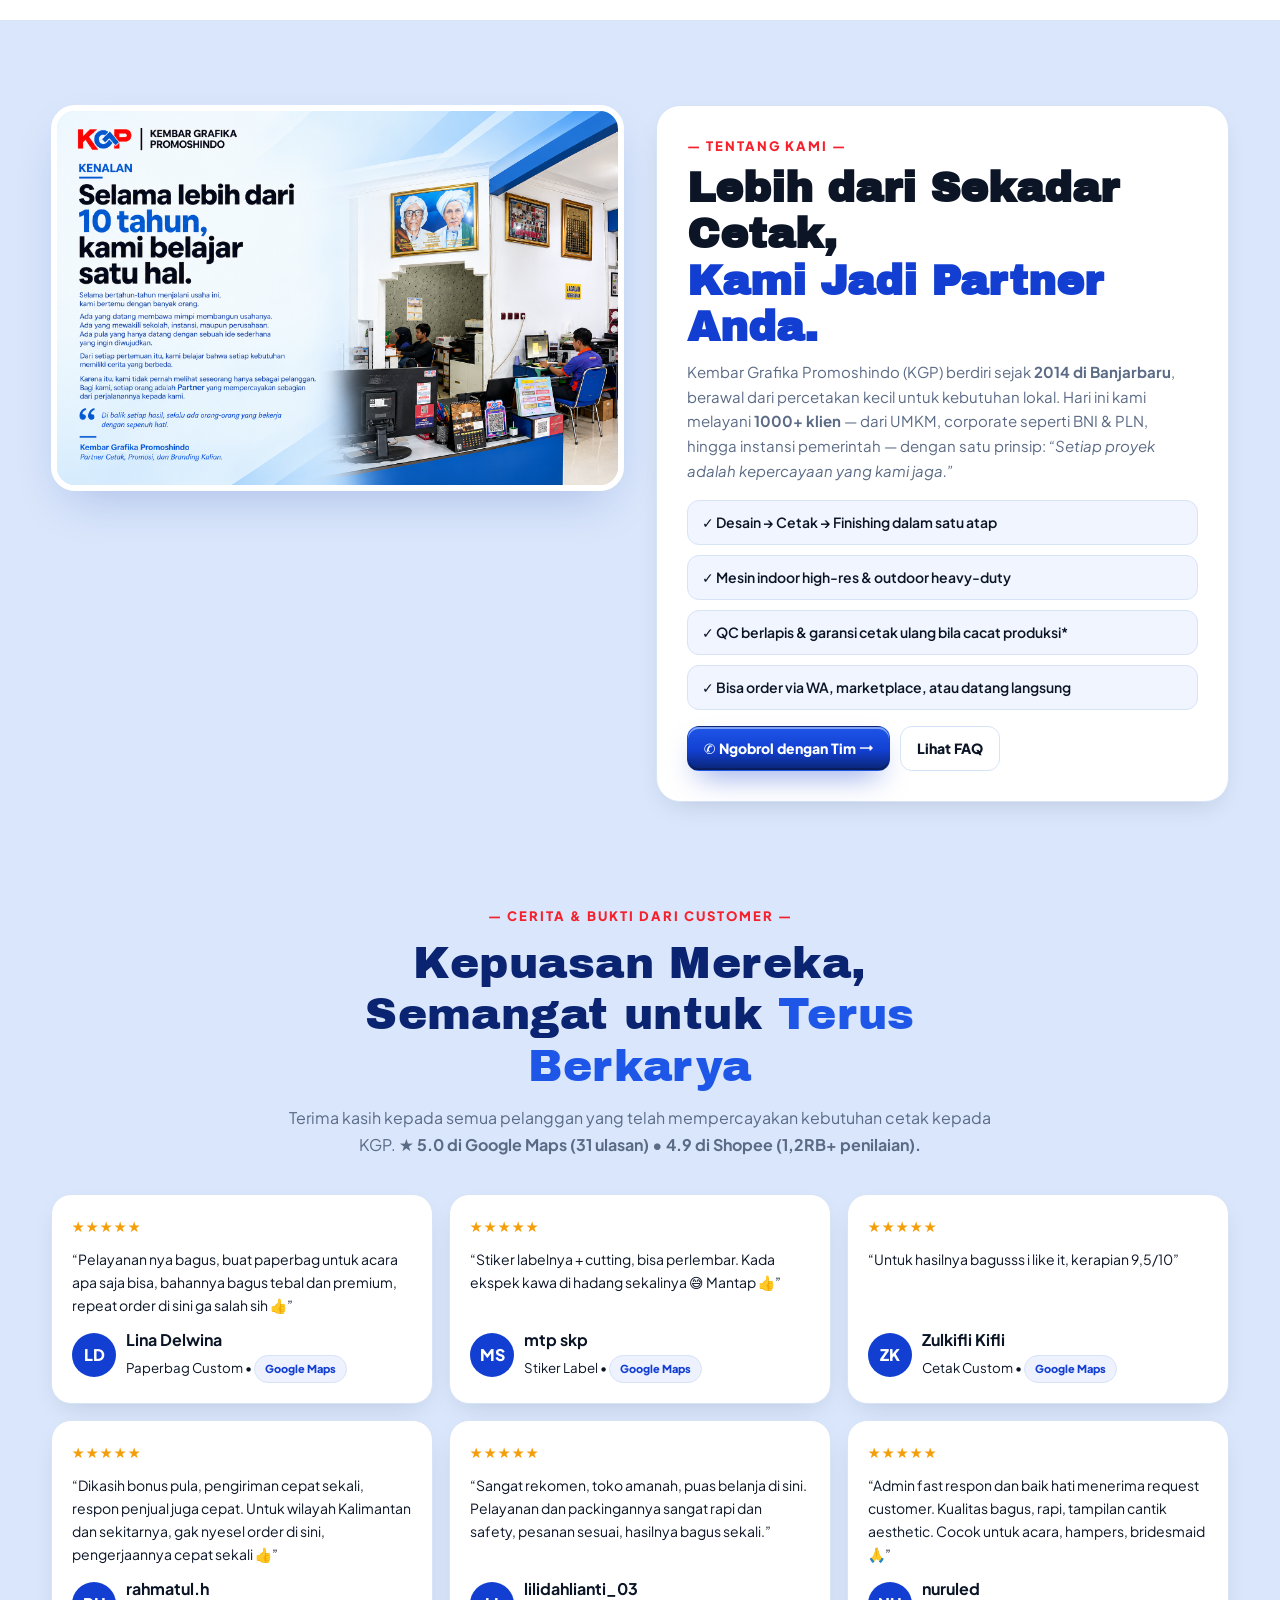
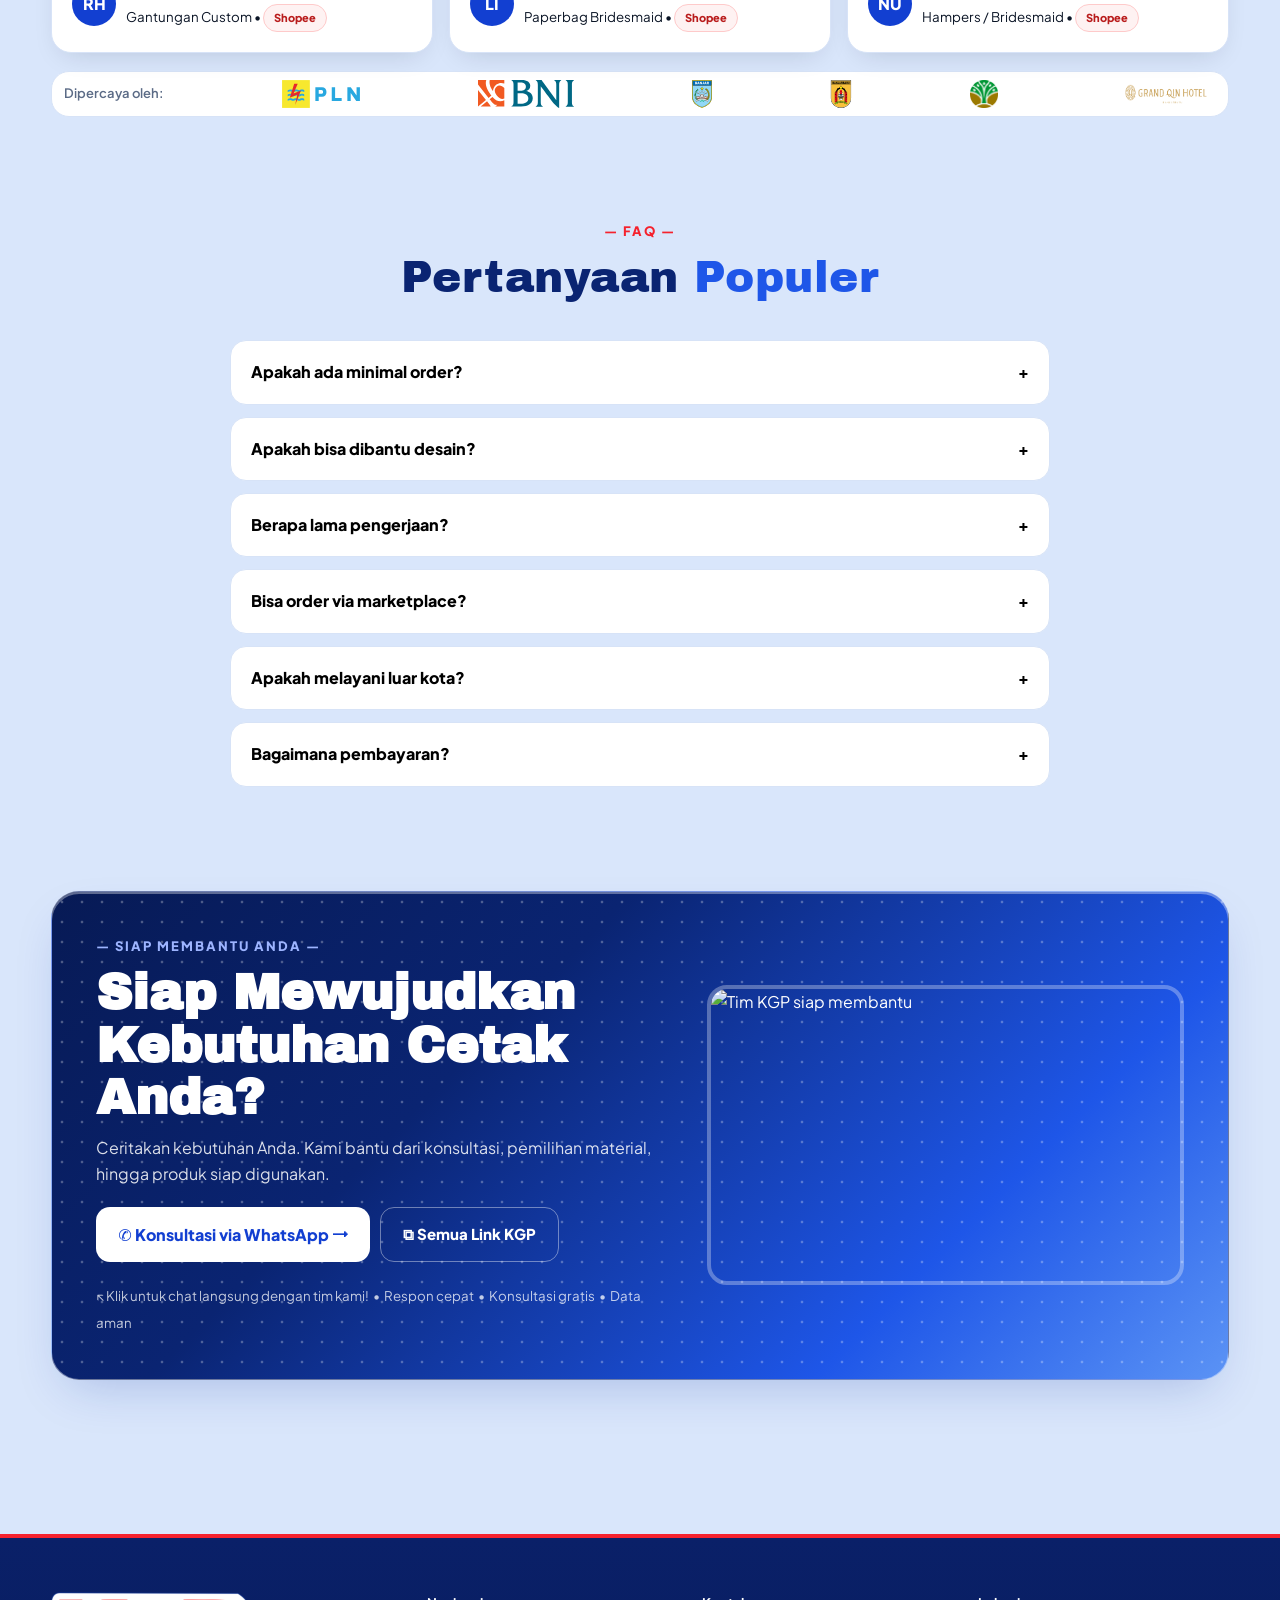
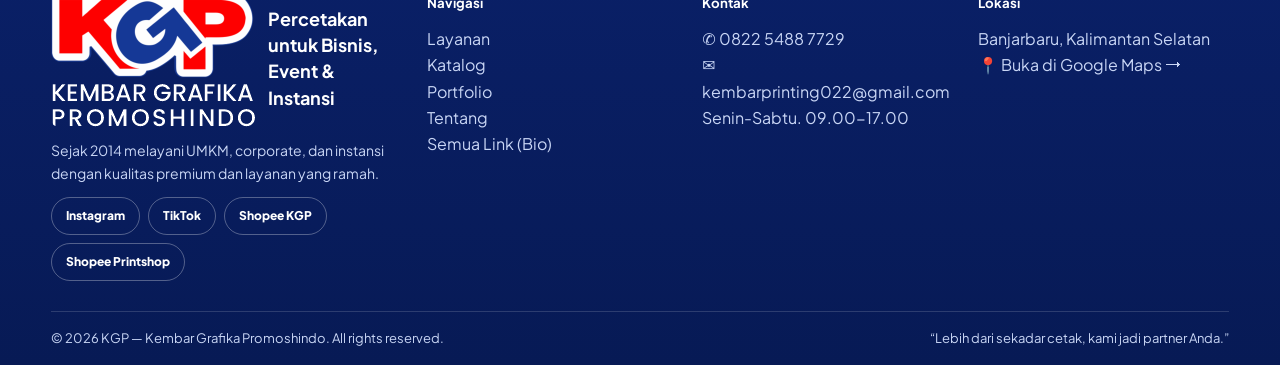
==== commit e746b696: "Revisi deskripsi 3 produk, jam footer 09-17, hero gift box hero2" ====
--- a/index.html
+++ b/index.html
@@ -76,7 +76,7 @@
     </div>
     <div class="hero-visual" aria-hidden="true">
       <div class="hv-card hv-1"><img src="assets/hero-2.png" alt="Hampers dan gift box custom KGP"><span class="hv-tag">Hampers & Gift Box Custom</span></div>
-      <div class="hv-card hv-2"><img src="assets/hero-1.png" alt="Standing QRIS akrilik custom KGP"><span class="hv-tag">Standing QRIS Akrilik Custom</span></div>
+      <div class="hv-card hv-2"><img src="assets/hero-giftbox.png" alt="Gift box custom KGP"><span class="hv-tag">Gift Box Custom</span></div>
       <div class="hv-card hv-3"><img src="assets/hero-3.png" alt="Buku hard cover instansi KGP"><span class="hv-tag">Buku Hard Cover Instansi</span></div>
       <div class="float-stat fs-1">★ 4.9/5 • 500+ ulasan</div>
       <div class="float-stat fs-2">✓ 1000+ Klien Puas</div>
@@ -324,7 +324,7 @@
       </div>
     </div>
     <div><h5>Navigasi</h5><p><a href="#layanan">Layanan</a><br><a href="#katalog">Katalog</a><br><a href="#portfolio">Portfolio</a><br><a href="#tentang">Tentang</a><br><a href="bio.html">Semua Link (Bio)</a></p></div>
-    <div><h5>Kontak</h5><p><a data-wa="Halo KGP!" href="#" target="_blank" rel="noopener" id="footWa">✆ <span id="footPhone">0822 5488 7729</span></a><br><a href="mailto:kembarprinting022@gmail.com" id="footEmail">✉ kembarprinting022@gmail.com</a><br><span id="footHours">Senin–Sabtu • 08.00–17.00</span></p></div>
+    <div><h5>Kontak</h5><p><a data-wa="Halo KGP!" href="#" target="_blank" rel="noopener" id="footWa">✆ <span id="footPhone">0822 5488 7729</span></a><br><a href="mailto:kembarprinting022@gmail.com" id="footEmail">✉ kembarprinting022@gmail.com</a><br><span id="footHours">Senin-Sabtu. 09.00-17.00</span></p></div>
     <div><h5>Lokasi</h5><p id="footAddress">Banjarbaru, Kalimantan Selatan</p><a href="https://maps.app.goo.gl/7oLLcDQhhKLDeuBe9" id="footMaps" target="_blank" rel="noopener">📍 Buka di Google Maps ⭢</a></div>
   </div>
   <div class="container foot-bottom"><span>© <span id="year">2026</span> KGP — Kembar Grafika Promoshindo. All rights reserved.</span><span>“Lebih dari sekadar cetak, kami jadi partner Anda.”</span></div>
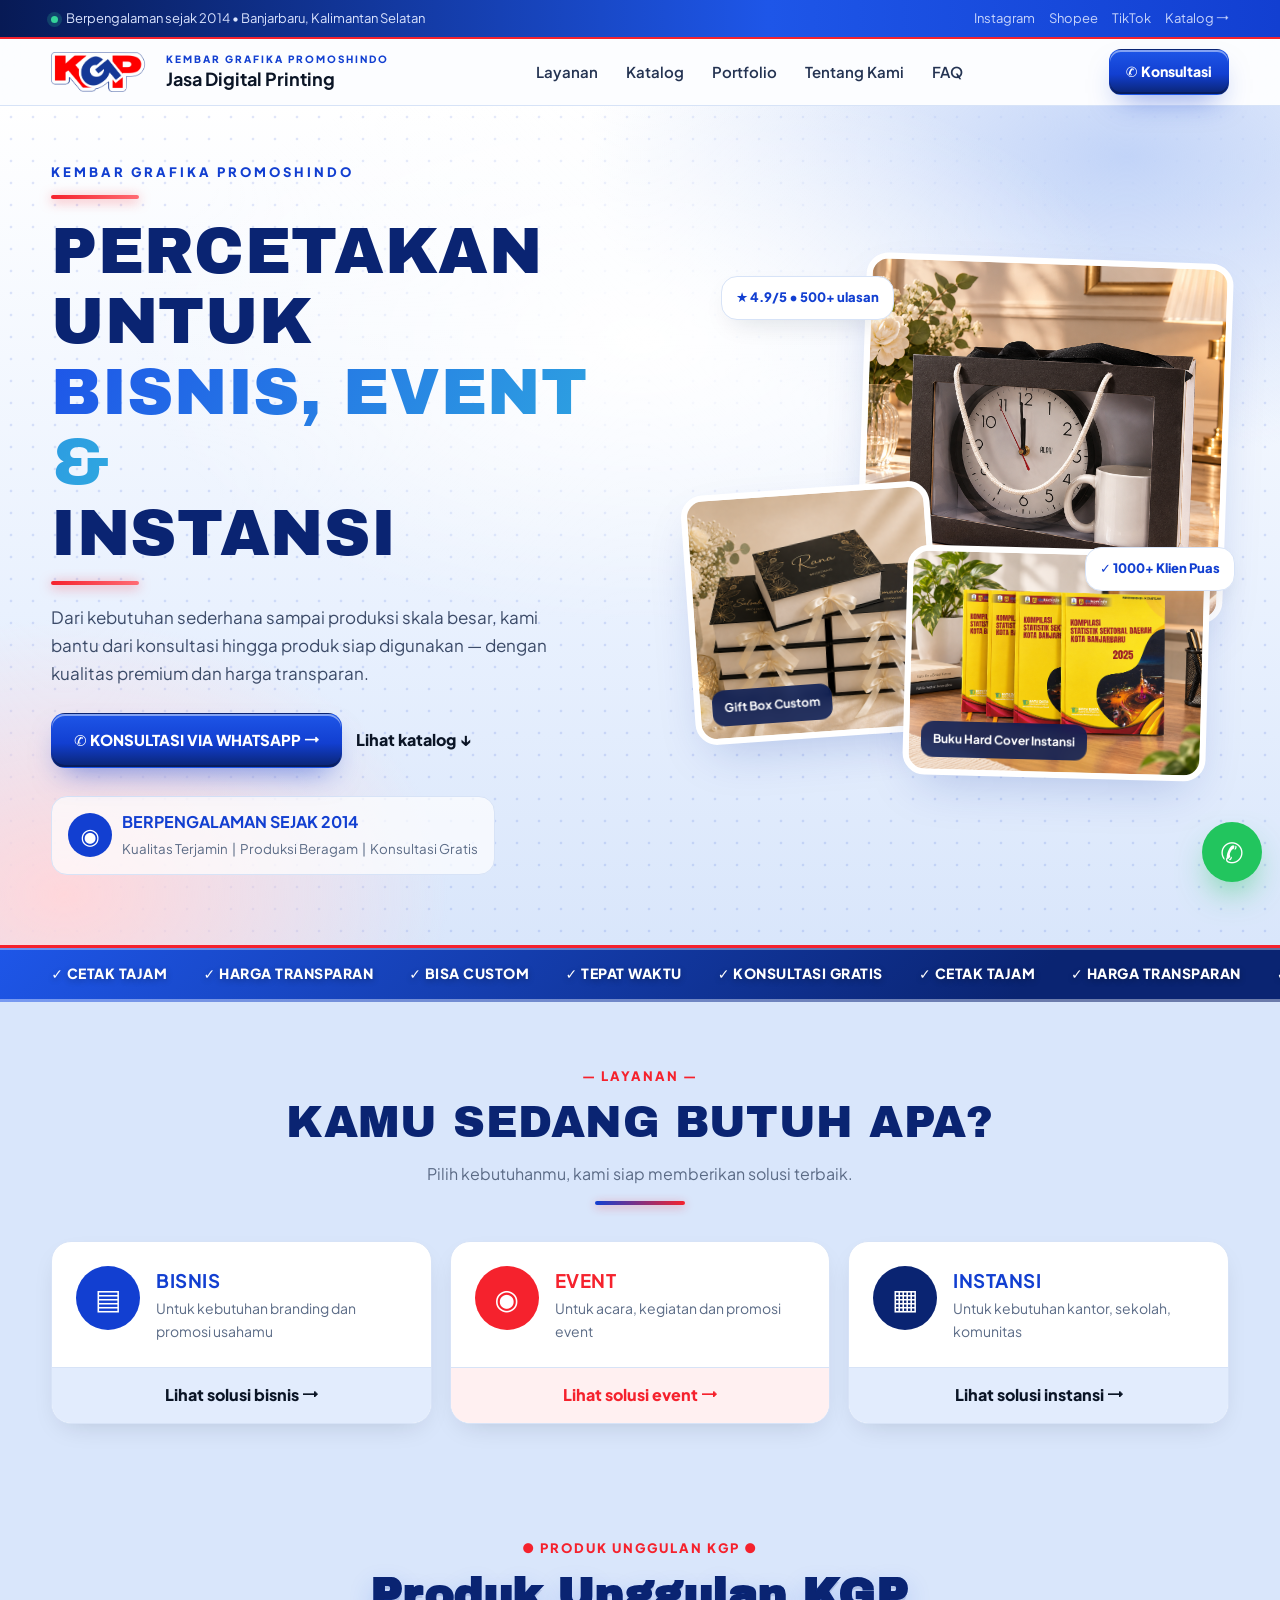
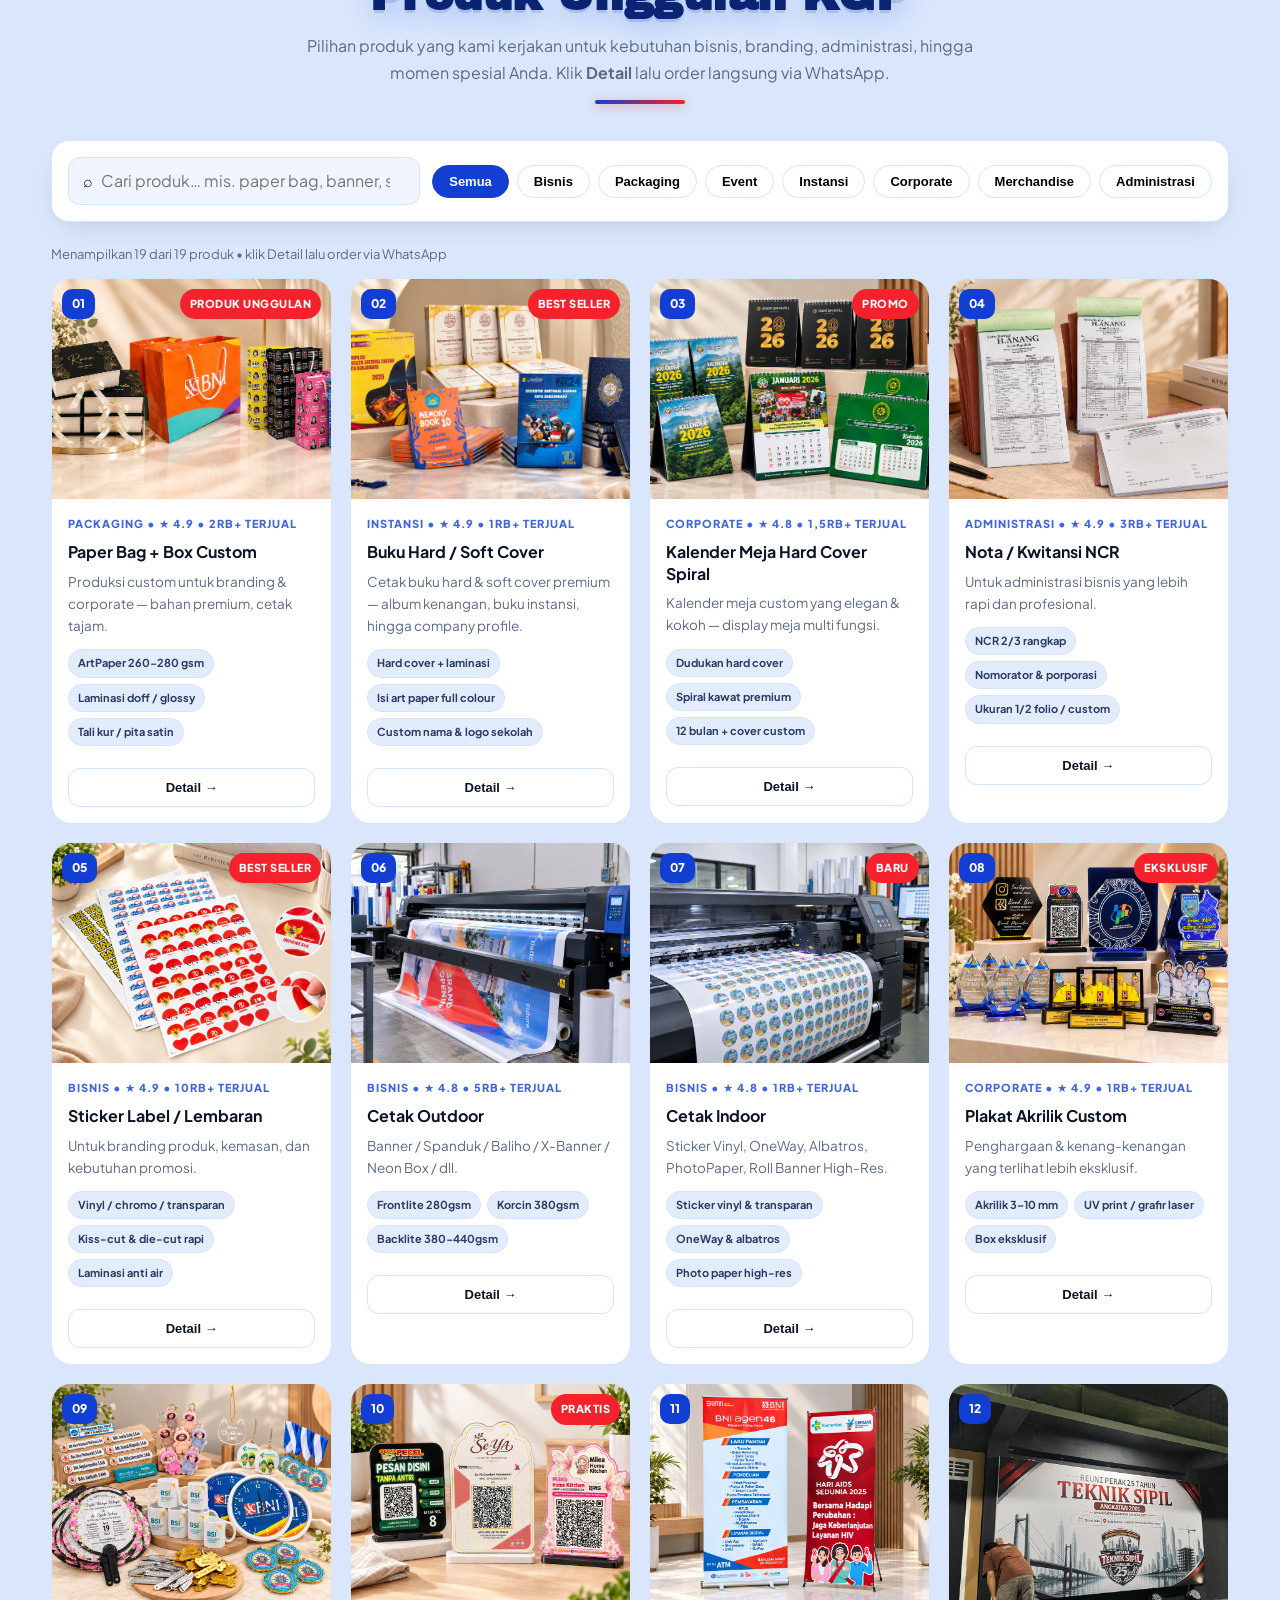
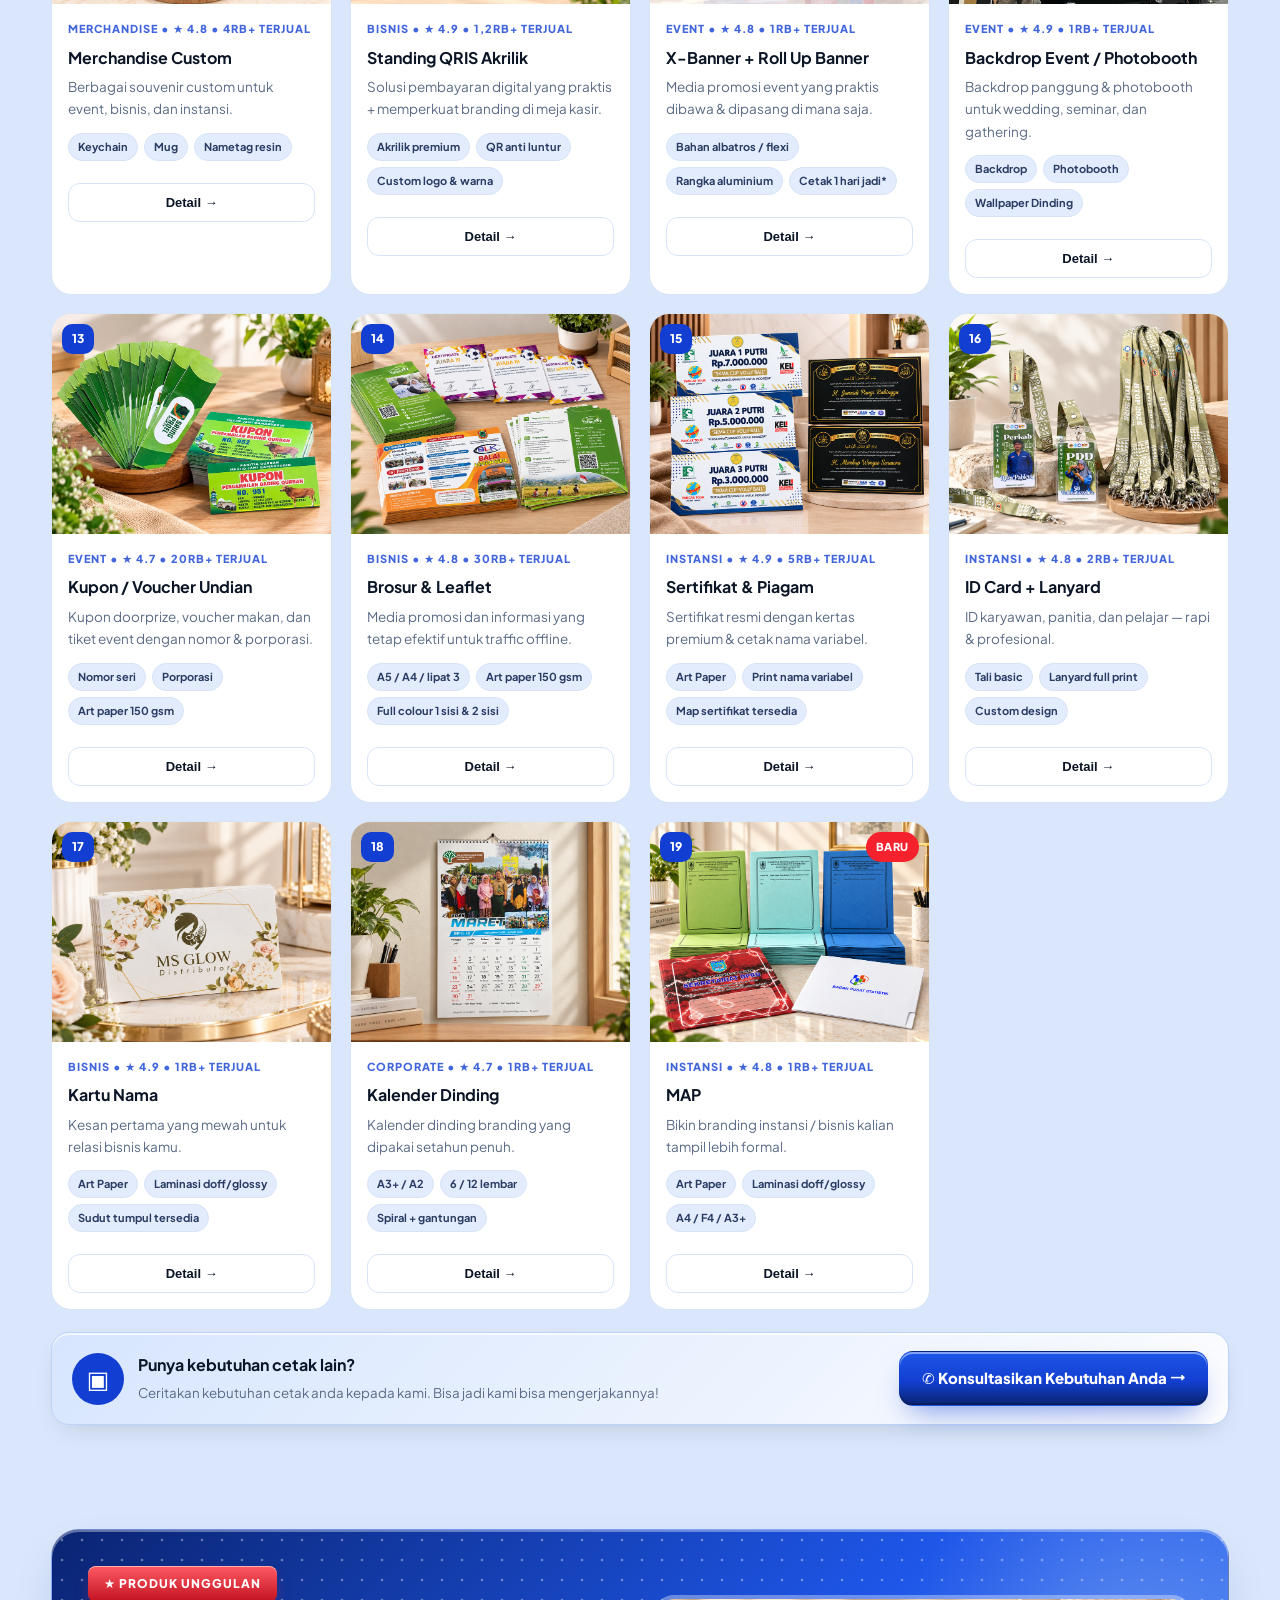
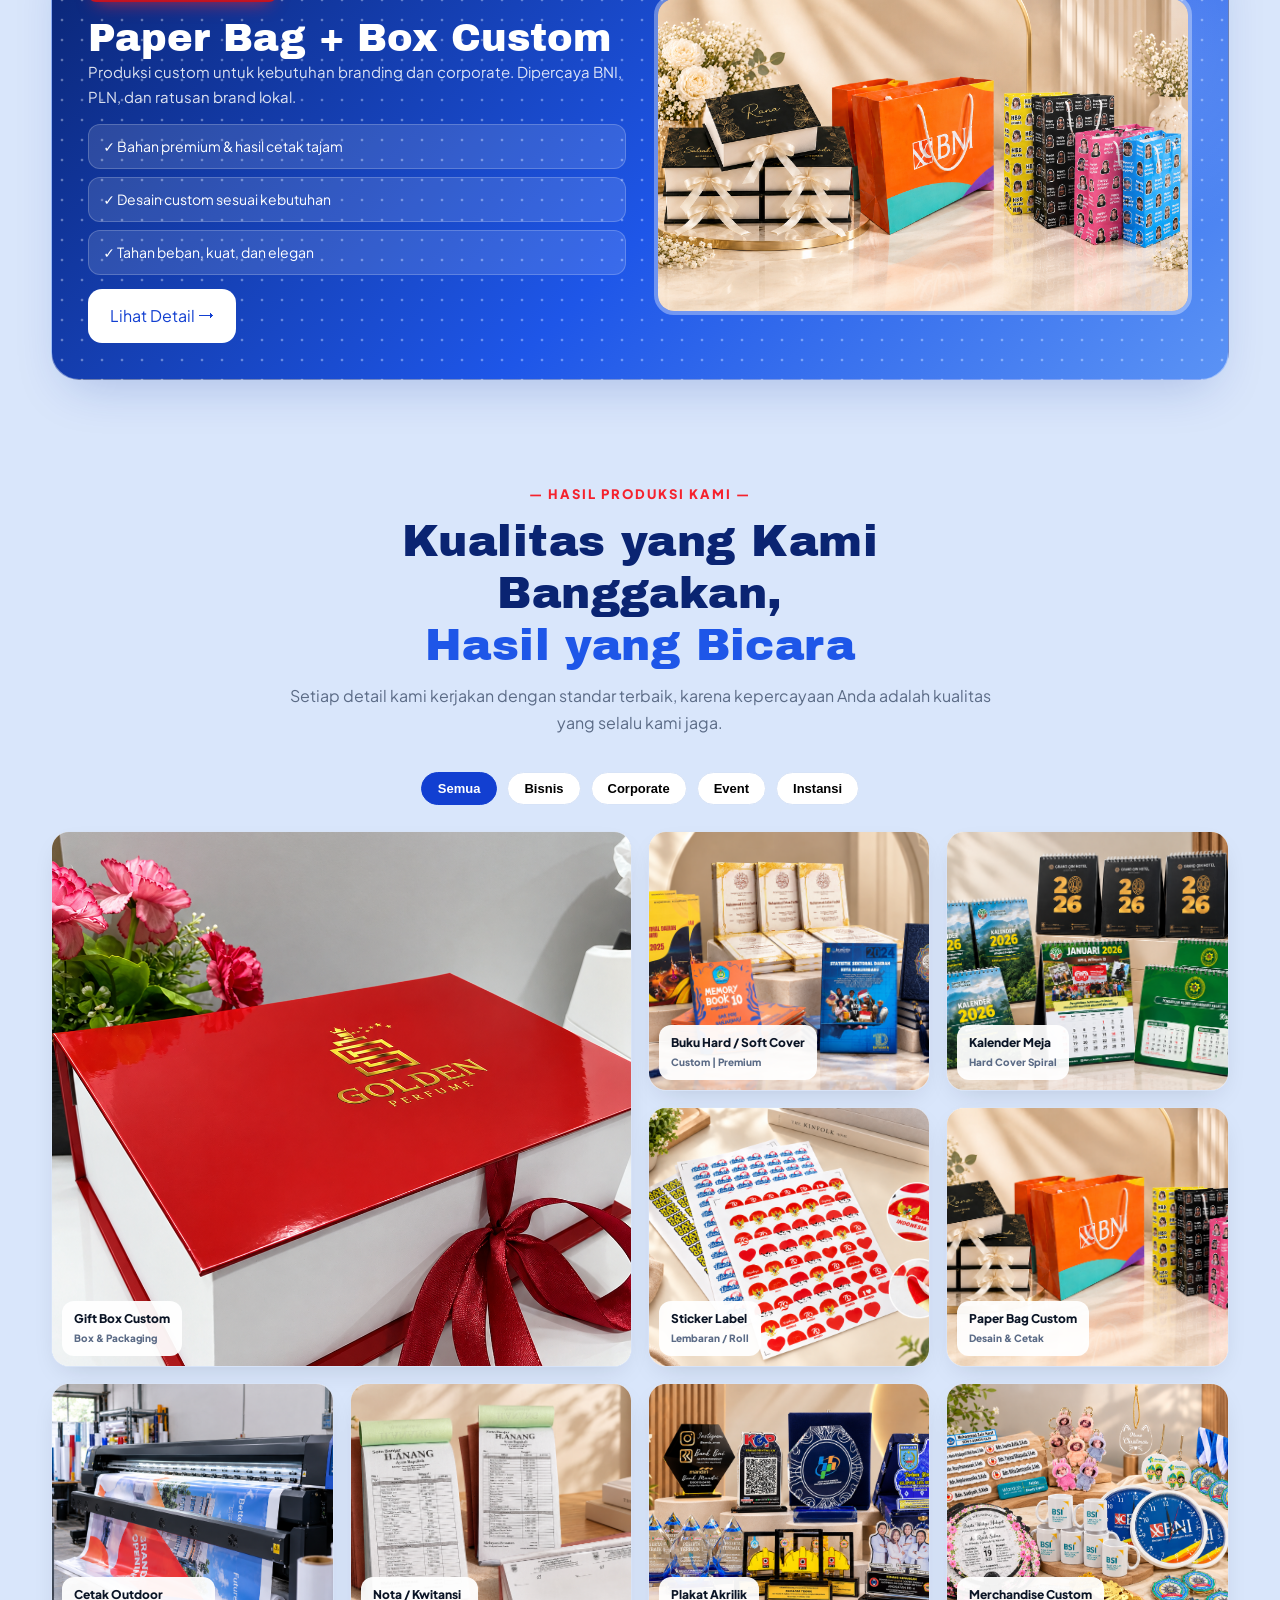
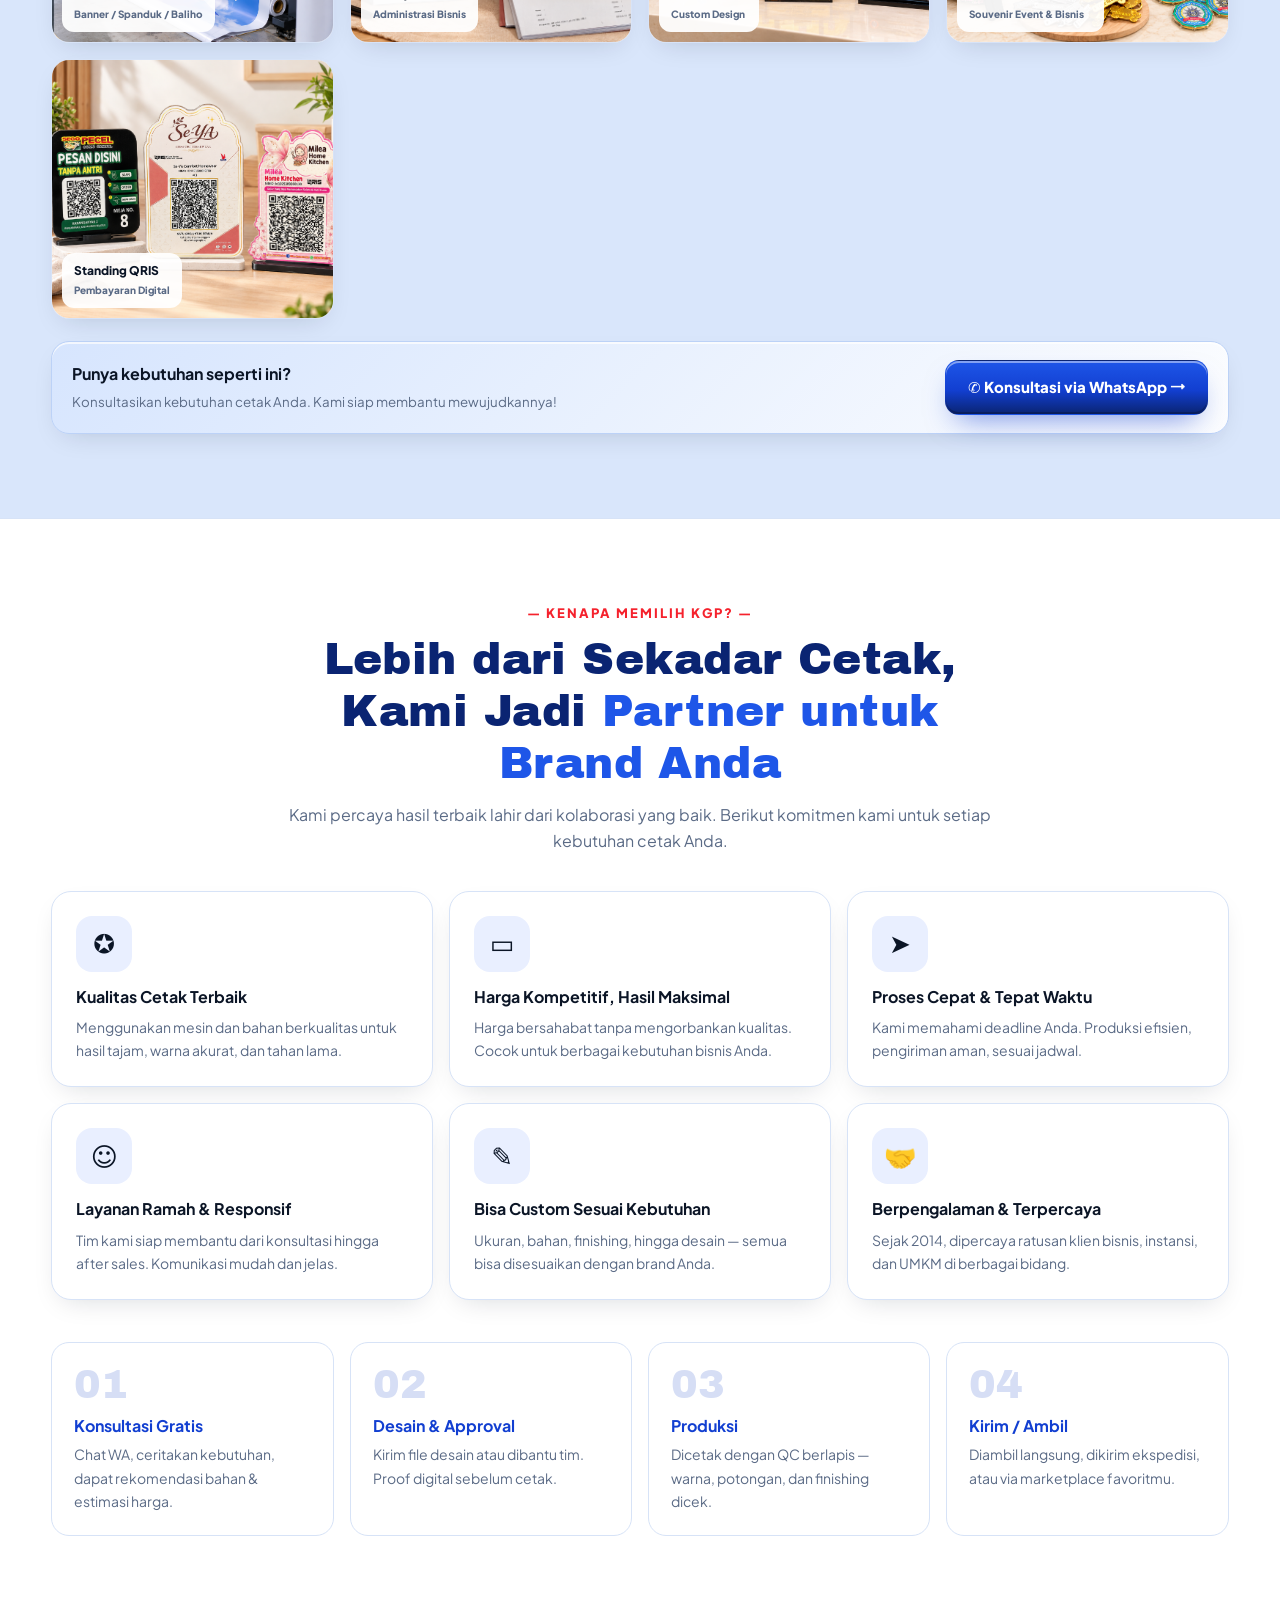
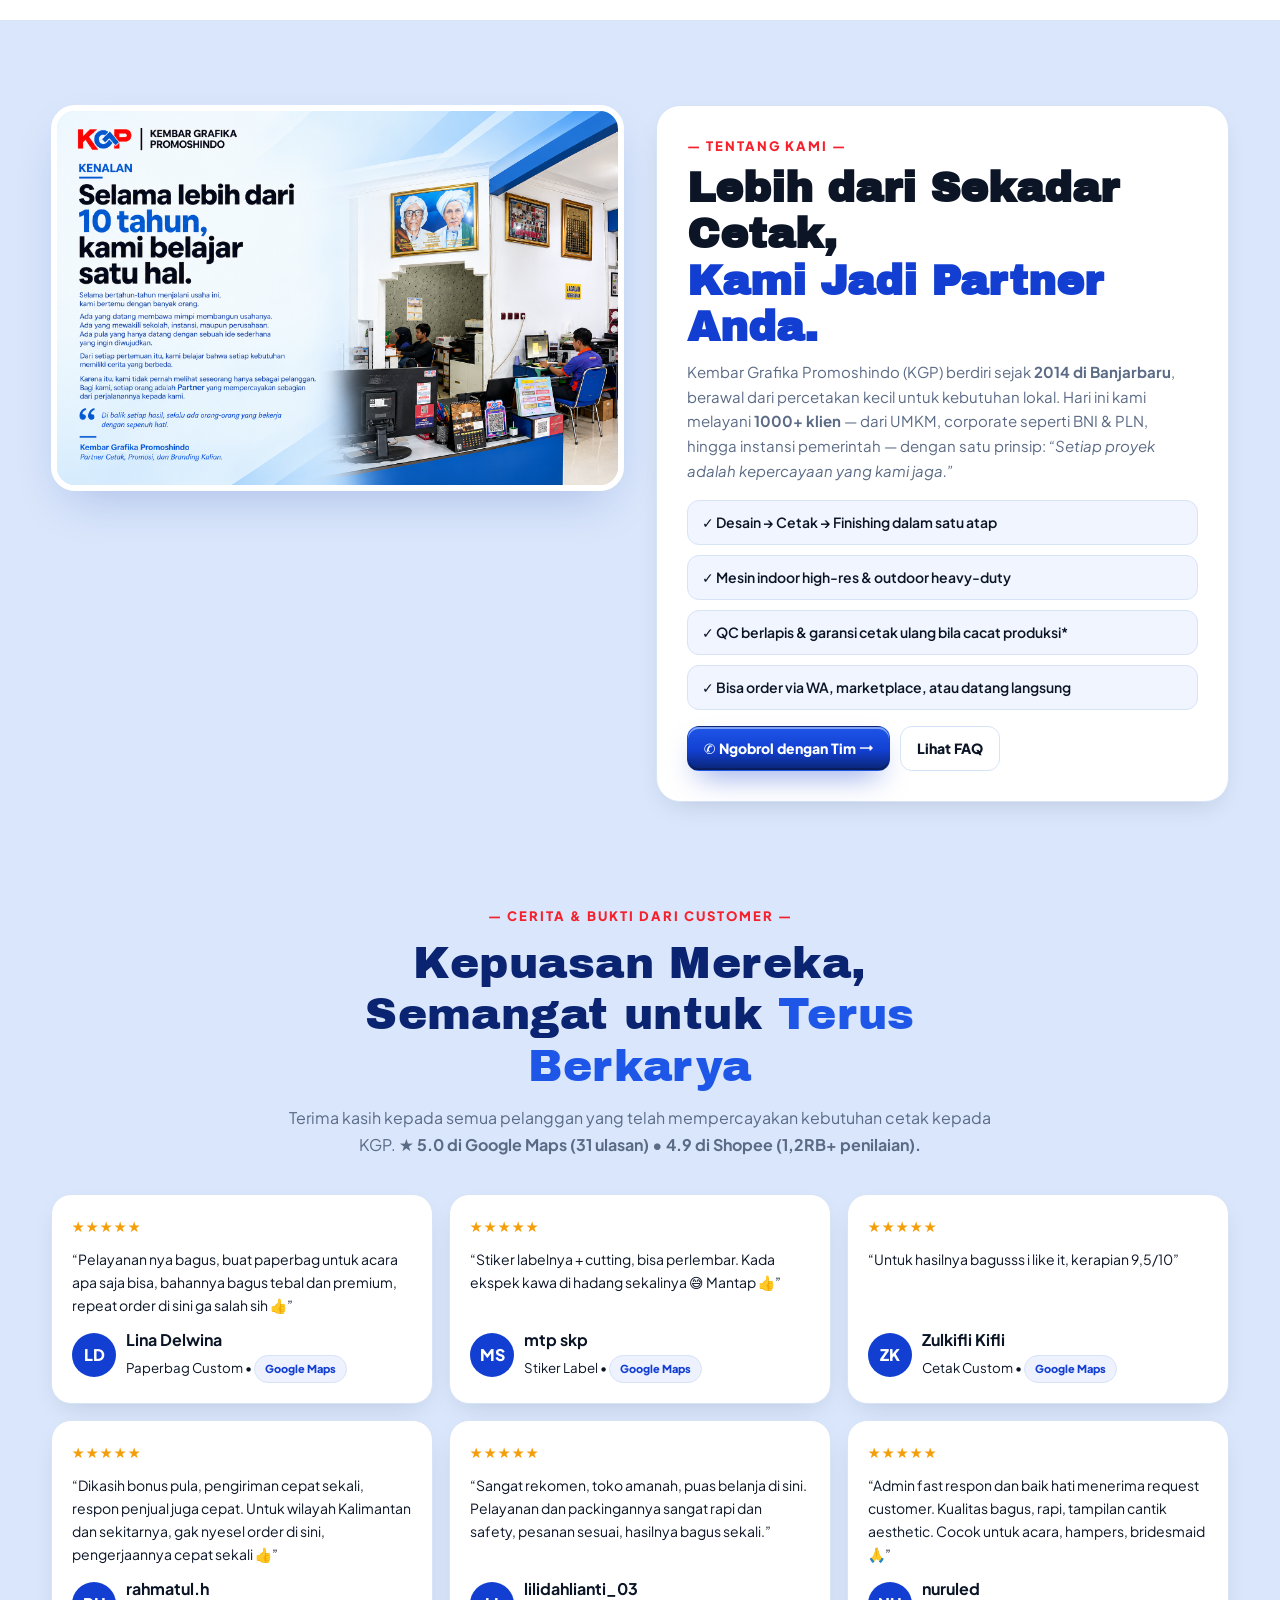
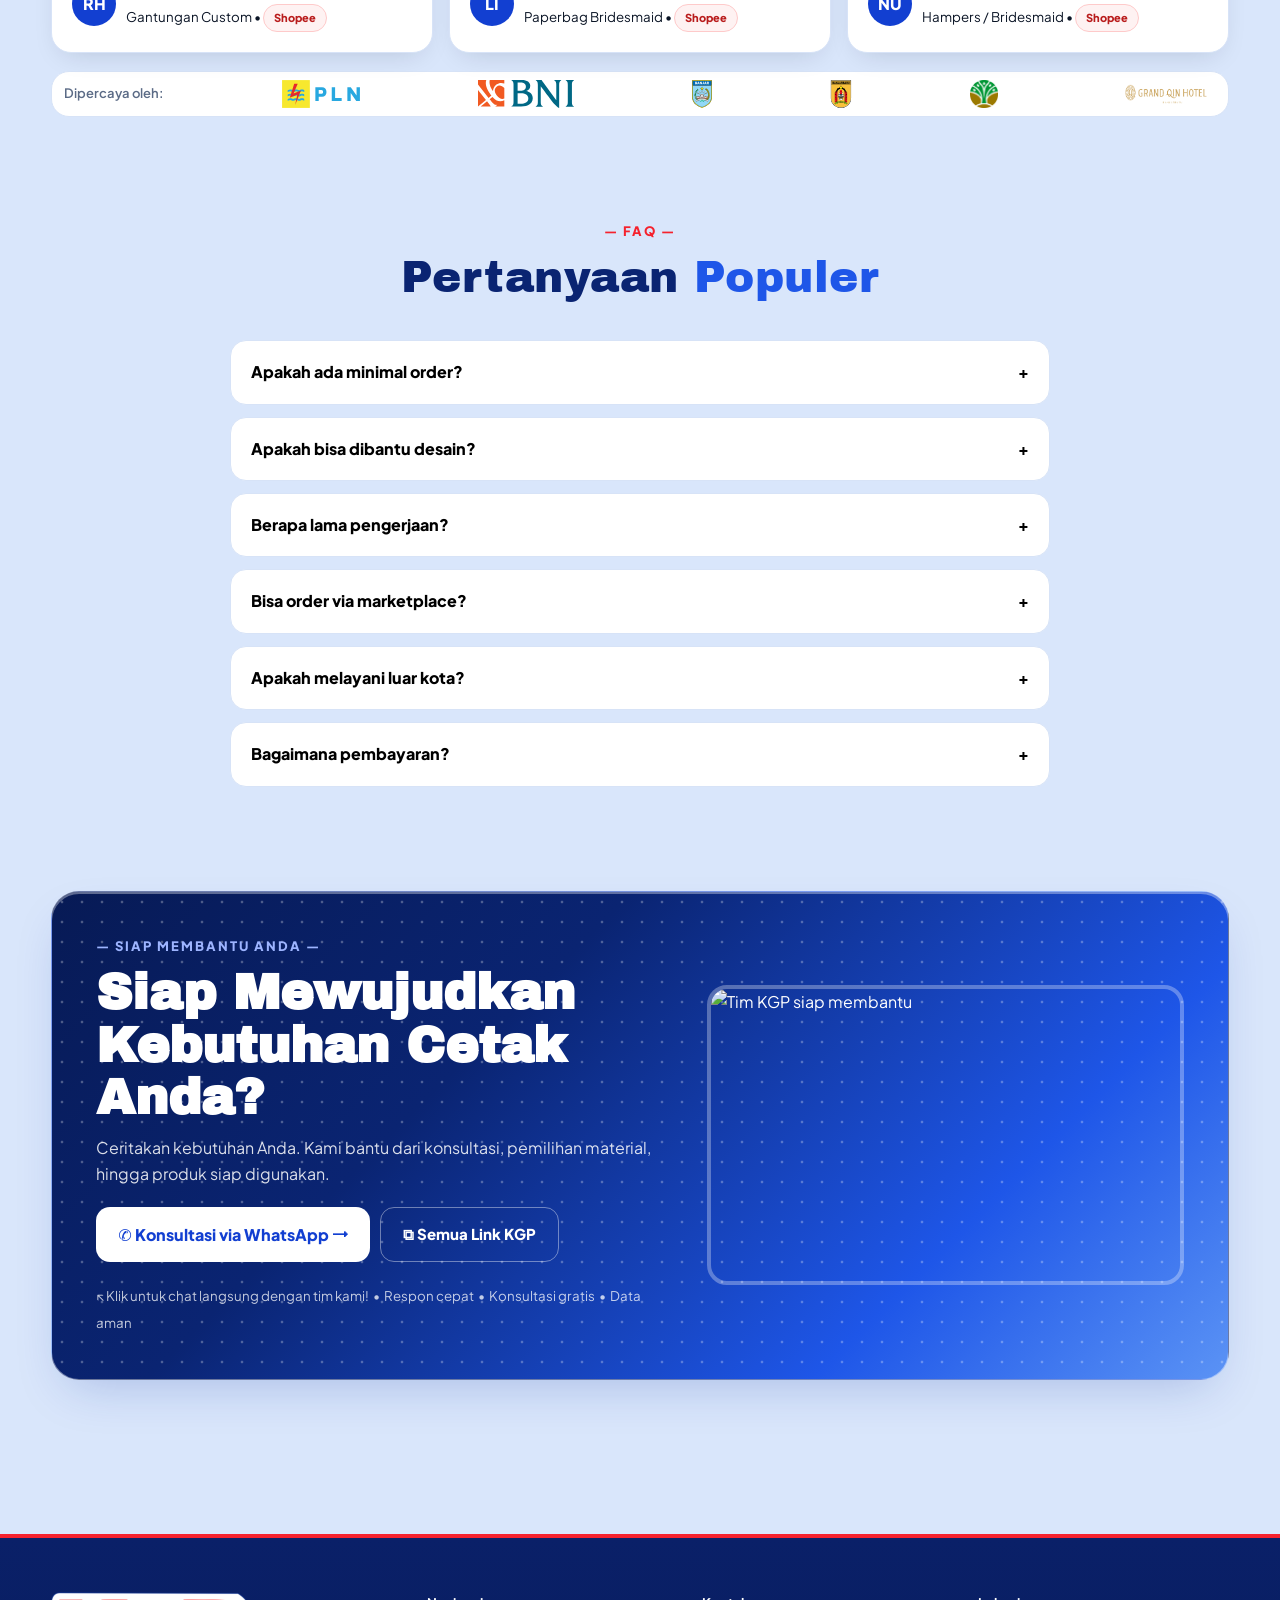
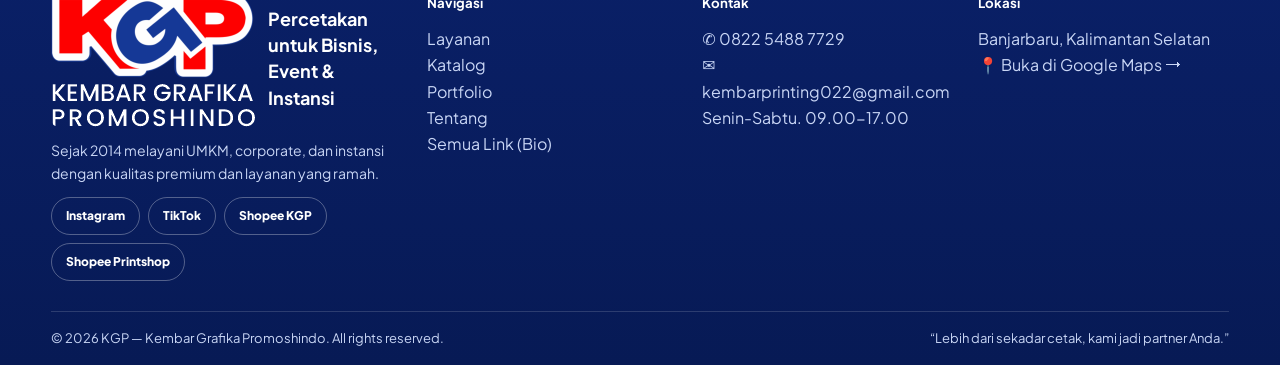
==== commit 5f47cf30: "Rapikan logo klien dan footer khusus tampilan phone + v17" ====
--- a/index.html
+++ b/index.html
@@ -17,7 +17,7 @@
 <link rel="preconnect" href="https://fonts.googleapis.com">
 <link rel="preconnect" href="https://fonts.gstatic.com" crossorigin>
 <link href="https://fonts.googleapis.com/css2?family=Archivo+Black&family=Plus+Jakarta+Sans:wght@400;500;600;700;800&display=swap" rel="stylesheet">
-<link rel="stylesheet" href="css/style.css?v=16">
+<link rel="stylesheet" href="css/style.css?v=17">
 <link rel="icon" href="assets/logo-kgp-new.png">
 </head>
 <body>
@@ -352,8 +352,8 @@
 <a class="float-wa" data-wa="Halo KGP! Saya mau tanya-tanya dulu." href="#" target="_blank" rel="noopener" aria-label="Chat WhatsApp">✆</a>
 <button class="to-top" id="toTop" aria-label="Ke atas">↑</button>
 
-<script src="js/config.js?v=16"></script>
-<script src="js/products-data.js?v=16"></script>
-<script src="js/app.js?v=16"></script>
+<script src="js/config.js?v=17"></script>
+<script src="js/products-data.js?v=17"></script>
+<script src="js/app.js?v=17"></script>
 </body>
 </html>
--- a/css/style.css
+++ b/css/style.css
@@ -258,4 +258,9 @@
   .card-actions{grid-template-columns:1fr}
   .featured,.cta-final{padding:24px}
   .topbar-right a.hide-m{display:none}
+  .logo-img,.foot-logo{width:min(220px,100%)}
+  footer .logo{flex-direction:column;align-items:flex-start;gap:8px}
+  .clients{flex-wrap:wrap;justify-content:center;overflow:visible;gap:12px}
+  .clients>span:first-child{flex:0 0 100%;text-align:center}
+  .clients img{max-height:26px;max-width:88px}
 }
